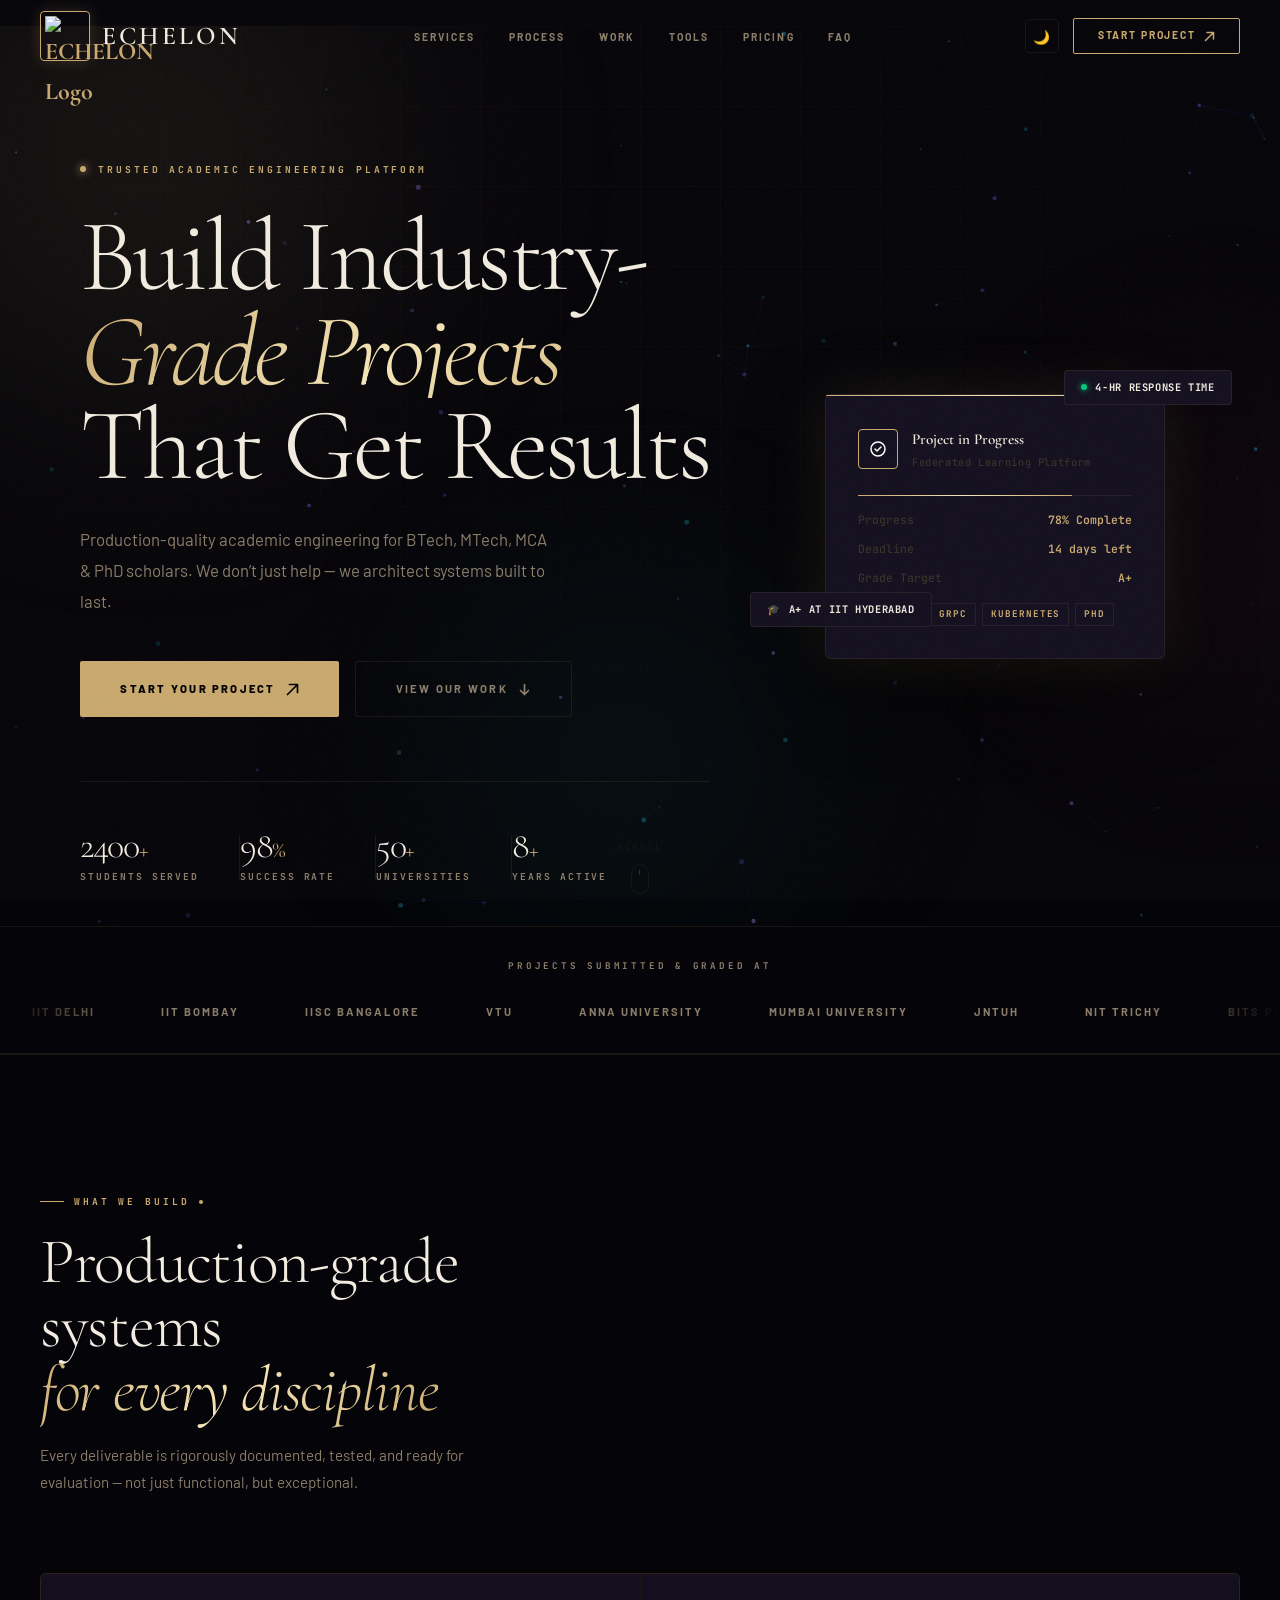
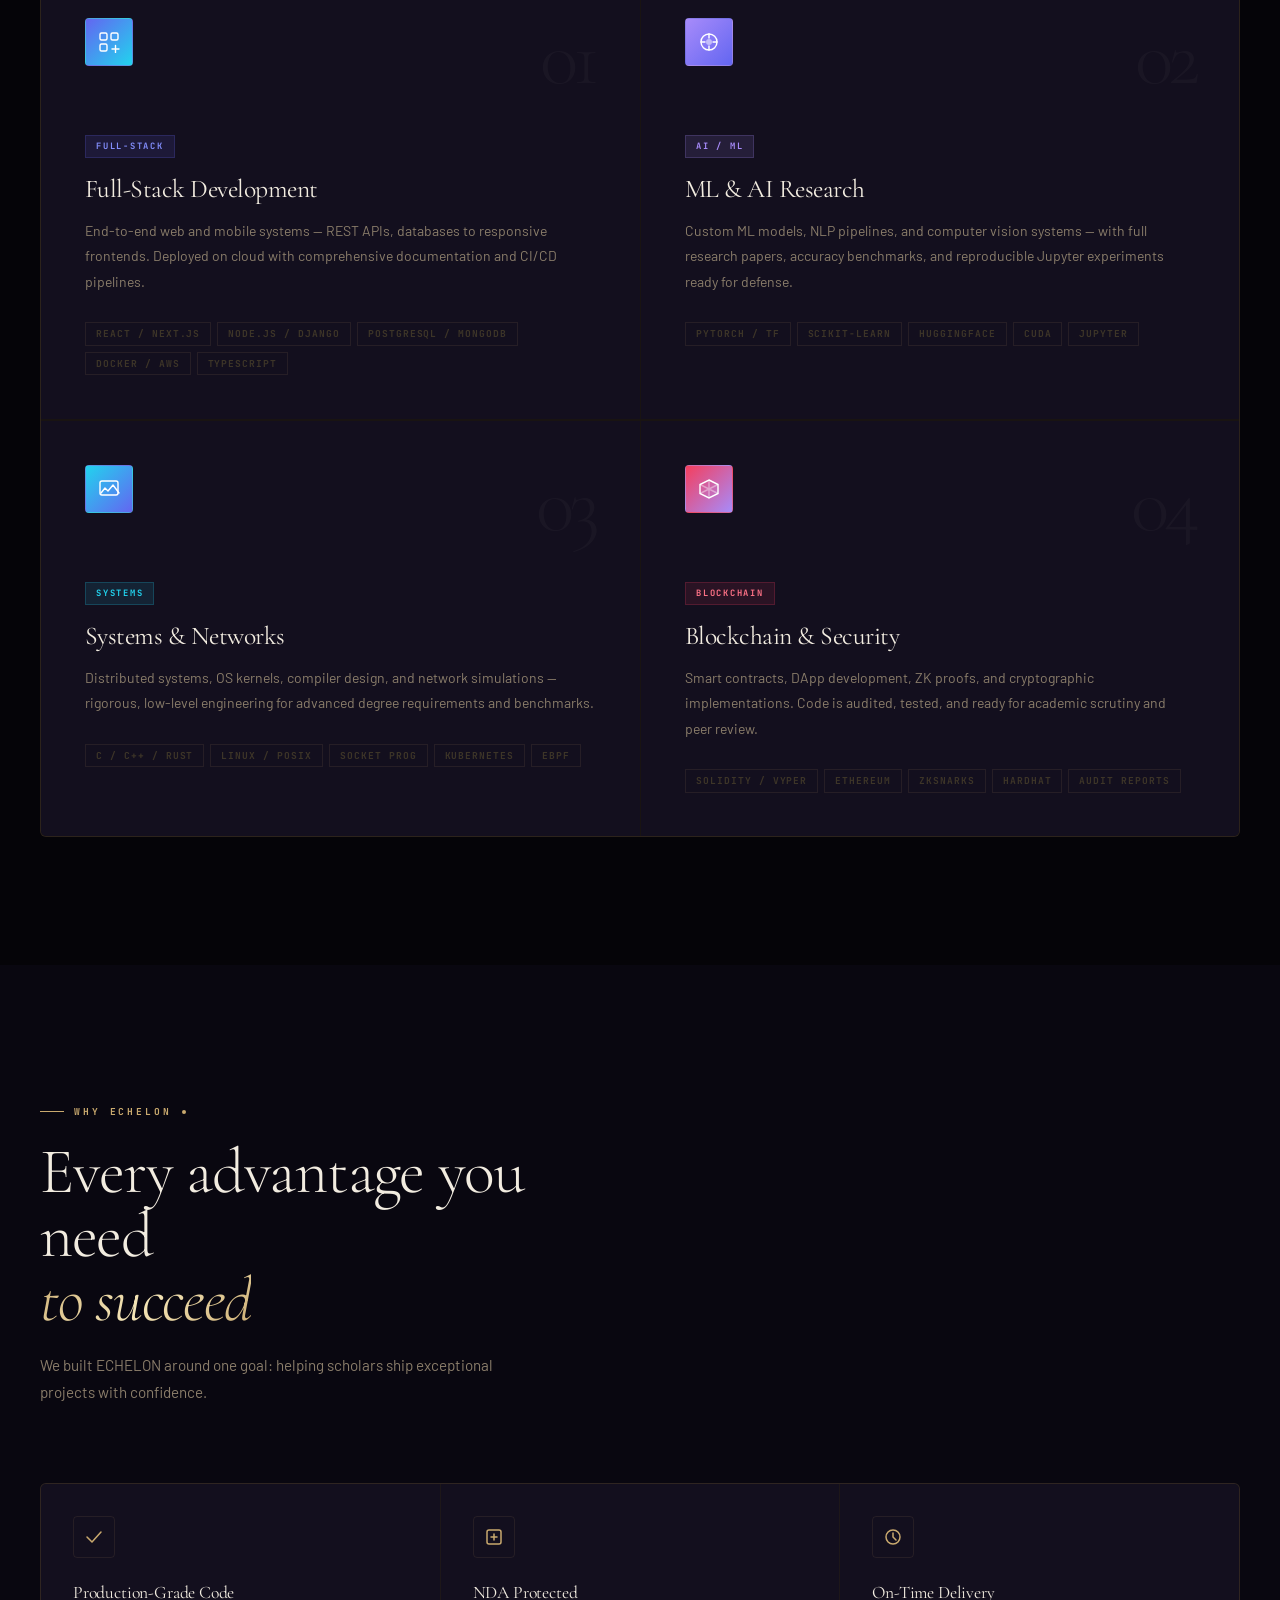
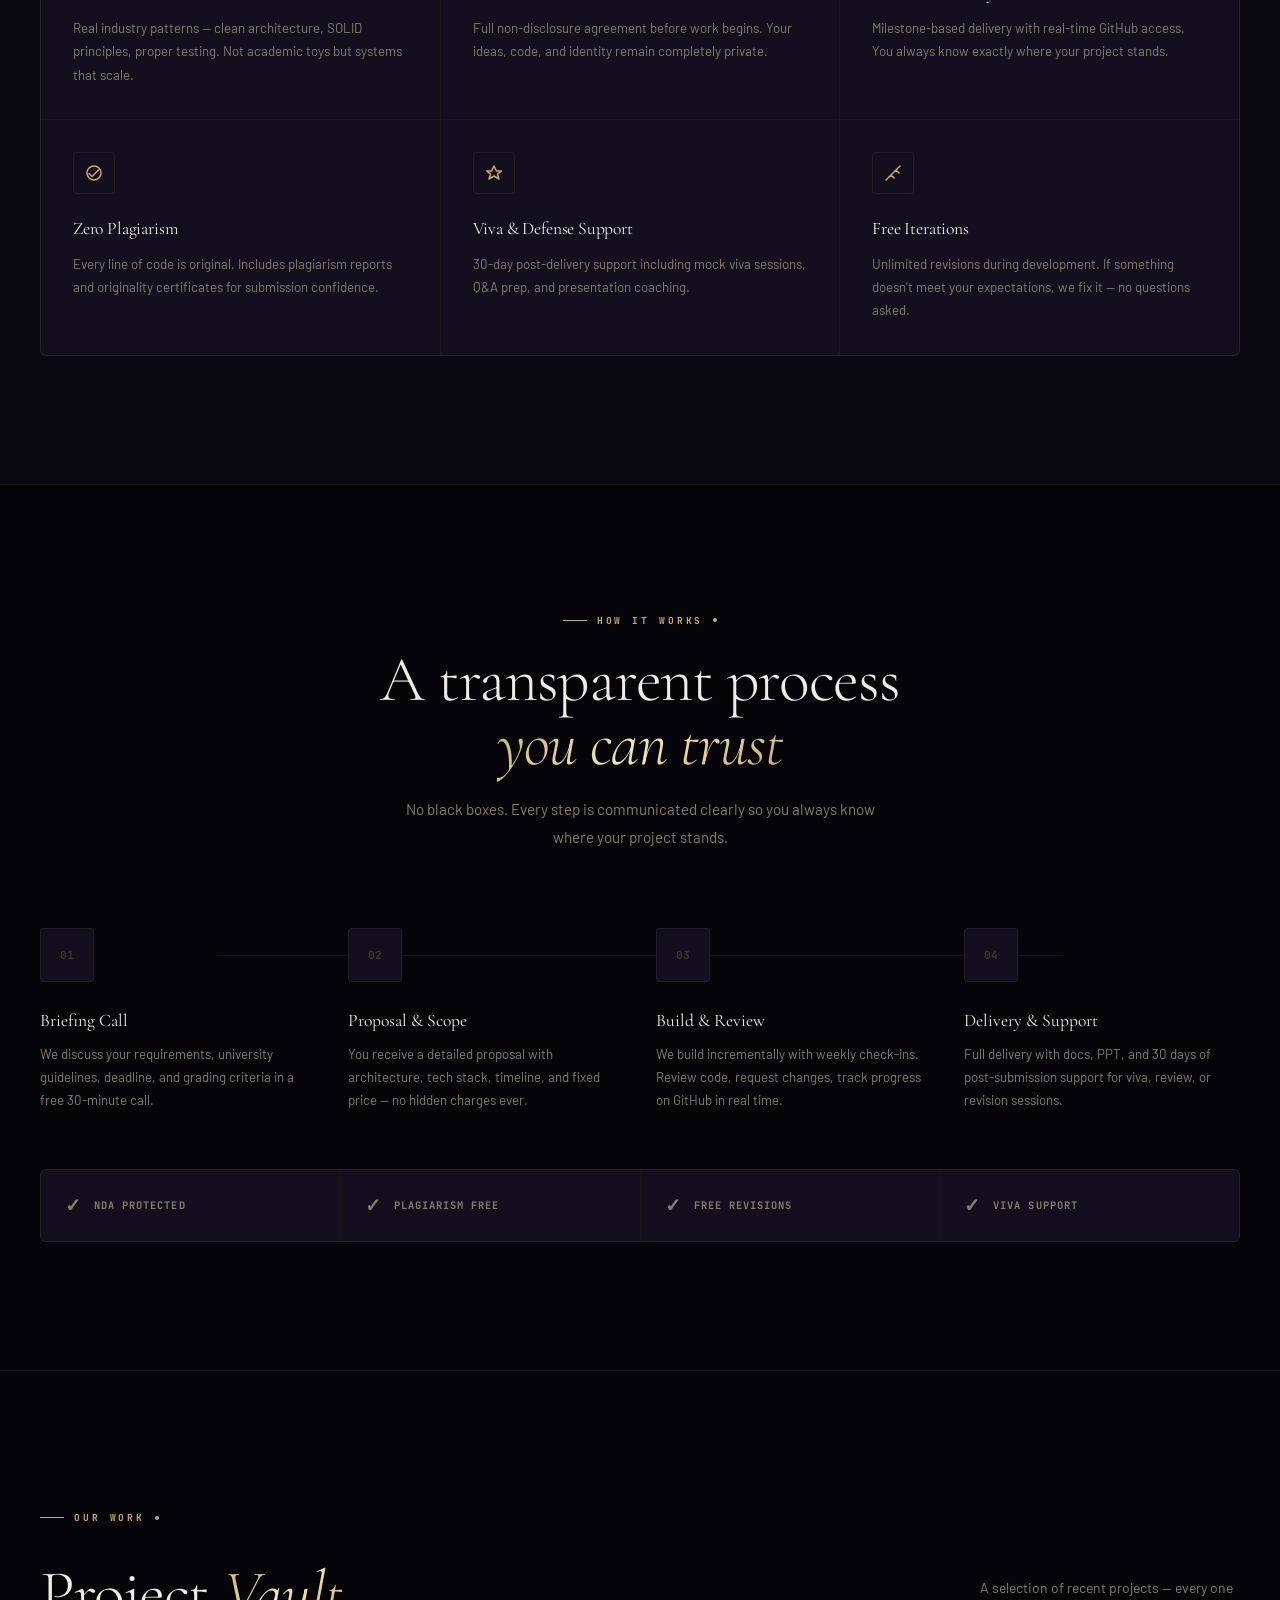
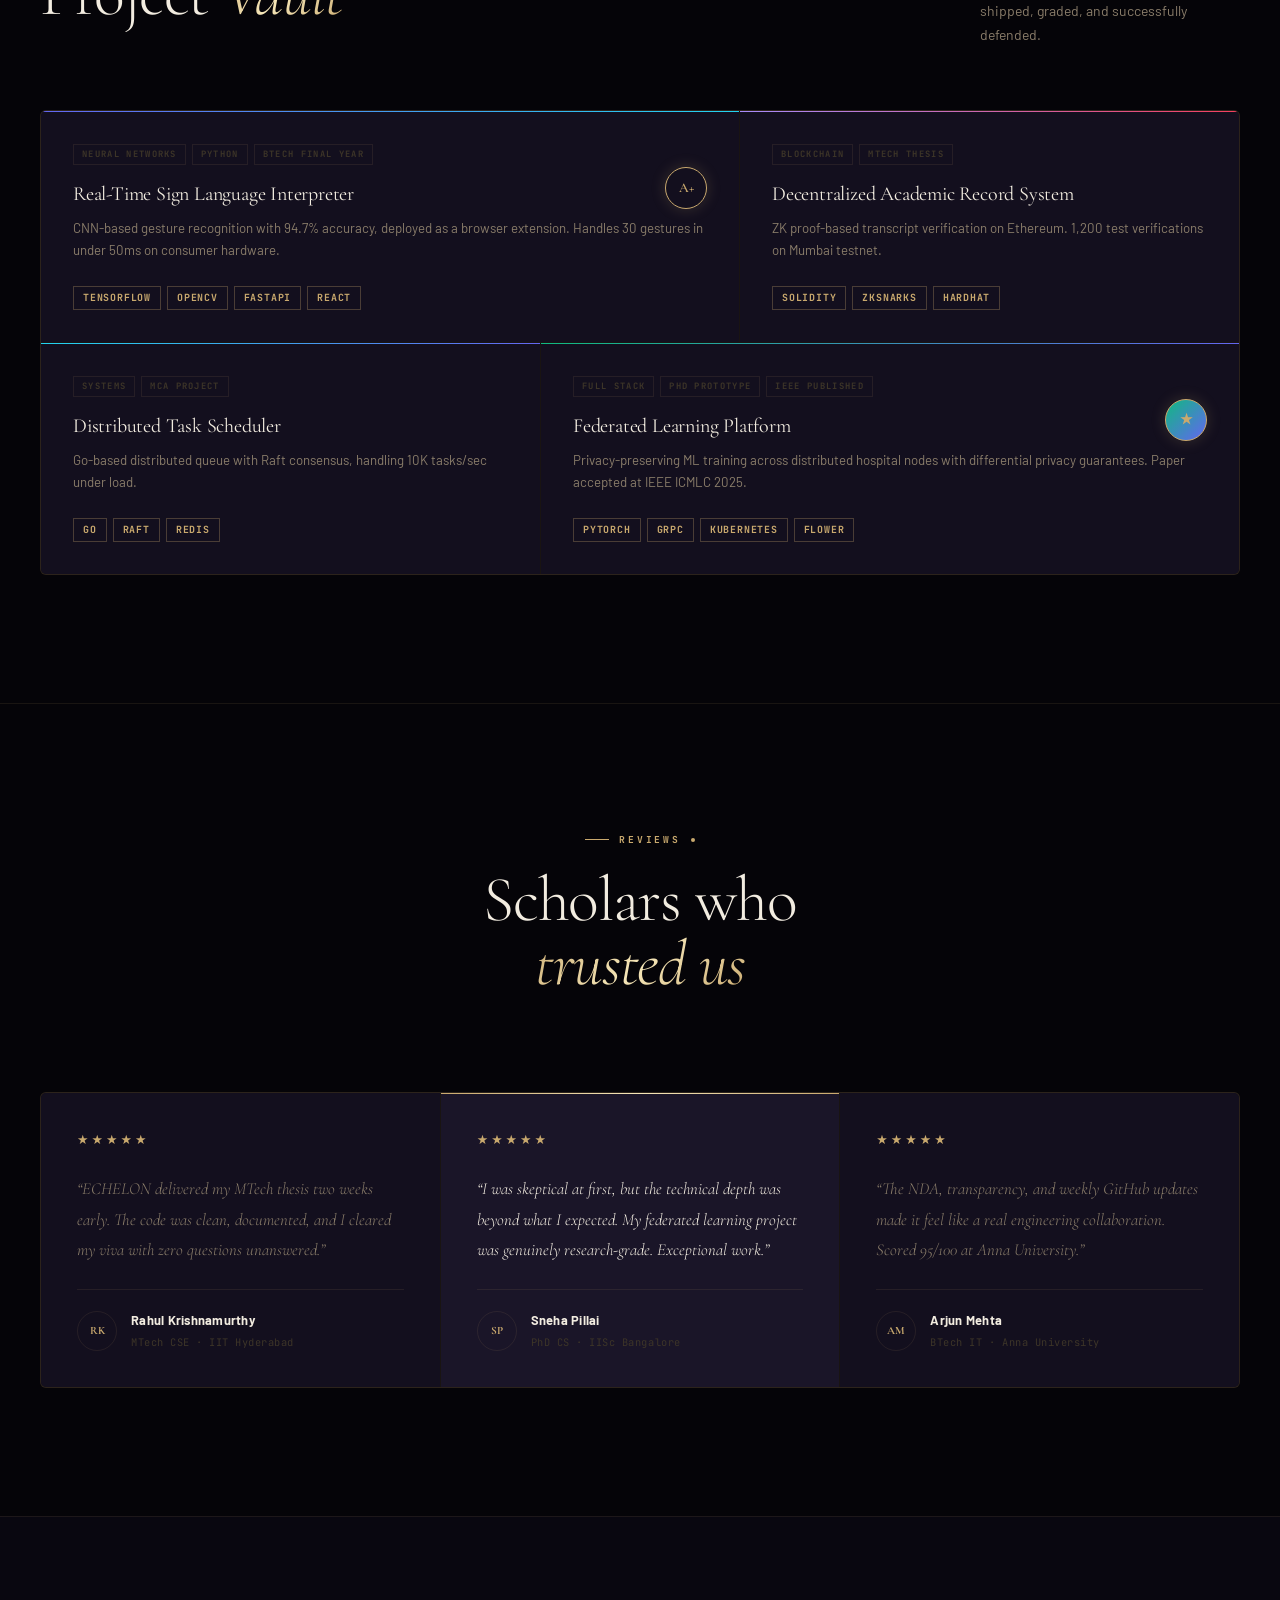
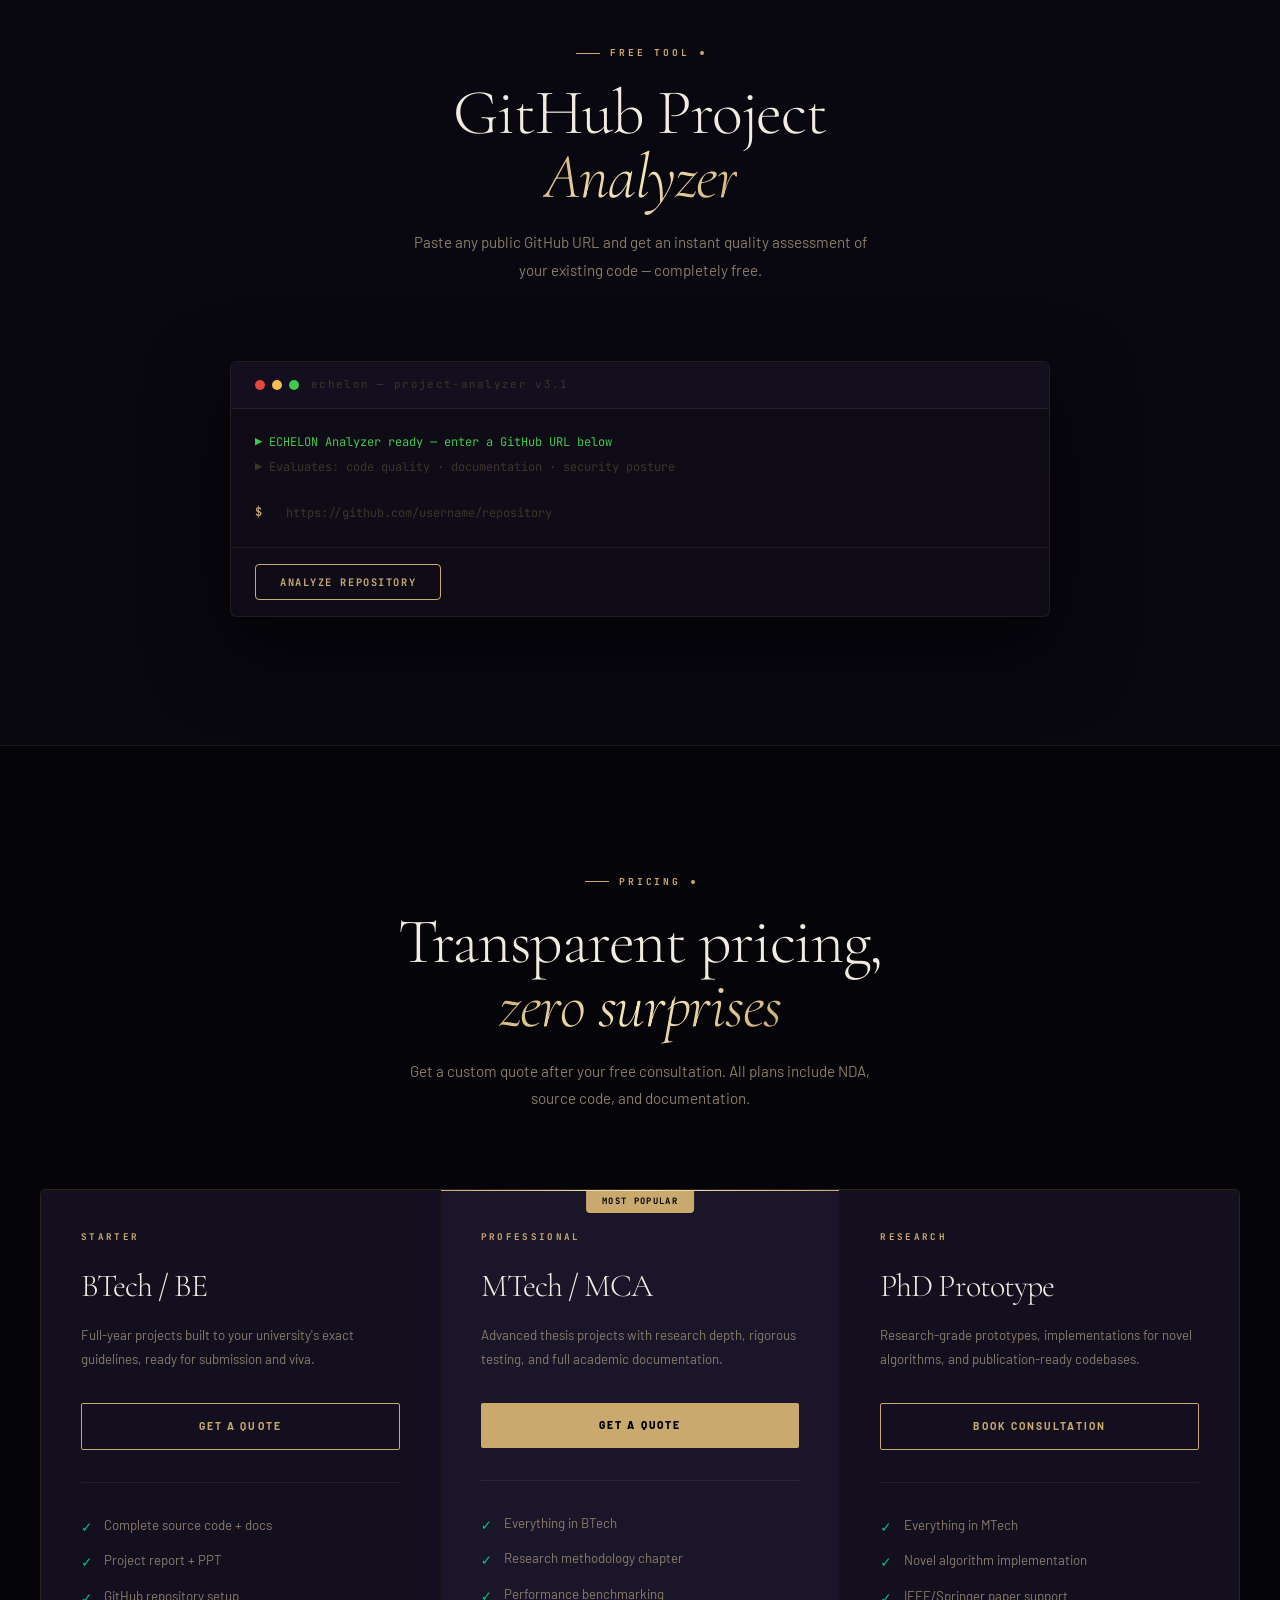
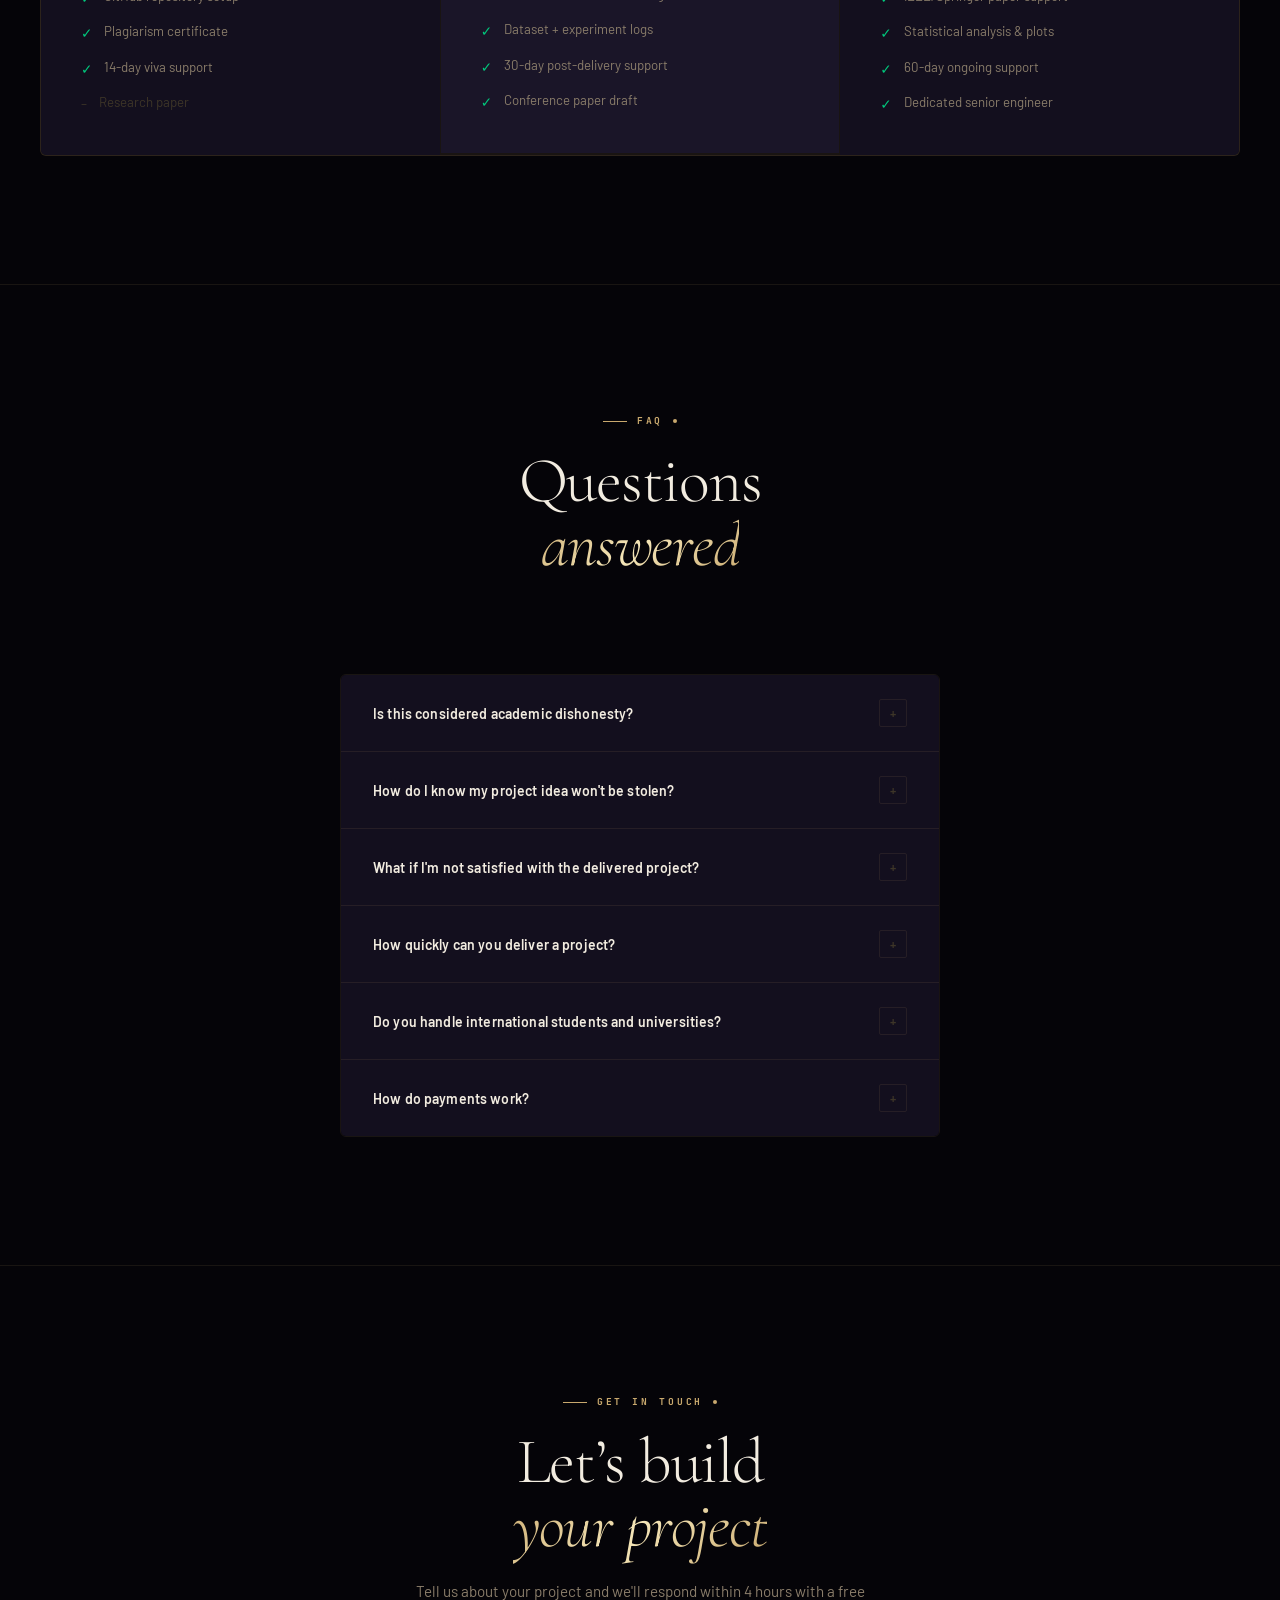
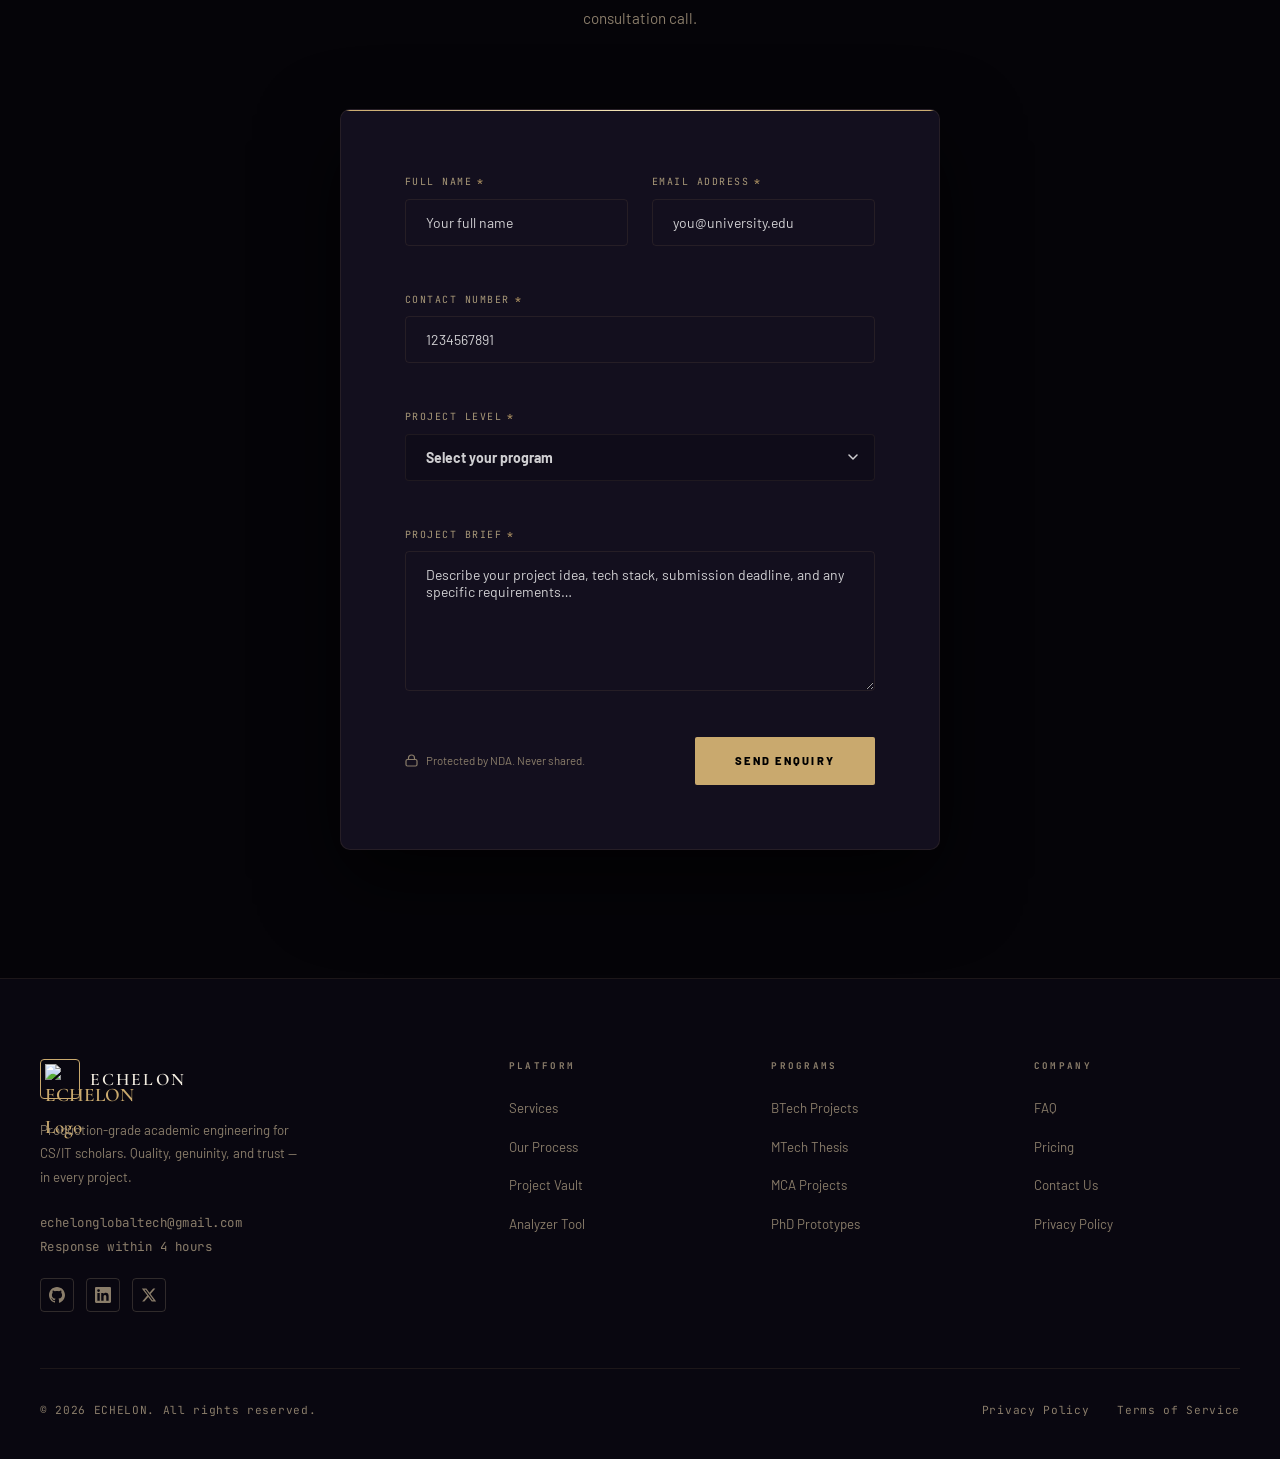
==== index.html @ 8f9b069a "Update index.html" ====
<!DOCTYPE html>
<html lang="en" class="dark">
<head>
  <meta charset="UTF-8">
  <meta name="viewport" content="width=device-width, initial-scale=1.0">
  <title>ECHELON · Engineering the Apex</title>

  <meta name="description" content="ECHELON delivers industry-grade academic projects for BTech, MTech, MCA and PhD scholars. Trusted by 2,400+ students across 50+ universities.">
  <meta name="keywords" content="BTech project, MTech thesis, MCA project, PhD research, academic project development, CS IT engineering">
  <meta name="robots" content="index, follow">
  <meta name="theme-color" content="#6366f1">
  <meta name="author" content="ECHELON">

  <meta property="og:type" content="website">
  <meta property="og:title" content="ECHELON · Engineering the Apex">
  <meta property="og:description" content="From concept to production-grade system. Trusted by CS/IT scholars worldwide.">

  <link rel="preconnect" href="https://fonts.googleapis.com">
  <link rel="preconnect" href="https://fonts.gstatic.com" crossorigin>
  <link href="https://fonts.googleapis.com/css2?family=Syne:wght@700;800&family=DM+Sans:wght@300;400;500;600&family=JetBrains+Mono:wght@400;500&display=swap" rel="stylesheet">

  <link rel="stylesheet" href="style.css">

    <link rel="icon" type="image/png" href="https://i.postimg.cc/VksW8mmg/web-app-manifest-512x512.png">

  <style>body{opacity:0;transition:opacity .5s ease}body.loaded{opacity:1}</style>
</head>

<body>
  <a href="#main" class="skip-link">Skip to main content</a>
  
  <!-- ═══ PRELOADER ═══ -->
  <div id="preloader" aria-hidden="true">
    <div class="pl-logo">E</div>
    <div class="pl-bar"><div class="pl-fill"></div></div>
    <p class="pl-text">Initializing Platform</p>
  </div>

  <!-- ═══ SCROLL PROGRESS ═══ -->
  <div id="scroll-prog" aria-hidden="true"></div>

  <!-- ═══ GRAIN ═══ -->
  <div class="grain" aria-hidden="true"></div>

  <!-- ═══ CURSOR ═══ -->
  <div class="cur-dot" aria-hidden="true"></div>
  <div class="cur-ring" aria-hidden="true"></div>

  <!-- ═══ BACK TO TOP ═══ -->
  <button id="btt" aria-label="Back to top">↑</button>

  <!-- ══════════════════════════════════════════
       NAVBAR
  ══════════════════════════════════════════ -->
  <header role="banner">
    <nav id="navbar" aria-label="Main navigation">
      <div class="nav-wrap">

        <!-- Logo -->
        <a href="#hero" class="nav-logo" aria-label="ECHELON home">
          <div class="logo-badge"><img src="https://i.postimg.cc/jqwfTpqX/unnamed.png" alt="ECHELON Logo" class="badge-img">
</div>
          <span class="logo-name">ECHELON</span>
        </a>

        <!-- Desktop links -->
        <ul class="nav-links" role="list">
          <li><a href="#services" class="nav-link">Services</a></li>
          <li><a href="#process"  class="nav-link">Process</a></li>
          <li><a href="#vault"    class="nav-link">Work</a></li>
          <li><a href="#terminal" class="nav-link">Tools</a></li>
          <li><a href="#pricing"  class="nav-link">Pricing</a></li>
          <li><a href="#faq"      class="nav-link">FAQ</a></li>
        </ul>

        <!-- Actions -->
        <div class="nav-actions">
          <button id="theme-toggle" class="theme-btn" aria-label="Toggle theme">
            <span id="theme-icon">☾</span>
          </button>
          <a href="#contact" class="nav-cta desktop">
            Start Project
            <svg width="11" height="11" viewBox="0 0 11 11" fill="none" aria-hidden="true">
              <path d="M1.5 9.5L9.5 1.5M9.5 1.5H3M9.5 1.5V8" stroke="currentColor" stroke-width="1.5" stroke-linecap="round"/>
            </svg>
          </a>
          <button class="ham" id="hamburger" aria-label="Open menu" aria-expanded="false" aria-controls="mobile-nav">
            <span></span>
            <span></span>
            <span></span>
          </button>
        </div>

      </div>
    </nav>

    <!-- Mobile Nav -->
    <div id="mobile-nav" aria-hidden="true" role="dialog" aria-modal="true" aria-label="Mobile navigation">
      <div class="mn-backdrop"></div>
      <div class="mn-panel">
        <div class="mn-head">
          <span aria-hidden="true">ECHELON</span>
          <button class="mn-close" aria-label="Close menu">
            <svg width="14" height="14" viewBox="0 0 14 14" fill="none">
              <path d="M1 1L13 13M13 1L1 13" stroke="currentColor" stroke-width="1.5" stroke-linecap="round"/>
            </svg>
          </button>
        </div>
        <nav class="mn-links" aria-label="Mobile navigation links">
          <a href="#services" class="mn-link">Services</a>
          <a href="#process"  class="mn-link">Process</a>
          <a href="#vault"    class="mn-link">Our Work</a>
          <a href="#terminal" class="mn-link">Free Tools</a>
          <a href="#pricing"  class="mn-link">Pricing</a>
          <a href="#faq"      class="mn-link">FAQ</a>
          <a href="#contact"  class="mn-link">Contact</a>
        </nav>
        <div class="mn-foot">
          <a href="#contact" class="btn btn-primary btn-full">Start Your Project</a>
        </div>
      </div>
    </div>
  </header>

  <!-- ══════════════════════════════════════════
       MAIN
  ══════════════════════════════════════════ -->
  <main id="main">

    <!-- ══ HERO ══ -->
    <section id="hero" class="hero-section" aria-label="Hero">
      <canvas id="hero-canvas" aria-hidden="true"></canvas>
      <div class="orb orb-1" aria-hidden="true"></div>
      <div class="orb orb-2" aria-hidden="true"></div>
      <div class="orb orb-3" aria-hidden="true"></div>
      <div class="hero-grid" aria-hidden="true"></div>

      <div class="hero-inner">
        <!-- Left -->
        <div class="hero-left">
          <div class="hero-eyebrow reveal">
            <div class="pulse-dot" aria-hidden="true"></div>
            <span>Trusted Academic Engineering Platform</span>
          </div>

          <h1 class="hero-title">
            <span class="line reveal" style="transition-delay:.1s">Build Industry-</span>
            <span class="line grad-line reveal" style="transition-delay:.2s">Grade Projects</span>
            <span class="line reveal" style="transition-delay:.3s">That Get Results</span>
          </h1>

          <p class="hero-desc reveal" style="transition-delay:.4s">
            Production-quality academic engineering for BTech, MTech, MCA &amp; PhD scholars.
            We don&rsquo;t just help &mdash; we architect systems built to last.
          </p>

          <div class="hero-btns reveal" style="transition-delay:.5s">
            <a href="#contact" class="btn btn-primary btn-lg magnetic">
              Start Your Project
              <svg width="13" height="13" viewBox="0 0 13 13" fill="none" aria-hidden="true">
                <path d="M1.5 11.5L11.5 1.5M11.5 1.5H3.5M11.5 1.5V9.5" stroke="currentColor" stroke-width="1.7" stroke-linecap="round"/>
              </svg>
            </a>
            <a href="#vault" class="btn btn-ghost btn-lg magnetic">
              View Our Work
              <svg width="13" height="13" viewBox="0 0 13 13" fill="none" aria-hidden="true">
                <path d="M6.5 1.5V11.5M6.5 11.5L2.5 7.5M6.5 11.5L10.5 7.5" stroke="currentColor" stroke-width="1.7" stroke-linecap="round"/>
              </svg>
            </a>
          </div>

          <div class="hero-stats reveal" style="transition-delay:.6s" role="list">
            <div class="stat-item" role="listitem">
              <div class="stat-num"><span class="counter" data-target="2400">0</span><span class="unit">+</span></div>
              <div class="stat-lbl">Students Served</div>
            </div>
            <div class="stat-sep" aria-hidden="true"></div>
            <div class="stat-item" role="listitem">
              <div class="stat-num"><span class="counter" data-target="98">0</span><span class="unit">%</span></div>
              <div class="stat-lbl">Success Rate</div>
            </div>
            <div class="stat-sep" aria-hidden="true"></div>
            <div class="stat-item" role="listitem">
              <div class="stat-num"><span class="counter" data-target="50">0</span><span class="unit">+</span></div>
              <div class="stat-lbl">Universities</div>
            </div>
            <div class="stat-sep" aria-hidden="true"></div>
            <div class="stat-item" role="listitem">
              <div class="stat-num"><span class="counter" data-target="8">0</span><span class="unit">+</span></div>
              <div class="stat-lbl">Years Active</div>
            </div>
          </div>
        </div>

        <!-- Right — floating visual -->
        <div class="hero-visual" aria-hidden="true">
          <div class="float-card reveal" style="transition-delay:.5s">
            <div class="fc-head">
              <div class="fc-icon">
                <svg width="20" height="20" viewBox="0 0 20 20" fill="none">
                  <circle cx="10" cy="10" r="7" stroke="#fff" stroke-width="1.5"/>
                  <path d="M7 10L9 12L13 8" stroke="#fff" stroke-width="1.5" stroke-linecap="round" stroke-linejoin="round"/>
                </svg>
              </div>
              <div>
                <div class="fc-title">Project in Progress</div>
                <div class="fc-sub">Federated Learning Platform</div>
              </div>
            </div>
            <div class="fc-bar"><div class="fc-bar-fill" style="width:78%"></div></div>
            <div class="fc-row"><span>Progress</span><strong>78% Complete</strong></div>
            <div class="fc-row"><span>Deadline</span><strong>14 days left</strong></div>
            <div class="fc-row"><span>Grade Target</span><strong>A+</strong></div>
            <div class="fc-tags">
              <span class="fc-tag">PyTorch</span>
              <span class="fc-tag">gRPC</span>
              <span class="fc-tag">Kubernetes</span>
              <span class="fc-tag">PhD</span>
            </div>
          </div>

          <div class="badge-float bf-1">
            <div class="bf-dot"></div>
            <span>4-hr Response Time</span>
          </div>
          <div class="badge-float bf-2">
            <span>🎓</span>
            <span>A+ at IIT Hyderabad</span>
          </div>
        </div>
      </div>

      <div class="scroll-hint" aria-hidden="true">
        <span>Scroll</span>
        <div class="scroll-mouse"><div class="scroll-wheel"></div></div>
      </div>
    </section>

    <!-- ══ UNIVERSITY MARQUEE ══ -->
    <section id="trust" aria-label="Trusted universities">
      <p class="trust-label">Projects submitted &amp; graded at</p>
      <div class="marquee-outer">
        <div class="marquee-track" aria-hidden="true">
          <div class="marquee-set">
            <span class="m-uni">IIT Delhi</span><span class="m-dot">·</span>
            <span class="m-uni">IIT Bombay</span><span class="m-dot">·</span>
            <span class="m-uni">IISc Bangalore</span><span class="m-dot">·</span>
            <span class="m-uni">VTU</span><span class="m-dot">·</span>
            <span class="m-uni">Anna University</span><span class="m-dot">·</span>
            <span class="m-uni">Mumbai University</span><span class="m-dot">·</span>
            <span class="m-uni">JNTUH</span><span class="m-dot">·</span>
            <span class="m-uni">NIT Trichy</span><span class="m-dot">·</span>
            <span class="m-uni">BITS Pilani</span><span class="m-dot">·</span>
            <span class="m-uni">Delhi University</span><span class="m-dot">·</span>
            <span class="m-uni">Pune University</span><span class="m-dot">·</span>
            <span class="m-uni">NTU Singapore</span><span class="m-dot">·</span>
            <span class="m-uni">IIIT Hyderabad</span><span class="m-dot">·</span>
            <span class="m-uni">Jadavpur University</span><span class="m-dot">·</span>
          </div>
          <div class="marquee-set" aria-hidden="true">
            <span class="m-uni">IIT Delhi</span><span class="m-dot">·</span>
            <span class="m-uni">IIT Bombay</span><span class="m-dot">·</span>
            <span class="m-uni">IISc Bangalore</span><span class="m-dot">·</span>
            <span class="m-uni">VTU</span><span class="m-dot">·</span>
            <span class="m-uni">Anna University</span><span class="m-dot">·</span>
            <span class="m-uni">Mumbai University</span><span class="m-dot">·</span>
            <span class="m-uni">JNTUH</span><span class="m-dot">·</span>
            <span class="m-uni">NIT Trichy</span><span class="m-dot">·</span>
            <span class="m-uni">BITS Pilani</span><span class="m-dot">·</span>
            <span class="m-uni">Delhi University</span><span class="m-dot">·</span>
            <span class="m-uni">Pune University</span><span class="m-dot">·</span>
            <span class="m-uni">NTU Singapore</span><span class="m-dot">·</span>
            <span class="m-uni">IIIT Hyderabad</span><span class="m-dot">·</span>
            <span class="m-uni">Jadavpur University</span><span class="m-dot">·</span>
          </div>
        </div>
      </div>
    </section>

    <!-- ══ SERVICES ══ -->
    <section id="services" class="section div-border">
      <div class="container">
        <div class="sec-header reveal">
          <span class="sec-tag">What We Build</span>
          <h2 class="sec-title">Production-grade systems<br><em>for every discipline</em></h2>
          <p class="sec-sub">Every deliverable is rigorously documented, tested, and ready for evaluation — not just functional, but exceptional.</p>
        </div>

        <div class="svc-grid stagger">

          <!-- Full-Stack -->
          <div class="svc-card" tabindex="0" role="article" aria-label="Full-Stack Development service">
            <div class="svc-top">
              <div class="svc-icon" style="background:linear-gradient(135deg,#6366f1,#22d3ee)">
                <svg width="22" height="22" viewBox="0 0 22 22" fill="none" aria-hidden="true">
                  <rect x="2" y="2" width="7" height="7" rx="1.5" stroke="white" stroke-width="1.4"/>
                  <rect x="13" y="2" width="7" height="7" rx="1.5" stroke="white" stroke-width="1.4"/>
                  <rect x="2" y="13" width="7" height="7" rx="1.5" stroke="white" stroke-width="1.4"/>
                  <path d="M14 18H21M17.5 14.5V21.5" stroke="white" stroke-width="1.4" stroke-linecap="round"/>
                </svg>
              </div>
              <span class="svc-num">01</span>
            </div>
            <span class="svc-label" style="background:rgba(99,102,241,.12);color:#818cf8;border:1px solid rgba(99,102,241,.2)">Full-Stack</span>
            <h3 class="svc-name">Full-Stack Development</h3>
            <p class="svc-desc">End-to-end web and mobile systems — REST APIs, databases to responsive frontends. Deployed on cloud with comprehensive documentation and CI/CD pipelines.</p>
            <ul class="svc-stack" aria-label="Technologies">
              <li>React / Next.js</li><li>Node.js / Django</li><li>PostgreSQL / MongoDB</li><li>Docker / AWS</li><li>TypeScript</li>
            </ul>
          </div>

          <!-- ML/AI -->
          <div class="svc-card svc-card--offset" tabindex="0" role="article" aria-label="ML and AI Research service">
            <div class="svc-top">
              <div class="svc-icon" style="background:linear-gradient(135deg,#a78bfa,#6366f1)">
                <svg width="22" height="22" viewBox="0 0 22 22" fill="none" aria-hidden="true">
                  <circle cx="11" cy="11" r="8" stroke="white" stroke-width="1.4"/>
                  <circle cx="11" cy="11" r="3" fill="white" opacity=".5"/>
                  <path d="M11 3V7M11 15V19M3 11H7M15 11H19" stroke="white" stroke-width="1.4" stroke-linecap="round"/>
                </svg>
              </div>
              <span class="svc-num">02</span>
            </div>
            <span class="svc-label" style="background:rgba(167,139,250,.12);color:#a78bfa;border:1px solid rgba(167,139,250,.2)">AI / ML</span>
            <h3 class="svc-name">ML &amp; AI Research</h3>
            <p class="svc-desc">Custom ML models, NLP pipelines, and computer vision systems — with full research papers, accuracy benchmarks, and reproducible Jupyter experiments ready for defense.</p>
            <ul class="svc-stack" aria-label="Technologies">
              <li>PyTorch / TF</li><li>Scikit-learn</li><li>HuggingFace</li><li>CUDA</li><li>Jupyter</li>
            </ul>
          </div>

          <!-- Systems -->
          <div class="svc-card" tabindex="0" role="article" aria-label="Systems and Networks service">
            <div class="svc-top">
              <div class="svc-icon" style="background:linear-gradient(135deg,#22d3ee,#6366f1)">
                <svg width="22" height="22" viewBox="0 0 22 22" fill="none" aria-hidden="true">
                  <rect x="2" y="3" width="18" height="14" rx="2" stroke="white" stroke-width="1.4"/>
                  <path d="M3 15L7 10L10 13L15 7L21 15" stroke="white" stroke-width="1.4" stroke-linecap="round" stroke-linejoin="round"/>
                </svg>
              </div>
              <span class="svc-num">03</span>
            </div>
            <span class="svc-label" style="background:rgba(34,211,238,.1);color:#22d3ee;border:1px solid rgba(34,211,238,.2)">Systems</span>
            <h3 class="svc-name">Systems &amp; Networks</h3>
            <p class="svc-desc">Distributed systems, OS kernels, compiler design, and network simulations — rigorous, low-level engineering for advanced degree requirements and benchmarks.</p>
            <ul class="svc-stack" aria-label="Technologies">
              <li>C / C++ / Rust</li><li>Linux / POSIX</li><li>Socket Prog</li><li>Kubernetes</li><li>eBPF</li>
            </ul>
          </div>

          <!-- Blockchain -->
          <div class="svc-card svc-card--offset" tabindex="0" role="article" aria-label="Blockchain and Security service">
            <div class="svc-top">
              <div class="svc-icon" style="background:linear-gradient(135deg,#f43f5e,#a78bfa)">
                <svg width="22" height="22" viewBox="0 0 22 22" fill="none" aria-hidden="true">
                  <path d="M11 2L20 6.5V15.5L11 20L2 15.5V6.5L11 2Z" stroke="white" stroke-width="1.4"/>
                  <path d="M11 2V20M2 6.5L20 15.5M20 6.5L2 15.5" stroke="white" stroke-width="1.4" opacity=".4"/>
                </svg>
              </div>
              <span class="svc-num">04</span>
            </div>
            <span class="svc-label" style="background:rgba(244,63,94,.1);color:#fb7185;border:1px solid rgba(244,63,94,.2)">Blockchain</span>
            <h3 class="svc-name">Blockchain &amp; Security</h3>
            <p class="svc-desc">Smart contracts, DApp development, ZK proofs, and cryptographic implementations. Code is audited, tested, and ready for academic scrutiny and peer review.</p>
            <ul class="svc-stack" aria-label="Technologies">
              <li>Solidity / Vyper</li><li>Ethereum</li><li>zkSNARKs</li><li>Hardhat</li><li>Audit Reports</li>
            </ul>
          </div>

        </div>
      </div>
    </section>
    <!-- ══ FEATURES ══ -->
    <section id="features" class="section">
      <div class="container">
        <div class="sec-header reveal">
          <span class="sec-tag">Why ECHELON</span>
          <h2 class="sec-title">Every advantage you need<br><em>to succeed</em></h2>
          <p class="sec-sub">We built ECHELON around one goal: helping scholars ship exceptional projects with confidence.</p>
        </div>

        <div class="feat-grid stagger">
          <div class="feat-card">
            <div class="feat-icon">
              <svg width="20" height="20" viewBox="0 0 20 20" fill="none"><path d="M3 10L8 15L17 5" stroke="currentColor" stroke-width="1.5" stroke-linecap="round" stroke-linejoin="round"/></svg>
            </div>
            <h3 class="feat-title">Production-Grade Code</h3>
            <p class="feat-desc">Real industry patterns — clean architecture, SOLID principles, proper testing. Not academic toys but systems that scale.</p>
          </div>
          <div class="feat-card">
            <div class="feat-icon">
              <svg width="20" height="20" viewBox="0 0 20 20" fill="none"><rect x="3" y="3" width="14" height="14" rx="2" stroke="currentColor" stroke-width="1.5"/><path d="M7 10H13M10 7V13" stroke="currentColor" stroke-width="1.5" stroke-linecap="round"/></svg>
            </div>
            <h3 class="feat-title">NDA Protected</h3>
            <p class="feat-desc">Full non-disclosure agreement before work begins. Your ideas, code, and identity remain completely private.</p>
          </div>
          <div class="feat-card">
            <div class="feat-icon">
              <svg width="20" height="20" viewBox="0 0 20 20" fill="none"><circle cx="10" cy="10" r="7" stroke="currentColor" stroke-width="1.5"/><path d="M10 6V10L13 13" stroke="currentColor" stroke-width="1.5" stroke-linecap="round"/></svg>
            </div>
            <h3 class="feat-title">On-Time Delivery</h3>
            <p class="feat-desc">Milestone-based delivery with real-time GitHub access. You always know exactly where your project stands.</p>
          </div>
          <div class="feat-card">
            <div class="feat-icon">
              <svg width="20" height="20" viewBox="0 0 20 20" fill="none"><path d="M5 10.5L8 13.5L15 6.5" stroke="currentColor" stroke-width="1.5" stroke-linecap="round" stroke-linejoin="round"/><circle cx="10" cy="10" r="7" stroke="currentColor" stroke-width="1.5"/></svg>
            </div>
            <h3 class="feat-title">Zero Plagiarism</h3>
            <p class="feat-desc">Every line of code is original. Includes plagiarism reports and originality certificates for submission confidence.</p>
          </div>
          <div class="feat-card">
            <div class="feat-icon">
              <svg width="20" height="20" viewBox="0 0 20 20" fill="none"><path d="M10 3L12.5 8H17.5L13.5 11L15 16L10 13L5 16L6.5 11L2.5 8H7.5L10 3Z" stroke="currentColor" stroke-width="1.5" stroke-linejoin="round"/></svg>
            </div>
            <h3 class="feat-title">Viva &amp; Defense Support</h3>
            <p class="feat-desc">30-day post-delivery support including mock viva sessions, Q&amp;A prep, and presentation coaching.</p>
          </div>
          <div class="feat-card">
            <div class="feat-icon">
              <svg width="20" height="20" viewBox="0 0 20 20" fill="none"><path d="M3 17L8 12M8 12L11 15M8 12L13 7M13 7L17 3M13 7L16 10" stroke="currentColor" stroke-width="1.5" stroke-linecap="round" stroke-linejoin="round"/></svg>
            </div>
            <h3 class="feat-title">Free Iterations</h3>
            <p class="feat-desc">Unlimited revisions during development. If something doesn't meet your expectations, we fix it — no questions asked.</p>
          </div>
        </div>
      </div>
    </section>

    <!-- ══ PROCESS ══ -->
    <section id="process" class="section div-border">
      <div class="container">
        <div class="sec-header centered reveal">
          <span class="sec-tag">How It Works</span>
          <h2 class="sec-title">A transparent process<br><em>you can trust</em></h2>
          <p class="sec-sub">No black boxes. Every step is communicated clearly so you always know where your project stands.</p>
        </div>

        <div class="proc-grid stagger">
          <div class="proc-connector" id="proc-connector" aria-hidden="true"></div>
          <div class="proc-step">
            <div class="proc-node"><span>01</span></div>
            <h3 class="proc-title">Briefing Call</h3>
            <p class="proc-desc">We discuss your requirements, university guidelines, deadline, and grading criteria in a free 30-minute call.</p>
          </div>
          <div class="proc-step">
            <div class="proc-node"><span>02</span></div>
            <h3 class="proc-title">Proposal &amp; Scope</h3>
            <p class="proc-desc">You receive a detailed proposal with architecture, tech stack, timeline, and fixed price — no hidden charges ever.</p>
          </div>
          <div class="proc-step">
            <div class="proc-node"><span>03</span></div>
            <h3 class="proc-title">Build &amp; Review</h3>
            <p class="proc-desc">We build incrementally with weekly check-ins. Review code, request changes, track progress on GitHub in real time.</p>
          </div>
          <div class="proc-step">
            <div class="proc-node"><span>04</span></div>
            <h3 class="proc-title">Delivery &amp; Support</h3>
            <p class="proc-desc">Full delivery with docs, PPT, and 30 days of post-submission support for viva, review, or revision sessions.</p>
          </div>
        </div>

        <div class="trust-row stagger">
          <div class="trust-pill"><span class="trust-pill-icon">✓</span><span>NDA Protected</span></div>
          <div class="trust-pill"><span class="trust-pill-icon">✓</span><span>Plagiarism Free</span></div>
          <div class="trust-pill"><span class="trust-pill-icon">✓</span><span>Free Revisions</span></div>
          <div class="trust-pill"><span class="trust-pill-icon">✓</span><span>Viva Support</span></div>
        </div>
      </div>
    </section>

    <!-- ══ VAULT ══ -->
    <section id="vault" class="section div-border">
      <div class="container">
        <div style="display:flex;flex-wrap:wrap;align-items:flex-end;justify-content:space-between;gap:1rem;margin-bottom:clamp(2.5rem,5vw,4rem)">
          <div class="sec-header reveal" style="margin-bottom:0">
            <span class="sec-tag">Our Work</span>
            <h2 class="sec-title mt-4">Project <em>Vault</em></h2>
          </div>
          <p class="reveal" style="font-size:.875rem;color:var(--text2);max-width:260px;line-height:1.65;transition-delay:.1s">
            A selection of recent projects — every one shipped, graded, and successfully defended.
          </p>
        </div>

        <div class="vault-grid stagger">

          <div class="vault-card vault-card--wide">
            <div class="vault-bar" style="background:linear-gradient(90deg,#6366f1,#22d3ee)"></div>
            <div class="vault-body">
              <div class="vault-chips">
                <span class="vault-chip">Neural Networks</span>
                <span class="vault-chip">Python</span>
                <span class="vault-chip">BTech Final Year</span>
              </div>
              <h3 class="vault-title">Real-Time Sign Language Interpreter</h3>
              <p class="vault-desc">CNN-based gesture recognition with 94.7% accuracy, deployed as a browser extension. Handles 30 gestures in under 50ms on consumer hardware.</p>
              <div class="vault-stack">
                <span>TensorFlow</span><span>OpenCV</span><span>FastAPI</span><span>React</span>
              </div>
            </div>
            <div class="grade-badge" title="Grade received: A+">A+</div>
          </div>

          <div class="vault-card">
            <div class="vault-bar" style="background:linear-gradient(90deg,#a78bfa,#f43f5e)"></div>
            <div class="vault-body">
              <div class="vault-chips">
                <span class="vault-chip">Blockchain</span>
                <span class="vault-chip">MTech Thesis</span>
              </div>
              <h3 class="vault-title">Decentralized Academic Record System</h3>
              <p class="vault-desc">ZK proof-based transcript verification on Ethereum. 1,200 test verifications on Mumbai testnet.</p>
              <div class="vault-stack">
                <span>Solidity</span><span>zkSNARKs</span><span>Hardhat</span>
              </div>
            </div>
          </div>

          <div class="vault-card">
            <div class="vault-bar" style="background:linear-gradient(90deg,#22d3ee,#6366f1)"></div>
            <div class="vault-body">
              <div class="vault-chips">
                <span class="vault-chip">Systems</span>
                <span class="vault-chip">MCA Project</span>
              </div>
              <h3 class="vault-title">Distributed Task Scheduler</h3>
              <p class="vault-desc">Go-based distributed queue with Raft consensus, handling 10K tasks/sec under load.</p>
              <div class="vault-stack">
                <span>Go</span><span>Raft</span><span>Redis</span>
              </div>
            </div>
          </div>

          <div class="vault-card vault-card--wide">
            <div class="vault-bar" style="background:linear-gradient(90deg,#10b981,#6366f1)"></div>
            <div class="vault-body">
              <div class="vault-chips">
                <span class="vault-chip">Full Stack</span>
                <span class="vault-chip">PhD Prototype</span>
                <span class="vault-chip">IEEE Published</span>
              </div>
              <h3 class="vault-title">Federated Learning Platform</h3>
              <p class="vault-desc">Privacy-preserving ML training across distributed hospital nodes with differential privacy guarantees. Paper accepted at IEEE ICMLC 2025.</p>
              <div class="vault-stack">
                <span>PyTorch</span><span>gRPC</span><span>Kubernetes</span><span>Flower</span>
              </div>
            </div>
            <div class="grade-badge" title="IEEE Published" style="background:linear-gradient(135deg,#10b981,#6366f1)">★</div>
          </div>

        </div>
      </div>
    </section>

    <!-- ══ TESTIMONIALS ══ -->
    <section id="testimonials" class="section div-border">
      <div class="container">
        <div class="sec-header centered reveal">
          <span class="sec-tag">Reviews</span>
          <h2 class="sec-title">Scholars who<br><em>trusted us</em></h2>
        </div>

        <div class="testi-grid stagger">
          <div class="testi-card">
            <div class="stars" aria-label="5 out of 5 stars">★★★★★</div>
            <blockquote class="testi-quote">
              &ldquo;ECHELON delivered my MTech thesis two weeks early. The code was clean, documented, and I cleared my viva with zero questions unanswered.&rdquo;
            </blockquote>
            <div class="testi-author">
              <div class="testi-av" aria-hidden="true">RK</div>
              <div>
                <div class="testi-name">Rahul Krishnamurthy</div>
                <div class="testi-meta">MTech CSE · IIT Hyderabad</div>
              </div>
            </div>
          </div>

          <div class="testi-card testi-featured">
            <div class="stars" aria-label="5 out of 5 stars">★★★★★</div>
            <blockquote class="testi-quote">
              &ldquo;I was skeptical at first, but the technical depth was beyond what I expected. My federated learning project was genuinely research-grade. Exceptional work.&rdquo;
            </blockquote>
            <div class="testi-author">
              <div class="testi-av" aria-hidden="true">SP</div>
              <div>
                <div class="testi-name">Sneha Pillai</div>
                <div class="testi-meta">PhD CS · IISc Bangalore</div>
              </div>
            </div>
          </div>

          <div class="testi-card">
            <div class="stars" aria-label="5 out of 5 stars">★★★★★</div>
            <blockquote class="testi-quote">
              &ldquo;The NDA, transparency, and weekly GitHub updates made it feel like a real engineering collaboration. Scored 95/100 at Anna University.&rdquo;
            </blockquote>
            <div class="testi-author">
              <div class="testi-av" aria-hidden="true">AM</div>
              <div>
                <div class="testi-name">Arjun Mehta</div>
                <div class="testi-meta">BTech IT · Anna University</div>
              </div>
            </div>
          </div>
        </div>
      </div>
    </section>

    <!-- ══ TERMINAL ══ -->
    <section id="terminal" class="section div-border">
      <div class="container-sm">
        <div class="sec-header centered reveal">
          <span class="sec-tag">Free Tool</span>
          <h2 class="sec-title">GitHub Project<br><em>Analyzer</em></h2>
          <p class="sec-sub">Paste any public GitHub URL and get an instant quality assessment of your existing code — completely free.</p>
        </div>

        <div class="term-box reveal">
          <div class="term-bar">
            <div class="term-dots" aria-hidden="true">
              <span class="td td-r"></span><span class="td td-y"></span><span class="td td-g"></span>
            </div>
            <span class="term-title">echelon — project-analyzer v3.1</span>
          </div>
          <div class="term-body">
            <div class="term-out" id="t-out" aria-live="polite">
              <p class="t-line t-success">▶ ECHELON Analyzer ready — enter a GitHub URL below</p>
              <p class="t-line t-dim">▶ Evaluates: code quality · documentation · security posture</p>
            </div>
            <div class="term-in-row">
              <label for="repo-url" class="term-prompt">$&nbsp;&nbsp;</label>
              <input type="url" id="repo-url" class="term-input"
                placeholder="https://github.com/username/repository"
                autocomplete="off" spellcheck="false" aria-label="GitHub repository URL">
            </div>
          </div>
          <div class="term-foot">
            <button id="run-btn" class="btn-run">
              <span id="run-txt">Analyze Repository</span>
              <span id="run-load" class="hidden"><span class="spin"></span> Analyzing…</span>
            </button>
          </div>
          <div id="t-prog" class="term-prog hidden">
            <div class="term-track"><div class="term-fill" id="t-fill"></div></div>
            <span class="term-plbl" id="t-plbl">Initializing…</span>
          </div>
          <div id="t-result" class="hidden">
            <div class="term-result-head">
              <div class="tr-icon">✓</div>
              <div>
                <span class="tr-title">Analysis Complete</span>
                <span class="tr-sub" id="tr-sub">Results ready</span>
              </div>
            </div>
            <div class="term-scores" style="padding:0 1.5rem 1.5rem">
              <div class="ts-card">
                <span class="ts-val" id="sc-q">—</span>
                <span>Code Quality</span>
              </div>
              <div class="ts-card">
                <span class="ts-val" id="sc-d">—</span>
                <span>Documentation</span>
              </div>
              <div class="ts-card">
                <span class="ts-val" id="sc-s">—</span>
                <span>Security</span>
              </div>
            </div>
          </div>
        </div>
      </div>
    </section>

    <!-- ══ PRICING ══ -->
    <section id="pricing" class="section div-border">
      <div class="container">
        <div class="sec-header centered reveal">
          <span class="sec-tag">Pricing</span>
          <h2 class="sec-title">Transparent pricing,<br><em>zero surprises</em></h2>
          <p class="sec-sub">Get a custom quote after your free consultation. All plans include NDA, source code, and documentation.</p>
        </div>

        <div class="pricing-grid stagger">

          <div class="price-card">
            <div class="price-tier">Starter</div>
            <div class="price-name">BTech / BE</div>
            <p class="price-desc">Full-year projects built to your university's exact guidelines, ready for submission and viva.</p>
            <div class="price-cta">
              <a href="#contact" class="btn btn-outline btn-full">Get a Quote</a>
            </div>
            <div class="price-features">
              <div class="price-feat"><span class="pf-check">✓</span><span>Complete source code + docs</span></div>
              <div class="price-feat"><span class="pf-check">✓</span><span>Project report + PPT</span></div>
              <div class="price-feat"><span class="pf-check">✓</span><span>GitHub repository setup</span></div>
              <div class="price-feat"><span class="pf-check">✓</span><span>Plagiarism certificate</span></div>
              <div class="price-feat"><span class="pf-check">✓</span><span>14-day viva support</span></div>
              <div class="price-feat"><span class="pf-dash">–</span><span style="color:var(--text3)">Research paper</span></div>
            </div>
          </div>

          <div class="price-card price-card--featured">
            <div class="price-tier">Professional</div>
            <div class="price-name">MTech / MCA</div>
            <p class="price-desc">Advanced thesis projects with research depth, rigorous testing, and full academic documentation.</p>
            <div class="price-cta">
              <a href="#contact" class="btn btn-primary btn-full">Get a Quote</a>
            </div>
            <div class="price-features">
              <div class="price-feat"><span class="pf-check">✓</span><span>Everything in BTech</span></div>
              <div class="price-feat"><span class="pf-check">✓</span><span>Research methodology chapter</span></div>
              <div class="price-feat"><span class="pf-check">✓</span><span>Performance benchmarking</span></div>
              <div class="price-feat"><span class="pf-check">✓</span><span>Dataset + experiment logs</span></div>
              <div class="price-feat"><span class="pf-check">✓</span><span>30-day post-delivery support</span></div>
              <div class="price-feat"><span class="pf-check">✓</span><span>Conference paper draft</span></div>
            </div>
          </div>

          <div class="price-card">
            <div class="price-tier">Research</div>
            <div class="price-name">PhD Prototype</div>
            <p class="price-desc">Research-grade prototypes, implementations for novel algorithms, and publication-ready codebases.</p>
            <div class="price-cta">
              <a href="#contact" class="btn btn-outline btn-full">Book Consultation</a>
            </div>
            <div class="price-features">
              <div class="price-feat"><span class="pf-check">✓</span><span>Everything in MTech</span></div>
              <div class="price-feat"><span class="pf-check">✓</span><span>Novel algorithm implementation</span></div>
              <div class="price-feat"><span class="pf-check">✓</span><span>IEEE/Springer paper support</span></div>
              <div class="price-feat"><span class="pf-check">✓</span><span>Statistical analysis &amp; plots</span></div>
              <div class="price-feat"><span class="pf-check">✓</span><span>60-day ongoing support</span></div>
              <div class="price-feat"><span class="pf-check">✓</span><span>Dedicated senior engineer</span></div>
            </div>
          </div>

        </div>
      </div>
    </section>

    <!-- ══ FAQ ══ -->
    <section id="faq" class="section div-border">
      <div class="container-xs">
        <div class="sec-header centered reveal">
          <span class="sec-tag">FAQ</span>
          <h2 class="sec-title">Questions<br><em>answered</em></h2>
        </div>

        <div class="faq-list" id="faq-list">

          <div class="faq-item">
            <div class="faq-q" role="button" tabindex="0" aria-expanded="false">
              <span>Is this considered academic dishonesty?</span>
              <div class="faq-arrow" aria-hidden="true">+</div>
            </div>
            <div class="faq-a">
              ECHELON functions as a professional development studio. Like hiring a team at a startup, you learn by being involved in the process — we require regular check-ins, explain every design decision, and help you understand the codebase so you can defend it confidently.
            </div>
          </div>

          <div class="faq-item">
            <div class="faq-q" role="button" tabindex="0" aria-expanded="false">
              <span>How do I know my project idea won't be stolen?</span>
              <div class="faq-arrow" aria-hidden="true">+</div>
            </div>
            <div class="faq-a">
              We sign a mutual NDA before any project discussion begins. Your idea, your code, and your identity are fully confidential. We have never and will never reuse client work for any other student.
            </div>
          </div>

          <div class="faq-item">
            <div class="faq-q" role="button" tabindex="0" aria-expanded="false">
              <span>What if I'm not satisfied with the delivered project?</span>
              <div class="faq-arrow" aria-hidden="true">+</div>
            </div>
            <div class="faq-a">
              We offer unlimited revisions during the development phase and a structured review milestone at 50% completion. If the final delivery doesn't match the agreed scope, we fix it at no additional charge.
            </div>
          </div>

          <div class="faq-item">
            <div class="faq-q" role="button" tabindex="0" aria-expanded="false">
              <span>How quickly can you deliver a project?</span>
              <div class="faq-arrow" aria-hidden="true">+</div>
            </div>
            <div class="faq-a">
              Timeline depends on complexity. A standard BTech project typically takes 4–8 weeks. MTech thesis projects run 8–16 weeks. Urgent delivery (2–3 weeks for simpler projects) is available at a premium. We always confirm feasibility before accepting.
            </div>
          </div>

          <div class="faq-item">
            <div class="faq-q" role="button" tabindex="0" aria-expanded="false">
              <span>Do you handle international students and universities?</span>
              <div class="faq-arrow" aria-hidden="true">+</div>
            </div>
            <div class="faq-a">
              Yes. We've worked with students from NTU Singapore, universities in the UK, UAE, and across Southeast Asia. We adapt to your university's specific requirements, citation style, and formatting guidelines.
            </div>
          </div>

          <div class="faq-item">
            <div class="faq-q" role="button" tabindex="0" aria-expanded="false">
              <span>How do payments work?</span>
              <div class="faq-arrow" aria-hidden="true">+</div>
            </div>
            <div class="faq-a">
              Payments are milestone-based: 40% upfront, 30% at mid-delivery review, and 30% on final delivery. We accept UPI, bank transfer, PayPal, and international wire transfer. No full payment is required before work begins.
            </div>
          </div>

        </div>
      </div>
    </section>

    <!-- ══ CONTACT ══ -->
 <section id="contact" class="section div-border">
  <div class="container-xs">
    <div class="sec-header centered reveal">
      <span class="sec-tag">Get in Touch</span>
      <h2 class="sec-title">Let&rsquo;s build<br><em>your project</em></h2>
      <p class="sec-sub">Tell us about your project and we'll respond within 4 hours with a free consultation call.</p>
    </div>

    <div class="contact-card reveal">
      <form id="contact-form" class="cform" novalidate aria-label="Project enquiry form">

        <div class="form-row">
          <div class="form-g" id="fg-name">
            <label for="f-name" class="form-lbl">Full Name <span class="req">*</span></label>
            <input type="text" id="f-name" name="name" class="form-ctrl" placeholder="Your full name" required autocomplete="name" aria-required="true" aria-describedby="err-name">
            <span class="form-err" id="err-name" role="alert" aria-live="polite"></span>
          </div>
          
          <div class="form-g" id="fg-email">
            <label for="f-email" class="form-lbl">Email Address <span class="req">*</span></label>
            <input type="email" id="f-email" name="email" class="form-ctrl" placeholder="you@university.edu" required autocomplete="email" aria-required="true" aria-describedby="err-email">
            <span class="form-err" id="err-email" role="alert" aria-live="polite"></span>
          </div>
        </div>

        <div class="form-g" id="fg-num">
          <label for="f-num" class="form-lbl">Contact Number <span class="req">*</span></label>
          <input type="tel" id="f-num" name="num" class="form-ctrl" placeholder="1234567891" required autocomplete="tel" aria-required="true" aria-describedby="err-num">
          <span class="form-err" id="err-num" role="alert" aria-live="polite"></span>
        </div>

        <div class="form-g" id="fg-type">
          <label for="f-type" class="form-lbl">Project Level <span class="req">*</span></label>
          <select id="f-type" name="project_type" class="form-ctrl form-select" required aria-required="true" aria-describedby="err-type">
            <option value="" disabled selected>Select your program</option>
            <option value="btech">BTech / BE Final Year</option>
            <option value="mtech">MTech / ME Thesis</option>
            <option value="mca">MCA Project</option>
            <option value="phd">PhD Research Prototype</option>
            <option value="other">Other</option>
          </select>
          <span class="form-err" id="err-type" role="alert" aria-live="polite"></span>
        </div>

        <div class="form-g" id="fg-msg">
          <label for="f-msg" class="form-lbl">Project Brief <span class="req">*</span></label>
          <textarea id="f-msg" name="message" class="form-ctrl form-textarea" rows="5" placeholder="Describe your project idea, tech stack, submission deadline, and any specific requirements…" required aria-required="true" aria-describedby="err-msg"></textarea>
          <span class="form-err" id="err-msg" role="alert" aria-live="polite"></span>
        </div>

        <div class="form-footer">
          <p class="privacy-note">
            <svg width="13" height="13" viewBox="0 0 13 13" fill="none" aria-hidden="true">
              <rect x="1" y="5.5" width="11" height="6.5" rx="1.5" stroke="currentColor" stroke-width="1.2"/>
              <path d="M3.5 5.5V4A3 3 0 0 1 9.5 4V5.5" stroke="currentColor" stroke-width="1.2" stroke-linecap="round"/>
            </svg>
            Protected by NDA. Never shared.
          </p>
          <button type="submit" id="submit-btn" class="btn btn-primary btn-lg">
            <span id="sub-txt">Send Enquiry</span>
            <span id="sub-load" class="hidden"><span class="spin"></span> Sending…</span>
          </button>
        </div>

        <div id="form-feedback" class="form-feedback hidden" aria-live="polite" role="status"></div>

      </form>
    </div>
  </div>
</section>

  <!-- ══════════════════════════════════════════
       FOOTER
  ══════════════════════════════════════════ -->
  <footer role="contentinfo">
    <div class="container">
      <div class="footer-grid">

        <div class="footer-brand">
          <a href="#hero" class="footer-logo">
           <div class="footer-logo-mark"><img src="https://i.postimg.cc/jqwfTpqX/unnamed.png" alt="ECHELON Logo" class="badge-img">
    </div>
            <span class="footer-brand-name">ECHELON</span>
          </a>
          <p class="footer-tagline">Production-grade academic engineering for CS/IT scholars. Quality, genuinity, and trust — in every project.</p>
          <div class="footer-contact">
            <a href="mailto:echelonglobaltech@gmail.com">echelonglobaltech@gmail.com</a>
            <span>Response within 4 hours</span>
          </div>
          <div class="footer-social" style="margin-top:1.25rem">
            <a href="#" class="social-btn" aria-label="GitHub" rel="noopener noreferrer">
              <svg width="16" height="16" viewBox="0 0 24 24" fill="currentColor">
                <path d="M12 0C5.37 0 0 5.37 0 12c0 5.3 3.438 9.8 8.205 11.385.6.113.82-.258.82-.577 0-.285-.01-1.04-.015-2.04-3.338.724-4.042-1.61-4.042-1.61C4.422 18.07 3.633 17.7 3.633 17.7c-1.087-.744.084-.729.084-.729 1.205.084 1.838 1.236 1.838 1.236 1.07 1.835 2.809 1.305 3.495.998.108-.776.417-1.305.76-1.605-2.665-.3-5.466-1.332-5.466-5.93 0-1.31.465-2.38 1.235-3.22-.135-.303-.54-1.523.105-3.176 0 0 1.005-.322 3.3 1.23.96-.267 1.98-.399 3-.405 1.02.006 2.04.138 3 .405 2.28-1.552 3.285-1.23 3.285-1.23.645 1.653.24 2.873.12 3.176.765.84 1.23 1.91 1.23 3.22 0 4.61-2.805 5.625-5.475 5.92.42.36.81 1.096.81 2.22 0 1.606-.015 2.896-.015 3.286 0 .315.21.69.825.57C20.565 21.795 24 17.295 24 12c0-6.63-5.37-12-12-12"/>
              </svg>
            </a>
            <a href="#" class="social-btn" aria-label="LinkedIn" rel="noopener noreferrer">
              <svg width="16" height="16" viewBox="0 0 24 24" fill="currentColor">
                <path d="M20.447 20.452h-3.554v-5.569c0-1.328-.027-3.037-1.852-3.037-1.853 0-2.136 1.445-2.136 2.939v5.667H9.351V9h3.414v1.561h.046c.477-.9 1.637-1.85 3.37-1.85 3.601 0 4.267 2.37 4.267 5.455v6.286zM5.337 7.433a2.062 2.062 0 0 1-2.063-2.065 2.064 2.064 0 1 1 2.063 2.065zm1.782 13.019H3.555V9h3.564v11.452zM22.225 0H1.771C.792 0 0 .774 0 1.729v20.542C0 23.227.792 24 1.771 24h20.451C23.2 24 24 23.227 24 22.271V1.729C24 .774 23.2 0 22.222 0h.003z"/>
              </svg>
            </a>
            <a href="#" class="social-btn" aria-label="Twitter / X" rel="noopener noreferrer">
              <svg width="16" height="16" viewBox="0 0 24 24" fill="currentColor">
                <path d="M18.244 2.25h3.308l-7.227 8.26 8.502 11.24H16.17l-5.214-6.817L4.99 21.75H1.68l7.73-8.835L1.254 2.25H8.08l4.713 6.231zm-1.161 17.52h1.833L7.084 4.126H5.117z"/>
              </svg>
            </a>
          </div>
        </div>

        <div class="footer-col">
          <h5 class="footer-head">Platform</h5>
          <ul>
            <li><a href="#services">Services</a></li>
            <li><a href="#process">Our Process</a></li>
            <li><a href="#vault">Project Vault</a></li>
            <li><a href="#terminal">Analyzer Tool</a></li>
          </ul>
        </div>

        <div class="footer-col">
          <h5 class="footer-head">Programs</h5>
          <ul>
            <li><a href="#contact">BTech Projects</a></li>
            <li><a href="#contact">MTech Thesis</a></li>
            <li><a href="#contact">MCA Projects</a></li>
            <li><a href="#contact">PhD Prototypes</a></li>
          </ul>
        </div>

        <div class="footer-col">
          <h5 class="footer-head">Company</h5>
          <ul>
            <li><a href="#faq">FAQ</a></li>
            <li><a href="#pricing">Pricing</a></li>
            <li><a href="#contact">Contact Us</a></li>
            <li><a href="#">Privacy Policy</a></li>
          </ul>
        </div>

      </div>

      <div class="footer-bottom">
        <span>&copy; 2026 ECHELON. All rights reserved.</span>
        <nav class="footer-legal" aria-label="Legal links">
          <a href="#">Privacy Policy</a>
          <a href="#">Terms of Service</a>
        </nav>
      </div>
    </div>
  </footer>

  <!-- ═══ SCRIPTS ═══ -->
  <script src="https://cdnjs.cloudflare.com/ajax/libs/gsap/3.12.5/gsap.min.js" crossorigin="anonymous"></script>
  <script src="https://cdnjs.cloudflare.com/ajax/libs/gsap/3.12.5/ScrollTrigger.min.js" crossorigin="anonymous"></script>
  <script src="https://cdn.jsdelivr.net/npm/lenis@1.1.13/dist/lenis.min.js"></script>
  <script src="scripts.js"></script>

</body>
</html>
---- style.css ----
/* ==========================================================
   ECHELON v3 — VOID GOLD
   Philosophy: Obsidian darkness · Liquid gold metallics
                Editorial gravity · Razor geometry
   Fonts: Cormorant Garamond (display) + Barlow (body) + JetBrains Mono
   ========================================================== */

@import url('https://fonts.googleapis.com/css2?family=Cormorant+Garamond:ital,wght@0,300;0,400;0,600;0,700;1,300;1,400;1,600&family=Barlow:wght@300;400;500;600;700;800;900&family=Barlow+Condensed:ital,wght@0,700;0,800;0,900;1,900&family=JetBrains+Mono:wght@400;500;600;700&display=swap');

/* ── TOKENS ── */
:root {
  /* Gold palette */
  --primary:   #c9a96e;
  --primary-l: #e8d0a0;
  --primary-d: #9a7a42;
  --gold-shine: #f5e6b8;

  /* Accent colors */
  --crimson:  #e83f6f;
  --teal:     #00c9b1;
  --violet:   #9b6dff;
  --emerald:  #00c97d;
  --amber:    #f0b429;

  /* Gradients */
  --grad:       linear-gradient(135deg, #c9a96e 0%, #f5e6b8 50%, #c9a96e 100%);
  --grad-v:     linear-gradient(135deg, #9b6dff 0%, #c9a96e 100%);
  --grad-hot:   linear-gradient(135deg, #e83f6f 0%, #c9a96e 100%);
  --grad-gold:  linear-gradient(135deg, #f5e6b8 0%, #c9a96e 50%, #9a7a42 100%);
  --grad-teal:  linear-gradient(135deg, #00c9b1 0%, #c9a96e 100%);

  /* Fonts */
  --font-d: 'Cormorant Garamond', 'Georgia', serif;
  --font-b: 'Barlow', system-ui, sans-serif;
  --font-m: 'JetBrains Mono', 'Courier New', monospace;

  /* Easings */
  --spring: cubic-bezier(.34, 1.56, .64, 1);
  --smooth: cubic-bezier(.16, 1, .3, 1);
  --ease:   cubic-bezier(.65, 0, .35, 1);
  --expo:   cubic-bezier(.19, 1, .22, 1);

  /* Radii — sharper, more architectural */
  --r1: 2px;
  --r2: 4px;
  --r3: 6px;
  --r4: 10px;
  --r5: 16px;
  --r6: 999px;
}

/* ── DARK THEME (default) ── */
.dark {
  --bg:       #050408;
  --bg2:      #090710;
  --surf:     #0f0c18;
  --card:     #130f1e;
  --card-h:   #1a1528;
  --glass:    rgba(19, 15, 30, 0.7);
  --glass-l:  rgba(255, 255, 255, 0.025);
  --border:   rgba(201, 169, 110, 0.1);
  --border-h: rgba(201, 169, 110, 0.25);
  --b-acc:    rgba(201, 169, 110, 0.3);
  --text1:    #f2ece0;
  --text2:    #8a7d6a;
  --text3:    #3d3528;
  --glow:     rgba(201, 169, 110, 0.15);
  --glow-c:   rgba(0, 201, 177, 0.1);
  --sh:       0 30px 80px rgba(0, 0, 0, 0.7);
  --sh-g:     0 0 60px rgba(201, 169, 110, 0.12);
  color-scheme: dark;
}

/* ── LIGHT THEME ── */
:root:not(.dark) {
  --bg:       #faf8f4;
  --bg2:      #f2ede3;
  --surf:     #e8e0d0;
  --card:     #ffffff;
  --card-h:   #fdf9f3;
  --glass:    rgba(255, 255, 255, 0.8);
  --glass-l:  rgba(255, 255, 255, 0.5);
  --border:   rgba(201, 169, 110, 0.15);
  --border-h: rgba(201, 169, 110, 0.35);
  --b-acc:    rgba(201, 169, 110, 0.4);
  --text1:    #0d0a07;
  --text2:    #5a4e3a;
  --text3:    #a89878;
  --glow:     rgba(201, 169, 110, 0.08);
  --glow-c:   rgba(0, 201, 177, 0.06);
  --sh:       0 20px 60px rgba(201, 169, 110, 0.08);
  --sh-g:     0 0 50px rgba(201, 169, 110, 0.08);
  color-scheme: light;
}

/* ── RESET ── */
*, *::before, *::after { margin: 0; padding: 0; box-sizing: border-box; }
html { scroll-behavior: auto; -webkit-text-size-adjust: 100%; }
body {
  font-family: var(--font-b);
  background: var(--bg);
  color: var(--text1);
  overflow-x: hidden;
  line-height: 1.65;
  -webkit-font-smoothing: antialiased;
  -moz-osx-font-smoothing: grayscale;
  transition: background .5s var(--ease), color .5s var(--ease);
  font-weight: 400;
  font-size: 16px;
}
body.no-scroll { overflow: hidden; }
img, svg { display: block; max-width: 100%; }
a { color: inherit; text-decoration: none; }
ul, ol { list-style: none; }
button { font-family: inherit; cursor: pointer; }
input, textarea, select { font-family: inherit; }

/* ── A11Y ── */
.sr-only { position: absolute; width: 1px; height: 1px; padding: 0; margin: -1px; overflow: hidden; clip: rect(0,0,0,0); white-space: nowrap; border: 0; }
.skip-link { position: absolute; top: -100%; left: 1rem; padding: .6rem 1.2rem; background: var(--primary); color: #000; font-weight: 700; font-size: .8rem; border-radius: 0 0 var(--r2) var(--r2); z-index: 9999; transition: top .2s; }
.skip-link:focus { top: 0; }
:focus-visible { outline: 1px solid var(--primary); outline-offset: 4px; border-radius: var(--r1); }

/* ── PRELOADER ── */
#preloader {
  position: fixed;
  inset: 0;
  z-index: 9999;
  background: var(--bg);
  display: flex;
  flex-direction: column;
  align-items: center;
  justify-content: center;
  gap: 2rem;
  transition: opacity .8s var(--expo), visibility .8s var(--expo);
}
#preloader.done { opacity: 0; visibility: hidden; pointer-events: none; }

.pl-logo {
  width: 80px;
  height: 80px;
  border-radius: var(--r2);
  border: 1px solid var(--primary);
  display: grid;
  place-items: center;
  font-family: var(--font-d);
  font-size: 2.5rem;
  font-weight: 700;
  color: var(--primary);
  animation: plPulse 2s ease-in-out infinite alternate;
  position: relative;
  box-shadow: 0 0 40px rgba(201,169,110,.25), inset 0 0 40px rgba(201,169,110,.04);
}
.pl-logo::before {
  content: '';
  position: absolute;
  inset: -6px;
  border: 1px solid rgba(201,169,110,.15);
  border-radius: calc(var(--r2) + 4px);
}
@keyframes plPulse {
  from { box-shadow: 0 0 20px rgba(201,169,110,.2), inset 0 0 20px rgba(201,169,110,.03); }
  to   { box-shadow: 0 0 60px rgba(201,169,110,.4), inset 0 0 40px rgba(201,169,110,.06); }
}

.pl-bar { width: 200px; height: 1px; background: var(--border); border-radius: 0; overflow: hidden; }
.pl-fill { height: 100%; background: var(--grad); border-radius: 0; width: 0; animation: plLoad 1.8s var(--expo) forwards; }
@keyframes plLoad { to { width: 100%; } }
.pl-text { font-size: .65rem; font-weight: 600; letter-spacing: .3em; text-transform: uppercase; color: var(--text3); font-family: var(--font-m); }

/* ── SCROLL PROGRESS ── */
#scroll-prog {
  position: fixed;
  top: 0;
  left: 0;
  right: 0;
  height: 1px;
  z-index: 200;
  background: var(--grad);
  transform-origin: left;
  transform: scaleX(0);
  transition: transform .1s linear;
}

/* ── GRAIN ── */
.grain {
  position: fixed;
  inset: 0;
  pointer-events: none;
  z-index: 9997;
  opacity: .04;
  background-image: url("data:image/svg+xml,%3Csvg viewBox='0 0 256 256' xmlns='http://www.w3.org/2000/svg'%3E%3Cfilter id='n'%3E%3CfeTurbulence type='fractalNoise' baseFrequency='.85' numOctaves='4' stitchTiles='stitch'/%3E%3C/filter%3E%3Crect width='100%25' height='100%25' filter='url(%23n)'/%3E%3C/svg%3E");
  background-size: 180px 180px;
}

/* ── CURSOR ── */
.cur-dot, .cur-ring {
  position: fixed;
  border-radius: 50%;
  pointer-events: none;
  z-index: 9996;
  will-change: left, top;
  transform: translate(-50%, -50%);
  left: -200px;
  top: -200px;
}
.cur-dot { width: 5px; height: 5px; background: var(--primary); transition: opacity .3s, width .2s, height .2s; }
.cur-ring {
  width: 36px;
  height: 36px;
  border: 1px solid rgba(201,169,110,.4);
  transition: opacity .3s, width .35s var(--spring), height .35s var(--spring), border-color .3s, background .3s;
}
.cur-ring.hovering { width: 56px; height: 56px; border-color: var(--primary); background: rgba(201,169,110,.06); }
.cur-ring.clicking { width: 26px; height: 26px; background: rgba(201,169,110,.12); }
@media (pointer: coarse) { .cur-dot, .cur-ring { display: none; } }

/* ── SCROLLBAR ── */
::-webkit-scrollbar { width: 4px; }
::-webkit-scrollbar-track { background: transparent; }
::-webkit-scrollbar-thumb { background: rgba(201,169,110,.25); border-radius: 0; }
::-webkit-scrollbar-thumb:hover { background: var(--primary); }

/* ── CANVAS BG ── */
#hero-canvas { position: absolute; inset: 0; z-index: 0; pointer-events: none; }

/* ── BACK TO TOP ── */
#btt {
  position: fixed;
  bottom: 2rem;
  right: 2rem;
  z-index: 100;
  width: 42px;
  height: 42px;
  border-radius: var(--r2);
  background: var(--card);
  backdrop-filter: blur(20px);
  border: 1px solid var(--border);
  color: var(--primary);
  font-size: 1rem;
  display: grid;
  place-items: center;
  opacity: 0;
  visibility: hidden;
  transition: all .3s var(--smooth);
}
#btt.show { opacity: 1; visibility: visible; }
#btt:hover {
  background: var(--primary);
  color: #000;
  border-color: var(--primary);
  transform: translateY(-3px);
  box-shadow: 0 10px 30px rgba(201,169,110,.3);
}

/* ══════════════════════════════════════════
   NAVBAR
══════════════════════════════════════════ */
#navbar {
  position: fixed;
  top: 0;
  left: 0;
  right: 0;
  z-index: 500;
  height: 72px;
  transition: background .4s var(--ease), border-color .4s var(--ease), box-shadow .4s var(--ease), height .4s var(--ease);
}
#navbar.scrolled {
  height: 60px;
  background: rgba(5, 4, 8, 0.92);
  backdrop-filter: blur(30px) saturate(180%);
  -webkit-backdrop-filter: blur(30px) saturate(180%);
  border-bottom: 1px solid var(--border);
  box-shadow: 0 1px 0 rgba(201,169,110,.06);
}
.dark #navbar.scrolled {
  background: rgba(5, 4, 8, 0.92);
}
:root:not(.dark) #navbar.scrolled {
  background: rgba(250, 248, 244, 0.92);
}

.nav-wrap {
  max-width: 1320px;
  margin: 0 auto;
  padding: 0 2.5rem;
  height: 100%;
  display: flex;
  align-items: center;
  justify-content: space-between;
  gap: 2rem;
}

.nav-logo { display: flex; align-items: center; gap: 12px; flex-shrink: 0; }
.logo-badge {
  width: 32px;
  height: 32px;
  border-radius: var(--r2);
  border: 1px solid var(--primary);
  display: grid;
  place-items: center;
  font-family: var(--font-d);
  font-size: 1rem;
  font-weight: 700;
  color: var(--primary);
  transition: transform .4s var(--spring), box-shadow .4s;
  box-shadow: 0 0 15px rgba(201,169,110,.2);
}
.nav-logo:hover .logo-badge {
  transform: scale(1.1) rotate(-8deg);
  box-shadow: 0 0 30px rgba(201,169,110,.4);
}
.badge-img {
  width: 100%;
  height: 100%;
  object-fit: contain; /* Ensures the logo doesn't stretch or distort */
  padding: 4px; /* Gives the logo a little breathing room away from the glowing border */
}
.logo-name {
  font-family: var(--font-d);
  font-size: 1.3rem;
  font-weight: 600;
  letter-spacing: .12em;
  text-transform: uppercase;
  color: var(--text1);
}

.nav-links { display: flex; align-items: center; gap: .1rem; }
.nav-link {
  padding: .4rem 1rem;
  border-radius: var(--r1);
  font-size: .65rem;
  font-weight: 700;
  letter-spacing: .2em;
  text-transform: uppercase;
  color: var(--text2);
  transition: color .2s;
  position: relative;
  font-family: var(--font-b);
}
.nav-link::after {
  content: '';
  position: absolute;
  bottom: -2px;
  left: 50%;
  right: 50%;
  height: 1px;
  background: var(--primary);
  transition: left .3s var(--smooth), right .3s var(--smooth);
}
.nav-link:hover, .nav-link.active { color: var(--primary); }
.nav-link:hover::after, .nav-link.active::after { left: 1rem; right: 1rem; }

.nav-actions { display: flex; align-items: center; gap: .875rem; }
.theme-btn {
  width: 34px;
  height: 34px;
  border-radius: var(--r2);
  background: transparent;
  border: 1px solid var(--border);
  color: var(--text2);
  font-size: .85rem;
  display: grid;
  place-items: center;
  transition: transform .3s var(--spring), border-color .2s, color .2s;
}
.theme-btn:hover { transform: scale(1.1); border-color: var(--primary); color: var(--primary); }

.nav-cta {
  display: inline-flex;
  align-items: center;
  gap: 8px;
  padding: .5rem 1.5rem;
  border-radius: var(--r1);
  background: transparent;
  color: var(--primary);
  border: 1px solid var(--primary);
  font-size: .65rem;
  font-weight: 700;
  letter-spacing: .18em;
  text-transform: uppercase;
  transition: background .25s, color .25s, box-shadow .3s, transform .3s var(--spring);
}
.nav-cta:hover {
  background: var(--primary);
  color: #000;
  transform: translateY(-2px);
  box-shadow: 0 8px 25px rgba(201,169,110,.3);
}

/* ==========================================================
   HAMBURGER FIXES
   ========================================================== */
.ham {
  display: none;
  flex-direction: column;
  justify-content: center;
  align-items: center;
  gap: 5px;
  width: 40px; /* Slightly larger for easier mobile tapping */
  height: 40px;
  border-radius: var(--r2);
  background: transparent;
  border: 1px solid var(--border);
  color: var(--primary); /* Set to gold so it's clearly visible */
  transition: border-color .2s;
  padding: 0; /* Prevents default button padding from messing up alignment */
}
.ham:hover { border-color: var(--primary); }

.ham span {
  display: block;
  width: 20px;
  height: 2px; /* Increased to 2px so it renders beautifully on all screens */
  background: currentColor;
  border-radius: 2px;
  transition: transform .35s var(--smooth), opacity .3s, width .3s;
}

/* Stagger the bottom line and align it to the right of the top lines */
.ham span:last-child { 
  width: 12px; 
  transform: translateX(4px); /* Math: (20px width - 12px width) / 2 = 4px */
}

/* Animation states for the "X" */
.ham.open span:nth-child(1) { transform: translateY(7px) rotate(45deg); }
.ham.open span:nth-child(2) { opacity: 0; }
.ham.open span:nth-child(3) { transform: translateY(-7px) rotate(-45deg); width: 20px; }
/* Mobile nav */
#mobile-nav { position: fixed; inset: 0; z-index: 400; visibility: hidden; }
#mobile-nav.open { visibility: visible; }
.mn-backdrop {
  position: absolute;
  inset: 0;
  background: rgba(5, 4, 8, .85);
  backdrop-filter: blur(12px);
  opacity: 0;
  transition: opacity .4s var(--ease);
}
#mobile-nav.open .mn-backdrop { opacity: 1; }
.mn-panel {
  position: absolute;
  top: 0;
  right: 0;
  bottom: 0;
  width: min(320px, 88vw);
  background: var(--bg2);
  border-left: 1px solid var(--border);
  display: flex;
  flex-direction: column;
  transform: translateX(100%);
  transition: transform .45s var(--smooth);
}
#mobile-nav.open .mn-panel { transform: none; }
.mn-head {
  display: flex;
  align-items: center;
  justify-content: space-between;
  padding: 0 1.5rem;
  height: 72px;
  border-bottom: 1px solid var(--border);
  font-family: var(--font-d);
  font-size: 1.2rem;
  font-weight: 600;
  letter-spacing: .12em;
  text-transform: uppercase;
  color: var(--primary);
}
.mn-close {
  width: 34px;
  height: 34px;
  border-radius: var(--r2);
  background: transparent;
  border: 1px solid var(--border);
  color: var(--text1);
  display: grid;
  place-items: center;
  transition: border-color .2s, color .2s;
}
.mn-close:hover { border-color: var(--primary); color: var(--primary); }
.mn-links { flex: 1; display: flex; flex-direction: column; justify-content: center; padding: 2rem; gap: .25rem; }
.mn-link {
  display: block;
  padding: .875rem 1rem;
  border-radius: var(--r1);
  font-size: .75rem;
  font-weight: 700;
  letter-spacing: .18em;
  text-transform: uppercase;
  color: var(--text2);
  border-bottom: 1px solid transparent;
  transition: color .2s, border-color .2s, transform .2s, padding .2s;
}
.mn-link:hover { color: var(--primary); border-color: var(--border); transform: translateX(8px); padding-left: 1.5rem; }
.mn-foot { padding: 1.5rem; border-top: 1px solid var(--border); }

/* ══════════════════════════════════════════
   SECTION SCAFFOLD
══════════════════════════════════════════ */
.section { padding: clamp(5rem, 10vw, 8rem) 0; }
.container     { max-width: 1320px; margin: 0 auto; padding: 0 2.5rem; }
.container-sm  { max-width: 900px;  margin: 0 auto; padding: 0 2.5rem; }
.container-xs  { max-width: 680px;  margin: 0 auto; padding: 0 2.5rem; }

.sec-header { max-width: 600px; margin-bottom: clamp(3rem, 6vw, 5rem); }
.sec-header.centered {
  max-width: 100%;
  text-align: center;
  margin-left: auto;
  margin-right: auto;
  align-items: center;
  display: flex;
  flex-direction: column;
}

.sec-tag {
  display: inline-flex;
  align-items: center;
  gap: 10px;
  font-size: .6rem;
  font-weight: 700;
  letter-spacing: .3em;
  text-transform: uppercase;
  color: var(--primary);
  margin-bottom: 1.25rem;
  font-family: var(--font-m);
}
.sec-tag::before {
  content: '';
  width: 24px;
  height: 1px;
  background: var(--primary);
  flex-shrink: 0;
}
.sec-tag::after {
  content: '';
  width: 4px;
  height: 4px;
  border-radius: 50%;
  background: var(--primary);
  flex-shrink: 0;
}

.sec-title {
  font-family: var(--font-d);
  font-size: clamp(2.5rem, 5vw, 4.5rem);
  font-weight: 300;
  letter-spacing: -.02em;
  line-height: 1.0;
  color: var(--text1);
  margin-bottom: 1.25rem;
}
.sec-title em {
  font-style: italic;
  background: var(--grad);
  -webkit-background-clip: text;
  -webkit-text-fill-color: transparent;
  background-clip: text;
}

.sec-sub {
  font-size: .95rem;
  color: var(--text2);
  line-height: 1.8;
  max-width: 480px;
  font-weight: 400;
}
.centered .sec-sub { text-align: center; }

.div-border { border-top: 1px solid var(--border); }

/* ══════════════════════════════════════════
   BUTTONS
══════════════════════════════════════════ */
.btn {
  display: inline-flex;
  align-items: center;
  gap: 10px;
  padding: .875rem 2rem;
  border-radius: var(--r1);
  font-size: .65rem;
  font-weight: 700;
  letter-spacing: .2em;
  text-transform: uppercase;
  border: none;
  cursor: pointer;
  transition: all .3s var(--smooth);
  position: relative;
  overflow: hidden;
  white-space: nowrap;
  font-family: var(--font-b);
}
.btn::after {
  content: '';
  position: absolute;
  bottom: 0;
  left: 0;
  right: 0;
  height: 1px;
  background: rgba(255,255,255,.2);
  transform: scaleX(0);
  transition: transform .4s var(--smooth);
}
.btn:hover::after { transform: scaleX(1); }

.btn-primary {
  background: var(--primary);
  color: #000;
  font-weight: 800;
}
.btn-primary:hover {
  background: var(--gold-shine);
  transform: translateY(-3px);
  box-shadow: 0 12px 40px rgba(201,169,110,.35);
}
.btn-primary:active { transform: translateY(0); }

.btn-ghost {
  background: transparent;
  color: var(--text2);
  border: 1px solid var(--border);
}
.btn-ghost:hover {
  color: var(--primary);
  border-color: var(--primary);
  transform: translateY(-3px);
}

.btn-outline {
  background: transparent;
  color: var(--primary);
  border: 1px solid var(--primary);
}
.btn-outline:hover {
  background: rgba(201,169,110,.08);
  transform: translateY(-2px);
  box-shadow: 0 0 20px rgba(201,169,110,.15);
}

.btn-sm  { padding: .5rem 1.25rem; font-size: .6rem; }
.btn-lg  { padding: 1.1rem 2.5rem; font-size: .7rem; }
.btn-full { width: 100%; justify-content: center; }

/* ══════════════════════════════════════════
   HERO
══════════════════════════════════════════ */
#hero {
  min-height: 100svh;
  position: relative;
  overflow: hidden;
  display: flex;
  flex-direction: column;
  justify-content: center;
  padding-top: 100px;
}

/* Orbs — warmer, more dramatic */
.orb { position: absolute; border-radius: 50%; filter: blur(100px); pointer-events: none; }
.orb-1 {
  width: min(800px, 100vw);
  height: min(800px, 100vw);
  background: radial-gradient(circle, rgba(201,169,110,.12) 0%, transparent 65%);
  top: -30%;
  left: -20%;
  animation: orbDrift 22s ease-in-out infinite;
}
.orb-2 {
  width: min(500px, 70vw);
  height: min(500px, 70vw);
  background: radial-gradient(circle, rgba(232,63,111,.08) 0%, transparent 65%);
  top: 30%;
  right: -15%;
  animation: orbDrift 16s ease-in-out infinite reverse;
  animation-delay: -6s;
}
.orb-3 {
  width: min(600px, 80vw);
  height: min(600px, 80vw);
  background: radial-gradient(circle, rgba(0,201,177,.07) 0%, transparent 65%);
  bottom: -15%;
  left: 25%;
  animation: orbDrift 24s ease-in-out infinite;
  animation-delay: -12s;
}
@keyframes orbDrift {
  0%, 100% { transform: translate(0, 0) scale(1); }
  33%       { transform: translate(50px, -60px) scale(1.05); }
  66%       { transform: translate(-35px, 40px) scale(.96); }
}

/* Grid — finer, more refined */
.hero-grid {
  position: absolute;
  inset: 0;
  z-index: 0;
  pointer-events: none;
  background-image:
    linear-gradient(rgba(201,169,110,.03) 1px, transparent 1px),
    linear-gradient(90deg, rgba(201,169,110,.03) 1px, transparent 1px);
  background-size: 80px 80px;
  mask-image: radial-gradient(ellipse 80% 90% at 50% 20%, black 0%, transparent 100%);
  -webkit-mask-image: radial-gradient(ellipse 80% 90% at 50% 20%, black 0%, transparent 100%);
}

.hero-inner {
  position: relative;
  z-index: 2;
  max-width: 1320px;
  margin: 0 auto;
  padding: 0 2.5rem;
  display: grid;
  grid-template-columns: 1fr .65fr;
  gap: 5rem;
  align-items: center;
}
@media (max-width: 960px) { .hero-inner { grid-template-columns: 1fr; gap: 3rem; } }

.hero-eyebrow {
  display: inline-flex;
  align-items: center;
  gap: 12px;
  font-size: .6rem;
  font-weight: 700;
  letter-spacing: .3em;
  text-transform: uppercase;
  color: var(--primary);
  margin-bottom: 2rem;
  font-family: var(--font-m);
}
.pulse-dot {
  width: 6px;
  height: 6px;
  border-radius: 50%;
  background: var(--primary);
  box-shadow: 0 0 8px var(--primary);
  animation: pulse 3s ease-in-out infinite;
}
@keyframes pulse {
  0%, 100% { opacity: 1; box-shadow: 0 0 8px var(--primary); }
  50%       { opacity: .4; box-shadow: 0 0 0 var(--primary); }
}

.hero-title {
  font-family: var(--font-d);
  font-size: clamp(3.5rem, 8vw, 7.5rem);
  font-weight: 300;
  letter-spacing: -.03em;
  line-height: .92;
  color: var(--text1);
  margin-bottom: 2rem;
}
.hero-title .line { display: block; }
.hero-title .grad-line {
  background: var(--grad);
  -webkit-background-clip: text;
  -webkit-text-fill-color: transparent;
  background-clip: text;
  font-style: italic;
}

.hero-desc {
  font-size: clamp(.9rem, 1.4vw, 1.05rem);
  color: var(--text2);
  line-height: 1.85;
  max-width: 480px;
  margin-bottom: 2.75rem;
  font-weight: 400;
}

.hero-btns { display: flex; flex-wrap: wrap; gap: 1rem; margin-bottom: 4rem; }

.hero-stats {
  display: flex;
  flex-wrap: wrap;
  align-items: center;
  padding-top: 2rem;
  border-top: 1px solid var(--border);
  gap: 0;
}
.stat-item { padding: .875rem 2.5rem .875rem 0; min-width: 90px; }
.stat-item:first-child { padding-left: 0; }
.stat-num {
  font-family: var(--font-d);
  font-size: 2.25rem;
  font-weight: 300;
  letter-spacing: -.04em;
  color: var(--text1);
  line-height: 1;
}
.stat-num span.unit { font-size: 1.5rem; color: var(--primary); }
.stat-lbl {
  font-size: .6rem;
  font-weight: 700;
  letter-spacing: .2em;
  text-transform: uppercase;
  color: var(--text3);
  margin-top: .35rem;
  font-family: var(--font-m);
}
.stat-sep { width: 1px; height: 44px; background: var(--border); flex-shrink: 0; margin: 0 0; }
@media (max-width: 480px) {
  .stat-sep { display: none; }
  .stat-item { flex: 1 1 45%; border-bottom: 1px solid var(--border); padding: 1rem 0; }
}

/* Hero visual — floating card */
.hero-visual { position: relative; display: flex; align-items: center; justify-content: center; }
@media (max-width: 960px) { .hero-visual { display: none; } }

.float-card {
  background: var(--card);
  border: 1px solid var(--border);
  border-radius: var(--r3);
  padding: 2rem;
  width: 100%;
  max-width: 340px;
  box-shadow: var(--sh-g), var(--sh);
  animation: cardFloat 7s ease-in-out infinite;
  position: relative;
}
.float-card::before {
  content: '';
  position: absolute;
  top: 0;
  left: 0;
  right: 0;
  height: 1px;
  background: var(--grad);
  border-radius: var(--r3) var(--r3) 0 0;
}
@keyframes cardFloat {
  0%, 100% { transform: translateY(0) rotate(.5deg); }
  50%       { transform: translateY(-18px) rotate(-.5deg); }
}

.fc-head { display: flex; align-items: center; gap: .875rem; margin-bottom: 1.5rem; }
.fc-icon {
  width: 40px;
  height: 40px;
  border-radius: var(--r2);
  border: 1px solid var(--primary);
  display: grid;
  place-items: center;
  flex-shrink: 0;
  color: var(--primary);
  font-size: 1.1rem;
}
.fc-title { font-family: var(--font-d); font-size: .95rem; font-weight: 600; color: var(--text1); }
.fc-sub { font-size: .65rem; color: var(--text3); font-family: var(--font-m); letter-spacing: .06em; margin-top: 2px; }
.fc-bar { height: 1px; background: var(--border); border-radius: 0; overflow: hidden; margin-bottom: .875rem; }
.fc-bar-fill { height: 100%; border-radius: 0; background: var(--grad); animation: barGrow 3s var(--smooth) 1.5s both; }
@keyframes barGrow { from { width: 0; } }
.fc-row { display: flex; justify-content: space-between; font-size: .72rem; color: var(--text3); margin-bottom: .625rem; font-family: var(--font-m); }
.fc-row strong { color: var(--primary); font-weight: 600; }
.fc-tags { display: flex; gap: 6px; flex-wrap: wrap; margin-top: 1rem; }
.fc-tag {
  font-size: .58rem;
  font-weight: 700;
  padding: 3px 8px;
  border-radius: 0;
  background: transparent;
  color: var(--primary);
  border: 1px solid var(--border);
  letter-spacing: .1em;
  text-transform: uppercase;
  font-family: var(--font-m);
  transition: border-color .2s, color .2s;
}
.fc-tag:hover { border-color: var(--primary); }

/* Floating badges */
.badge-float {
  position: absolute;
  background: var(--card);
  border: 1px solid var(--border);
  border-radius: var(--r2);
  padding: .5rem 1rem;
  font-size: .65rem;
  font-weight: 700;
  color: var(--text1);
  white-space: nowrap;
  display: flex;
  align-items: center;
  gap: 8px;
  animation: badgeFloat 5s ease-in-out infinite;
  letter-spacing: .06em;
  text-transform: uppercase;
  font-family: var(--font-m);
}
.badge-float.bf-1 { top: -1.5rem; right: -2rem; animation-delay: 0s; }
.badge-float.bf-2 { bottom: 2rem; left: -2.5rem; animation-delay: -2.5s; }
@keyframes badgeFloat {
  0%, 100% { transform: translateY(0); }
  50%       { transform: translateY(-10px); }
}
.bf-dot { width: 6px; height: 6px; border-radius: 50%; background: var(--emerald); box-shadow: 0 0 6px var(--emerald); }

/* Scroll hint */
.scroll-hint {
  position: absolute;
  bottom: 2rem;
  left: 50%;
  transform: translateX(-50%);
  display: flex;
  flex-direction: column;
  align-items: center;
  gap: 10px;
  opacity: .25;
  z-index: 2;
}
.scroll-hint span { font-size: .55rem; letter-spacing: .3em; text-transform: uppercase; color: var(--text3); font-family: var(--font-m); }
.scroll-mouse {
  width: 18px;
  height: 30px;
  border: 1px solid var(--text3);
  border-radius: var(--r6);
  display: flex;
  justify-content: center;
  padding-top: 5px;
}
.scroll-wheel { width: 1px; height: 5px; background: var(--primary); border-radius: 1px; animation: scrollW 2s ease-in-out infinite; }
@keyframes scrollW {
  0%   { opacity: 1; transform: translateY(0); }
  70%  { opacity: 0; transform: translateY(12px); }
  100% { opacity: 0; transform: translateY(0); }
}

/* ══════════════════════════════════════════
   TRUST MARQUEE
══════════════════════════════════════════ */
#trust {
  padding: 2rem 0;
  border-top: 1px solid var(--border);
  border-bottom: 1px solid var(--border);
  overflow: hidden;
}
.trust-label {
  text-align: center;
  font-size: .58rem;
  font-weight: 700;
  letter-spacing: .3em;
  text-transform: uppercase;
  color: var(--text3);
  margin-bottom: 1.75rem;
  font-family: var(--font-m);
}
.marquee-outer {
  overflow: hidden;
  mask-image: linear-gradient(to right, transparent, black 10%, black 90%, transparent);
  -webkit-mask-image: linear-gradient(to right, transparent, black 10%, black 90%, transparent);
}
.marquee-track { display: flex; width: max-content; animation: marquee 45s linear infinite; }
.marquee-track:hover { animation-play-state: paused; }
.marquee-set { display: flex; align-items: center; white-space: nowrap; }
.m-uni {
  font-size: .7rem;
  font-weight: 700;
  letter-spacing: .18em;
  text-transform: uppercase;
  color: var(--text3);
  padding: 0 2rem;
  transition: color .2s;
  font-family: var(--font-b);
}
.m-uni:hover { color: var(--primary); }
.m-dot { color: var(--text3); opacity: .3; font-size: .5rem; }
@keyframes marquee { to { transform: translateX(-50%); } }
@media (prefers-reduced-motion: reduce) { .marquee-track { animation: none; } }

/* ══════════════════════════════════════════
   SERVICES
══════════════════════════════════════════ */
.svc-grid {
  display: grid;
  grid-template-columns: repeat(2, 1fr);
  gap: 1px;
  border: 1px solid var(--border);
  border-radius: var(--r3);
  overflow: hidden;
  background: var(--border);
}
@media (max-width: 768px) { .svc-grid { grid-template-columns: 1fr; } }

.svc-card {
  background: var(--card);
  overflow: hidden;
  padding: 2.75rem;
  cursor: default;
  transition: background .3s var(--smooth);
  transform-style: preserve-3d;
  will-change: transform;
  position: relative;
  border-radius: 0;
  border: none;
}
.svc-card::before {
  content: '';
  position: absolute;
  top: 0;
  left: 0;
  right: 0;
  height: 1px;
  background: var(--grad);
  transform: scaleX(0);
  transition: transform .4s var(--smooth);
}
.svc-card:hover::before { transform: scaleX(1); }
.svc-card:hover { background: var(--card-h); }
.svc-card--offset { margin-top: 0; }

.svc-top { display: flex; align-items: flex-start; justify-content: space-between; margin-bottom: 2rem; }
.svc-icon {
  width: 48px;
  height: 48px;
  border-radius: var(--r2);
  border: 1px solid var(--border);
  display: grid;
  place-items: center;
  flex-shrink: 0;
  color: var(--primary);
  transition: border-color .4s, box-shadow .4s, transform .4s var(--spring);
  background: transparent;
  font-size: 1.2rem;
}
.svc-card:hover .svc-icon {
  transform: scale(1.1) rotate(-5deg);
  border-color: var(--primary);
  box-shadow: 0 0 20px rgba(201,169,110,.2);
}
.svc-num {
  font-family: var(--font-d);
  font-size: 5rem;
  font-weight: 300;
  letter-spacing: -.06em;
  color: var(--text1);
  opacity: .03;
  line-height: 1;
}
.svc-label {
  display: inline-block;
  font-size: .55rem;
  font-weight: 700;
  letter-spacing: .2em;
  text-transform: uppercase;
  padding: 3px 10px;
  border-radius: 0;
  margin-bottom: 1rem;
  background: transparent;
  border: 1px solid var(--border);
  color: var(--primary);
  font-family: var(--font-m);
}
.svc-name {
  font-family: var(--font-d);
  font-size: 1.6rem;
  font-weight: 400;
  letter-spacing: -.02em;
  color: var(--text1);
  margin-bottom: .875rem;
  line-height: 1.2;
}
.svc-desc { font-size: .875rem; color: var(--text2); line-height: 1.8; margin-bottom: 1.75rem; }
.svc-stack { display: flex; flex-wrap: wrap; gap: 6px; }
.svc-stack li {
  font-size: .6rem;
  font-weight: 700;
  letter-spacing: .1em;
  text-transform: uppercase;
  color: var(--text3);
  background: transparent;
  border: 1px solid var(--border);
  padding: 3px 10px;
  border-radius: 0;
  transition: color .2s, border-color .2s;
  font-family: var(--font-m);
}
.svc-card:hover .svc-stack li { color: var(--primary); border-color: var(--b-acc); }

/* ══════════════════════════════════════════
   FEATURES
══════════════════════════════════════════ */
#features { background: var(--bg2); }
.feat-grid {
  display: grid;
  grid-template-columns: repeat(3, 1fr);
  gap: 1px;
  border: 1px solid var(--border);
  border-radius: var(--r3);
  overflow: hidden;
  background: var(--border);
}
@media (max-width: 900px) { .feat-grid { grid-template-columns: repeat(2, 1fr); } }
@media (max-width: 580px) { .feat-grid { grid-template-columns: 1fr; } }

.feat-card {
  padding: 2rem;
  border-radius: 0;
  background: var(--card);
  border: none;
  transition: background .3s;
  position: relative;
}
.feat-card::after {
  content: '';
  position: absolute;
  bottom: 0;
  left: 2rem;
  right: 2rem;
  height: 1px;
  background: var(--grad);
  transform: scaleX(0);
  transition: transform .4s var(--smooth);
}
.feat-card:hover { background: var(--card-h); }
.feat-card:hover::after { transform: scaleX(1); }

.feat-icon {
  width: 42px;
  height: 42px;
  border-radius: var(--r2);
  border: 1px solid var(--border);
  display: grid;
  place-items: center;
  margin-bottom: 1.25rem;
  color: var(--primary);
  background: transparent;
  transition: border-color .3s;
  font-size: 1rem;
}
.feat-card:hover .feat-icon { border-color: var(--primary); box-shadow: 0 0 15px rgba(201,169,110,.15); }
.feat-title {
  font-family: var(--font-d);
  font-size: 1.1rem;
  font-weight: 400;
  color: var(--text1);
  margin-bottom: .625rem;
  letter-spacing: -.01em;
}
.feat-desc { font-size: .83rem; color: var(--text2); line-height: 1.75; }

/* ══════════════════════════════════════════
   PROCESS
══════════════════════════════════════════ */
.proc-grid {
  display: grid;
  grid-template-columns: repeat(4, 1fr);
  gap: 2rem;
  position: relative;
}
@media (max-width: 900px) { .proc-grid { grid-template-columns: repeat(2, 1fr); } }
@media (max-width: 480px) { .proc-grid { grid-template-columns: 1fr; } }

.proc-connector {
  position: absolute;
  top: 27px;
  left: calc(12.5% + 27px);
  right: calc(12.5% + 27px);
  height: 1px;
  background: var(--border);
  z-index: 0;
  overflow: hidden;
}
.proc-connector::after {
  content: '';
  position: absolute;
  inset: 0;
  background: var(--grad);
  transform: translateX(-100%);
  transition: transform 1.5s var(--ease);
}
.proc-connector.animated::after { transform: translateX(0); }
@media (max-width: 900px) { .proc-connector { display: none; } }

.proc-step { position: relative; z-index: 1; }
.proc-node {
  width: 54px;
  height: 54px;
  border-radius: var(--r2);
  background: var(--card);
  border: 1px solid var(--border);
  display: grid;
  place-items: center;
  margin-bottom: 1.5rem;
  transition: border-color .35s, background .35s, transform .35s var(--spring), box-shadow .35s;
  position: relative;
}
.proc-step:hover .proc-node {
  border-color: var(--primary);
  background: rgba(201,169,110,.06);
  transform: scale(1.05);
  box-shadow: 0 0 25px rgba(201,169,110,.2);
}
.proc-node span {
  font-family: var(--font-m);
  font-size: .7rem;
  font-weight: 700;
  color: var(--text3);
  transition: color .35s;
}
.proc-step:hover .proc-node span { color: var(--primary); }
.proc-title {
  font-family: var(--font-d);
  font-size: 1.1rem;
  font-weight: 400;
  color: var(--text1);
  margin-bottom: .5rem;
}
.proc-desc { font-size: .83rem; color: var(--text2); line-height: 1.75; }

.trust-row {
  margin-top: 3.5rem;
  display: grid;
  grid-template-columns: repeat(4, 1fr);
  gap: 1px;
  border: 1px solid var(--border);
  border-radius: var(--r3);
  overflow: hidden;
  background: var(--border);
}
@media (max-width: 768px) { .trust-row { grid-template-columns: repeat(2, 1fr); } }

.trust-pill {
  display: flex;
  align-items: center;
  gap: 12px;
  padding: 1.25rem 1.5rem;
  border-radius: 0;
  background: var(--card);
  border: none;
  font-size: .65rem;
  font-weight: 700;
  letter-spacing: .1em;
  text-transform: uppercase;
  color: var(--text2);
  transition: background .3s, color .3s;
  font-family: var(--font-m);
}
.trust-pill:hover { background: var(--card-h); color: var(--primary); }
.trust-pill-icon { font-size: 1.2rem; }

/* ══════════════════════════════════════════
   VAULT (PORTFOLIO)
══════════════════════════════════════════ */
.vault-grid {
  display: grid;
  grid-template-columns: repeat(12, 1fr);
  gap: 1px;
  border: 1px solid var(--border);
  border-radius: var(--r3);
  overflow: hidden;
  background: var(--border);
}
@media (max-width: 900px) { .vault-grid { grid-template-columns: 1fr; } }

.vault-card {
  grid-column: span 5;
  border-radius: 0;
  overflow: hidden;
  background: var(--card);
  border: none;
  transition: background .3s var(--smooth);
  position: relative;
  transform-style: preserve-3d;
  will-change: transform;
}
.vault-card--wide { grid-column: span 7; }
@media (max-width: 900px) {
  .vault-card,
  .vault-card--wide { grid-column: span 1; }
}
.vault-card:hover { background: var(--card-h); }

.vault-bar { height: 1px; width: 100%; }
.vault-body { padding: 2rem; }
.vault-chips { display: flex; flex-wrap: wrap; gap: 6px; margin-bottom: 1rem; }
.vault-chip {
  font-size: .55rem;
  font-weight: 700;
  letter-spacing: .15em;
  text-transform: uppercase;
  color: var(--text3);
  border: 1px solid var(--border);
  padding: 2px 8px;
  border-radius: 0;
  font-family: var(--font-m);
}
.vault-title {
  font-family: var(--font-d);
  font-size: 1.25rem;
  font-weight: 400;
  letter-spacing: -.01em;
  color: var(--text1);
  line-height: 1.3;
  margin-bottom: .625rem;
}
.vault-desc { font-size: .83rem; color: var(--text2); line-height: 1.7; margin-bottom: 1.5rem; }
.vault-stack { display: flex; flex-wrap: wrap; gap: 6px; }
.vault-stack span {
  font-size: .62rem;
  font-weight: 700;
  letter-spacing: .08em;
  text-transform: uppercase;
  color: var(--primary);
  background: transparent;
  padding: 3px 9px;
  border-radius: 0;
  border: 1px solid var(--b-acc);
  font-family: var(--font-m);
  transition: background .2s;
}
.vault-card:hover .vault-stack span { background: rgba(201,169,110,.06); }

.grade-badge {
  position: absolute;
  top: 3.5rem;
  right: 2rem;
  width: 42px;
  height: 42px;
  border-radius: 50%;
  border: 1px solid var(--primary);
  display: grid;
  place-items: center;
  font-family: var(--font-d);
  font-size: .85rem;
  font-weight: 600;
  color: var(--primary);
  box-shadow: 0 0 15px rgba(201,169,110,.2);
}

/* ══════════════════════════════════════════
   TESTIMONIALS
══════════════════════════════════════════ */
.testi-grid {
  display: grid;
  grid-template-columns: repeat(3, 1fr);
  gap: 1px;
  border: 1px solid var(--border);
  border-radius: var(--r3);
  overflow: hidden;
  background: var(--border);
}
@media (max-width: 1024px) { .testi-grid { grid-template-columns: repeat(2, 1fr); } }
@media (max-width: 640px)  { .testi-grid { grid-template-columns: 1fr; } }

.testi-card {
  padding: 2.25rem;
  border-radius: 0;
  background: var(--card);
  border: none;
  display: flex;
  flex-direction: column;
  gap: 1.5rem;
  transition: background .3s var(--smooth);
  position: relative;
}
.testi-card:hover { background: var(--card-h); }
.testi-featured {
  background: var(--card-h);
  position: relative;
}
.testi-featured::before {
  content: '';
  position: absolute;
  top: 0;
  left: 0;
  right: 0;
  height: 1px;
  background: var(--grad);
}
.stars { font-size: .8rem; color: var(--primary); letter-spacing: 3px; }
.testi-quote {
  font-family: var(--font-d);
  font-size: 1.05rem;
  color: var(--text2);
  line-height: 1.8;
  font-style: italic;
  font-weight: 300;
  flex: 1;
}
.testi-featured .testi-quote { color: var(--text1); }
.testi-author {
  display: flex;
  align-items: center;
  gap: 14px;
  padding-top: 1.25rem;
  border-top: 1px solid var(--border);
}
.testi-av {
  width: 40px;
  height: 40px;
  border-radius: 50%;
  border: 1px solid var(--border);
  display: grid;
  place-items: center;
  font-size: .7rem;
  font-weight: 700;
  color: var(--primary);
  flex-shrink: 0;
  font-family: var(--font-d);
  background: transparent;
}
.testi-name { font-size: .8rem; font-weight: 700; color: var(--text1); letter-spacing: .02em; }
.testi-meta { font-size: .65rem; color: var(--text3); margin-top: 3px; font-family: var(--font-m); letter-spacing: .05em; }

/* ══════════════════════════════════════════
   TERMINAL
══════════════════════════════════════════ */
#terminal { background: var(--bg2); }
.term-box {
  border: 1px solid var(--border);
  border-radius: var(--r3);
  background: var(--surf);
  overflow: hidden;
  box-shadow: var(--sh);
}
.term-bar {
  display: flex;
  align-items: center;
  gap: 12px;
  padding: .875rem 1.5rem;
  border-bottom: 1px solid var(--border);
  background: var(--card);
}
.term-dots { display: flex; gap: 7px; }
.td { width: 10px; height: 10px; border-radius: 50%; }
.td-r { background: #e8453c; }
.td-y { background: #f4bf4f; }
.td-g { background: #42c84e; }
.term-title { font-family: var(--font-m); font-size: .68rem; color: var(--text3); letter-spacing: .12em; }
.term-body { padding: 1.5rem; }
.term-out { font-family: var(--font-m); font-size: .75rem; margin-bottom: 1.25rem; max-height: 200px; overflow-y: auto; }
.t-line { margin-bottom: 6px; line-height: 1.6; }
.t-success { color: #42c84e; }
.t-warn { color: var(--amber); }
.t-dim { color: var(--text3); }
.t-info { color: var(--primary); }
.term-in-row { display: flex; align-items: center; gap: 10px; }
.term-prompt { font-family: var(--font-m); font-size: .75rem; color: var(--primary); font-weight: 600; white-space: nowrap; }
.term-input {
  flex: 1;
  background: transparent;
  border: none;
  outline: none;
  font-family: var(--font-m);
  font-size: .75rem;
  color: var(--text1);
  caret-color: var(--primary);
}
.term-input::placeholder { color: var(--text3); }
.term-foot { padding: 1rem 1.5rem; border-top: 1px solid var(--border); }
.btn-run {
  display: inline-flex;
  align-items: center;
  gap: 8px;
  padding: .625rem 1.5rem;
  border-radius: var(--r2);
  background: transparent;
  color: var(--primary);
  border: 1px solid var(--primary);
  font-size: .65rem;
  font-weight: 700;
  letter-spacing: .15em;
  text-transform: uppercase;
  cursor: pointer;
  transition: background .2s, color .2s, box-shadow .2s, transform .2s;
  font-family: var(--font-m);
}
.btn-run:hover { background: var(--primary); color: #000; box-shadow: 0 4px 20px rgba(201,169,110,.3); transform: translateY(-1px); }
.btn-run:disabled { opacity: .4; cursor: not-allowed; transform: none; }
.spin {
  display: inline-block;
  width: 10px;
  height: 10px;
  border: 1.5px solid rgba(201,169,110,.3);
  border-top-color: var(--primary);
  border-radius: 50%;
  animation: spin .7s linear infinite;
}
@keyframes spin { to { transform: rotate(360deg); } }
.term-prog { padding: 1rem 1.5rem; border-top: 1px solid var(--border); }
.term-track { width: 100%; height: 1px; background: var(--border); border-radius: 0; overflow: hidden; margin-bottom: 8px; }
.term-fill { height: 100%; background: var(--grad); border-radius: 0; width: 0; transition: width .3s; }
.term-plbl { font-family: var(--font-m); font-size: .65rem; color: var(--text3); letter-spacing: .1em; }
.term-scores { display: grid; grid-template-columns: repeat(3, 1fr); gap: 1px; border: 1px solid var(--border); border-radius: var(--r2); overflow: hidden; background: var(--border); }
.ts-card {
  padding: 1rem;
  background: var(--card);
  border: none;
  display: flex;
  flex-direction: column;
  align-items: center;
  gap: 4px;
  text-align: center;
  font-size: .62rem;
  color: var(--text3);
  font-family: var(--font-m);
  letter-spacing: .06em;
}
.ts-val { font-family: var(--font-d); font-size: 1.5rem; font-weight: 300; color: var(--primary); letter-spacing: -.04em; }
.term-result-head {
  display: flex;
  align-items: flex-start;
  gap: 14px;
  margin-bottom: 1.25rem;
  padding: 1.5rem;
  border-top: 1px solid var(--border);
}
.tr-icon {
  width: 32px;
  height: 32px;
  background: transparent;
  border: 1px solid rgba(66,200,78,.3);
  border-radius: var(--r2);
  display: grid;
  place-items: center;
  font-size: .9rem;
  color: #42c84e;
  flex-shrink: 0;
}
.tr-title { font-size: .875rem; font-weight: 700; color: var(--text1); display: block; font-family: var(--font-b); }
.tr-sub { font-size: .75rem; color: var(--text2); margin-top: 2px; }

/* ══════════════════════════════════════════
   PRICING
══════════════════════════════════════════ */
.pricing-grid {
  display: grid;
  grid-template-columns: repeat(3, 1fr);
  gap: 1px;
  border: 1px solid var(--border);
  border-radius: var(--r3);
  overflow: hidden;
  background: var(--border);
  align-items: start;
}
@media (max-width: 900px) { .pricing-grid { grid-template-columns: 1fr; } }

.price-card {
  border-radius: 0;
  padding: 2.5rem;
  background: var(--card);
  border: none;
  transition: background .3s;
}
.price-card:hover { background: var(--card-h); }
.price-card--featured {
  background: var(--card-h);
  position: relative;
}
.price-card--featured::before {
  content: 'Most Popular';
  position: absolute;
  top: 0;
  left: 50%;
  transform: translateX(-50%);
  padding: 4px 16px;
  border-radius: 0 0 var(--r2) var(--r2);
  background: var(--primary);
  color: #000;
  font-size: .55rem;
  font-weight: 700;
  letter-spacing: .15em;
  text-transform: uppercase;
  font-family: var(--font-m);
}
.price-card--featured::after {
  content: '';
  position: absolute;
  top: 0;
  left: 0;
  right: 0;
  height: 1px;
  background: var(--grad);
}
.price-tier {
  font-size: .58rem;
  font-weight: 700;
  letter-spacing: .25em;
  text-transform: uppercase;
  color: var(--primary);
  margin-bottom: .875rem;
  font-family: var(--font-m);
}
.price-name {
  font-family: var(--font-d);
  font-size: 2rem;
  font-weight: 300;
  color: var(--text1);
  margin-bottom: .75rem;
  letter-spacing: -.03em;
}
.price-desc { font-size: .83rem; color: var(--text2); line-height: 1.75; margin-bottom: 2rem; }
.price-cta { margin-bottom: 2rem; }
.price-features {
  display: flex;
  flex-direction: column;
  gap: .75rem;
  padding-top: 2rem;
  border-top: 1px solid var(--border);
}
.price-feat { display: flex; align-items: flex-start; gap: 12px; font-size: .83rem; color: var(--text2); }
.pf-check { color: var(--emerald); flex-shrink: 0; margin-top: 1px; font-size: .85rem; }
.pf-dash { color: var(--text3); flex-shrink: 0; margin-top: 1px; }

/* ══════════════════════════════════════════
   FAQ
══════════════════════════════════════════ */
.faq-list { display: flex; flex-direction: column; gap: 0; border: 1px solid var(--border); border-radius: var(--r3); overflow: hidden; }
.faq-item {
  border: none;
  border-bottom: 1px solid var(--border);
  background: var(--card);
  overflow: hidden;
  transition: background .3s;
}
.faq-item:last-child { border-bottom: none; }
.faq-item.open, .faq-item:hover { background: var(--card-h); }
.faq-q {
  display: flex;
  align-items: center;
  justify-content: space-between;
  padding: 1.5rem 2rem;
  cursor: pointer;
  gap: 1rem;
  font-size: .875rem;
  font-weight: 600;
  color: var(--text1);
  transition: color .2s;
  user-select: none;
  font-family: var(--font-b);
  letter-spacing: .01em;
}
.faq-item.open .faq-q { color: var(--primary); }
.faq-arrow {
  width: 28px;
  height: 28px;
  border-radius: var(--r1);
  background: transparent;
  border: 1px solid var(--border);
  display: grid;
  place-items: center;
  flex-shrink: 0;
  color: var(--text3);
  font-size: .8rem;
  transition: transform .4s var(--smooth), border-color .3s, color .3s;
}
.faq-item.open .faq-arrow {
  transform: rotate(45deg);
  border-color: var(--primary);
  color: var(--primary);
}
.faq-a {
  max-height: 0;
  overflow: hidden;
  transition: max-height .5s var(--smooth), padding .4s var(--smooth);
  font-size: .875rem;
  color: var(--text2);
  line-height: 1.85;
  padding: 0 2rem;
}
.faq-item.open .faq-a { max-height: 300px; padding: .25rem 2rem 1.75rem; }

/* ══════════════════════════════════════════
   CONTACT
══════════════════════════════════════════ */
.contact-card {
  background: var(--card);
  border: 1px solid var(--border);
  border-radius: var(--r4);
  padding: clamp(2rem, 5vw, 4rem);
  box-shadow: var(--sh);
  position: relative;
  overflow: hidden;
}
.contact-card::before {
  content: '';
  position: absolute;
  top: 0;
  left: 0;
  right: 0;
  height: 1px;
  background: var(--grad);
}
.cform { display: flex; flex-direction: column; gap: 1.5rem; }
.form-row { display: grid; grid-template-columns: repeat(2, 1fr); gap: 1.5rem; }
@media (max-width: 640px) { .form-row { grid-template-columns: 1fr; } }
.form-g { display: flex; flex-direction: column; gap: .5rem; position: relative; }
.form-lbl {
  font-size: .62rem;
  font-weight: 700;
  letter-spacing: .2em;
  text-transform: uppercase;
  color: var(--text3);
  display: flex;
  gap: 5px;
  font-family: var(--font-m);
}
.req { color: var(--primary); }
.form-ctrl {
  padding: .875rem 1.25rem;
  background: var(--surf);
  border: 1px solid var(--border);
  border-radius: var(--r2);
  color: var(--text1);
  font-size: .875rem;
  outline: none;
  width: 100%;
  transition: border-color .25s, box-shadow .25s, background .25s;
  -webkit-appearance: none;
  font-family: var(--font-b);
}
.form-ctrl:focus {
  border-color: var(--primary);
  box-shadow: 0 0 0 3px rgba(201,169,110,.1);
  background: var(--card);
}
.form-ctrl.err { border-color: var(--crimson); box-shadow: 0 0 0 3px rgba(232,63,111,.1); }
.form-ctrl::placeholder { color: var(--text3); }
.form-select {
  cursor: pointer;
  background-image: url("data:image/svg+xml,%3Csvg width='10' height='6' fill='none' xmlns='http://www.w3.org/2000/svg'%3E%3Cpath d='M1 1l4 4 4-4' stroke='%23c9a96e' stroke-width='1.5' stroke-linecap='round' stroke-linejoin='round'/%3E%3C/svg%3E");
  background-repeat: no-repeat;
  background-position: right 16px center;
  padding-right: 2.5rem;
}
.form-textarea { resize: vertical; min-height: 140px; }
.form-err { font-size: .65rem; color: var(--crimson); min-height: .875rem; font-family: var(--font-m); }
.form-footer {
  display: flex;
  flex-direction: column;
  gap: 1rem;
  align-items: flex-start;
}
@media (min-width: 640px) { .form-footer { flex-direction: row; align-items: center; justify-content: space-between; } }
.privacy-note { display: flex; align-items: center; gap: 8px; font-size: .72rem; color: var(--text3); line-height: 1.5; }
.form-feedback {
  padding: 1rem 1.5rem;
  border-radius: var(--r2);
  font-size: .83rem;
  font-weight: 500;
  font-family: var(--font-m);
  letter-spacing: .04em;
}
.form-feedback.ok  { background: rgba(0,201,125,.08);  border: 1px solid rgba(0,201,125,.2);  color: var(--emerald); }
.form-feedback.fail { background: rgba(232,63,111,.08); border: 1px solid rgba(232,63,111,.2); color: var(--crimson); }

/* ══════════════════════════════════════════
   FOOTER
══════════════════════════════════════════ */
footer {
  background: var(--bg2);
  border-top: 1px solid var(--border);
  padding: 5rem 0 2.5rem;
}
.footer-grid {
  display: grid;
  grid-template-columns: 2fr 1fr 1fr 1fr;
  gap: 3.5rem;
  padding-bottom: 3.5rem;
  border-bottom: 1px solid var(--border);
}
@media (max-width: 1024px) { .footer-grid { grid-template-columns: 1fr 1fr; gap: 2.5rem; } }
@media (max-width: 640px)  { .footer-grid { grid-template-columns: 1fr; gap: 2rem; } }

.footer-logo { display: inline-flex; align-items: center; gap: 10px; margin-bottom: 1.25rem; }
.footer-logo-mark {
  width: 28px;
  height: 28px;
  border-radius: var(--r2);
  border: 1px solid var(--primary);
  display: grid;
  place-items: center;
  font-family: var(--font-d);
  font-size: .85rem;
  font-weight: 600;
  color: var(--primary);
}
.footer-brand-name {
  font-family: var(--font-d);
  font-size: 1.1rem;
  font-weight: 600;
  letter-spacing: .12em;
  text-transform: uppercase;
  color: var(--text1);
}
.footer-tagline { font-size: .83rem; color: var(--text3); line-height: 1.75; max-width: 260px; margin-bottom: 1.5rem; }
.footer-contact { display: flex; flex-direction: column; gap: 4px; }
.footer-contact a, .footer-contact span { font-size: .78rem; color: var(--text3); transition: color .2s; font-family: var(--font-m); letter-spacing: .04em; }
.footer-contact a:hover { color: var(--primary); }
.footer-head {
  font-size: .58rem;
  font-weight: 700;
  letter-spacing: .25em;
  text-transform: uppercase;
  color: var(--text2);
  margin-bottom: 1.25rem;
  font-family: var(--font-m);
}
.footer-col ul { display: flex; flex-direction: column; gap: .75rem; }
.footer-col a { font-size: .83rem; color: var(--text3); transition: color .2s; }
.footer-col a:hover { color: var(--primary); }
.footer-bottom {
  padding-top: 2rem;
  display: flex;
  flex-wrap: wrap;
  align-items: center;
  justify-content: space-between;
  gap: 1rem;
  font-size: .7rem;
  color: var(--text3);
  font-family: var(--font-m);
  letter-spacing: .06em;
}
.footer-legal { display: flex; gap: 1.75rem; }
.footer-legal a { color: var(--text3); transition: color .2s; }
.footer-legal a:hover { color: var(--primary); }
.footer-social { display: flex; gap: .75rem; }
.social-btn {
  width: 34px;
  height: 34px;
  border-radius: var(--r2);
  background: transparent;
  border: 1px solid var(--border);
  display: grid;
  place-items: center;
  color: var(--text3);
  font-size: .85rem;
  transition: border-color .2s, color .2s, transform .3s var(--spring);
}
.social-btn:hover {
  border-color: var(--primary);
  color: var(--primary);
  transform: translateY(-2px);
  box-shadow: 0 4px 12px rgba(201,169,110,.15);
}

/* ══════════════════════════════════════════
   ANIMATION SYSTEM
══════════════════════════════════════════ */
.reveal {
  opacity: 0;
  transform: translateY(40px);
  transition: opacity 1s var(--expo), transform 1s var(--expo);
}
.reveal.visible { opacity: 1; transform: none; }

.reveal-left {
  opacity: 0;
  transform: translateX(-40px);
  transition: opacity 1s var(--expo), transform 1s var(--expo);
}
.reveal-left.visible { opacity: 1; transform: none; }

.reveal-scale {
  opacity: 0;
  transform: scale(.94);
  transition: opacity 1s var(--expo), transform 1s var(--expo);
}
.reveal-scale.visible { opacity: 1; transform: none; }

.stagger > * {
  opacity: 0;
  transform: translateY(30px);
  transition: opacity .8s var(--expo), transform .8s var(--expo);
}
.stagger.visible > * { opacity: 1; transform: none; }
.stagger.visible > *:nth-child(2) { transition-delay: .1s; }
.stagger.visible > *:nth-child(3) { transition-delay: .2s; }
.stagger.visible > *:nth-child(4) { transition-delay: .3s; }
.stagger.visible > *:nth-child(5) { transition-delay: .4s; }
.stagger.visible > *:nth-child(6) { transition-delay: .5s; }

/* ══════════════════════════════════════════
   UTILITIES
══════════════════════════════════════════ */
.hidden { display: none !important; }
.mt-2 { margin-top: .5rem; }
.mt-4 { margin-top: 1rem; }
.grad-text {
  background: var(--grad);
  -webkit-background-clip: text;
  -webkit-text-fill-color: transparent;
  background-clip: text;
}

/* ══════════════════════════════════════════
   RESPONSIVE
══════════════════════════════════════════ */
@media (max-width: 768px) {
  .nav-links { display: none; }
  .nav-cta.desktop { display: none; }
  .ham { display: flex; }
  .container, .container-sm, .container-xs { padding: 0 1.25rem; }
  .nav-wrap { padding: 0 1.25rem; }
  .hero-btns { flex-direction: column; align-items: flex-start; }
  .hero-btns .btn { width: 100%; justify-content: center; }
}
@media (max-width: 960px) {
  .hero-inner { padding: 0 1.25rem; }
}
@media (max-width: 480px) {
  .trust-row { grid-template-columns: 1fr 1fr; }
  .pricing-grid { gap: 1px; }
}

/* ══════════════════════════════════════════
   REDUCED MOTION
══════════════════════════════════════════ */
@media (prefers-reduced-motion: reduce) {
  *, *::before, *::after {
    animation-duration: .001ms !important;
    transition-duration: .001ms !important;
  }
  .orb { animation: none; }
  .float-card { animation: none; }
  .marquee-track { animation: none; }
}

/* ══════════════════════════════════════════
   PRINT
══════════════════════════════════════════ */
@media print {
  #preloader, #navbar, #mobile-nav, .grain, .cur-dot, .cur-ring, .scroll-hint,
  .marquee-outer, #hero-canvas, #btt { display: none !important; }
  body { color: #000; background: #fff; }
}
/* ==========================================================
   SHINY GOLD TEXT - CONTACT SECTION ONLY
   ========================================================== */

:root {
  /* High-contrast metallic gradient to simulate a reflective shine */
  --grad-super-shiny: linear-gradient(
    -45deg,
    #AA771C 0%,
    #D4AF37 20%,
    #FFFCE0 40%, /* Bright highlight */
    #FCF6BA 60%,
    #D4AF37 80%,
    #AA771C 100%
  );
}

/* 1. Target headings, paragraphs, labels, and text inputs.
   We added :not(select) so the dropdown doesn't get invisible text. */
.contact-card h1,
.contact-card h2,
.contact-card h3,
.contact-card p,
.form-lbl,
.form-ctrl:not(button):not([type="submit"]):not([type="button"]):not(.btn):not(select),
.privacy-note {
    background: var(--grad-super-shiny) !important;
    background-size: 200% auto !important;
    -webkit-background-clip: text !important;
    -webkit-text-fill-color: transparent !important;
    background-clip: text !important;
    color: transparent !important;
    animation: goldShine 5s linear infinite !important;
}

/* This animation moves the gradient across the text, creating the "shine" */
@keyframes goldShine {
    to { background-position: 200% center; }
}

/* ==========================================================
   SPECIFIC CONTACT FORM FIXES
   ========================================================== */

/* Make all standard text input placeholders pure white */
.contact-card .form-ctrl::placeholder {
    -webkit-text-fill-color: #ffffff !important;
    color: #ffffff !important;
    opacity: 0.8 !important;
    background: none !important;
}

/* Base style for Select Panel: Match other input boxes */
.contact-card select.form-ctrl {
    background: var(--surf) !important; /* Dark background to match normal inputs */
    border: 1px solid var(--border) !important;
    color: #D4AF37 !important; /* Solid gold text for selected items */
    -webkit-text-fill-color: #D4AF37 !important;
    font-weight: 700 !important;
    
    /* Gold dropdown arrow to match the selected text */
    background-image: url("data:image/svg+xml,%3Csvg width='10' height='6' fill='none' xmlns='http://www.w3.org/2000/svg'%3E%3Cpath d='M1 1l4 4 4-4' stroke='%23D4AF37' stroke-width='1.5' stroke-linecap='round' stroke-linejoin='round'/%3E%3C/svg%3E") !important;
    background-repeat: no-repeat !important;
    background-position: right 16px center !important;
    background-size: 10px 6px !important;
    
    /* Turn off the background shine animation so it stays dark */
    animation: none !important; 
}

/* Hover & Focus state for the select to match text inputs */
.contact-card select.form-ctrl:focus {
    background: var(--card) !important;
    border-color: var(--primary) !important;
    box-shadow: 0 0 0 3px rgba(201,169,110,.1) !important;
}

/* Style for when the placeholder ("Select your program" etc) is active */
.contact-card select.form-ctrl:invalid {
    color: #ffffff !important; /* White text for placeholder */
    -webkit-text-fill-color: #ffffff !important;
    opacity: 0.8 !important;   /* Matches text input placeholder opacity */
    
    /* White dropdown arrow for placeholder state */
    background-image: url("data:image/svg+xml,%3Csvg width='10' height='6' fill='none' xmlns='http://www.w3.org/2000/svg'%3E%3Cpath d='M1 1l4 4 4-4' stroke='%23ffffff' stroke-width='1.5' stroke-linecap='round' stroke-linejoin='round'/%3E%3C/svg%3E") !important;
}

/* The opened dropdown options: Prussian Blue background, Gold text */
.contact-card select.form-ctrl option {
    background: #003153 !important; /* Prussian Blue */
    color: #D4AF37 !important;      /* Gold Text */
    -webkit-text-fill-color: #D4AF37 !important;
    font-weight: 600 !important;
}
/* ==========================================================
   LOGO SIZE ADJUSTMENTS
   ========================================================== */

/* 1. Navbar Logo Icon Size */
.logo-badge {
    width: 50px !important;  /* Increased from 32px */
    height: 50px !important; /* Increased from 32px */
    font-size: 1.5rem !important; /* If you are using text inside the box */
}

/* 2. Navbar Logo Text Size (Optional: keeping it balanced) */
.logo-name {
    font-size: 1.6rem !important; /* Increased from 1.3rem */
}

/* 3. Footer Logo Icon Size (Optional) */
.footer-logo-mark {
    width: 40px !important;  /* Increased from 28px */
    height: 40px !important; /* Increased from 28px */
    font-size: 1.2rem !important;
}
/* ==========================================================
   HAMBURGER & MOBILE MENU FIXES
   ========================================================== */

/* 1. Make the 3rd hamburger line the same length as the others */
.ham span:last-child {
    width: 20px !important; /* Force it to match the other lines */
    transform: none !important; /* Remove the staggered offset */
}

/* Ensure the "X" animation still looks correct with the longer 3rd line */
.ham.open span:nth-child(3) {
    transform: translateY(-7px) rotate(-45deg) !important;
    width: 20px !important;
}

/* 2. Hide the brand name inside the mobile menu panel */
/* This targets the text inside the mobile menu header, but keeps the close (X) button visible */
.mn-head {
    color: transparent !important; /* Hide the text */
    justify-content: flex-end !important; /* Push the close button to the right */
}

/* Ensure the close button itself doesn't become transparent */
.mn-close {
    color: var(--text1) !important; 
}
.mn-close:hover {
    color: var(--primary) !important;
}
/* ==========================================================
   MUTED ECHELON TEXT OVERRIDE & HOVER GLOW
   Philosophy: Solid Muted Gold with Ethereal Hover
   ========================================================== */

/* 1. Remove the Super Shiny animation and gradient from these elements */
.contact-card h1,
.contact-card h2,
.contact-card h3,
.contact-card p,
.form-lbl,
.form-ctrl:not(button):not([type="submit"]):not([type="button"]):not(.btn):not(select),
.privacy-note,
.footer-tagline,
.footer-contact span {
    background: none !important;
    -webkit-background-clip: initial !important;
    -webkit-text-fill-color: initial !important;
    background-clip: initial !important;
    animation: none !important;
    
    /* 2. Apply the solid muted gold color */
    color: #8a7d6a !important; 
    font-weight: 400;
    
    /* NEW: Add transition for a smooth glow fade-in */
    transition: color 0.3s ease, text-shadow 0.3s ease, border-color 0.3s ease, box-shadow 0.3s ease !important;
}

/* 3. Refine labels to be slightly more legible but still muted */
.form-lbl {
    color: #a89878 !important;
    letter-spacing: 0.15em;
}

/* 4. Ensure input text (typing) remains visible and solid */
.form-ctrl:focus {
    color: #c9a96e !important;
}

/* ==========================================================
   GLOW EFFECTS ON HOVER
   ========================================================== */

/* 5. Text Glow: Brightens the text color and adds a layered soft shadow */
.contact-card h1:hover,
.contact-card h2:hover,
.contact-card h3:hover,
.contact-card p:hover,
.form-lbl:hover,
.privacy-note:hover,
.footer-tagline:hover,
.footer-contact span:hover {
    color: #c9a96e !important; /* Shifts to the brighter primary gold */
    text-shadow: 0 0 10px rgba(201, 169, 110, 0.4), 
                 0 0 20px rgba(201, 169, 110, 0.15) !important;
}

/* 6. Form Input Glow: Illuminates the border and adds an outer/inner box glow */
.form-ctrl:not(button):not([type="submit"]):not([type="button"]):not(.btn):not(select):hover {
    border-color: #c9a96e !important;
    box-shadow: 0 0 15px rgba(201, 169, 110, 0.15), 
                inset 0 0 10px rgba(201, 169, 110, 0.05) !important;
}
/* ==========================================================
   EXTENDED MUTED ECHELON TEXT & HOVER GLOW
   Targets: Stats, Trust Marquee, and Footer Elements
   ========================================================== */

/* 1. Remove shiny animation & apply solid muted gold */
.stat-lbl,
.trust-label,
.m-uni,
.footer-col a,
.footer-contact a,
.footer-contact span,
.footer-bottom,
.footer-legal a {
    background: none !important;
    -webkit-background-clip: initial !important;
    -webkit-text-fill-color: initial !important;
    background-clip: initial !important;
    animation: none !important;
    
    color: #8a7d6a !important; 
    
    /* Smooth transition for the hover glow */
    transition: color 0.3s ease, text-shadow 0.3s ease !important;
}

/* 2. Glow effect on Hover for interactive text links */
.m-uni:hover,
.footer-col a:hover,
.footer-contact a:hover,
.footer-legal a:hover {
    color: #c9a96e !important; /* Shifts to the brighter gold */
    text-shadow: 0 0 10px rgba(201, 169, 110, 0.4), 
                 0 0 20px rgba(201, 169, 110, 0.15) !important;
}

/* 3. Button Glows (Back to Top & Social Icons) */
#btt, .social-btn {
    color: #8a7d6a !important;
    border-color: rgba(138, 125, 106, 0.3) !important; /* Muted border to match */
    transition: all 0.3s ease !important;
}

#btt:hover, .social-btn:hover {
    color: #c9a96e !important;
    border-color: #c9a96e !important;
    background: rgba(201, 169, 110, 0.05) !important;
    box-shadow: 0 0 15px rgba(201, 169, 110, 0.2), 
                inset 0 0 10px rgba(201, 169, 110, 0.05) !important;
    text-shadow: 0 0 10px rgba(201, 169, 110, 0.4) !important;
}
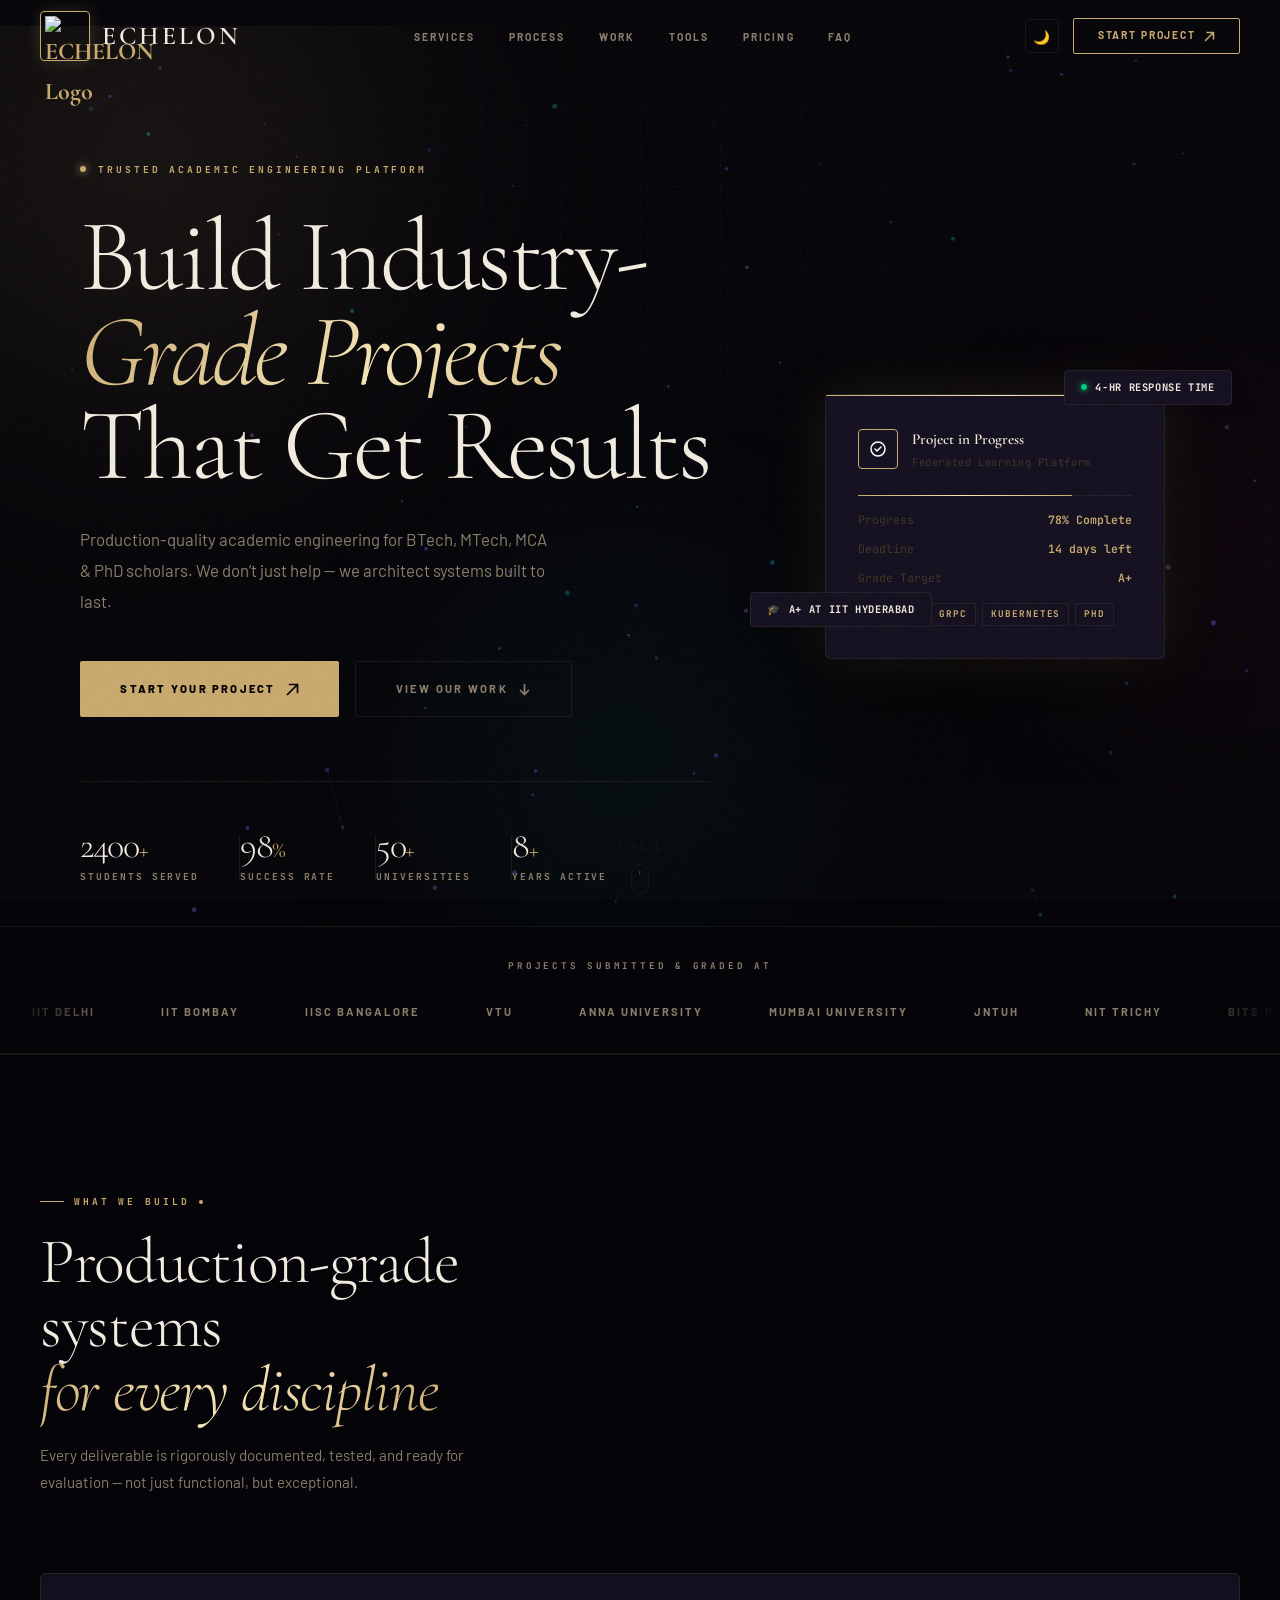
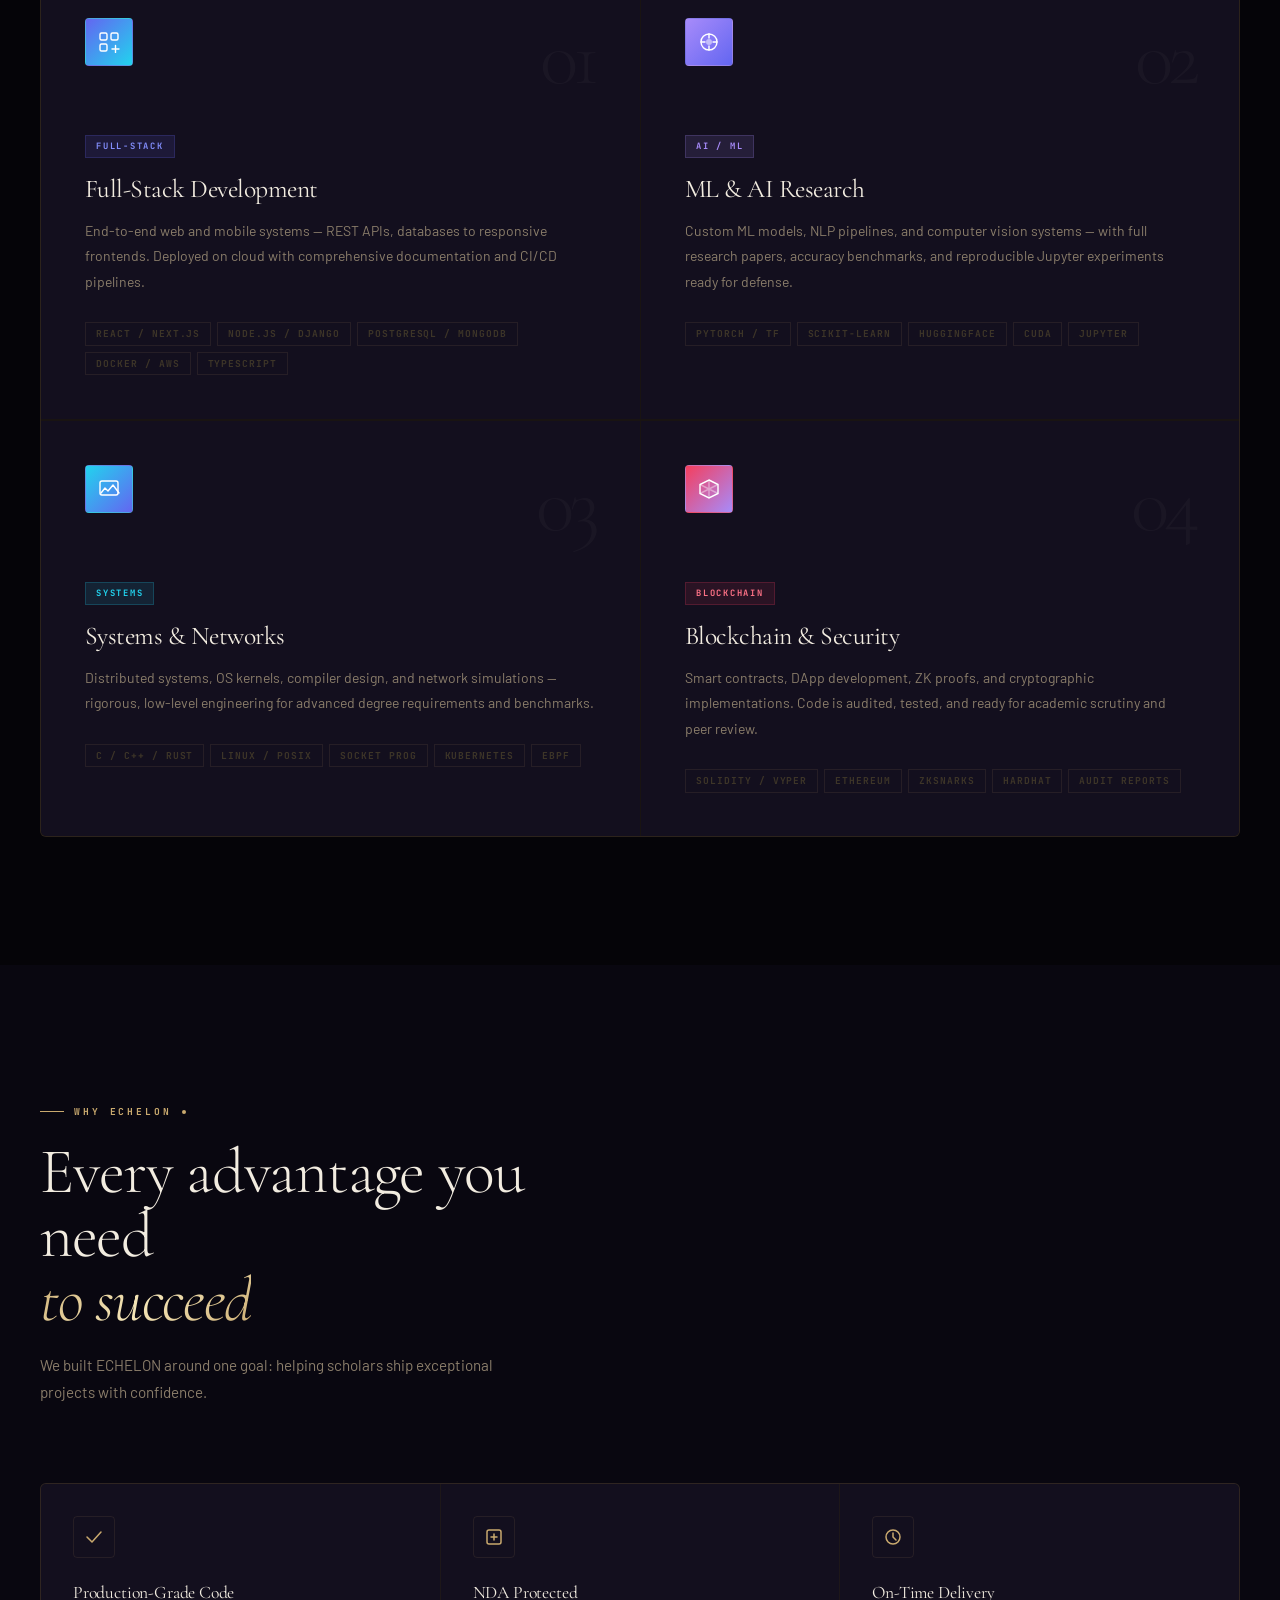
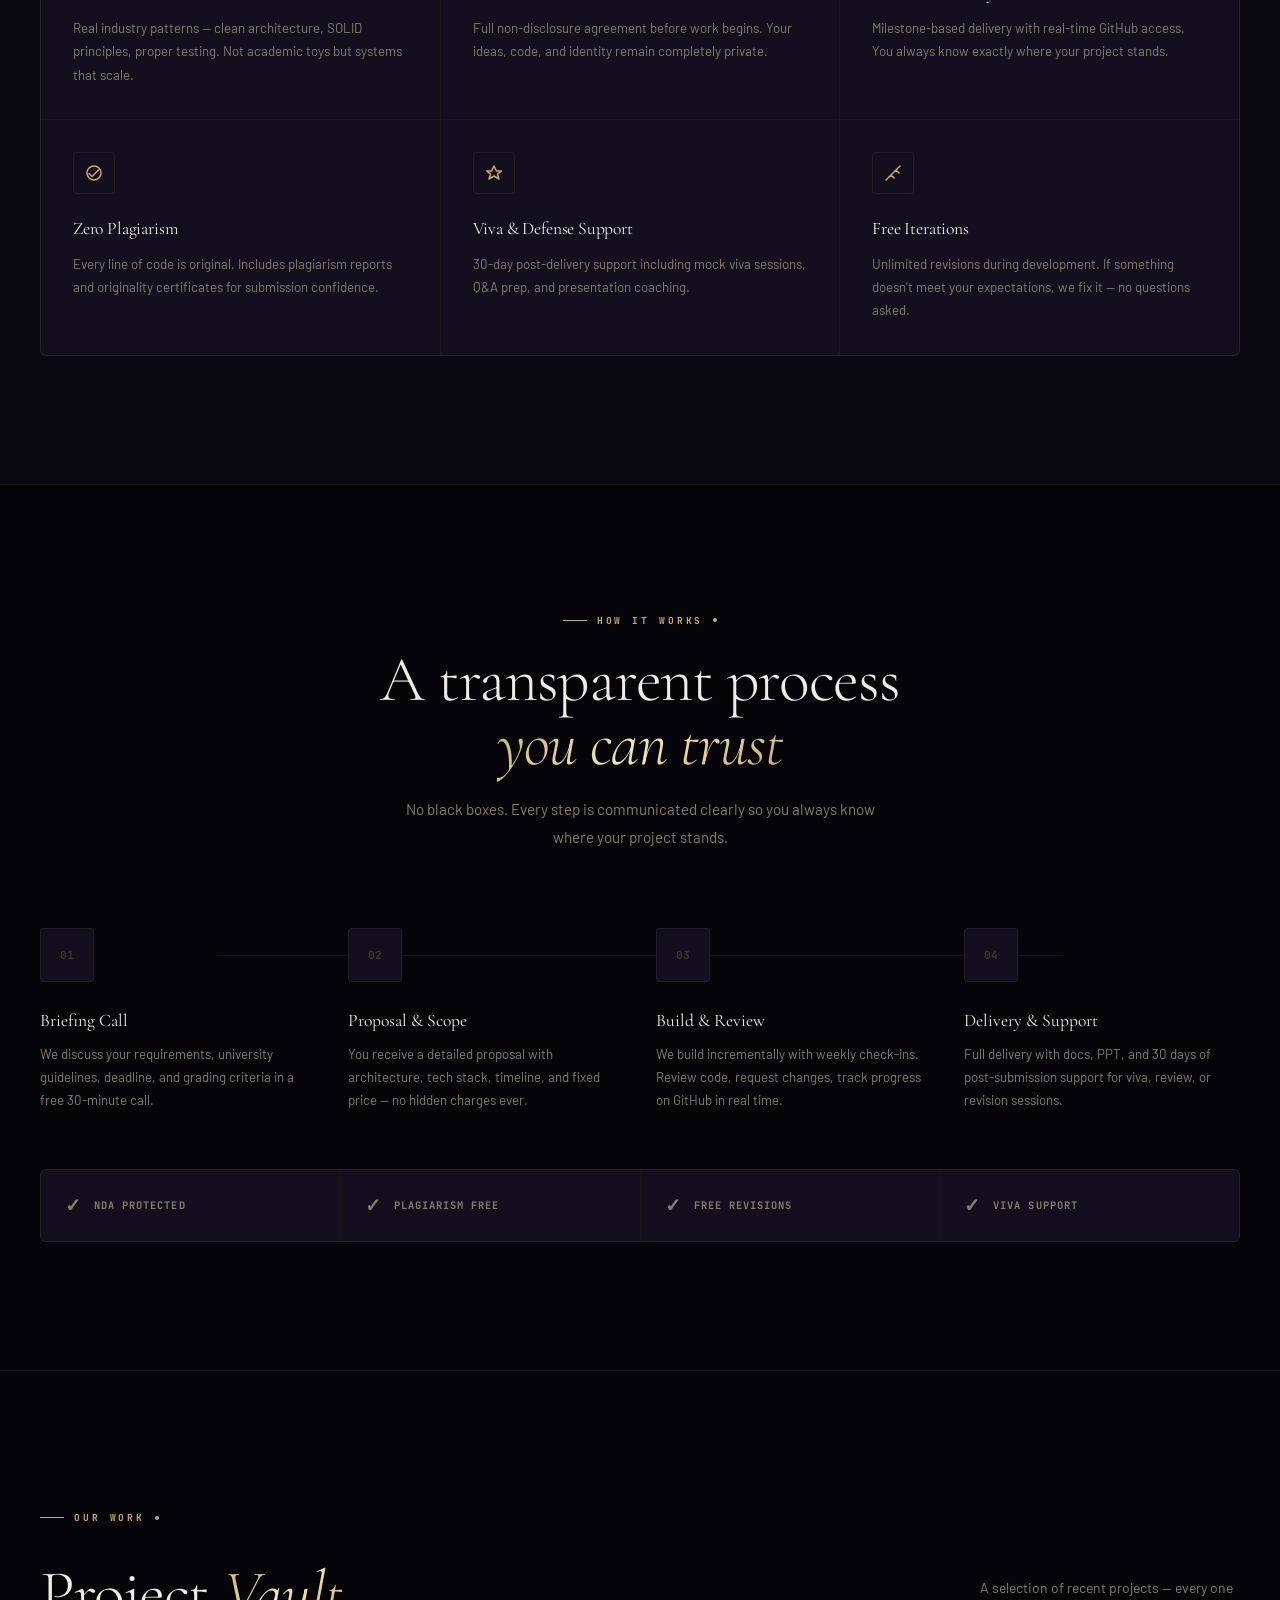
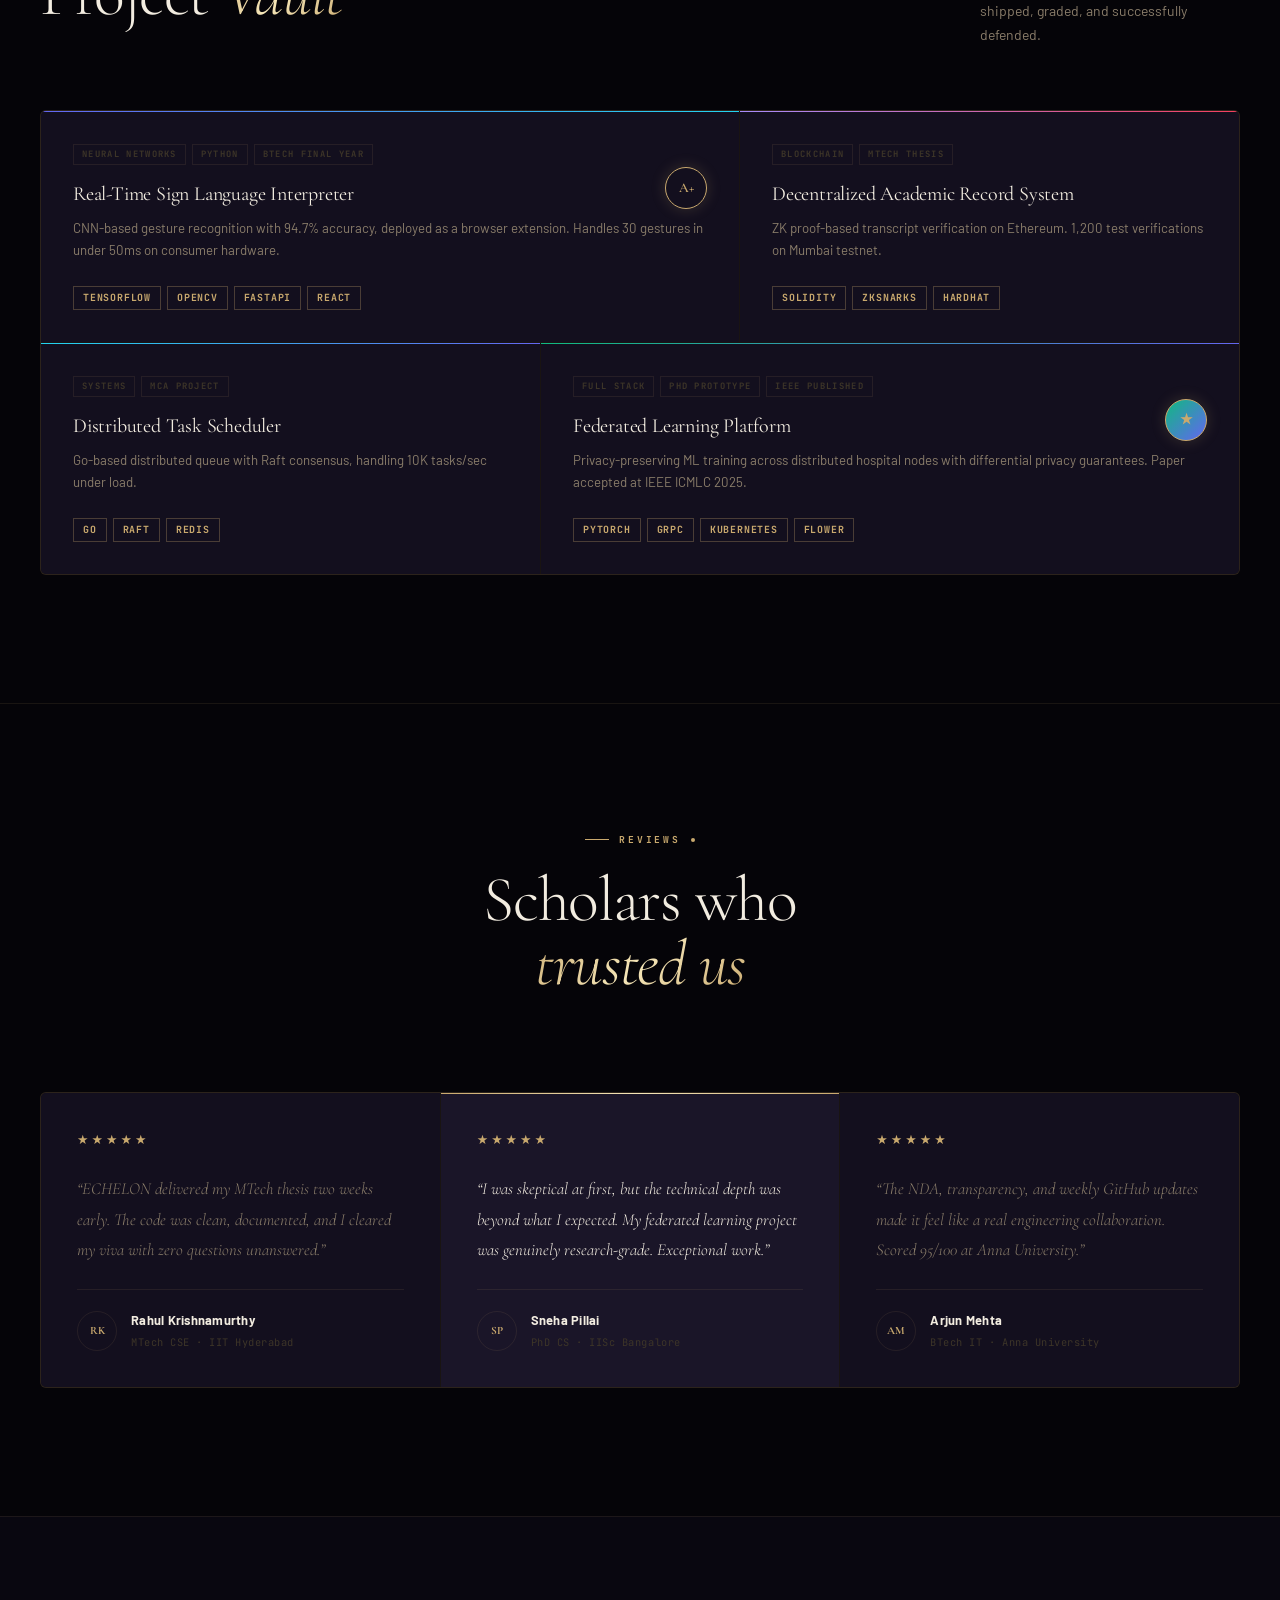
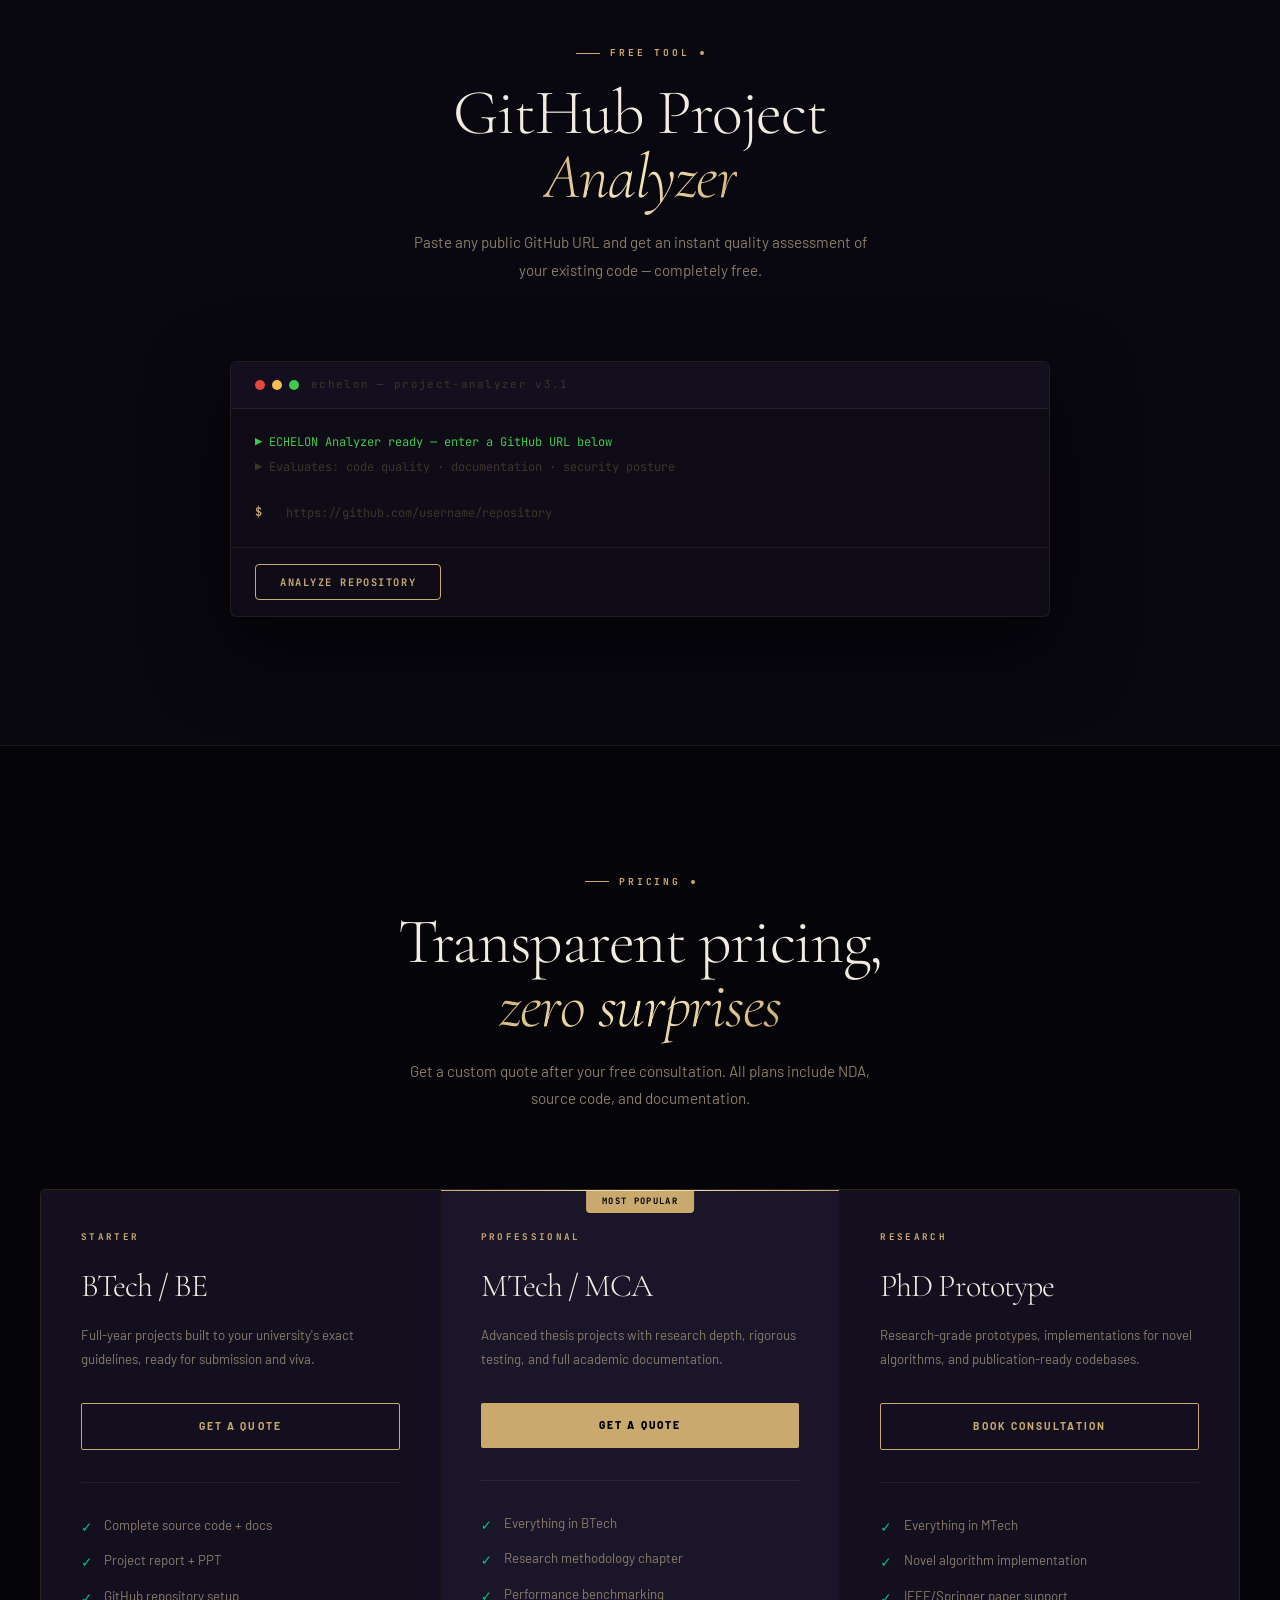
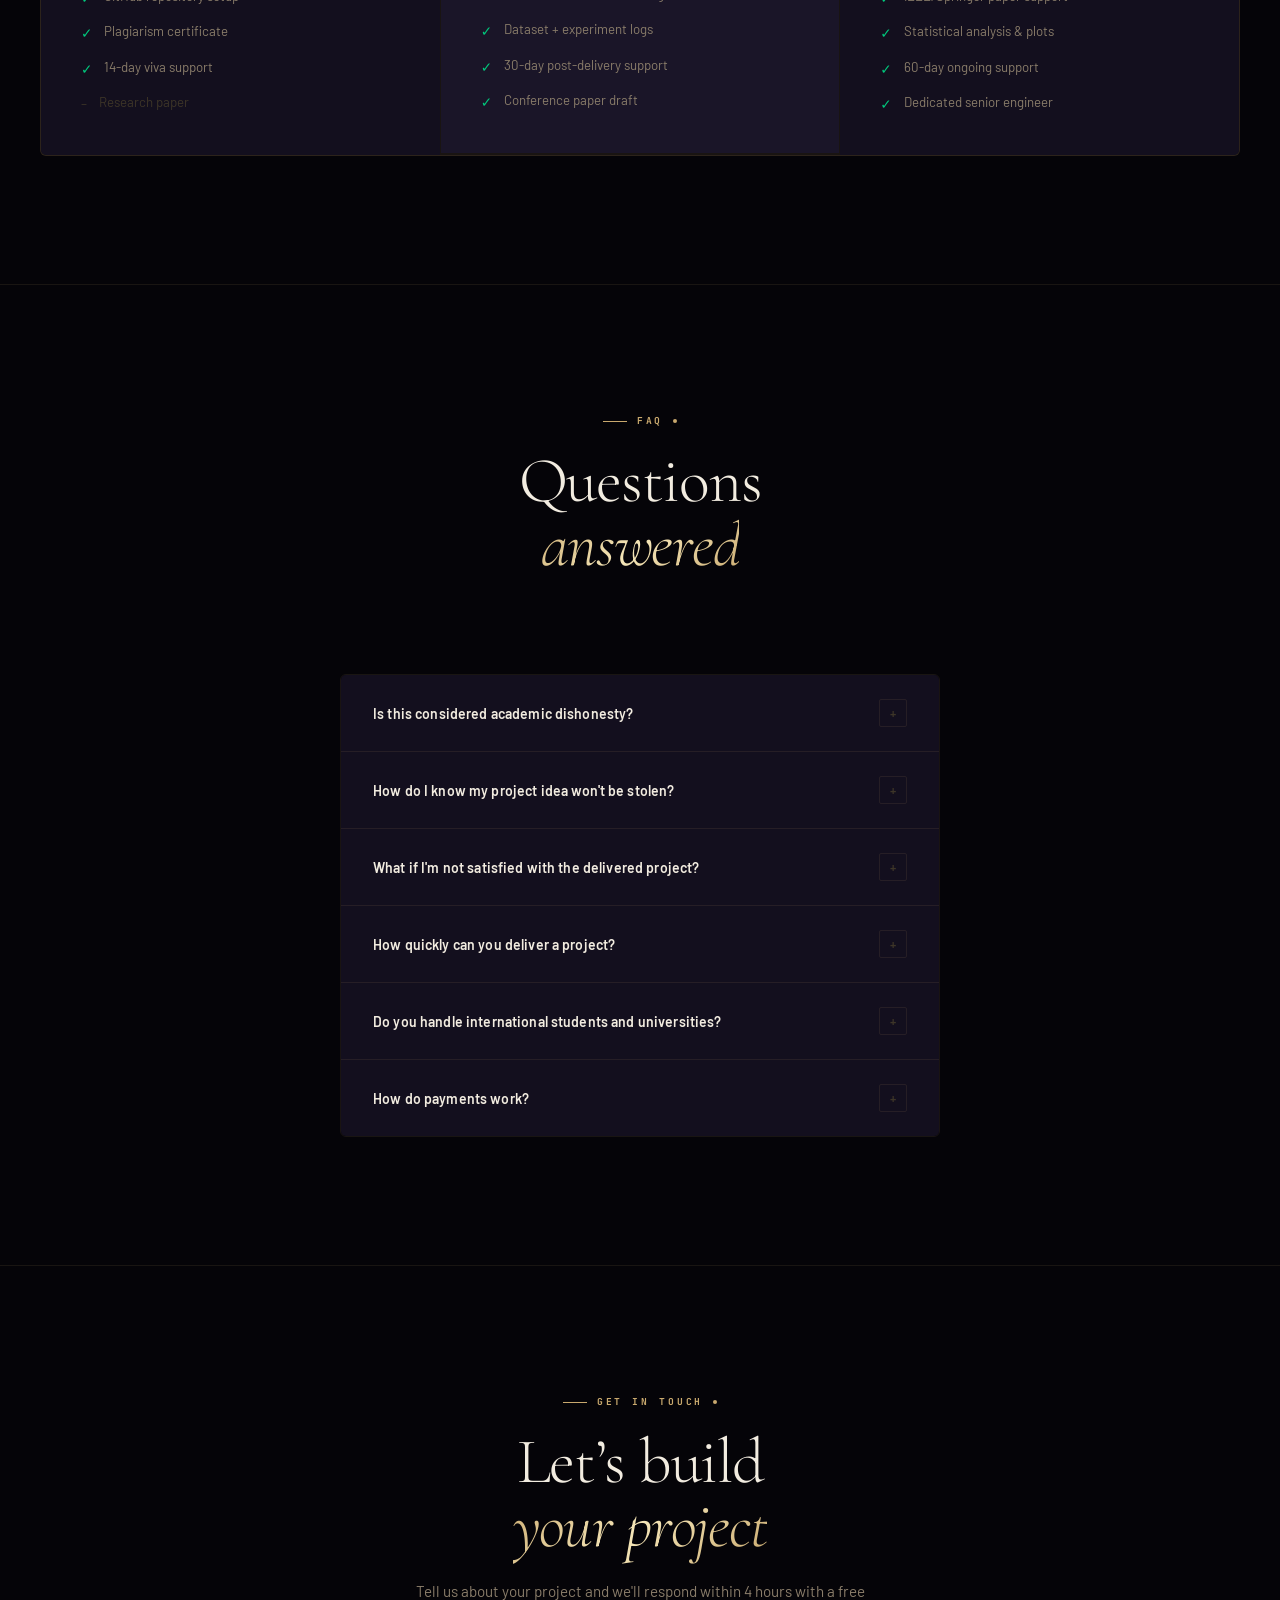
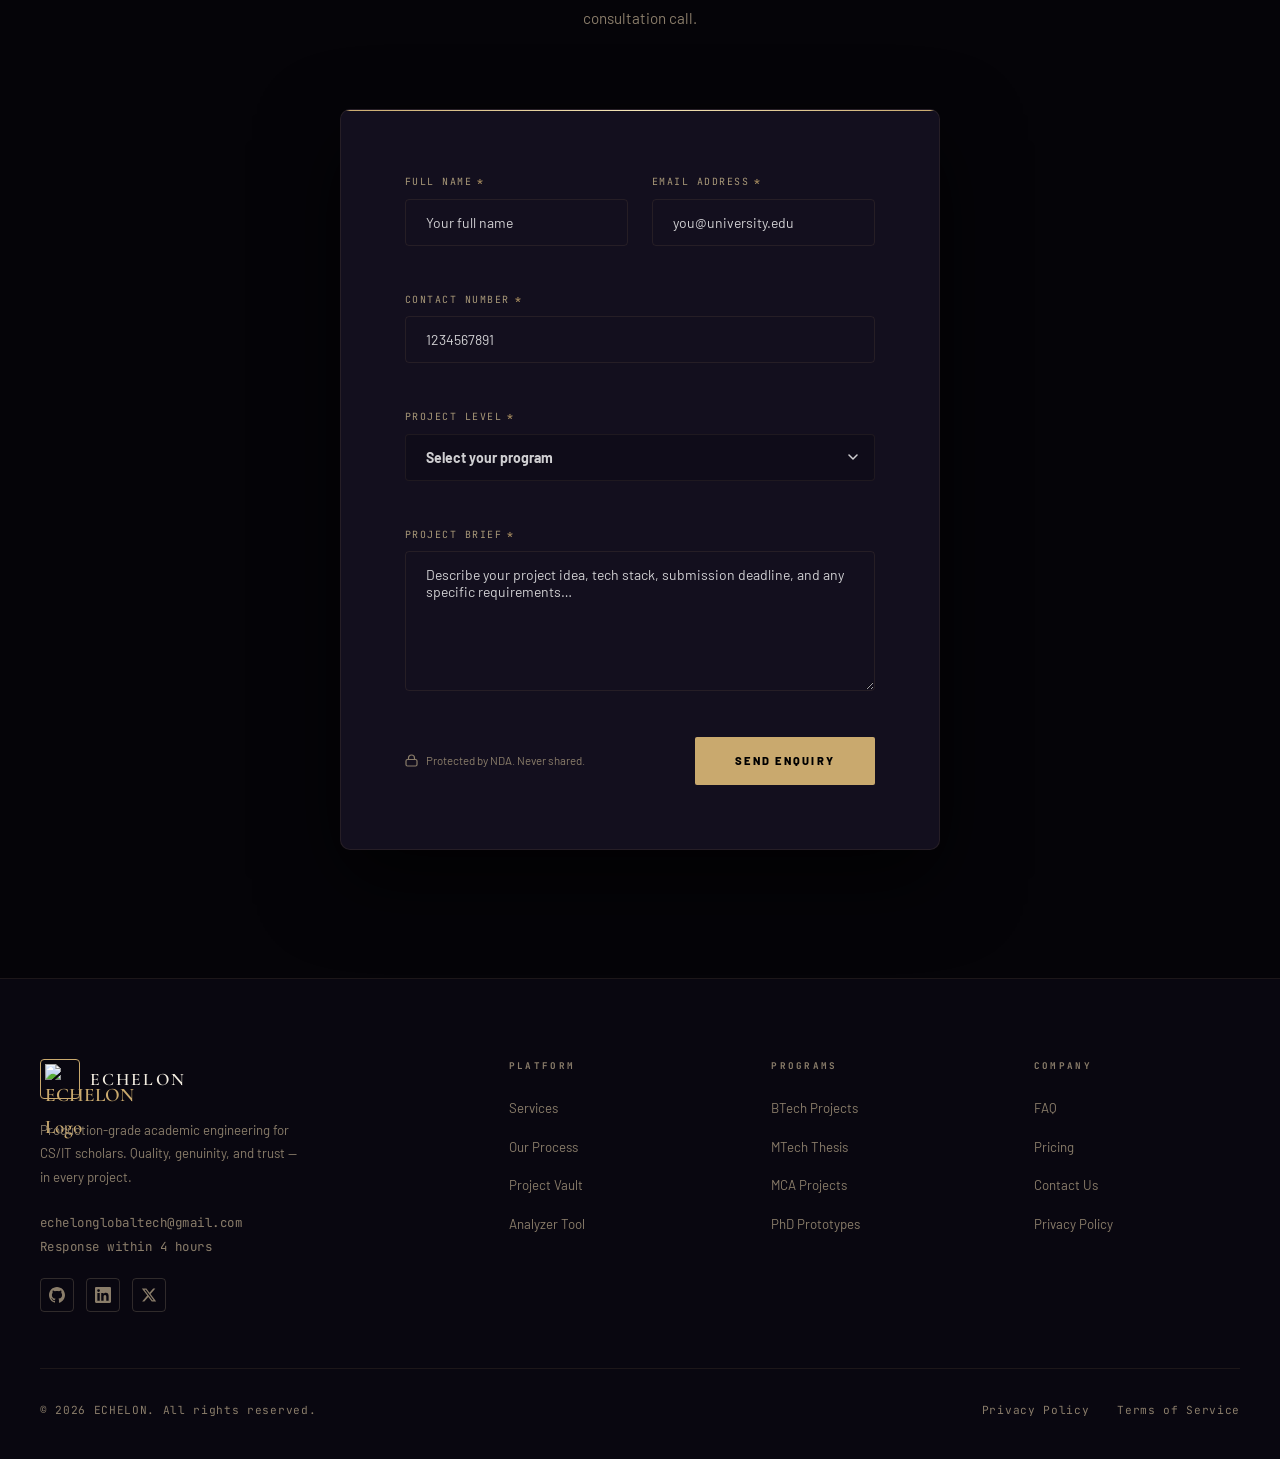
==== commit 9ce0fe95: "Update index.html" ====
--- a/index.html
+++ b/index.html
@@ -21,7 +21,7 @@
 
   <link rel="stylesheet" href="style.css">
 
-    <link rel="icon" type="image/png" href="https://i.postimg.cc/VksW8mmg/web-app-manifest-512x512.png">
+    <link rel="icon" type="image/png" href="https://i.postimg.cc/VksW8mmg/web-app-manifest-512x512.png?v=2">
 
   <style>body{opacity:0;transition:opacity .5s ease}body.loaded{opacity:1}</style>
 </head>
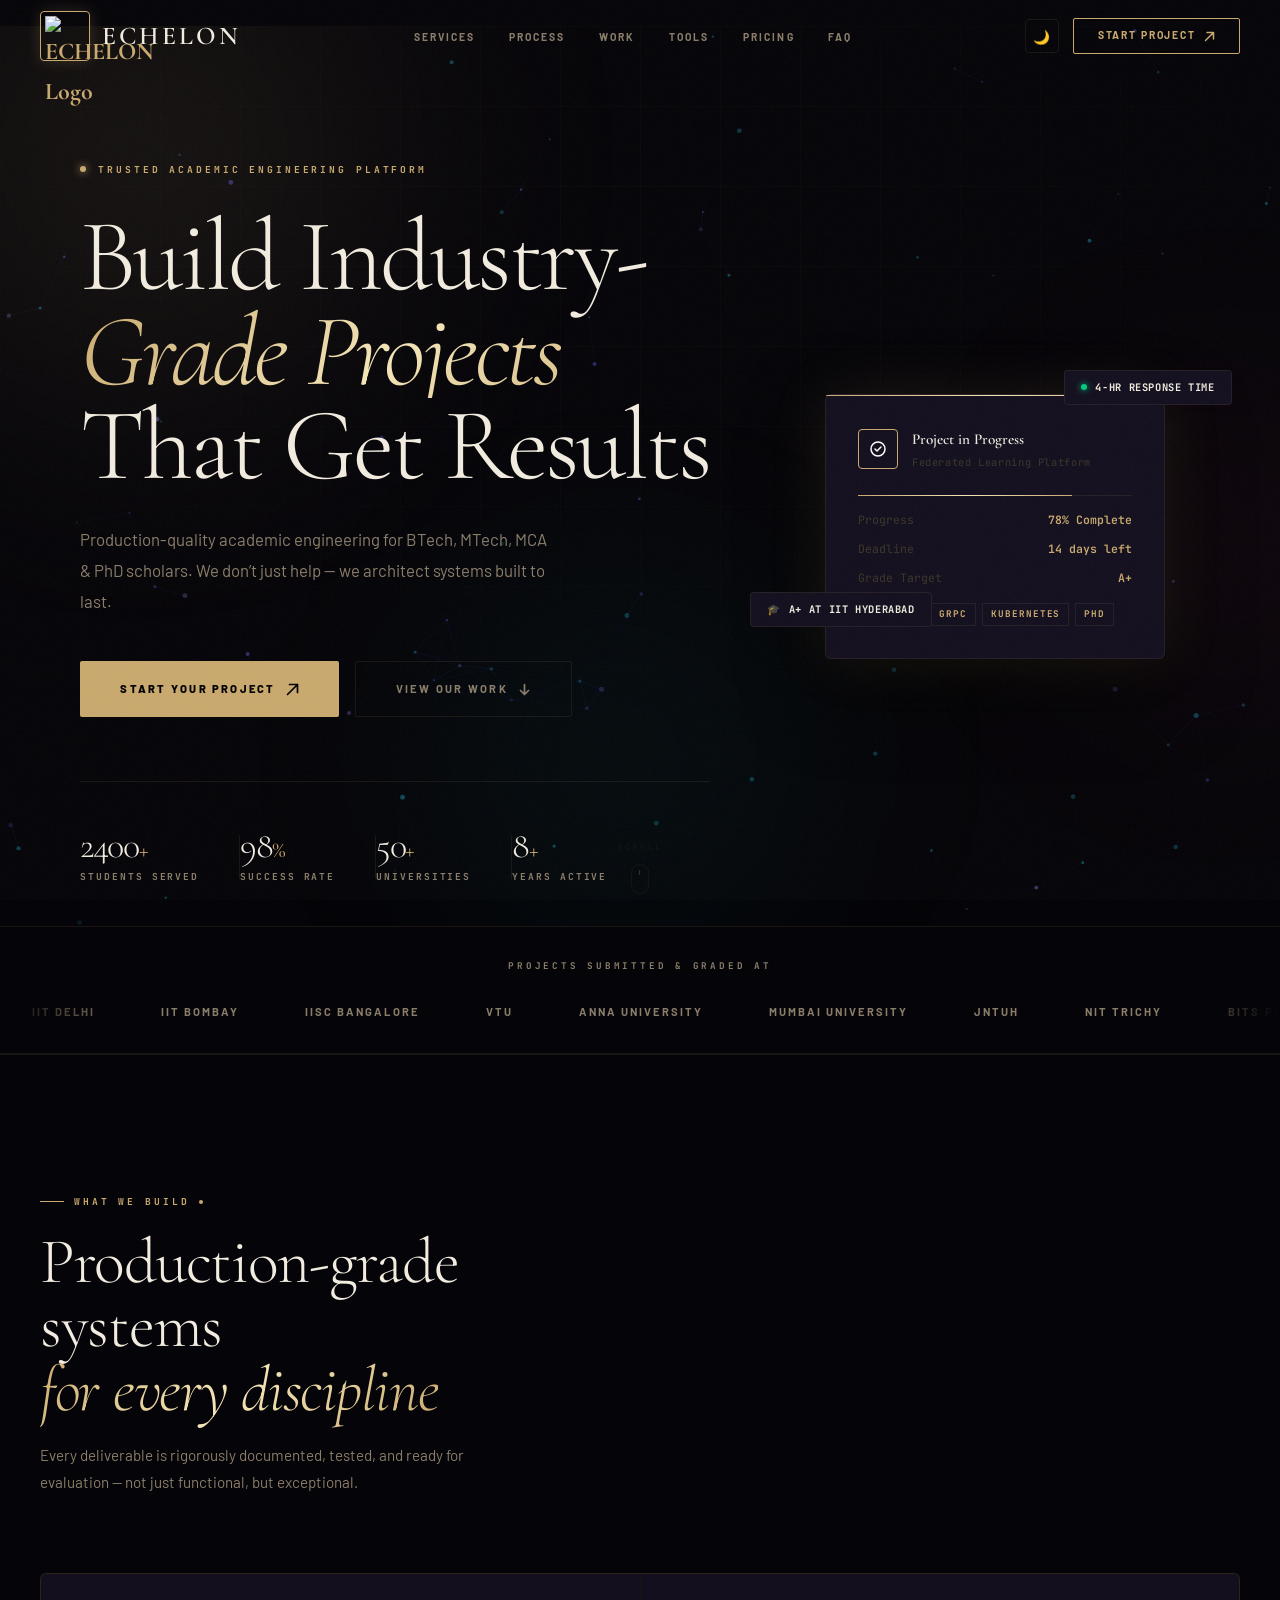
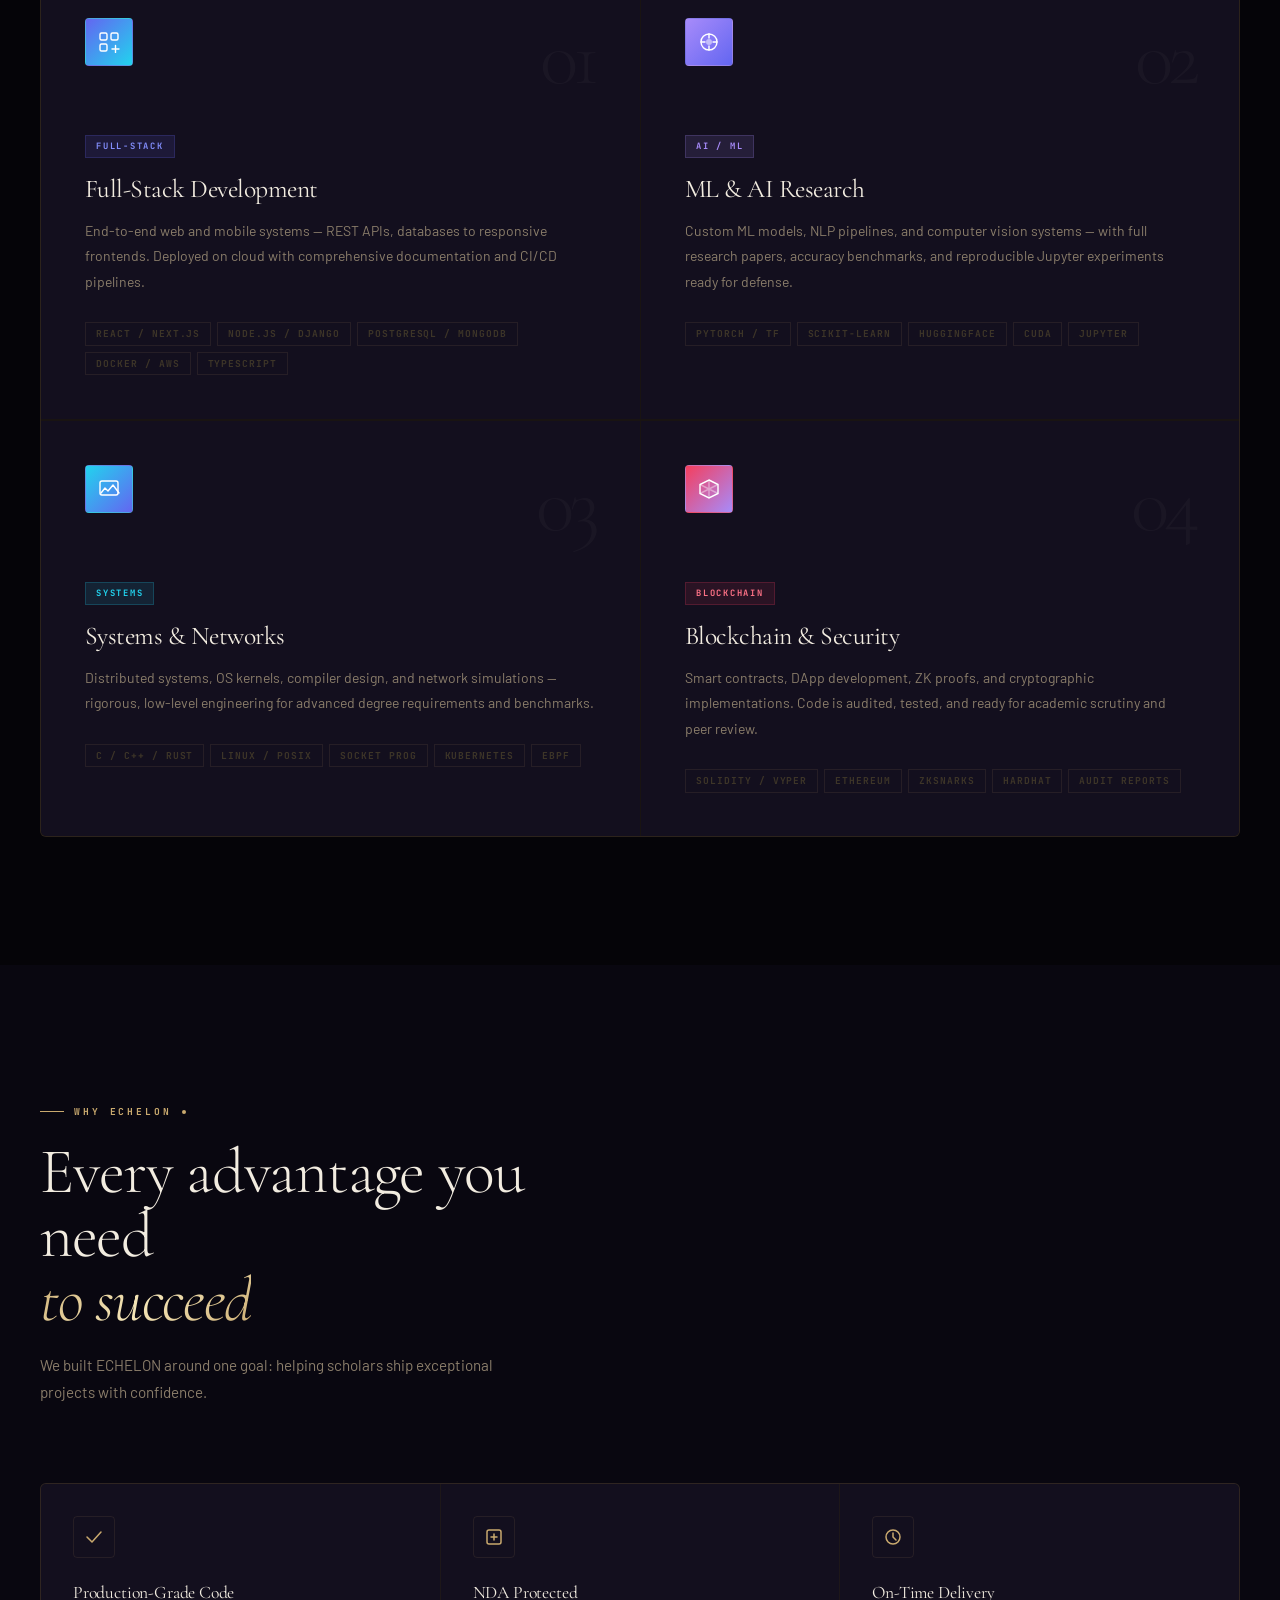
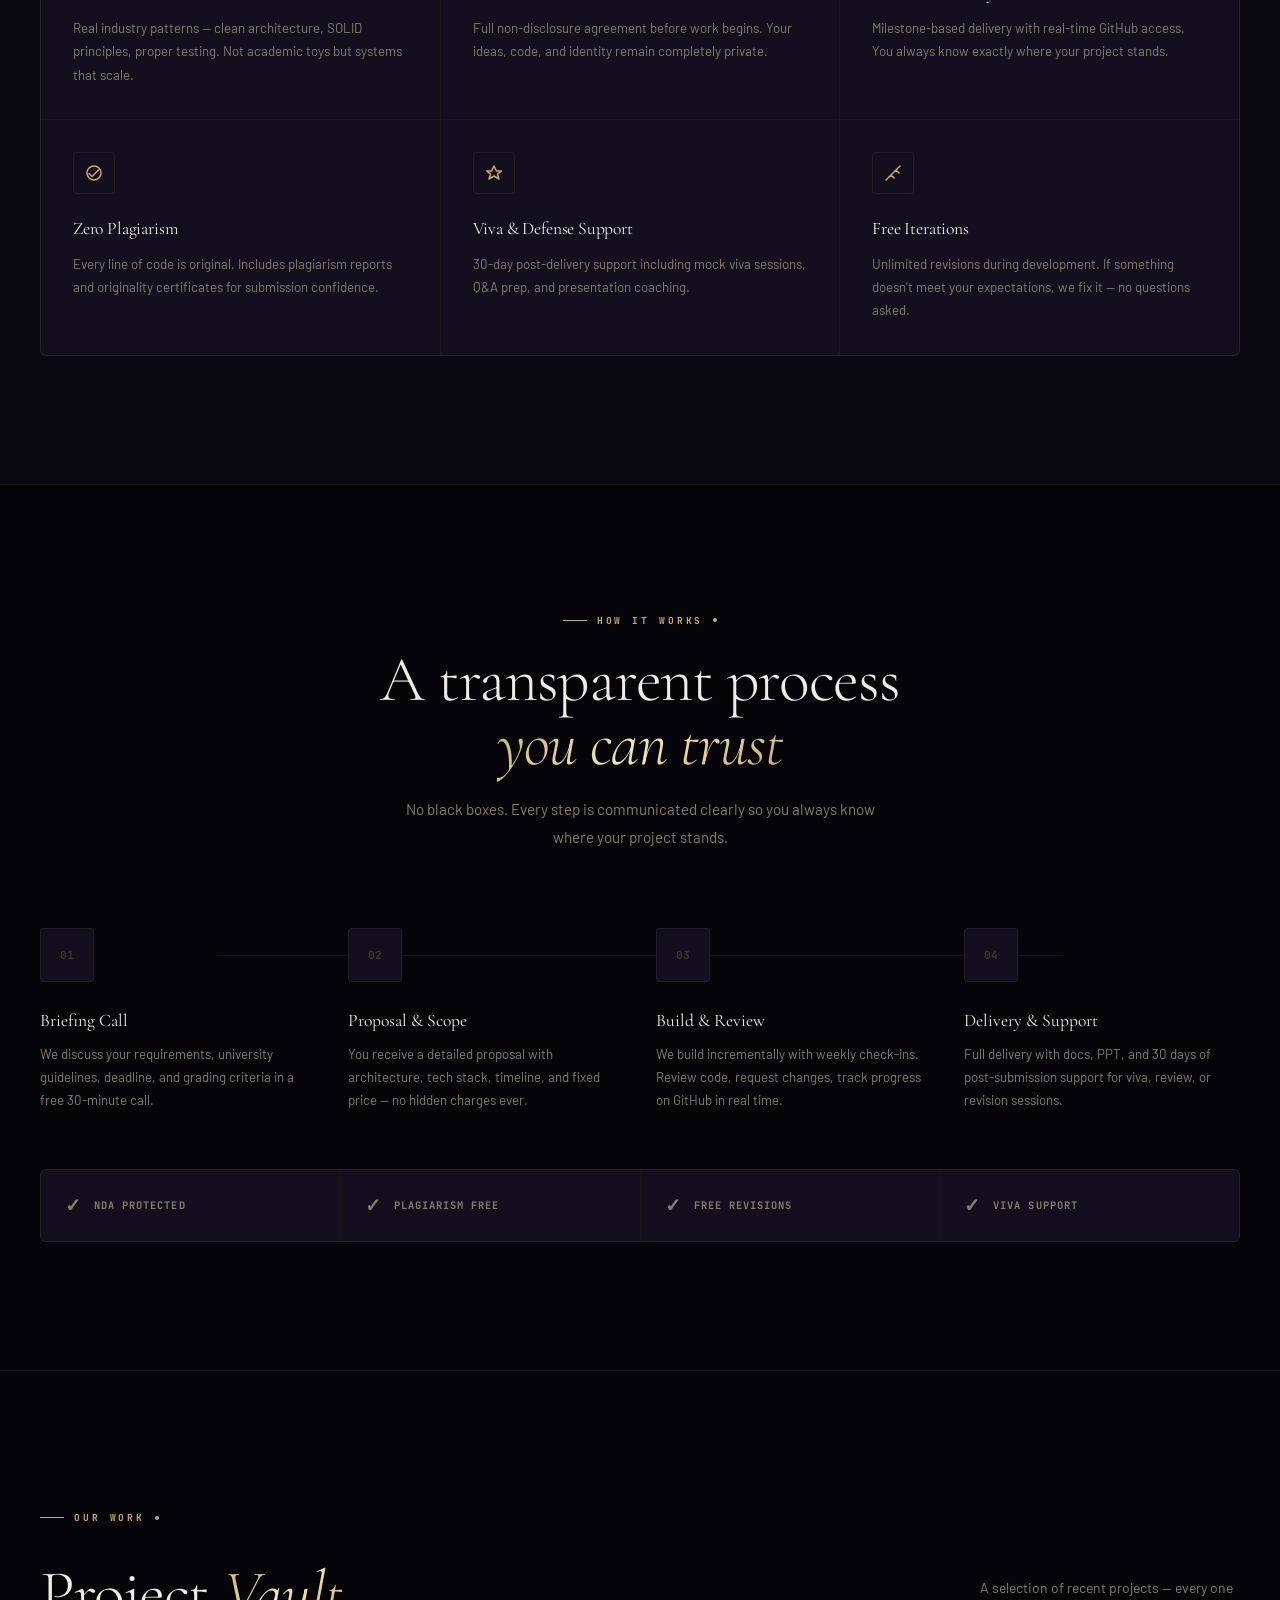
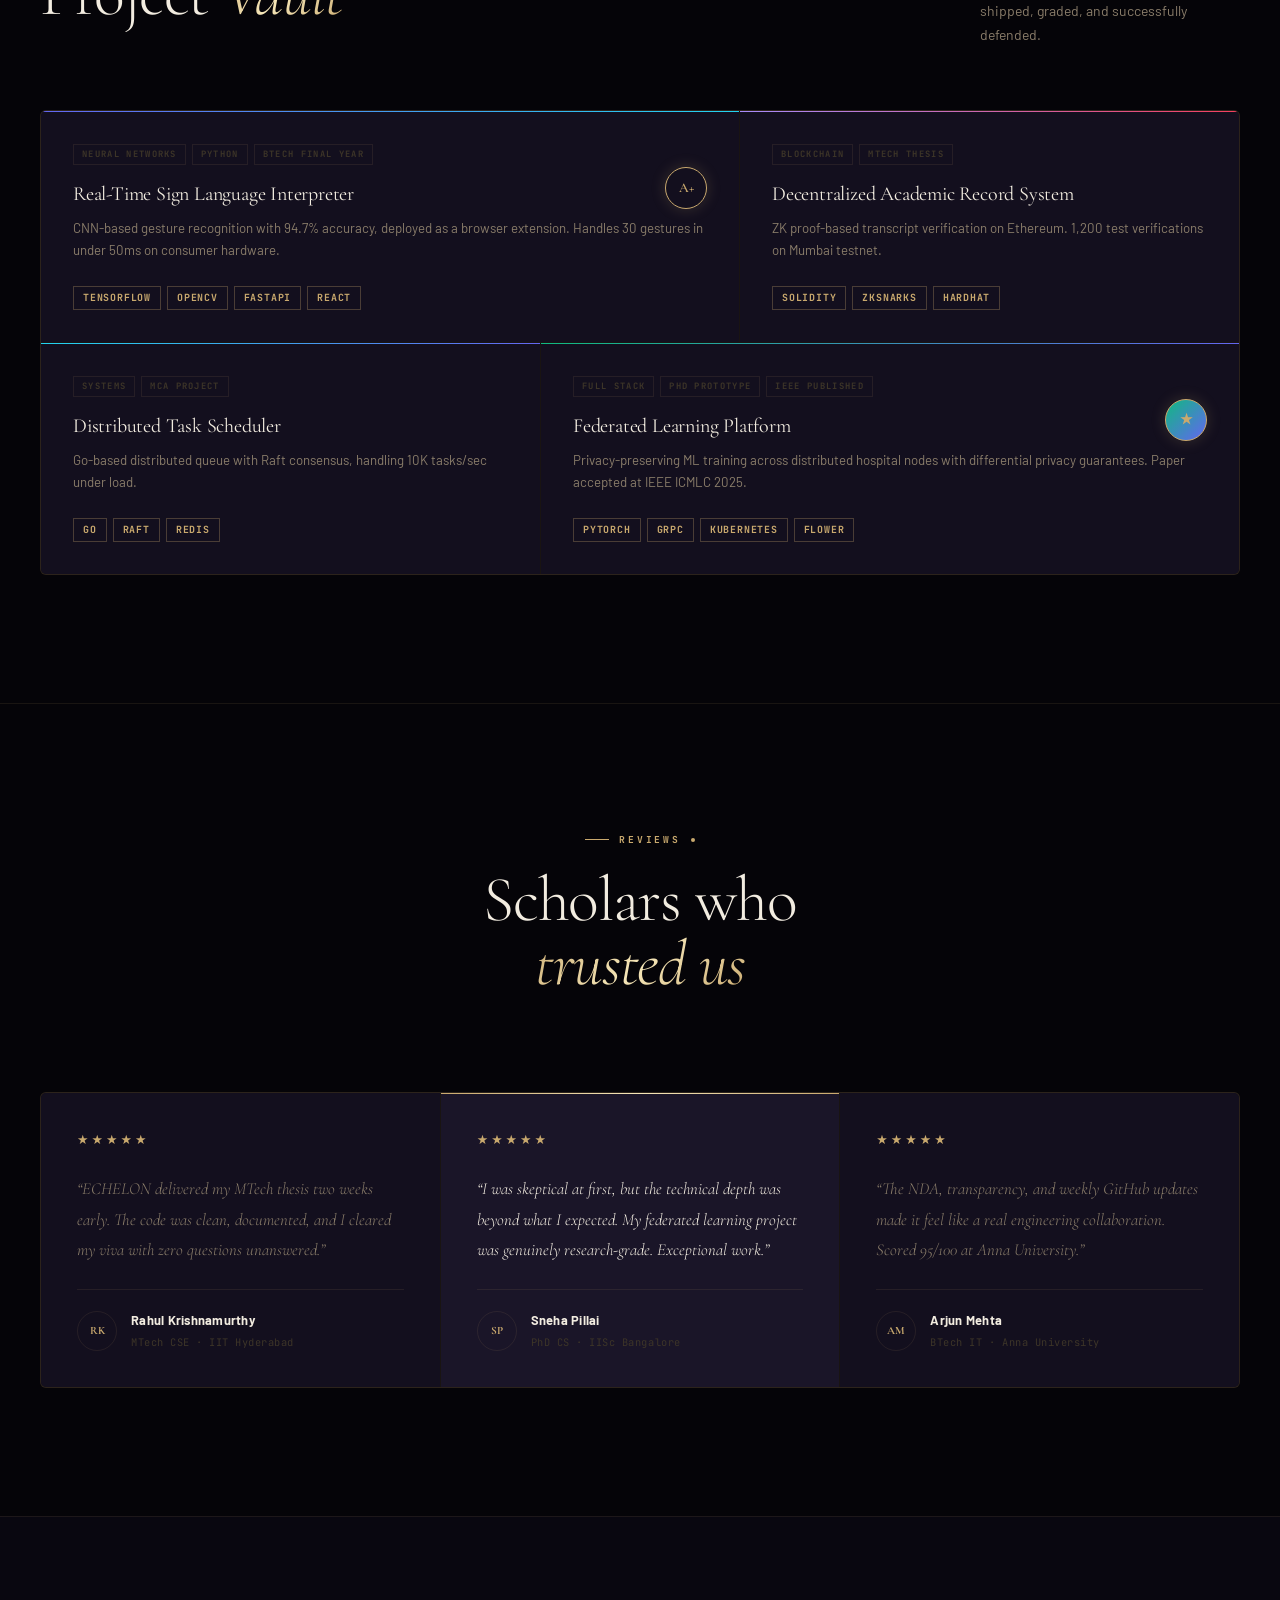
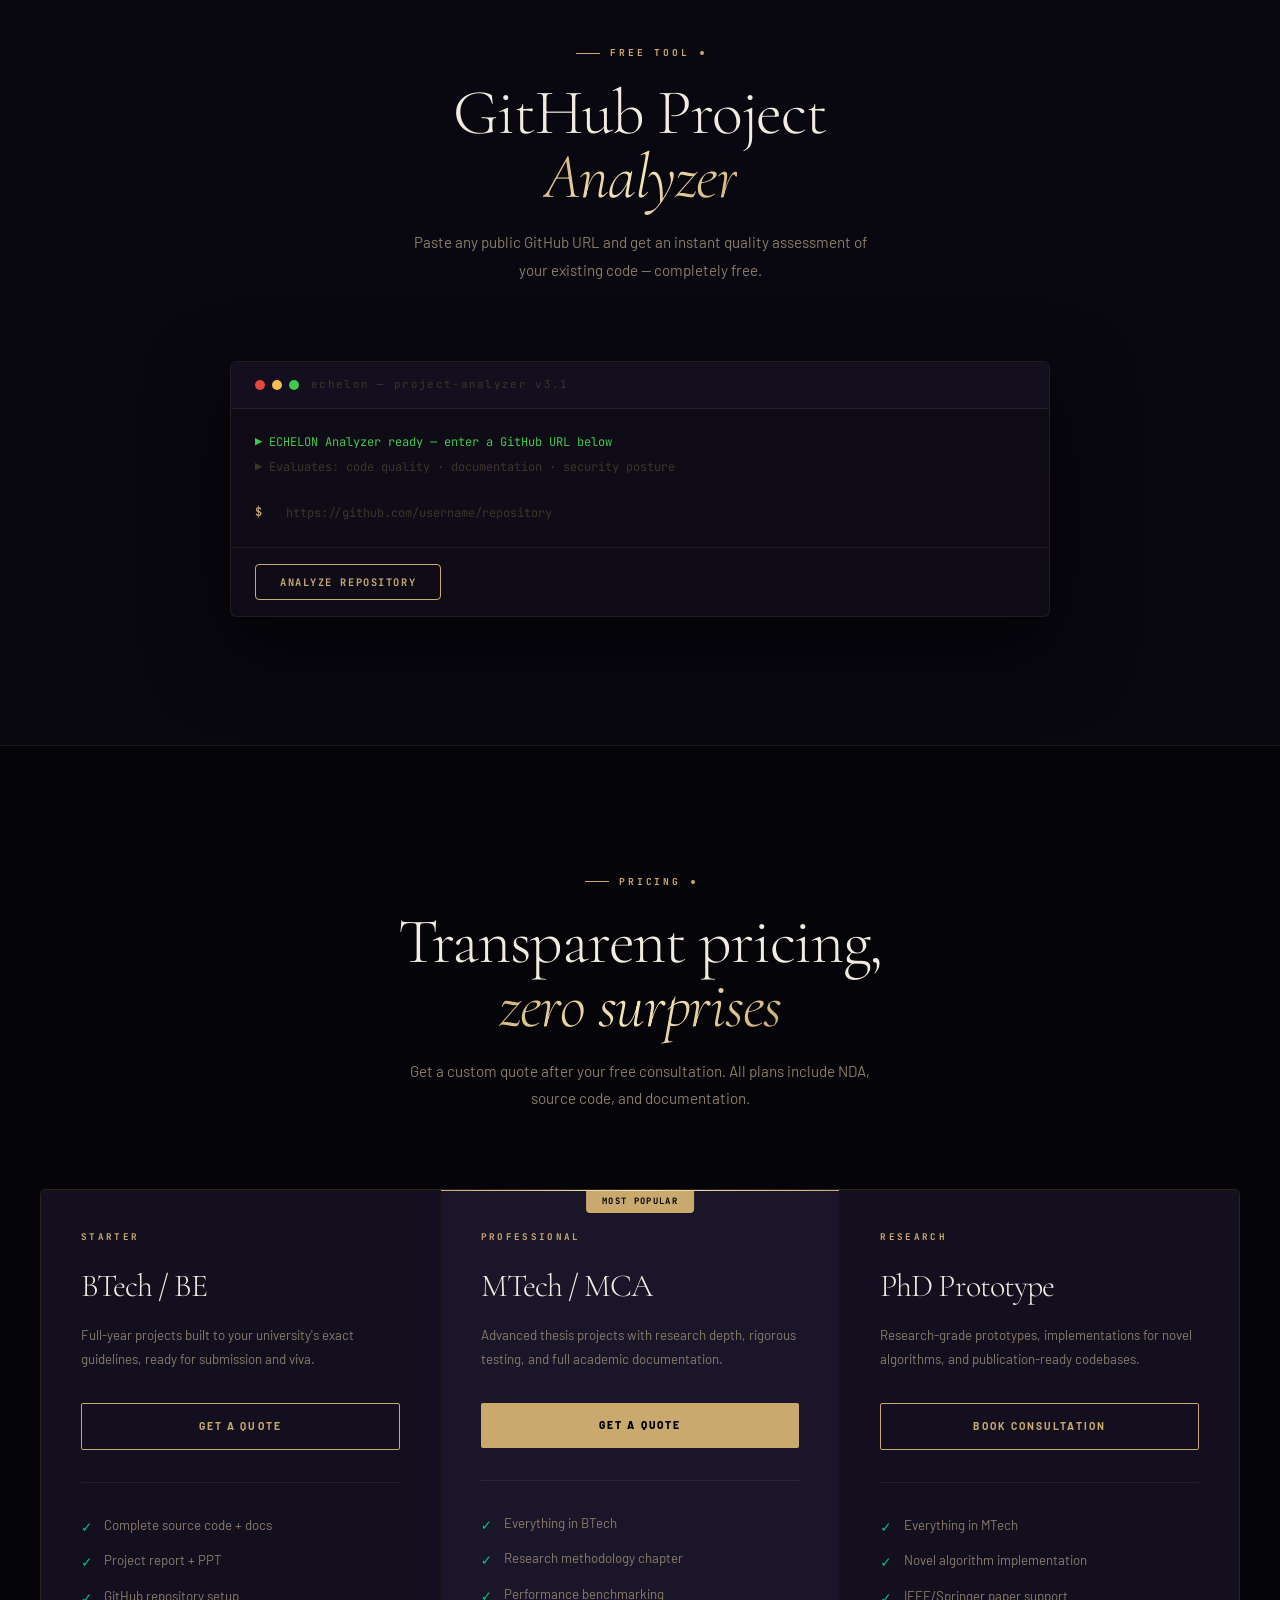
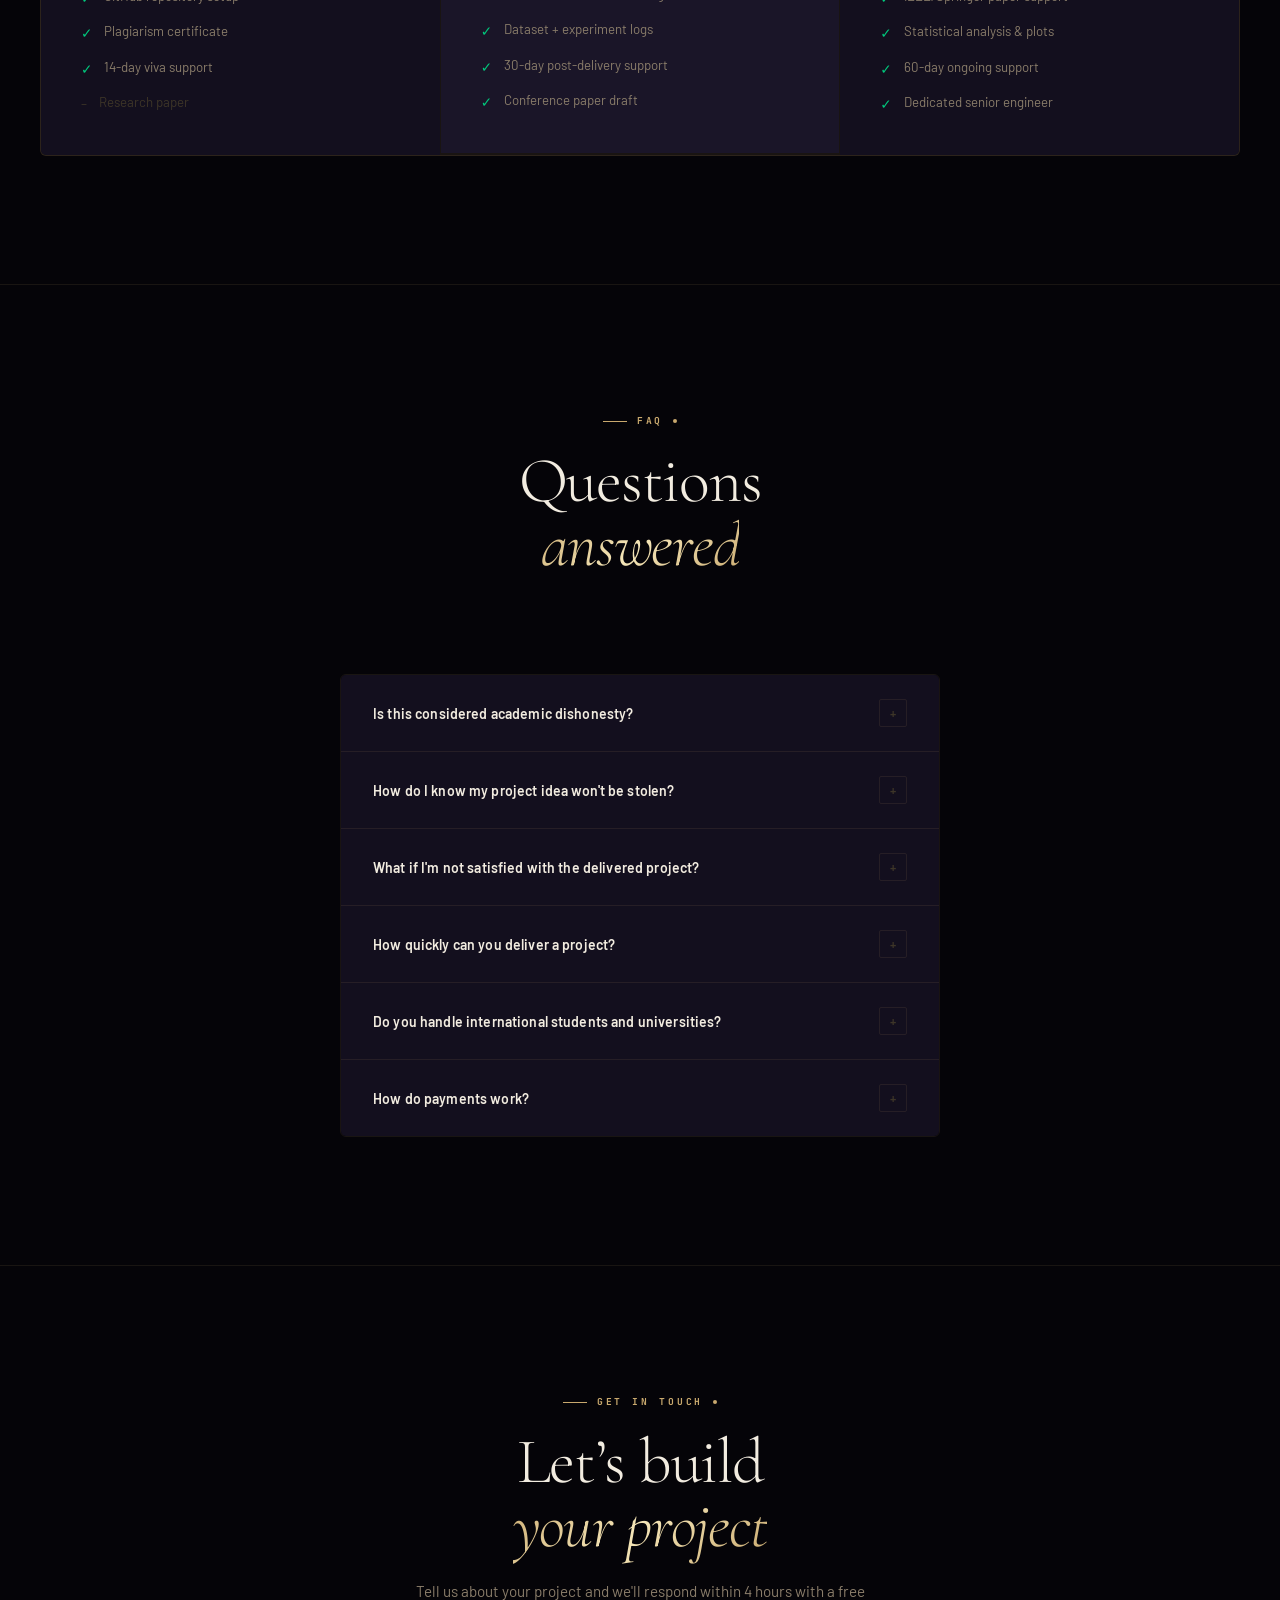
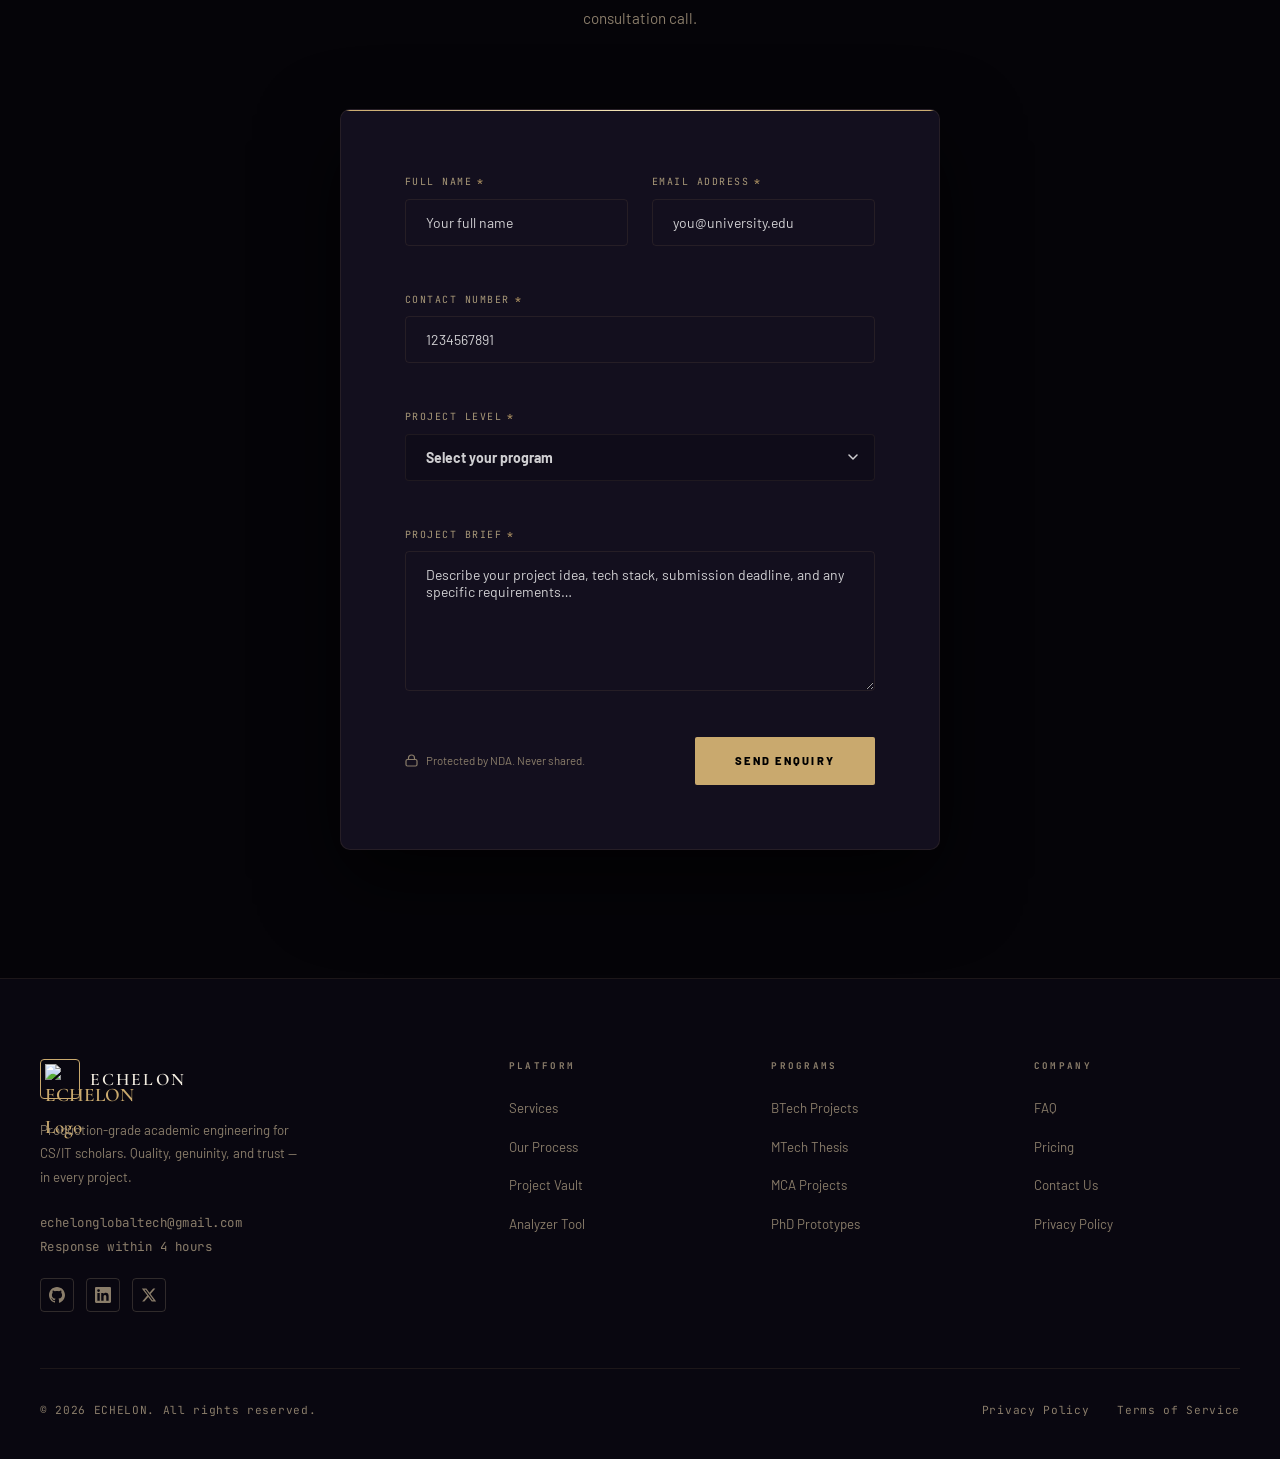
==== commit c83fac02: "Update index.html" ====
--- a/index.html
+++ b/index.html
@@ -21,8 +21,9 @@
 
   <link rel="stylesheet" href="style.css">
 
-    <link rel="icon" type="image/png" href="https://i.postimg.cc/VksW8mmg/web-app-manifest-512x512.png?v=2">
-
+    <link rel="icon" type="image/png" sizes="512X512" href="https://i.postimg.cc/VksW8mmg/web-app-manifest-512x512.png?v=2">
+
+    <link rel="apple-touch-icon" href="https://i.postimg.cc/VksW8mmg/web-app-manifest-512x512.png?v=2">
   <style>body{opacity:0;transition:opacity .5s ease}body.loaded{opacity:1}</style>
 </head>
 
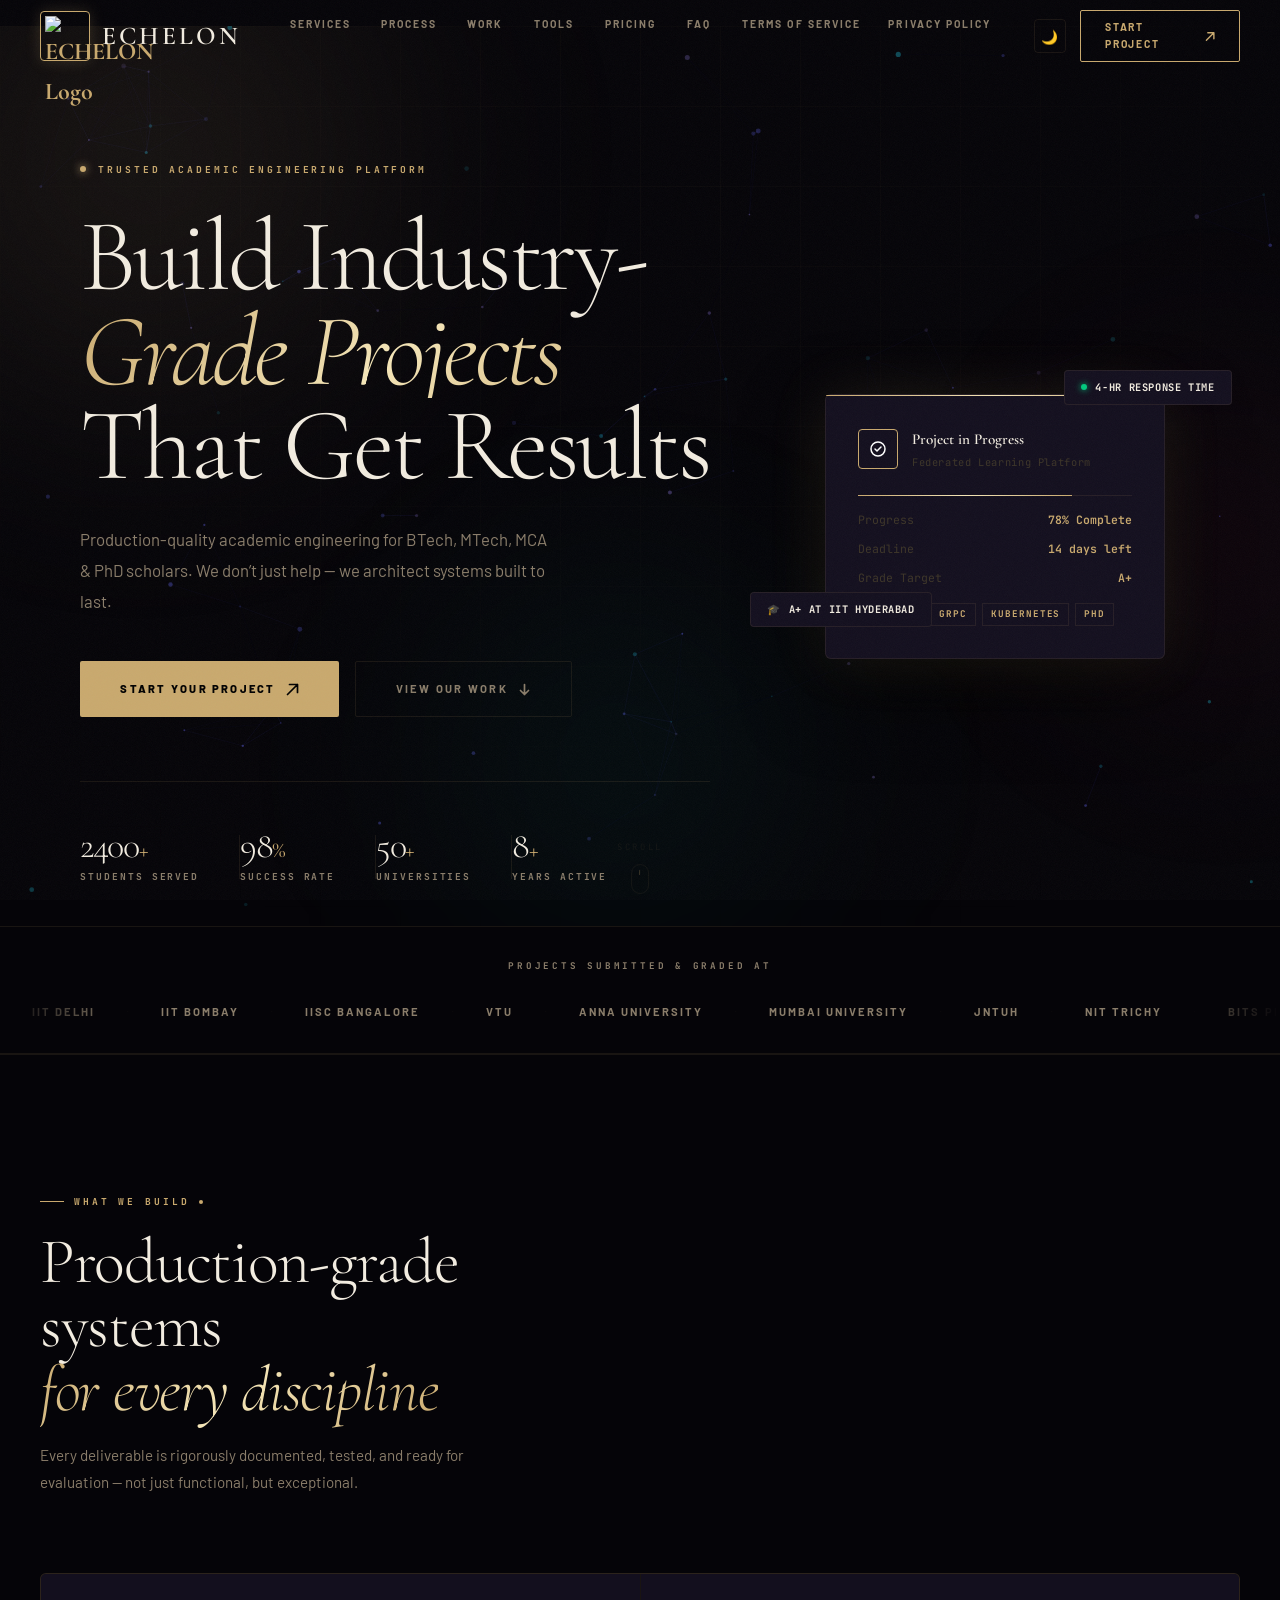
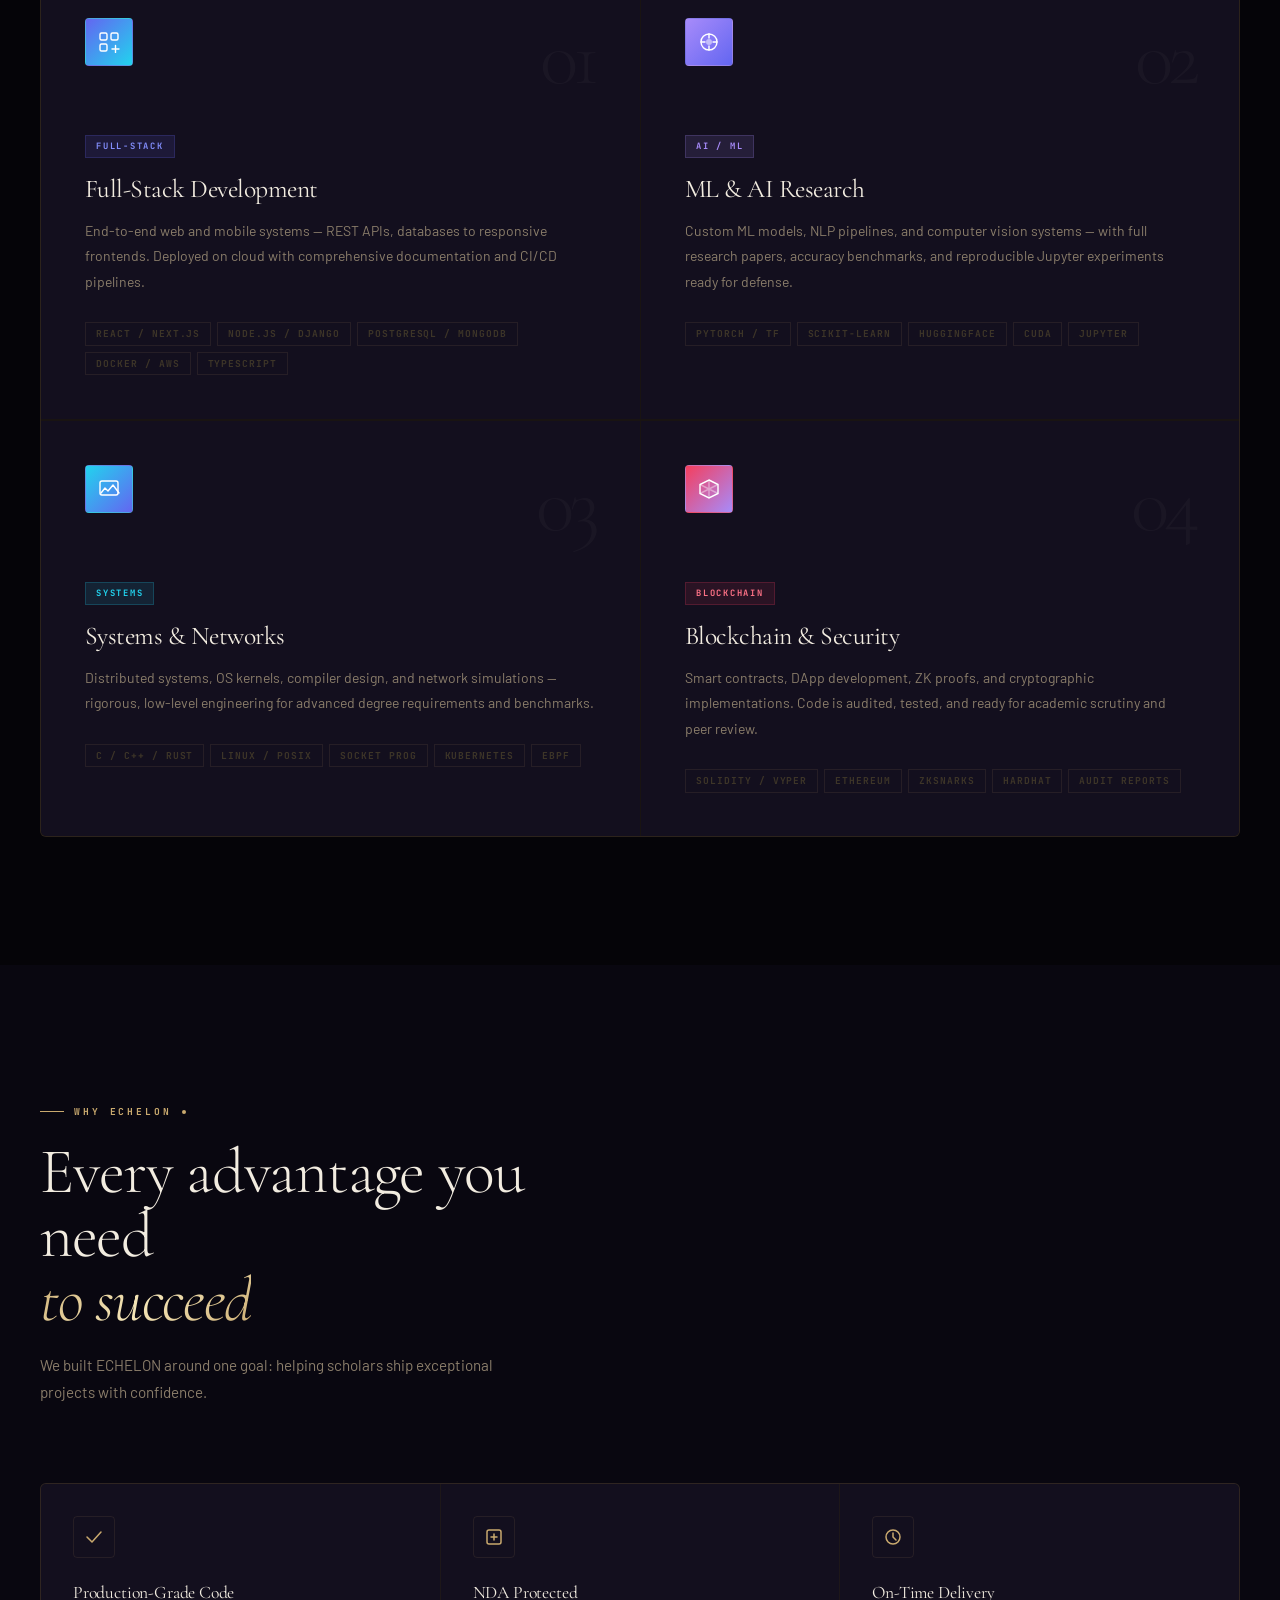
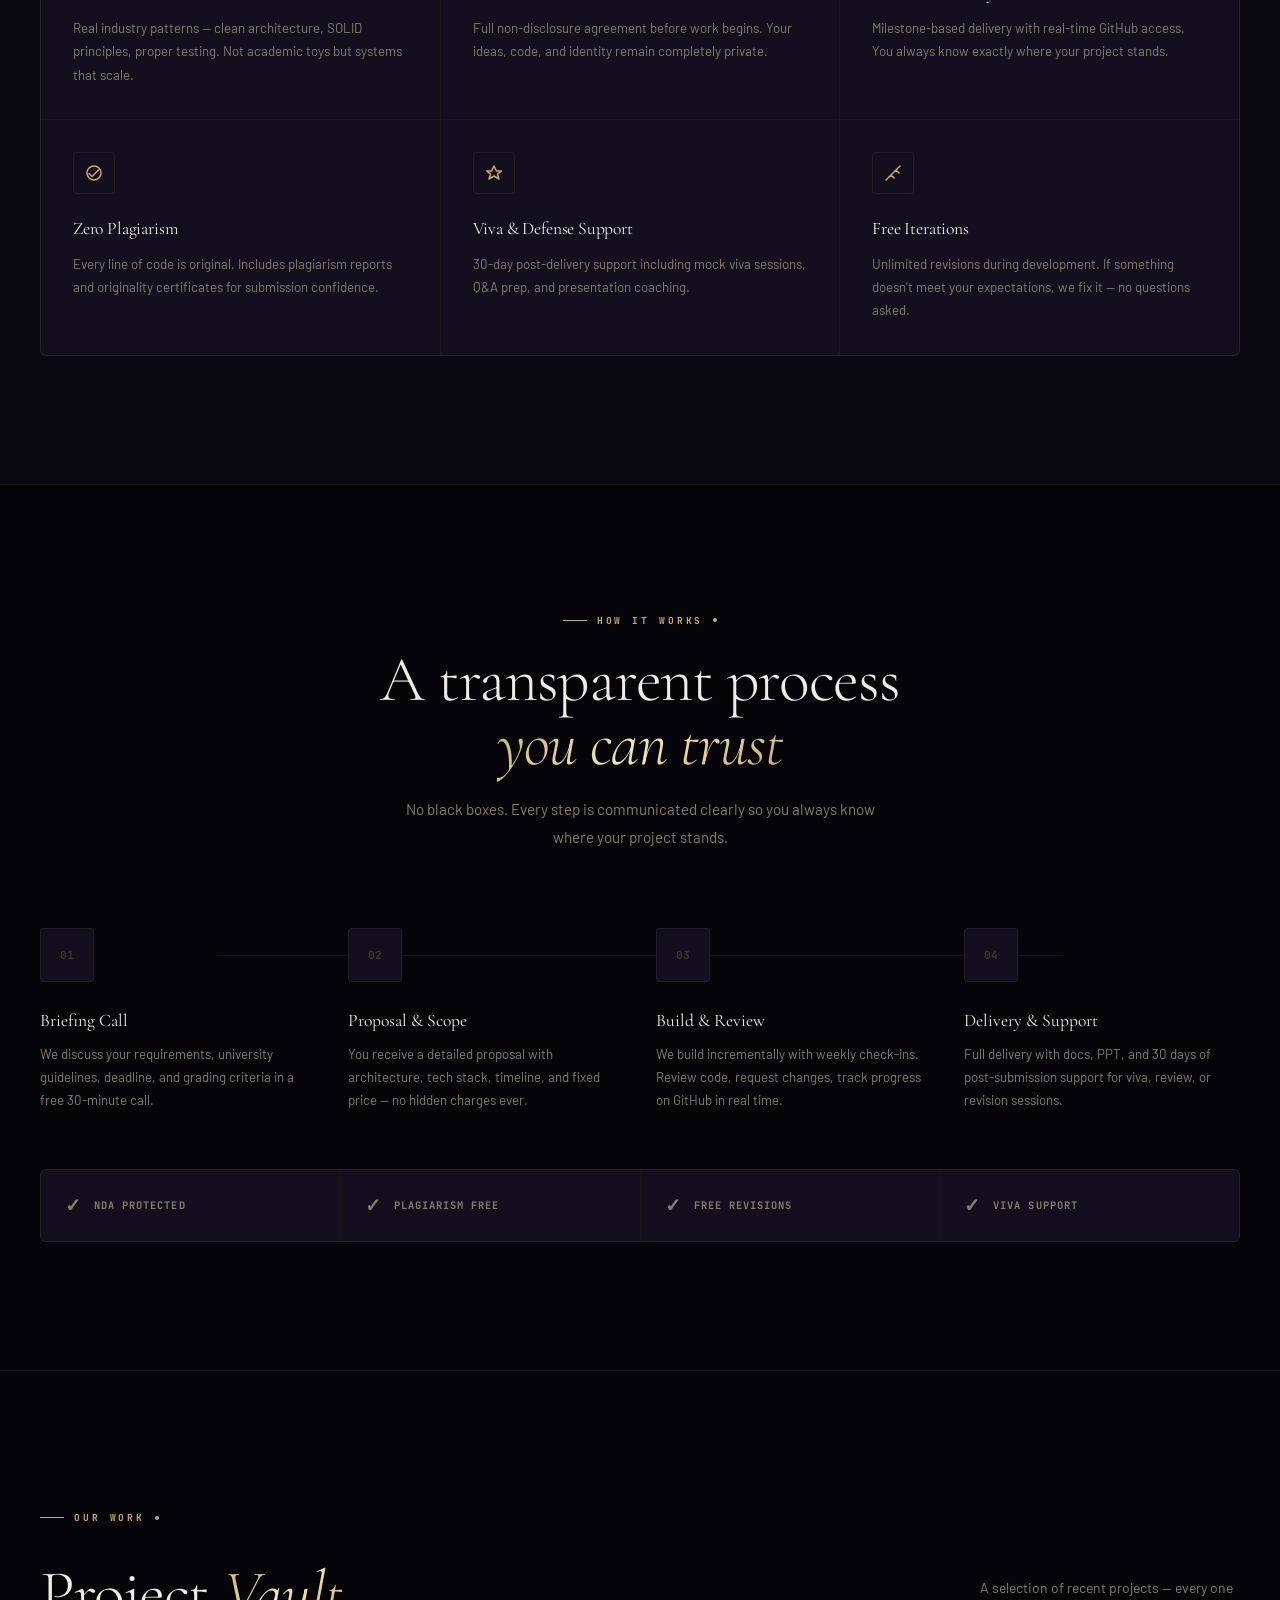
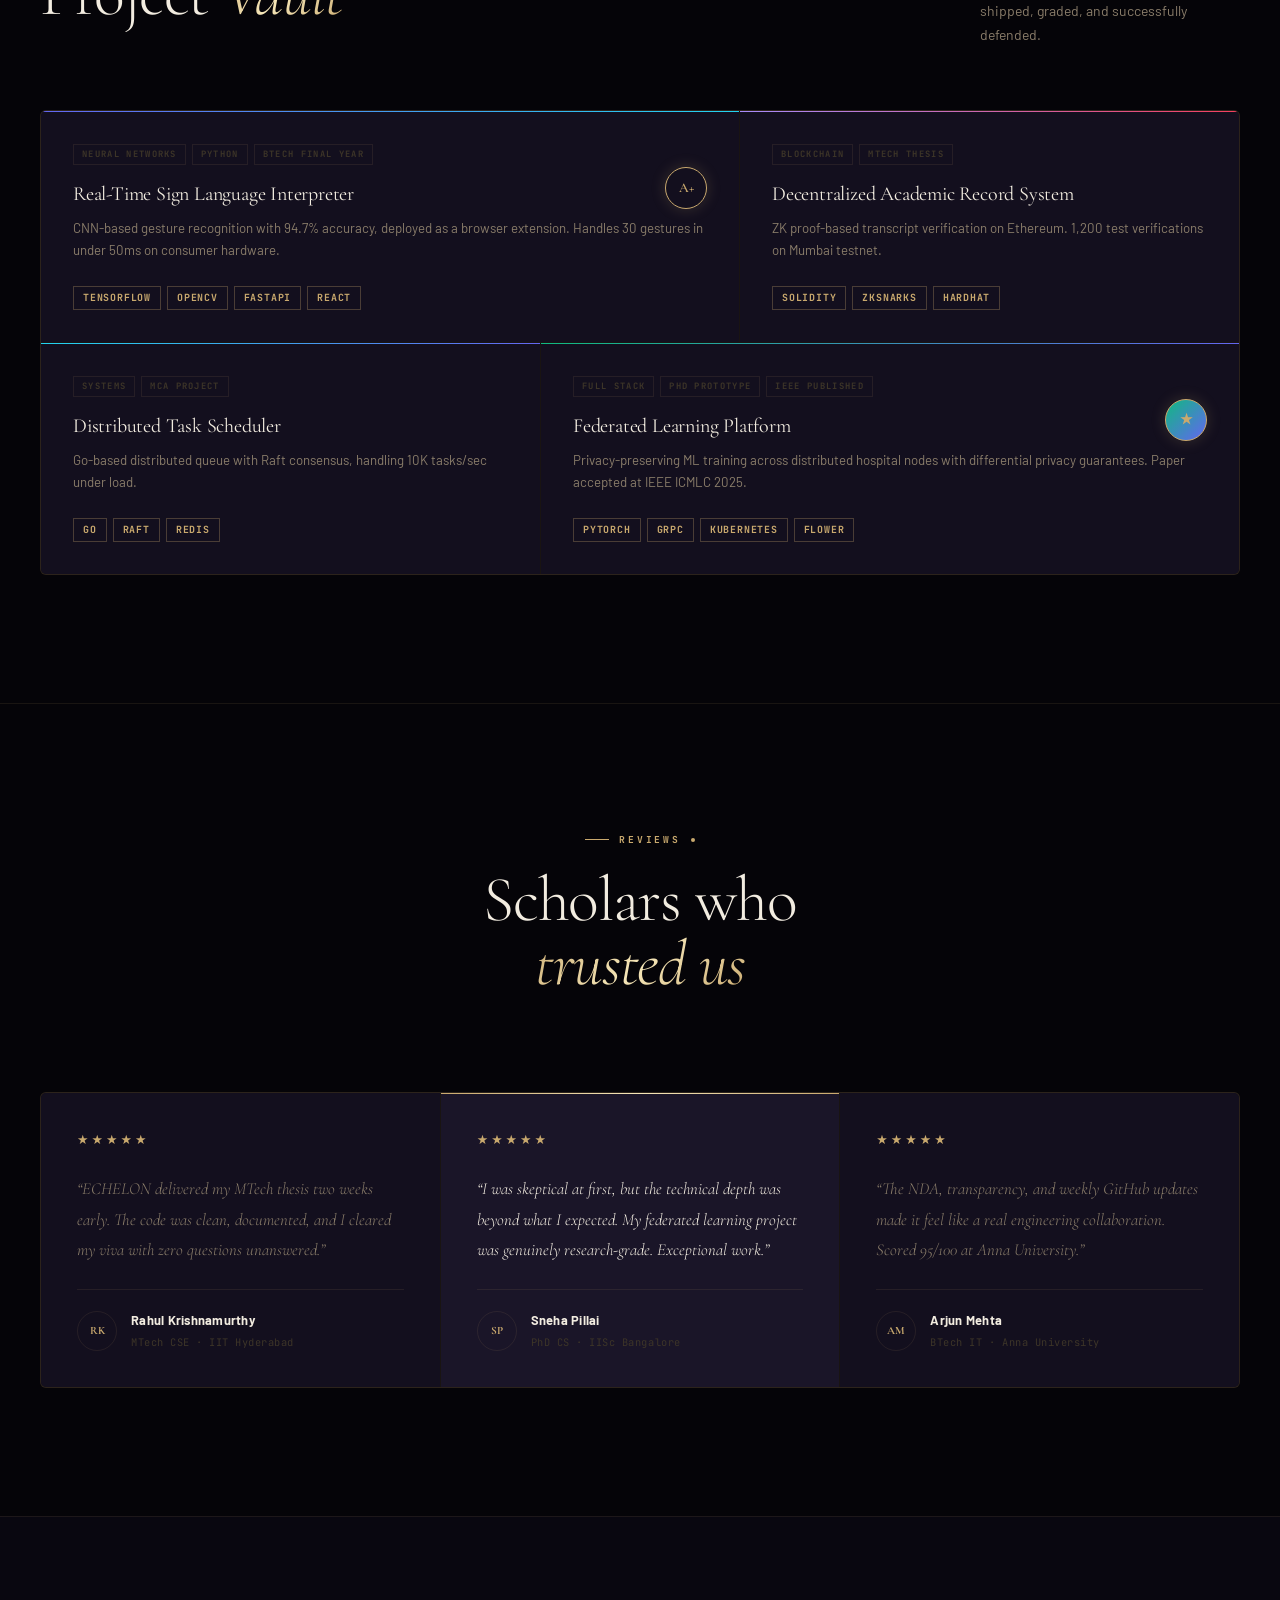
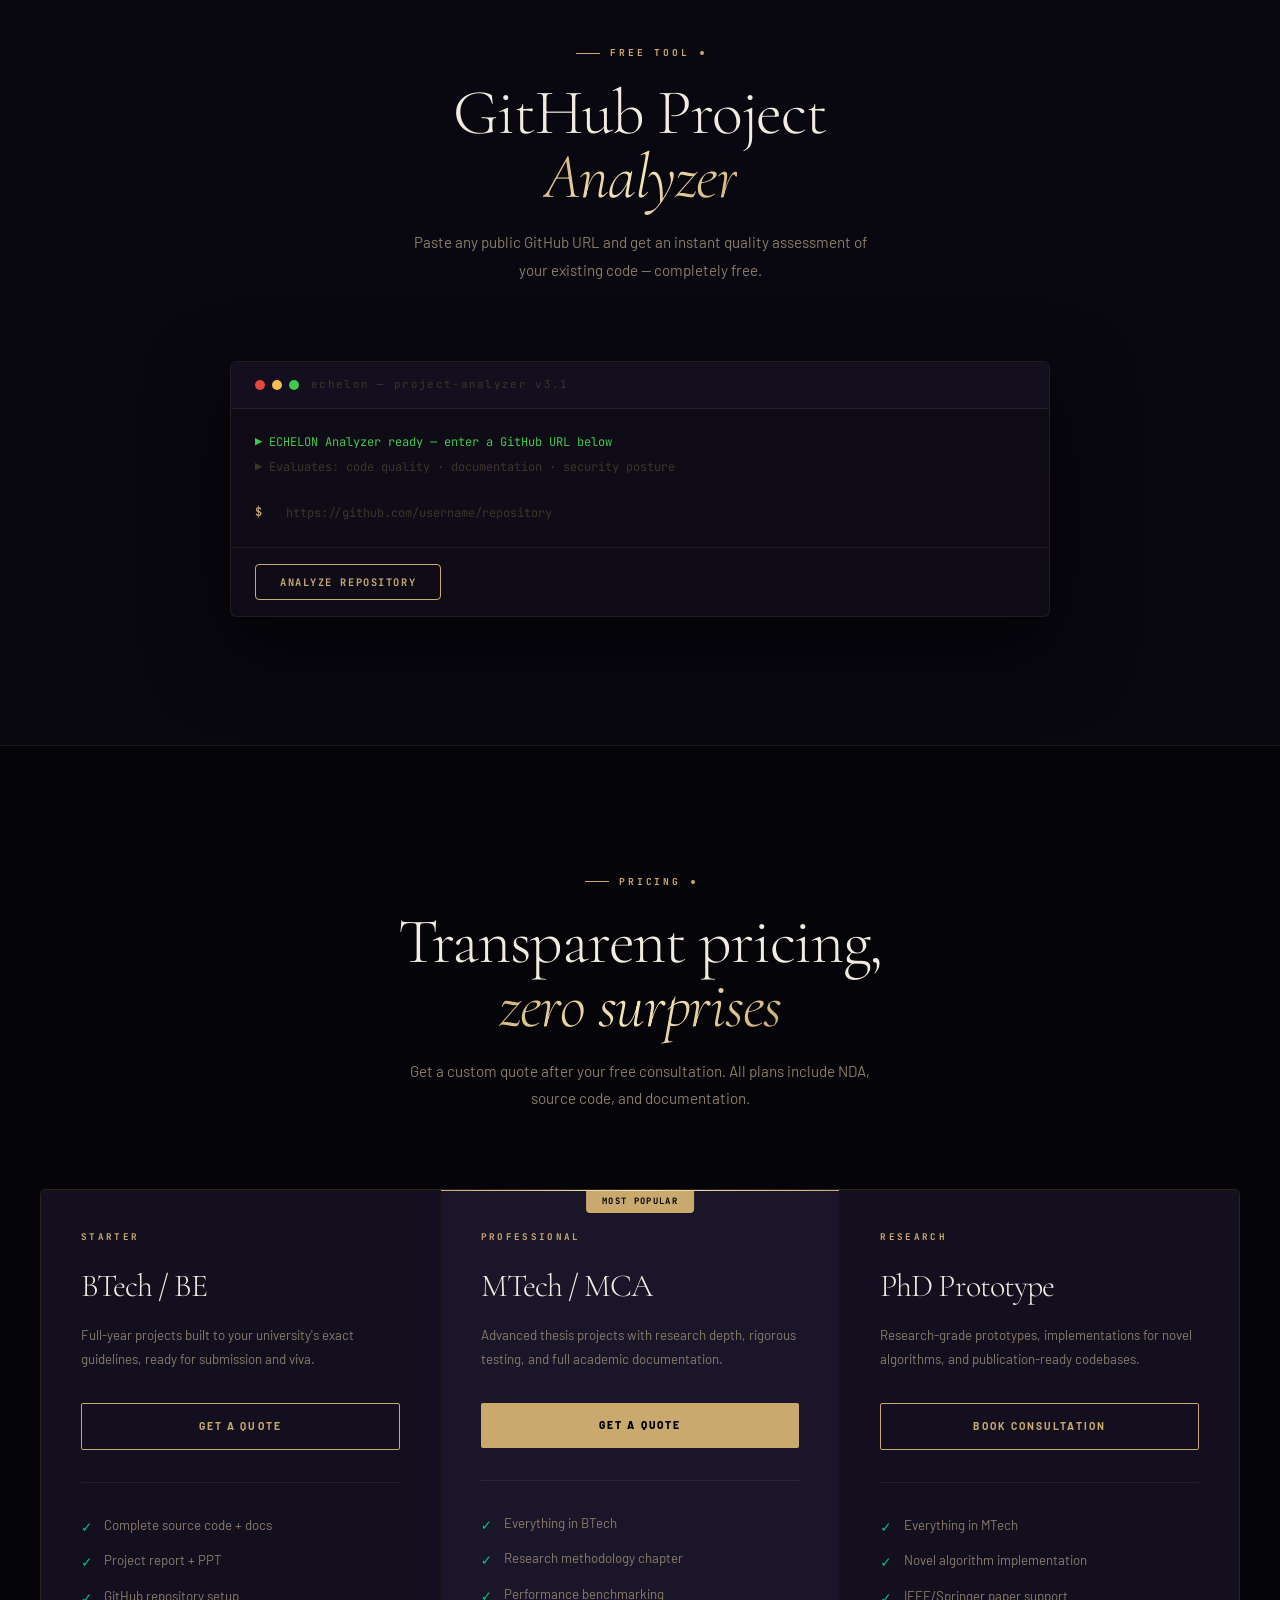
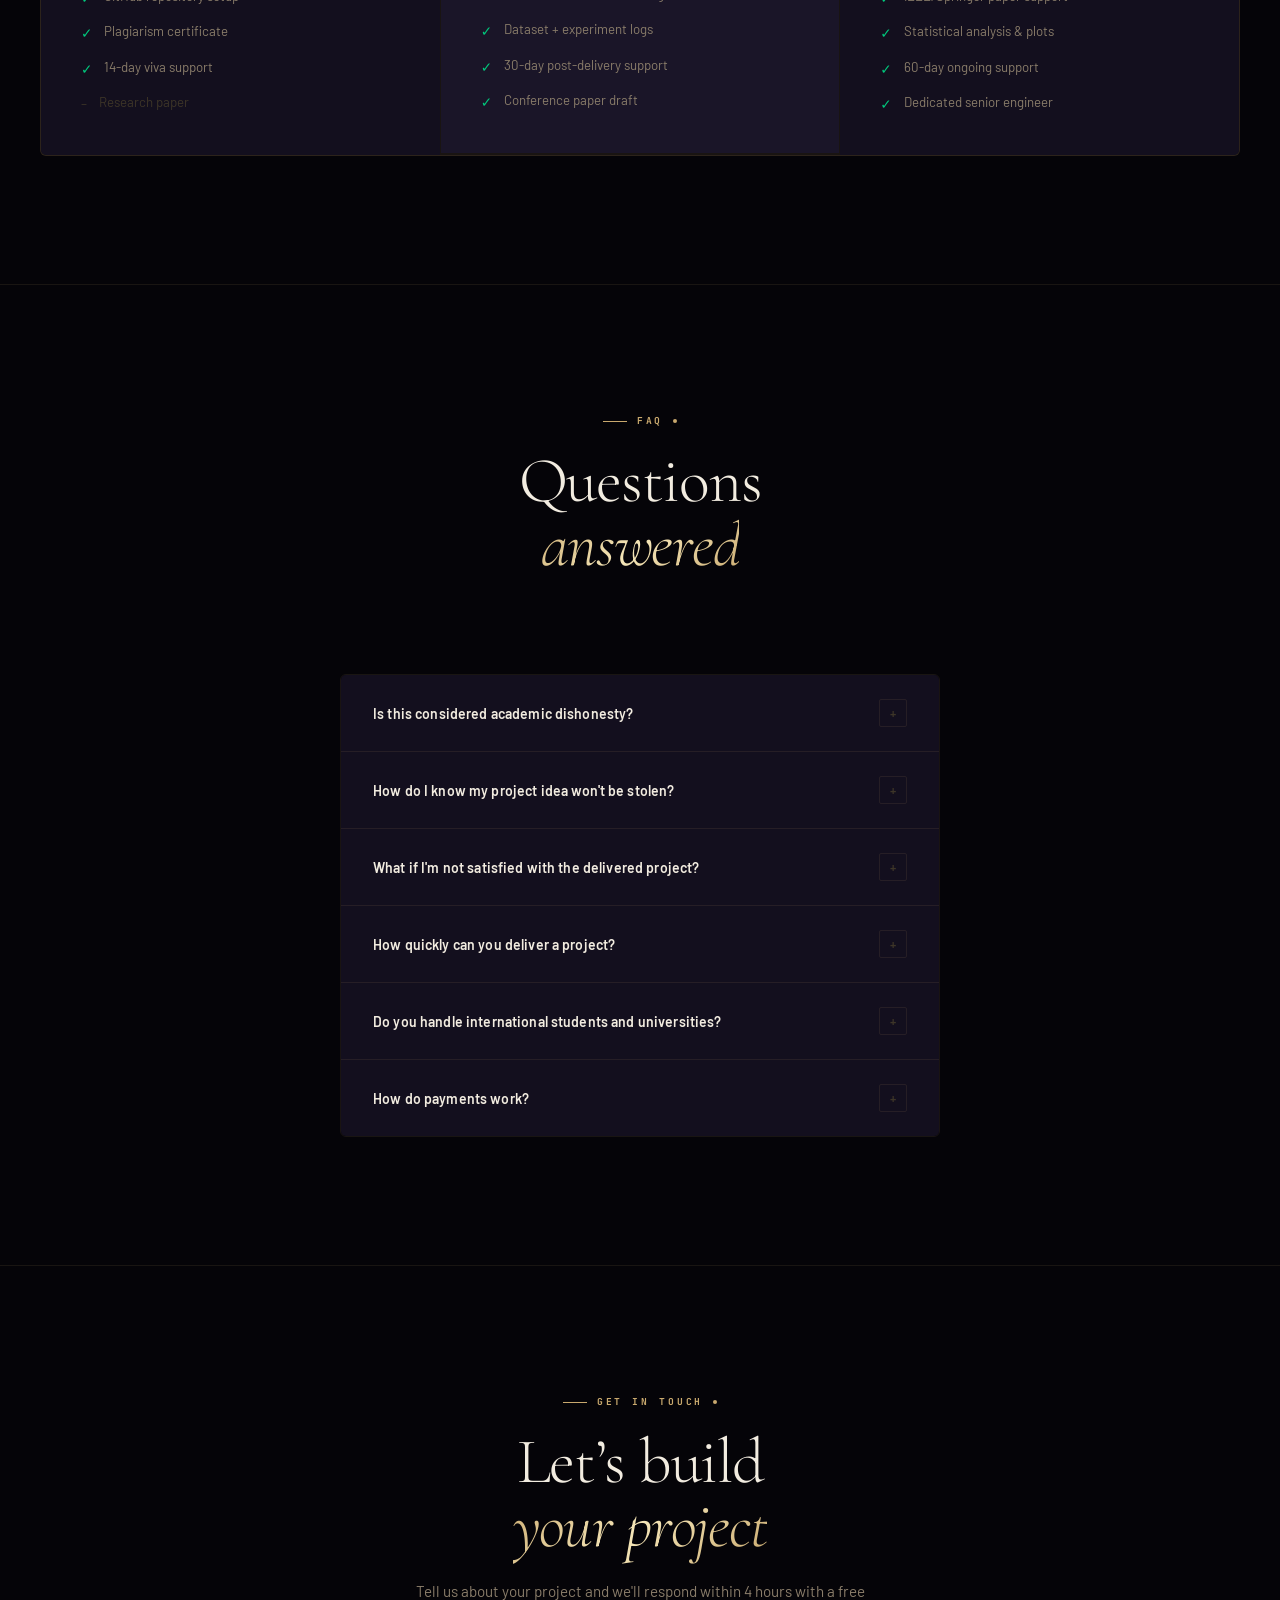
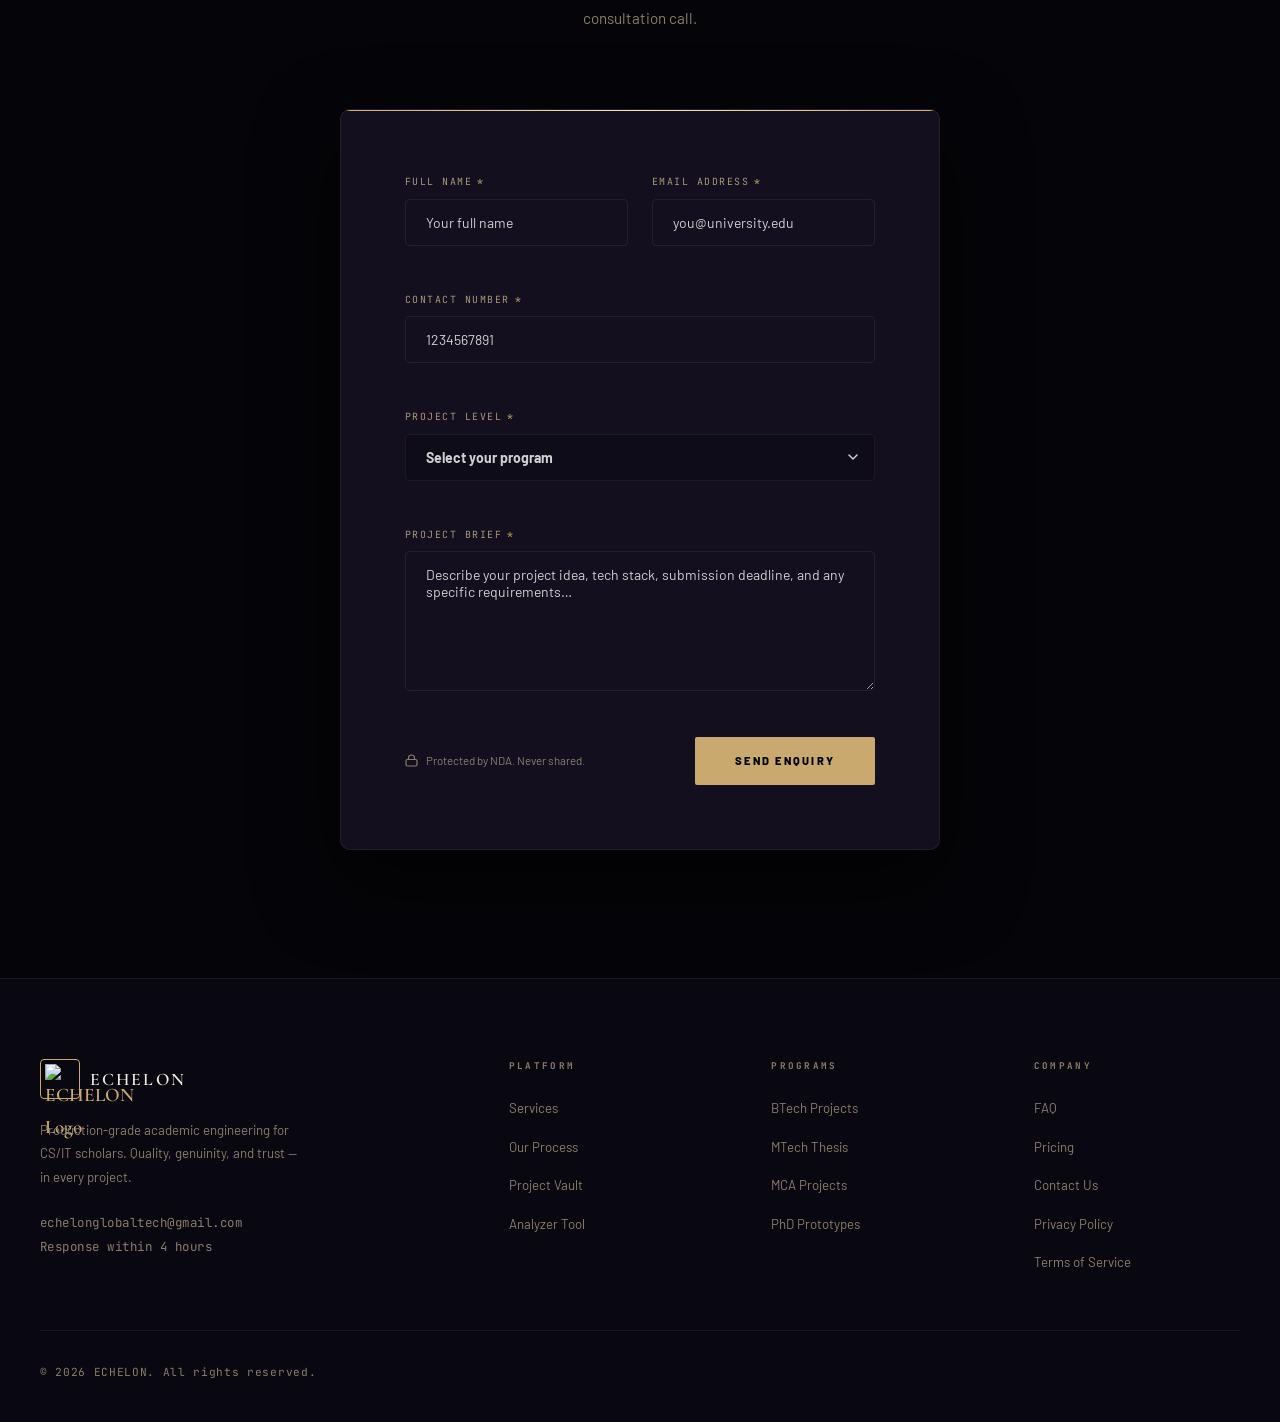
==== commit 307b01f1: "Update index.html" ====
--- a/index.html
+++ b/index.html
@@ -10,7 +10,7 @@
   <meta name="robots" content="index, follow">
   <meta name="theme-color" content="#6366f1">
   <meta name="author" content="ECHELON">
-
+  <link rel="manifest" href="/manifest.json">
   <meta property="og:type" content="website">
   <meta property="og:title" content="ECHELON · Engineering the Apex">
   <meta property="og:description" content="From concept to production-grade system. Trusted by CS/IT scholars worldwide.">
@@ -20,9 +20,8 @@
   <link href="https://fonts.googleapis.com/css2?family=Syne:wght@700;800&family=DM+Sans:wght@300;400;500;600&family=JetBrains+Mono:wght@400;500&display=swap" rel="stylesheet">
 
   <link rel="stylesheet" href="style.css">
-
+    <link rel="shortcut icon" href="https://i.postimg.cc/VksW8mmg/web-app-manifest-512x512.png?v=3">
     <link rel="icon" type="image/png" sizes="512X512" href="https://i.postimg.cc/VksW8mmg/web-app-manifest-512x512.png?v=2">
-
     <link rel="apple-touch-icon" href="https://i.postimg.cc/VksW8mmg/web-app-manifest-512x512.png?v=2">
   <style>body{opacity:0;transition:opacity .5s ease}body.loaded{opacity:1}</style>
 </head>
@@ -72,6 +71,8 @@
           <li><a href="#terminal" class="nav-link">Tools</a></li>
           <li><a href="#pricing"  class="nav-link">Pricing</a></li>
           <li><a href="#faq"      class="nav-link">FAQ</a></li>
+          <li><a href="terms.html"  class="nav-link">Terms of Service</a></li>
+          <li><a href="privacy.html"  class="nav-link">Privacy Policy</a></li>
         </ul>
 
         <!-- Actions -->
@@ -901,23 +902,6 @@
             <a href="mailto:echelonglobaltech@gmail.com">echelonglobaltech@gmail.com</a>
             <span>Response within 4 hours</span>
           </div>
-          <div class="footer-social" style="margin-top:1.25rem">
-            <a href="#" class="social-btn" aria-label="GitHub" rel="noopener noreferrer">
-              <svg width="16" height="16" viewBox="0 0 24 24" fill="currentColor">
-                <path d="M12 0C5.37 0 0 5.37 0 12c0 5.3 3.438 9.8 8.205 11.385.6.113.82-.258.82-.577 0-.285-.01-1.04-.015-2.04-3.338.724-4.042-1.61-4.042-1.61C4.422 18.07 3.633 17.7 3.633 17.7c-1.087-.744.084-.729.084-.729 1.205.084 1.838 1.236 1.838 1.236 1.07 1.835 2.809 1.305 3.495.998.108-.776.417-1.305.76-1.605-2.665-.3-5.466-1.332-5.466-5.93 0-1.31.465-2.38 1.235-3.22-.135-.303-.54-1.523.105-3.176 0 0 1.005-.322 3.3 1.23.96-.267 1.98-.399 3-.405 1.02.006 2.04.138 3 .405 2.28-1.552 3.285-1.23 3.285-1.23.645 1.653.24 2.873.12 3.176.765.84 1.23 1.91 1.23 3.22 0 4.61-2.805 5.625-5.475 5.92.42.36.81 1.096.81 2.22 0 1.606-.015 2.896-.015 3.286 0 .315.21.69.825.57C20.565 21.795 24 17.295 24 12c0-6.63-5.37-12-12-12"/>
-              </svg>
-            </a>
-            <a href="#" class="social-btn" aria-label="LinkedIn" rel="noopener noreferrer">
-              <svg width="16" height="16" viewBox="0 0 24 24" fill="currentColor">
-                <path d="M20.447 20.452h-3.554v-5.569c0-1.328-.027-3.037-1.852-3.037-1.853 0-2.136 1.445-2.136 2.939v5.667H9.351V9h3.414v1.561h.046c.477-.9 1.637-1.85 3.37-1.85 3.601 0 4.267 2.37 4.267 5.455v6.286zM5.337 7.433a2.062 2.062 0 0 1-2.063-2.065 2.064 2.064 0 1 1 2.063 2.065zm1.782 13.019H3.555V9h3.564v11.452zM22.225 0H1.771C.792 0 0 .774 0 1.729v20.542C0 23.227.792 24 1.771 24h20.451C23.2 24 24 23.227 24 22.271V1.729C24 .774 23.2 0 22.222 0h.003z"/>
-              </svg>
-            </a>
-            <a href="#" class="social-btn" aria-label="Twitter / X" rel="noopener noreferrer">
-              <svg width="16" height="16" viewBox="0 0 24 24" fill="currentColor">
-                <path d="M18.244 2.25h3.308l-7.227 8.26 8.502 11.24H16.17l-5.214-6.817L4.99 21.75H1.68l7.73-8.835L1.254 2.25H8.08l4.713 6.231zm-1.161 17.52h1.833L7.084 4.126H5.117z"/>
-              </svg>
-            </a>
-          </div>
         </div>
 
         <div class="footer-col">
@@ -946,19 +930,17 @@
             <li><a href="#faq">FAQ</a></li>
             <li><a href="#pricing">Pricing</a></li>
             <li><a href="#contact">Contact Us</a></li>
-            <li><a href="#">Privacy Policy</a></li>
+            <li><a href="privacy.html">Privacy Policy</a></li>
+            <li><a href="terms.html">Terms of Service</a></li>
           </ul>
         </div>
 
       </div>
 
-      <div class="footer-bottom">
-        <span>&copy; 2026 ECHELON. All rights reserved.</span>
-        <nav class="footer-legal" aria-label="Legal links">
-          <a href="#">Privacy Policy</a>
-          <a href="#">Terms of Service</a>
-        </nav>
-      </div>
+      
+    <div class="footer-bottom">
+    <span>&copy; 2026 ECHELON. All rights reserved.</span>
+    </div>
     </div>
   </footer>
 
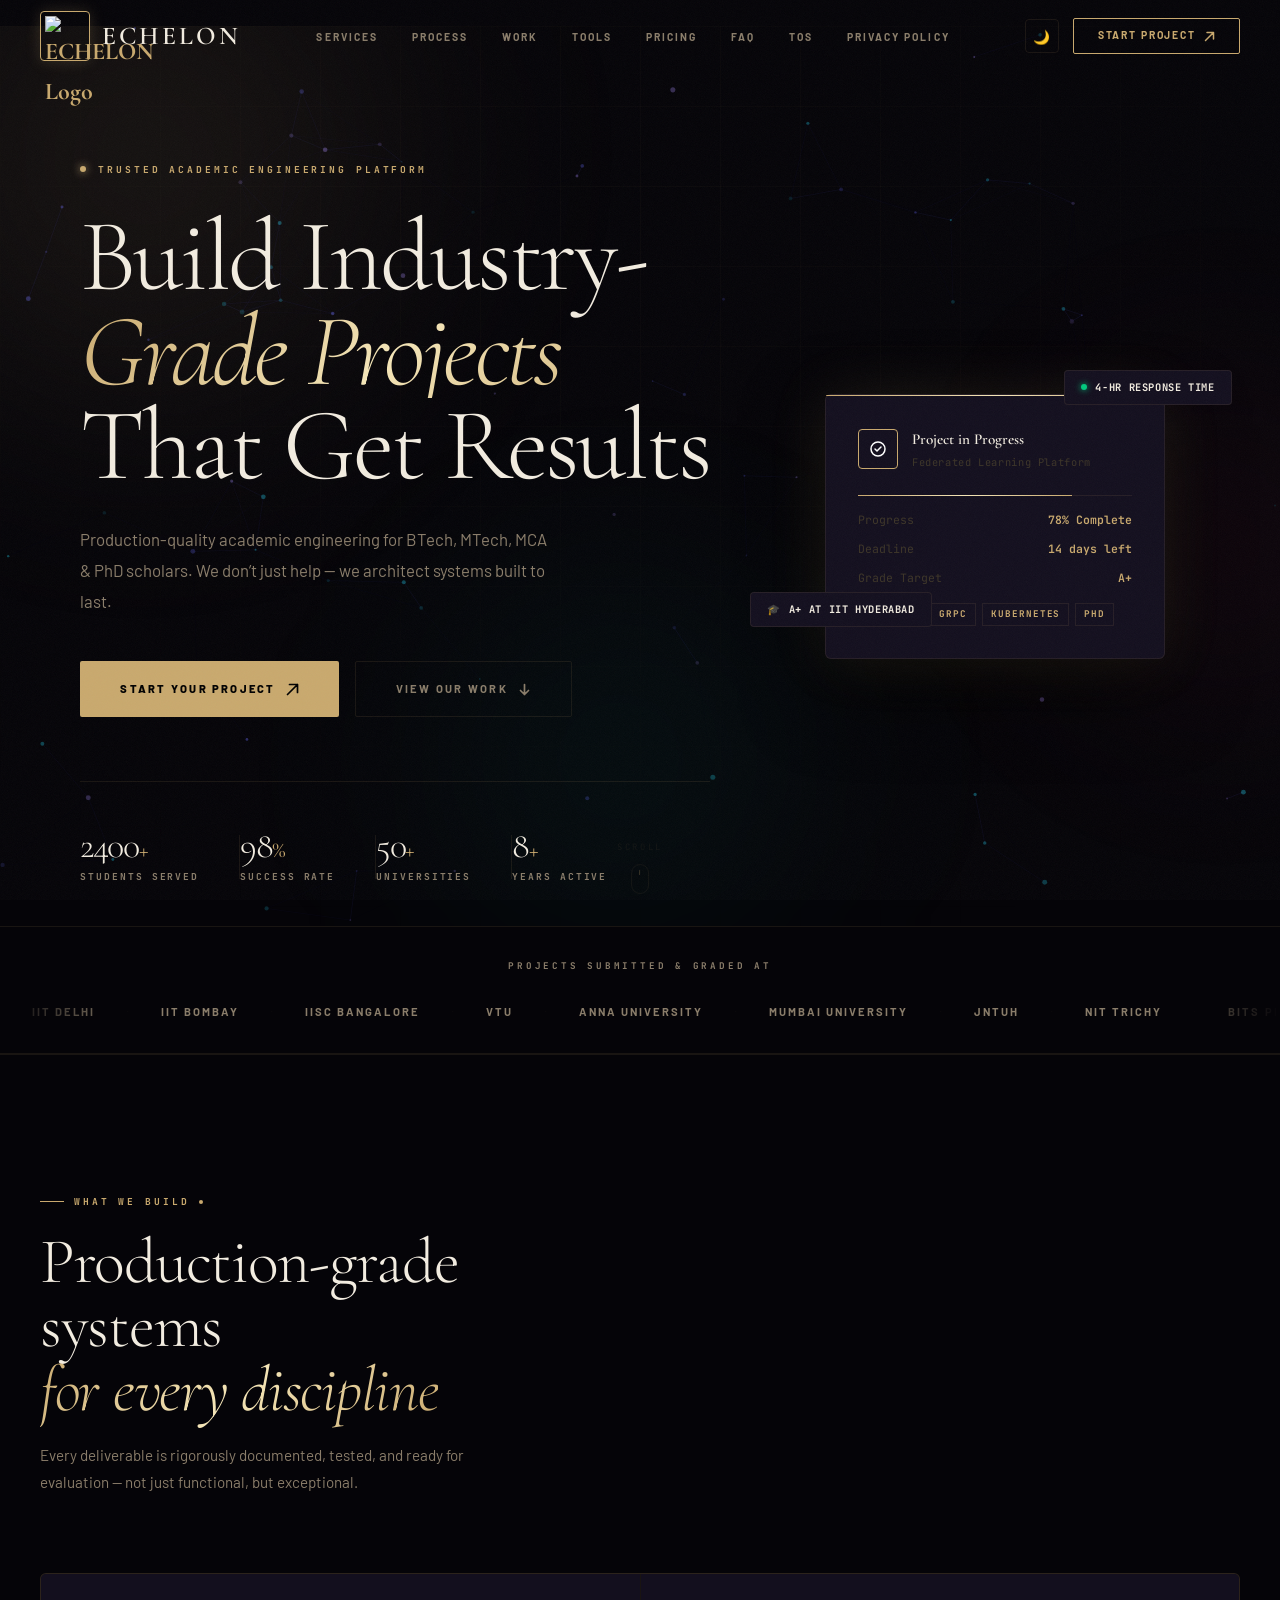
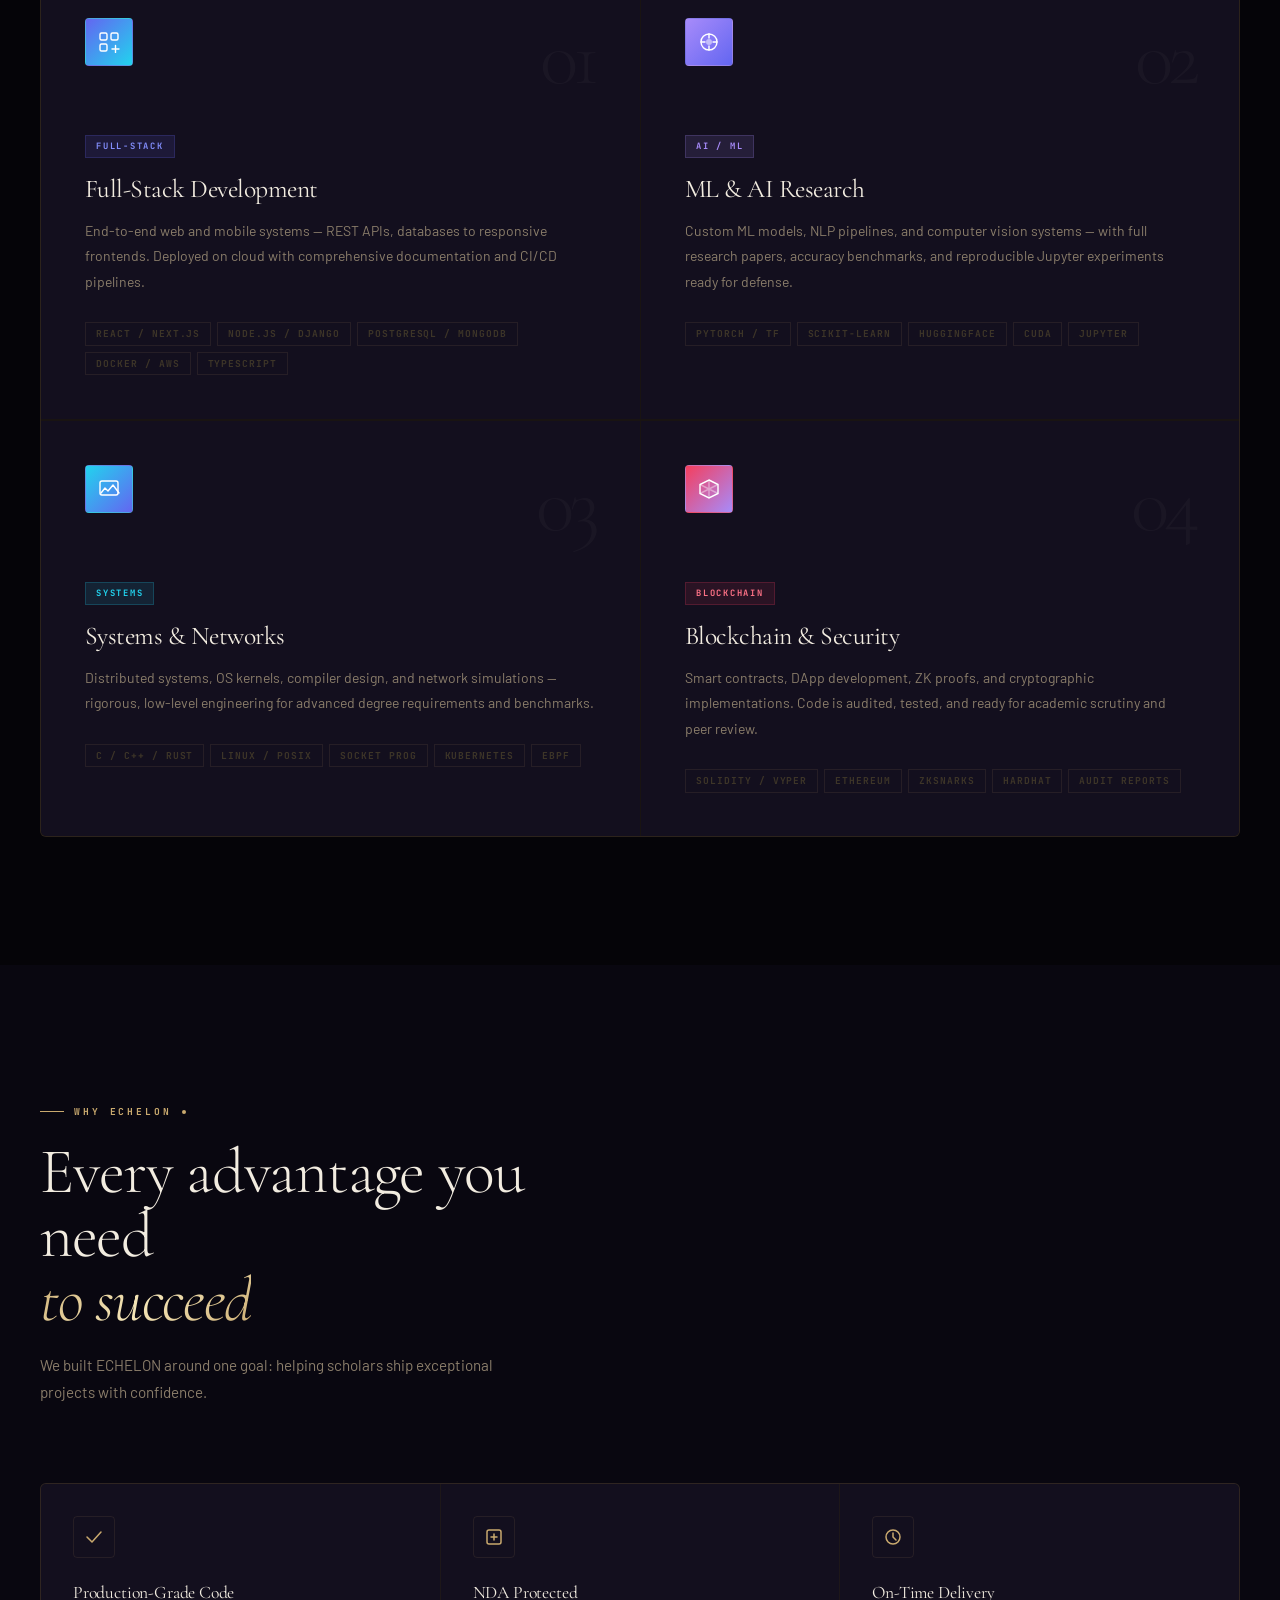
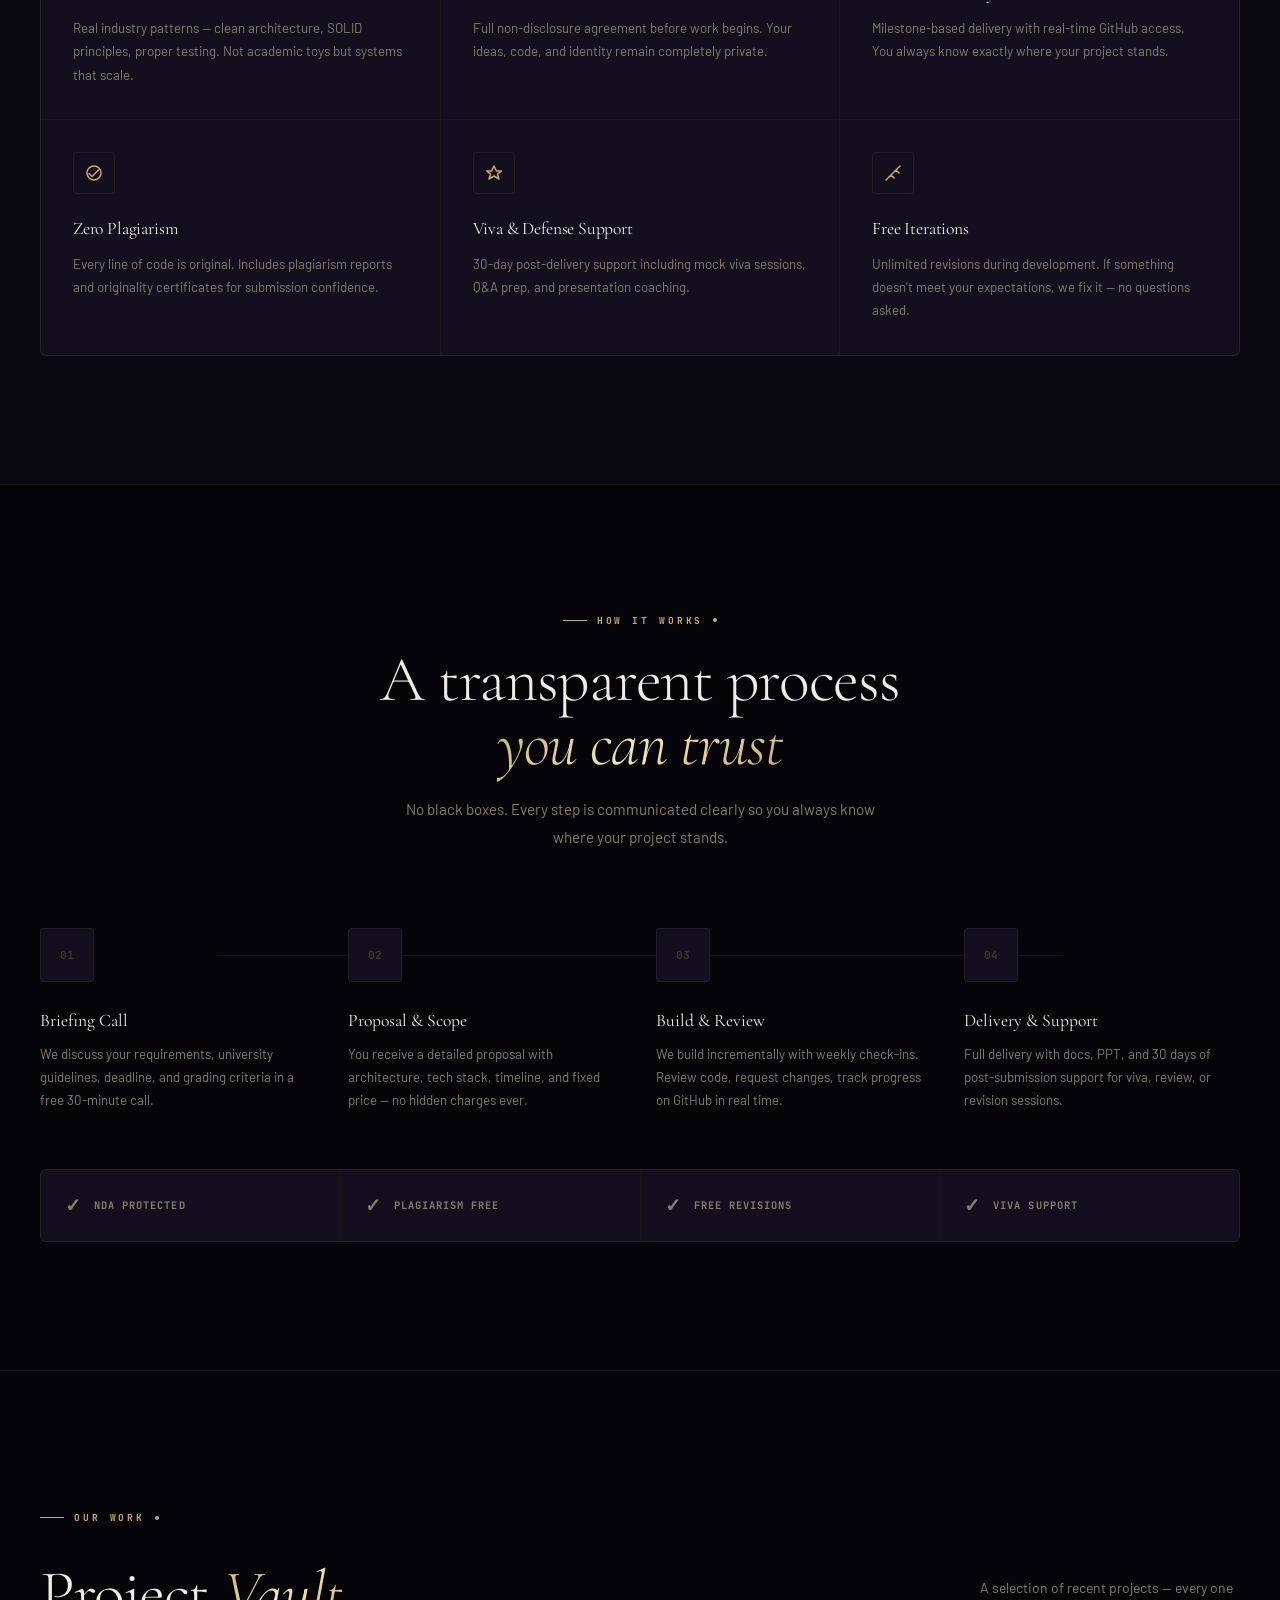
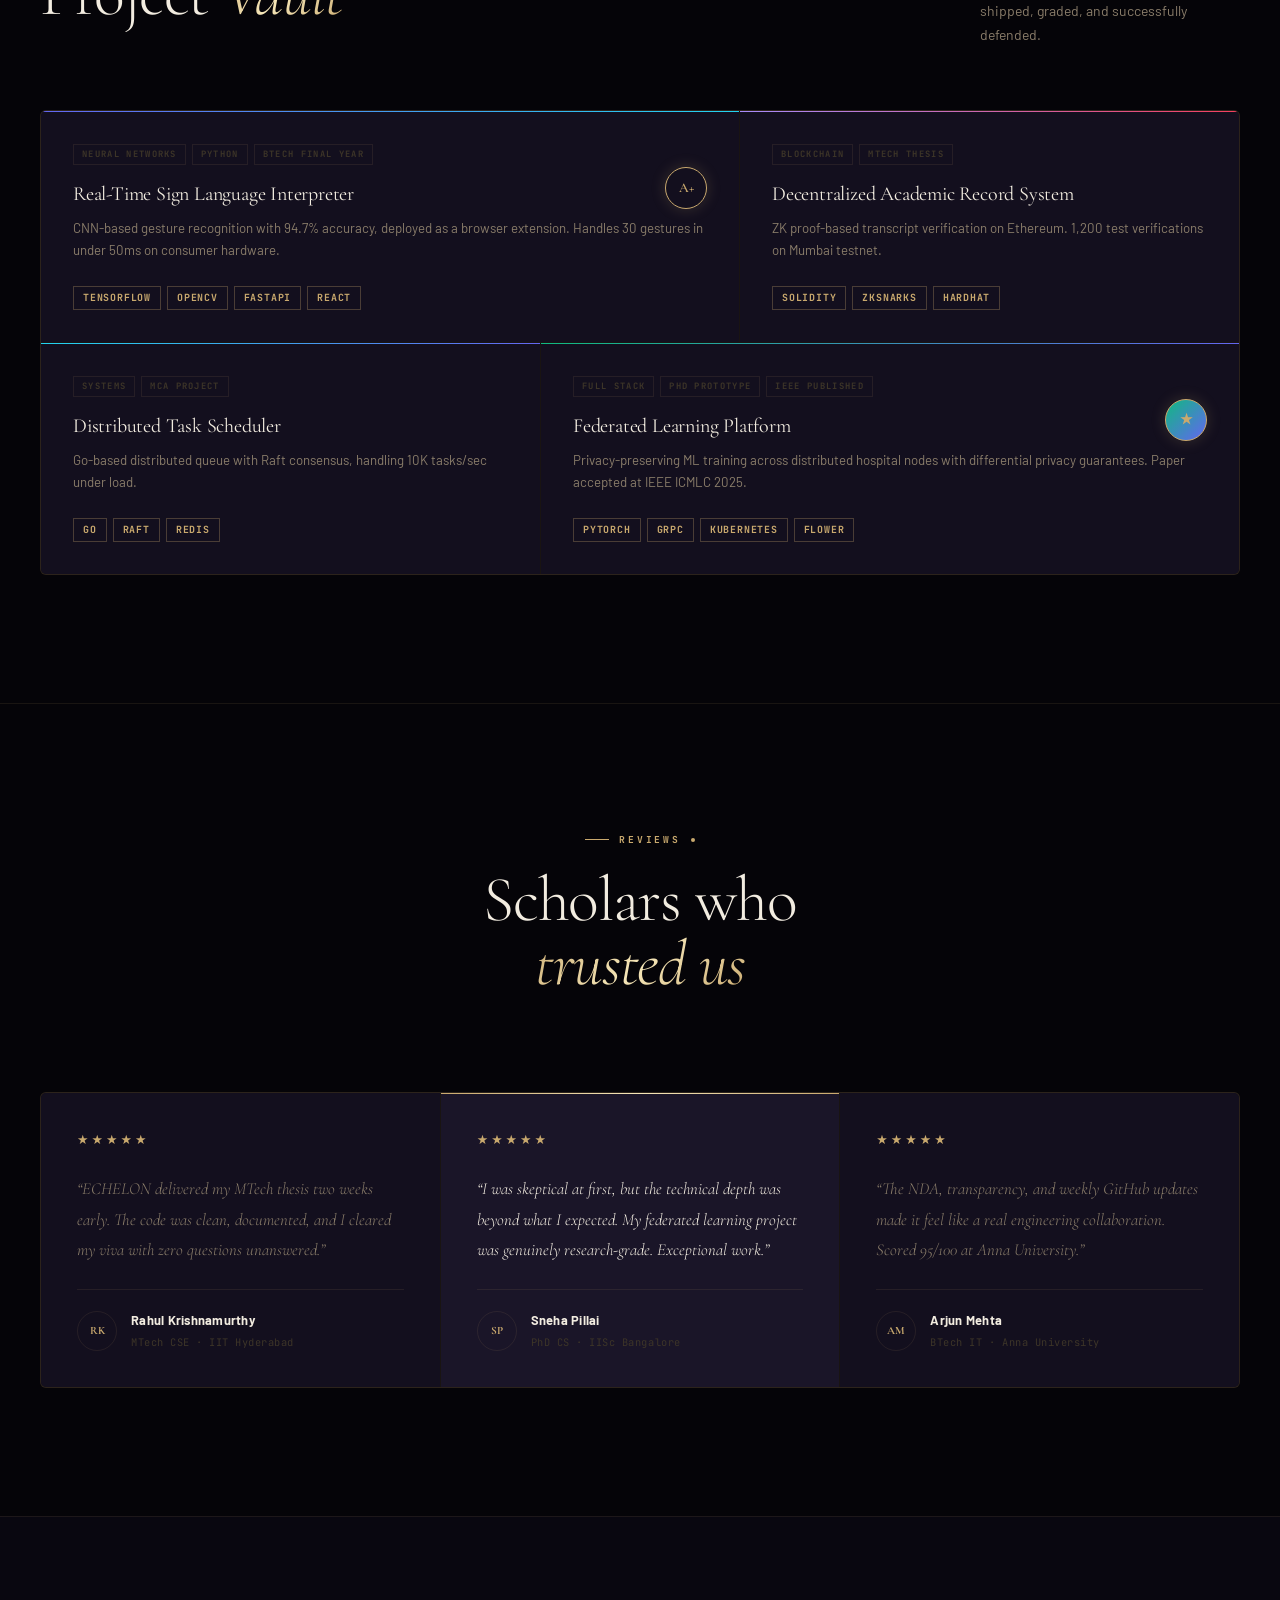
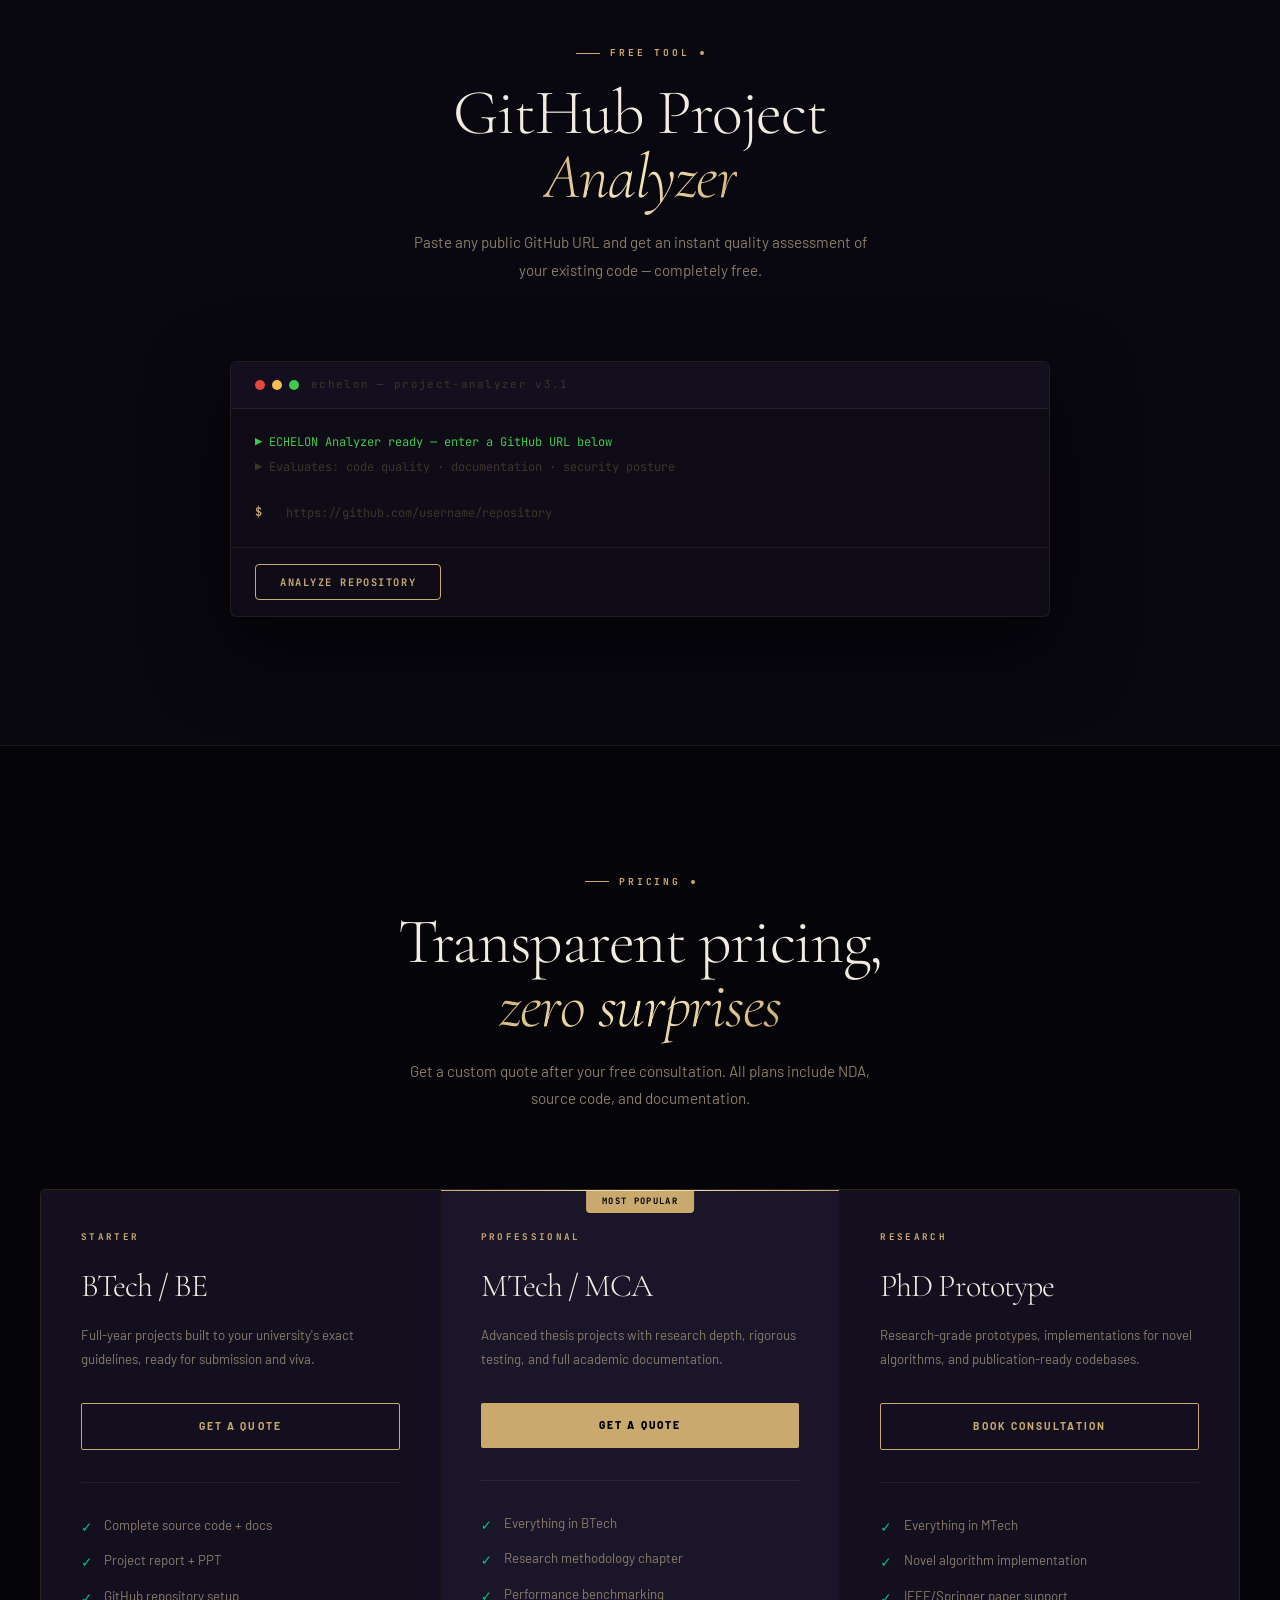
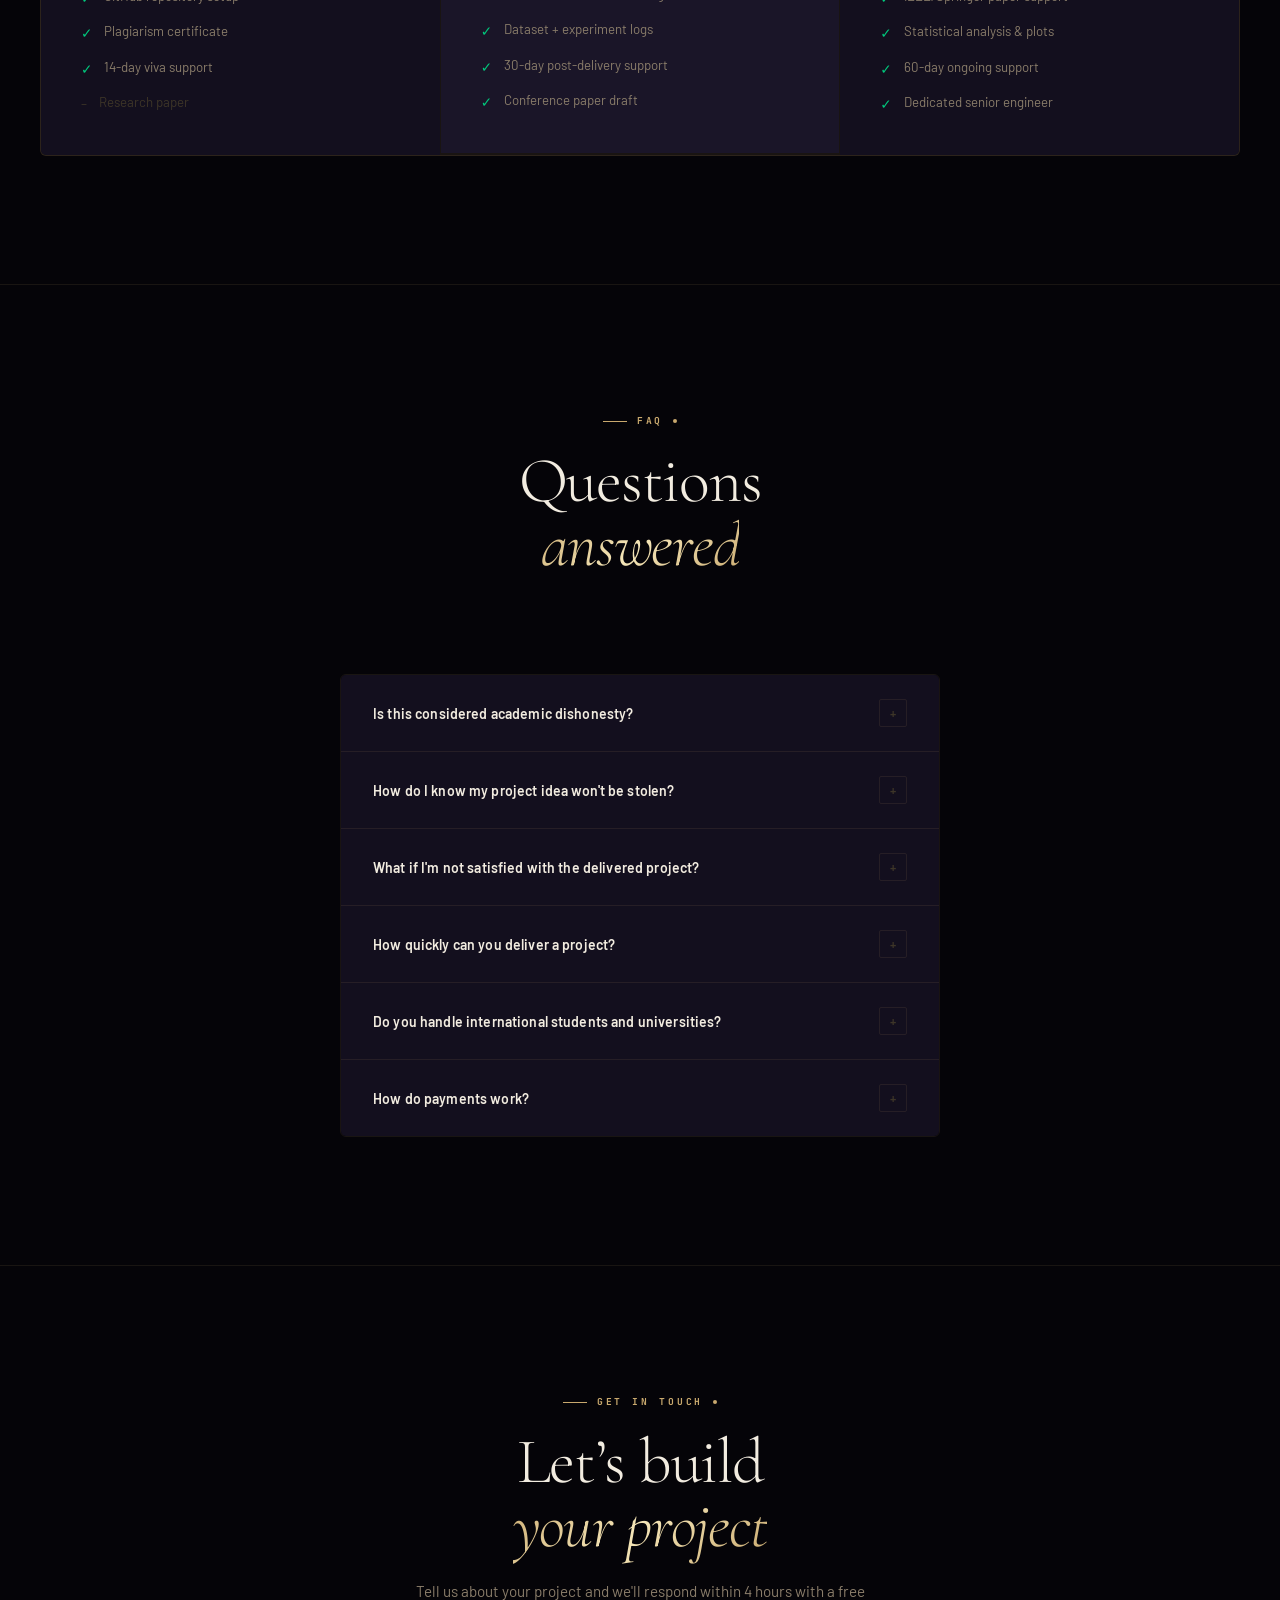
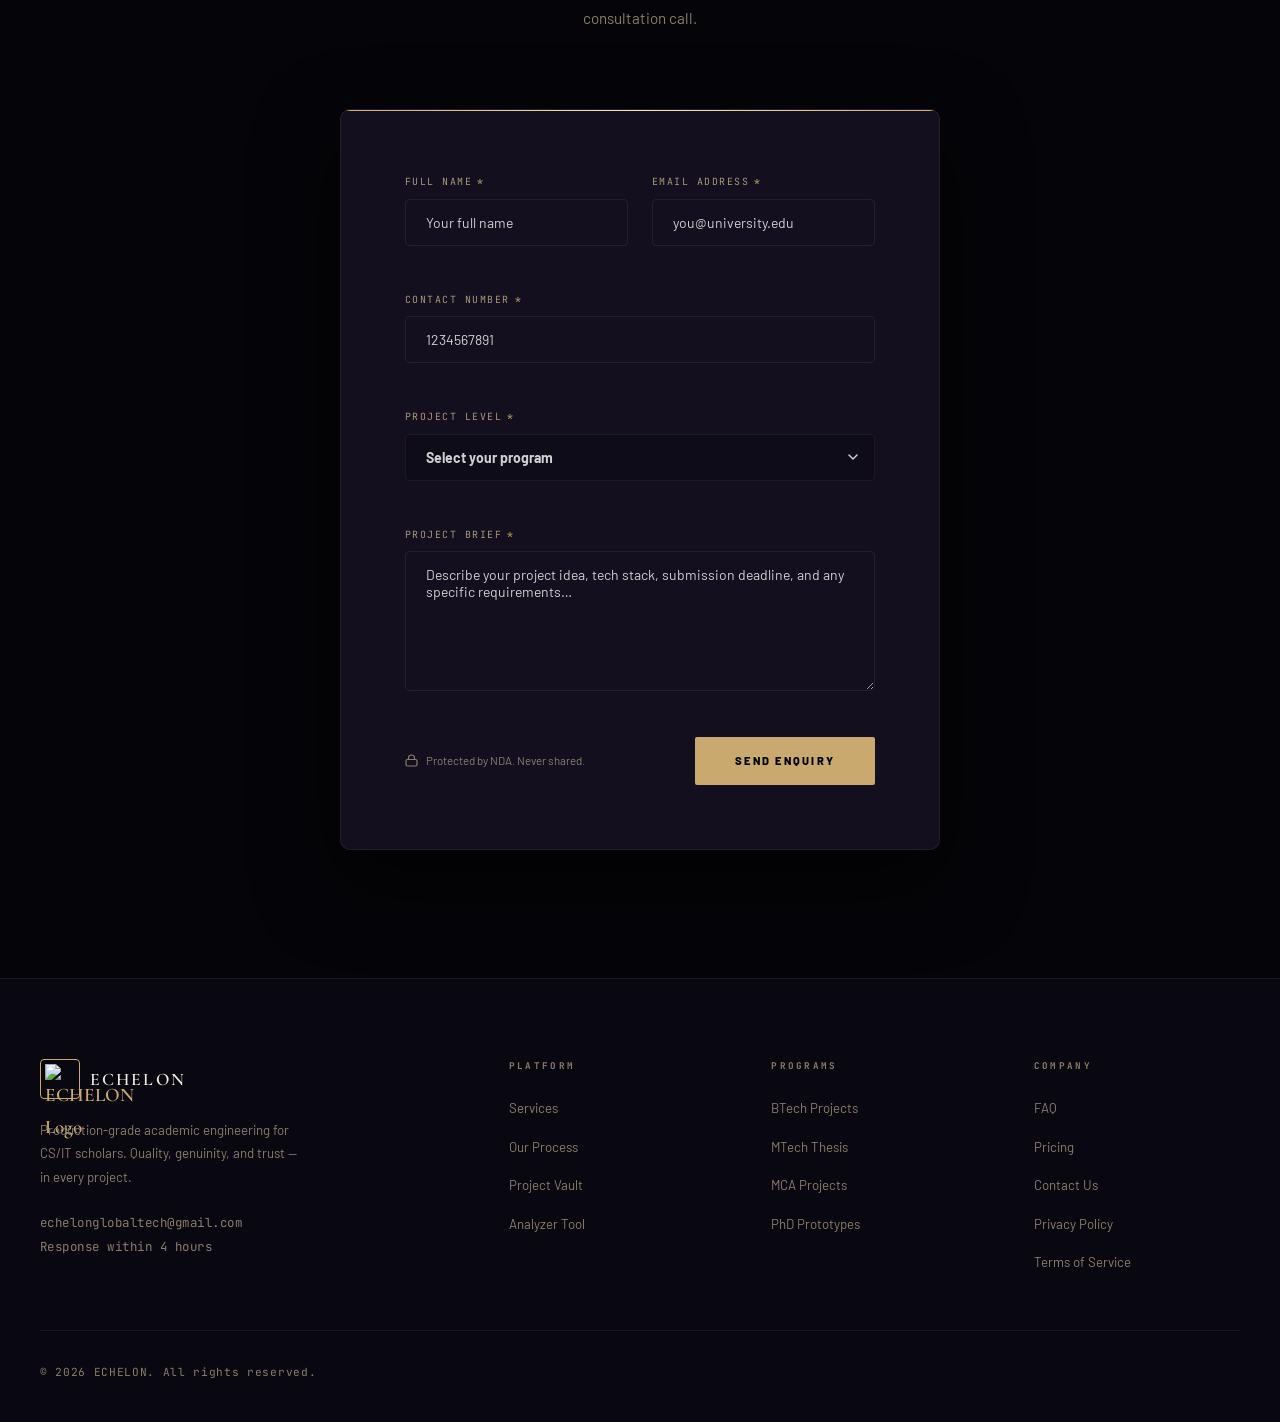
==== commit b80786ab: "Update index.html" ====
--- a/index.html
+++ b/index.html
@@ -71,7 +71,7 @@
           <li><a href="#terminal" class="nav-link">Tools</a></li>
           <li><a href="#pricing"  class="nav-link">Pricing</a></li>
           <li><a href="#faq"      class="nav-link">FAQ</a></li>
-          <li><a href="terms.html"  class="nav-link">Terms of Service</a></li>
+          <li><a href="terms.html"  class="nav-link">TOS</a></li>
           <li><a href="privacy.html"  class="nav-link">Privacy Policy</a></li>
         </ul>
 
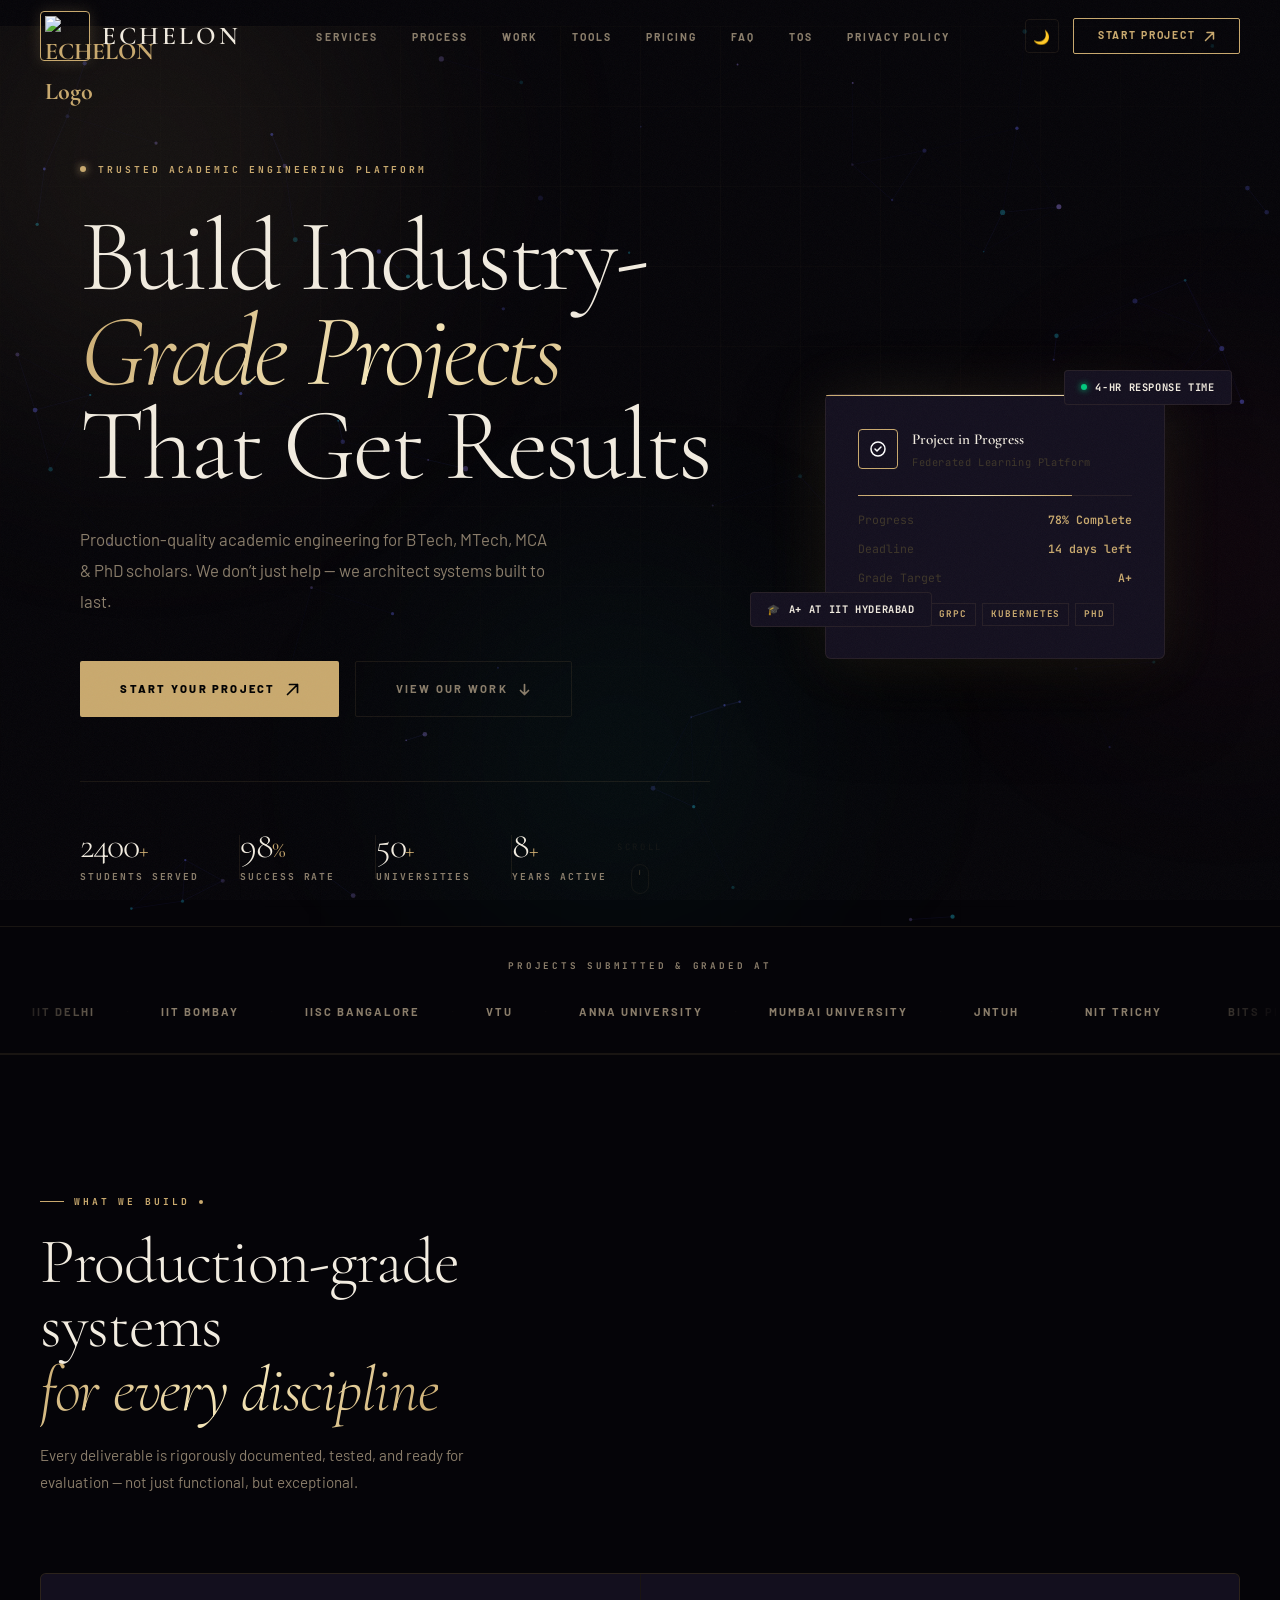
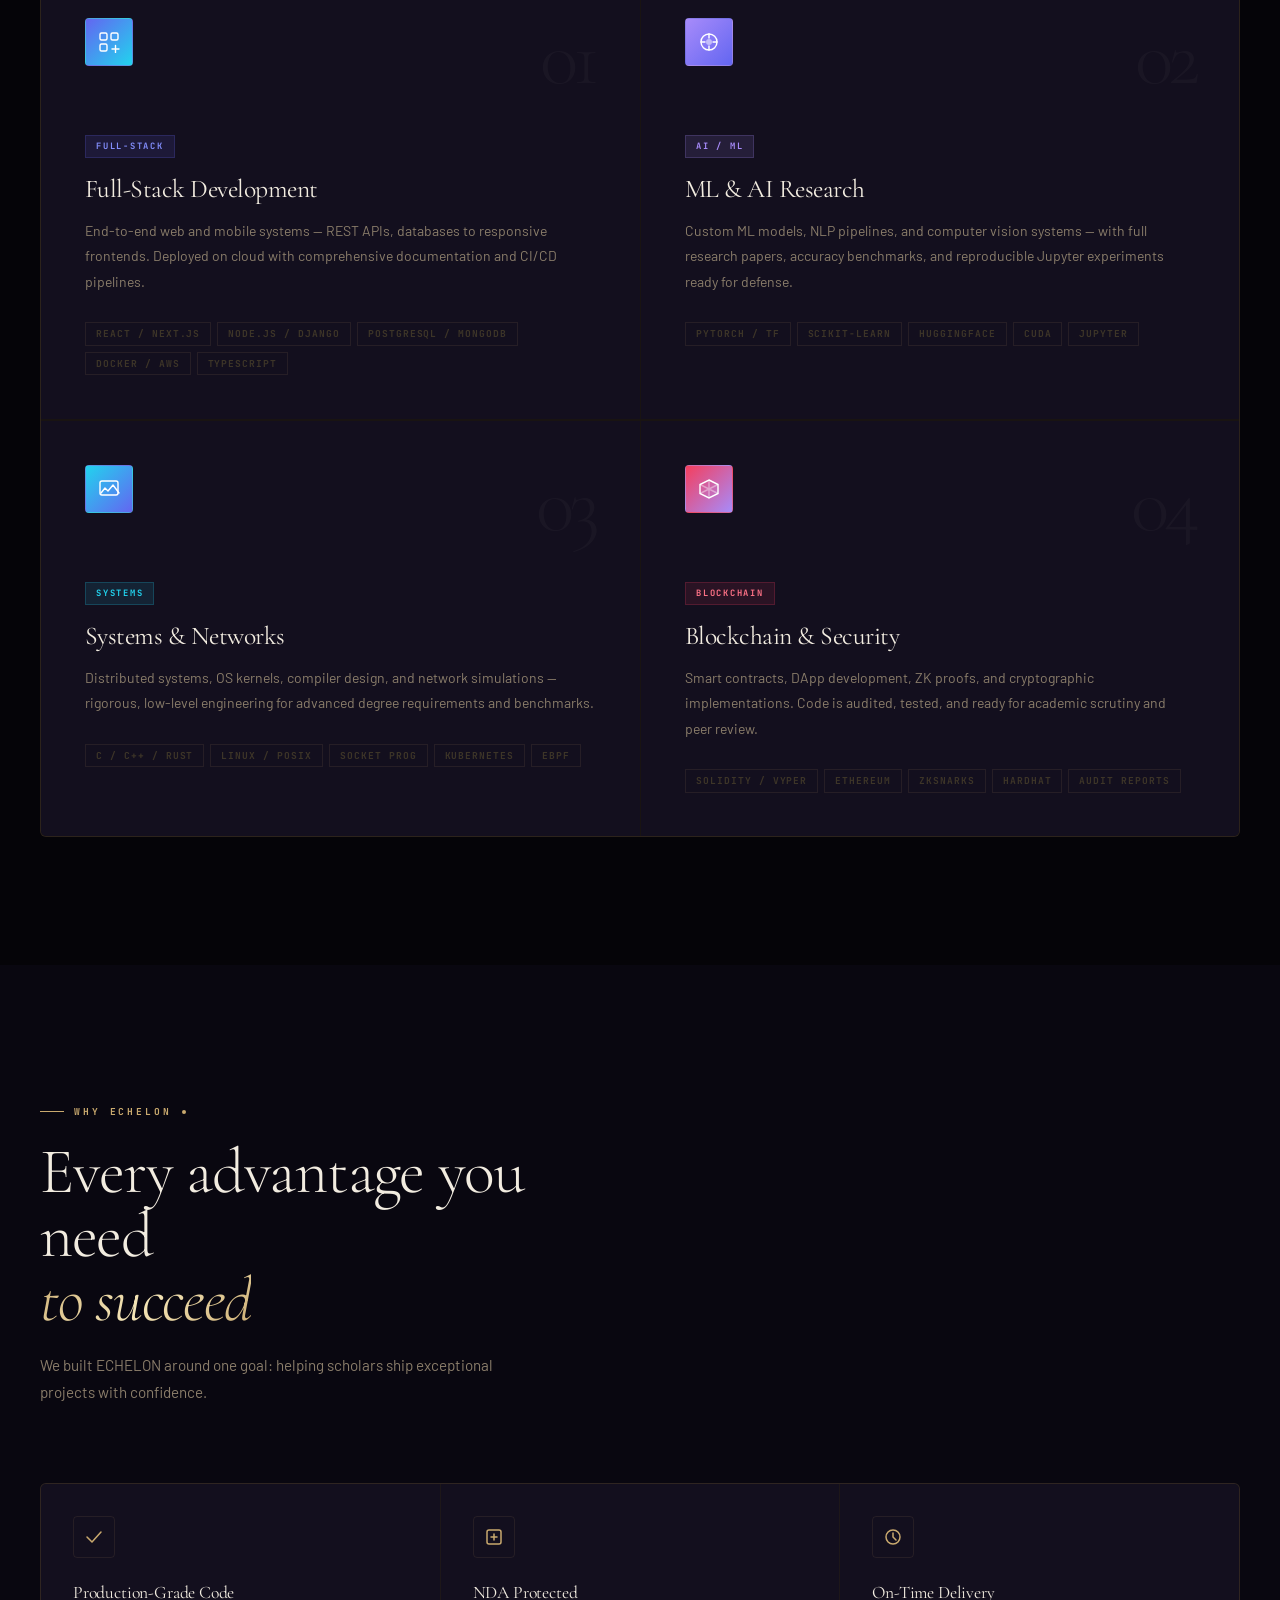
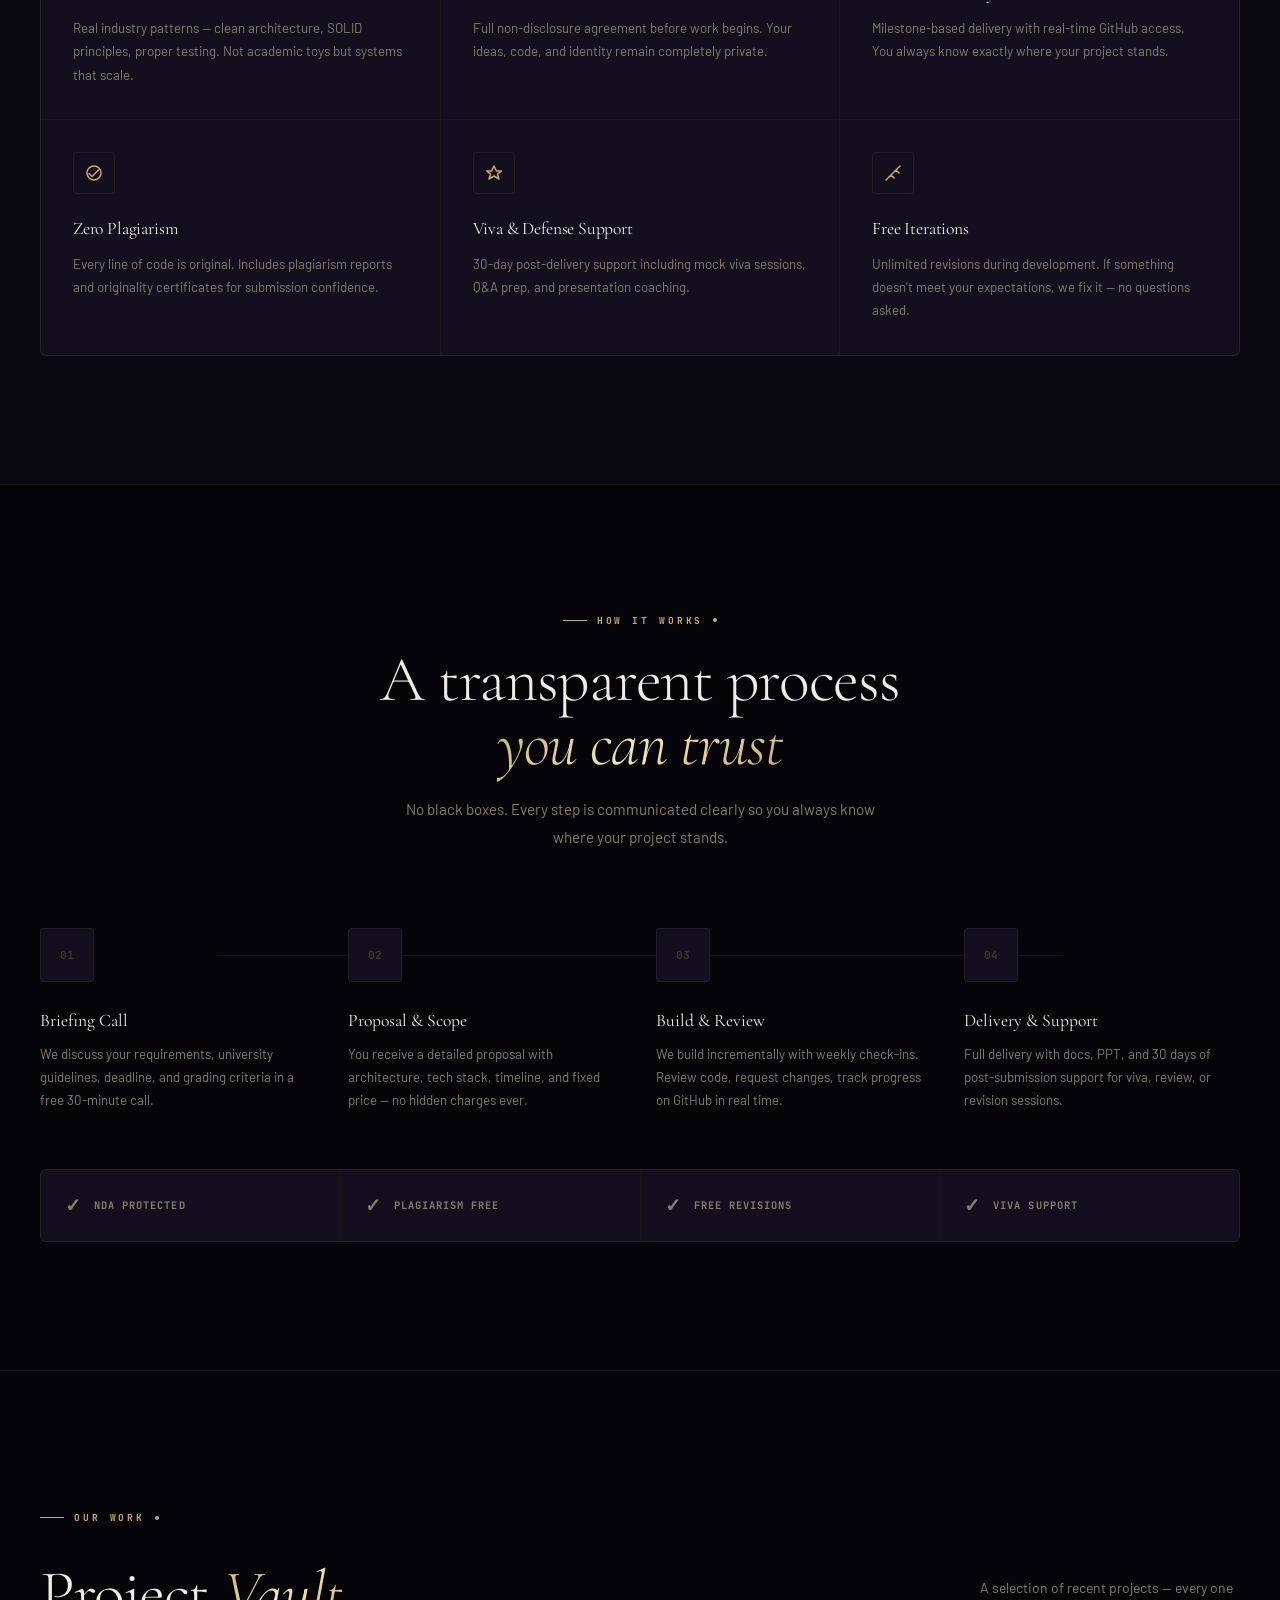
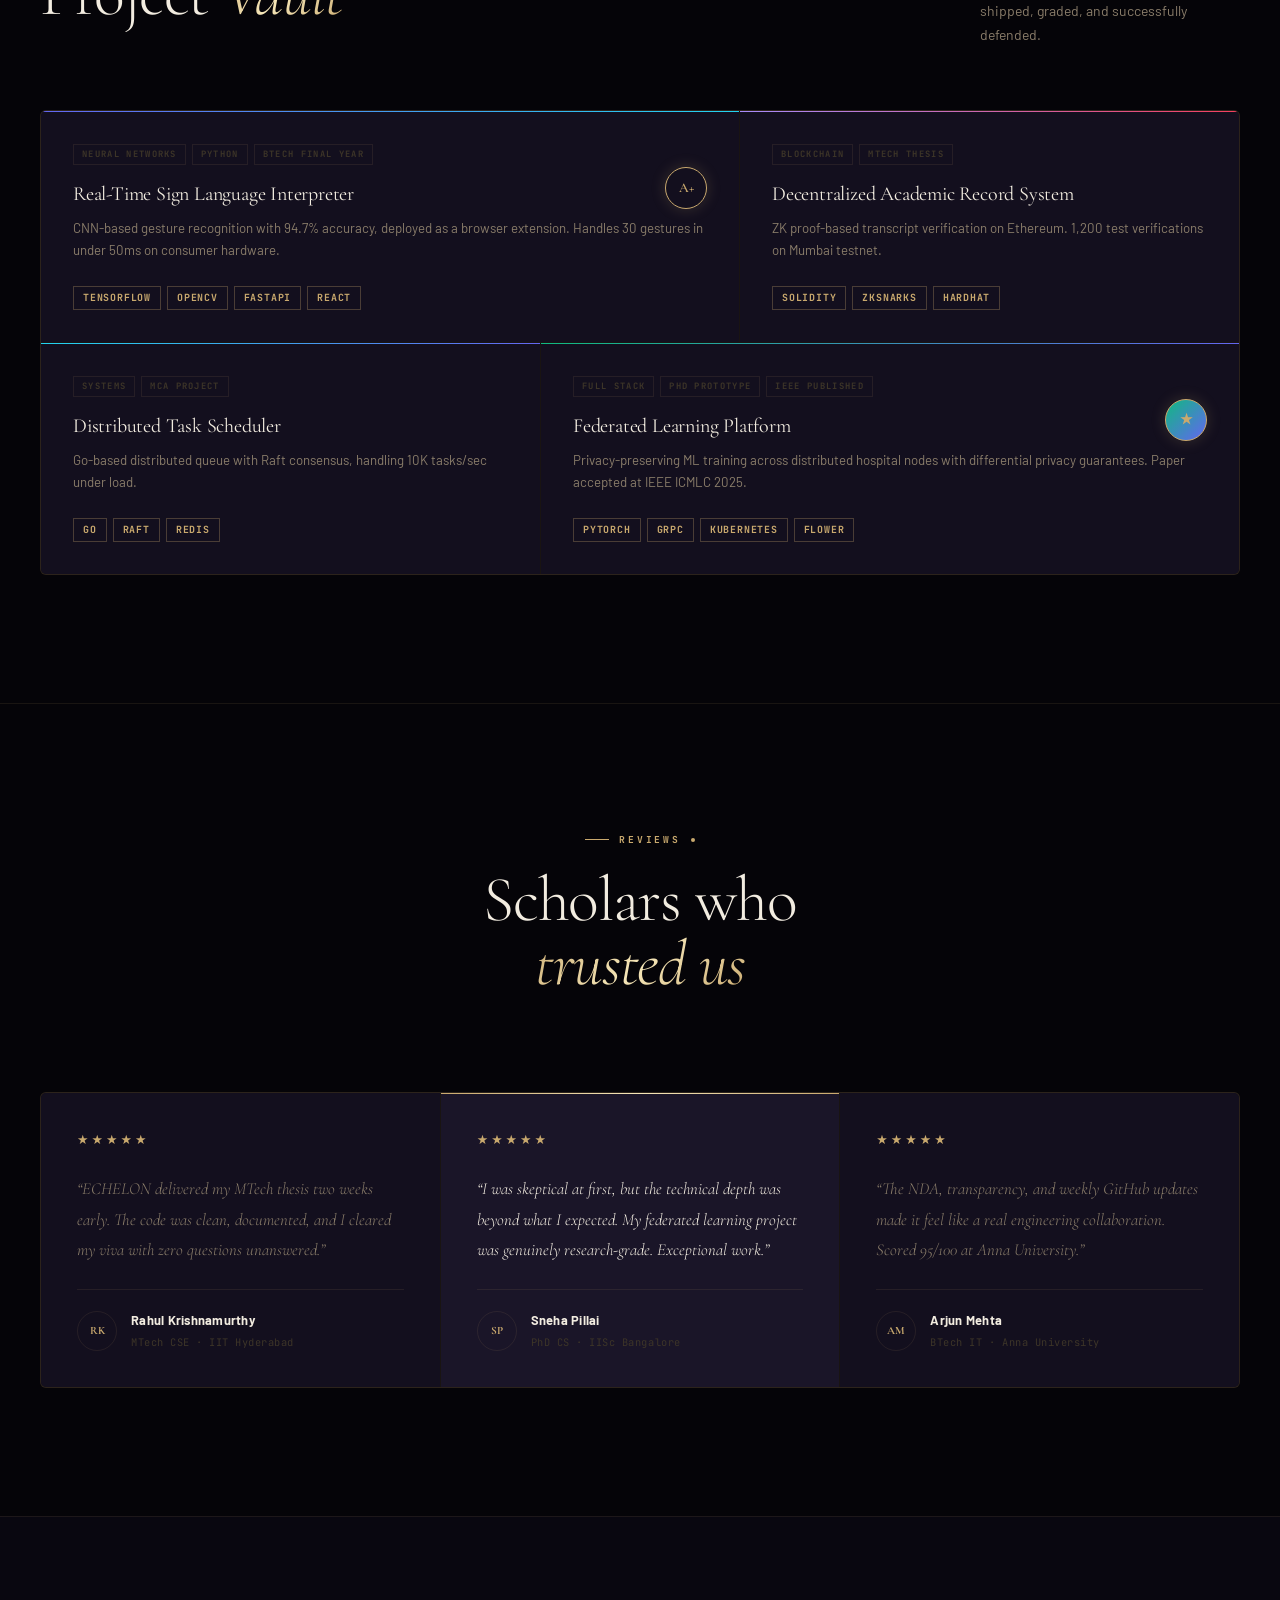
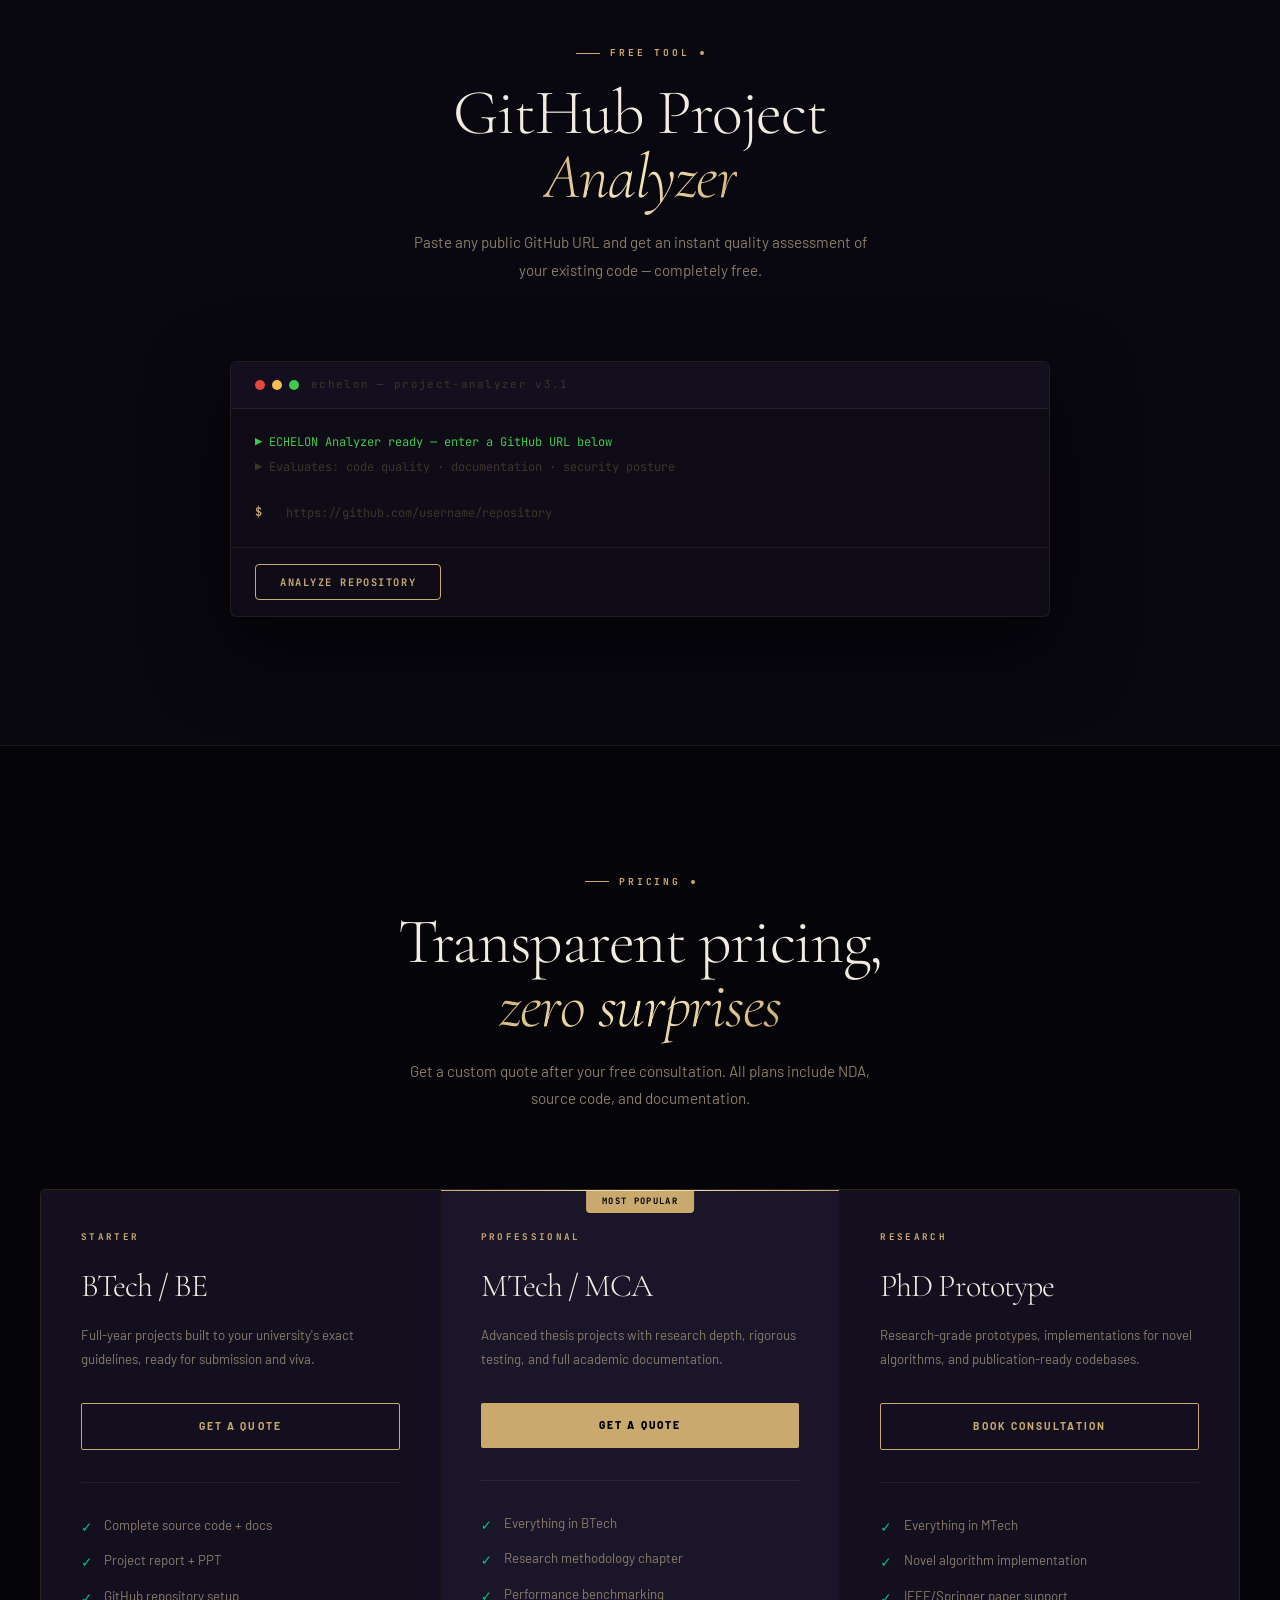
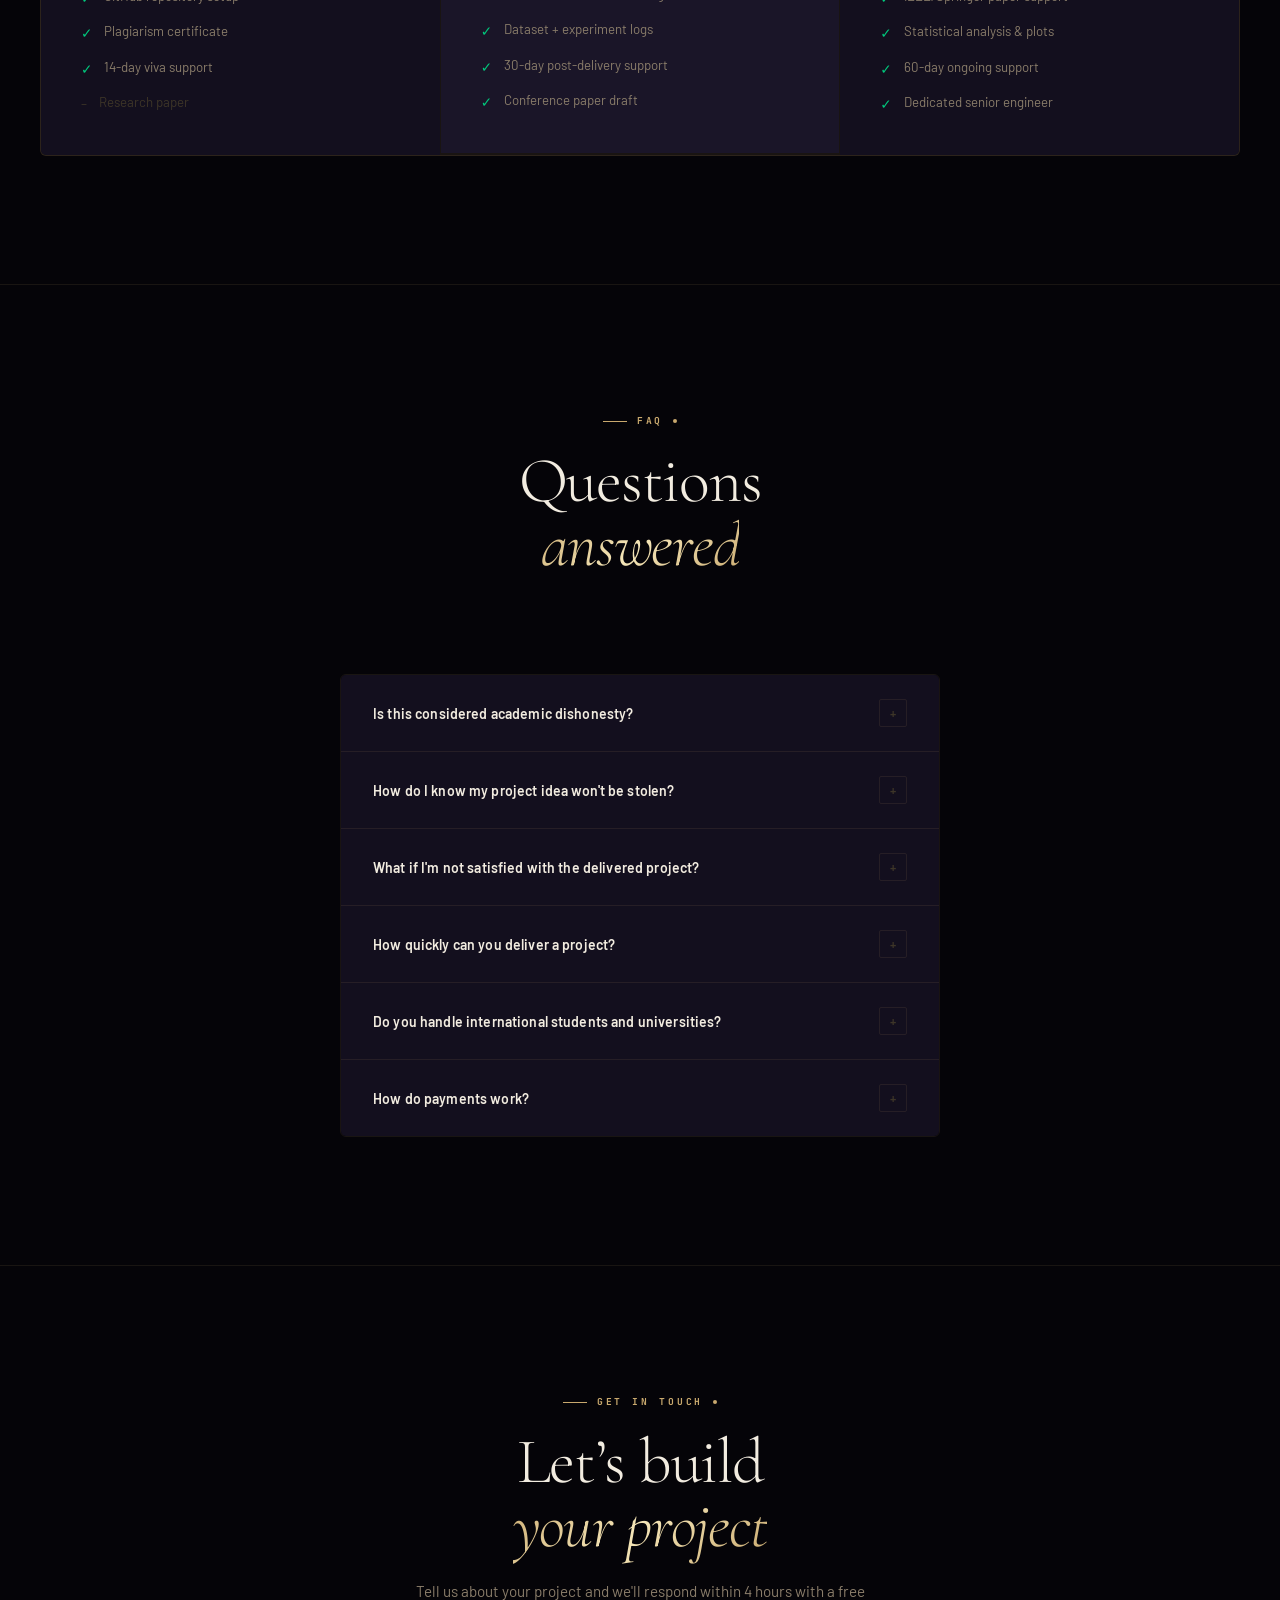
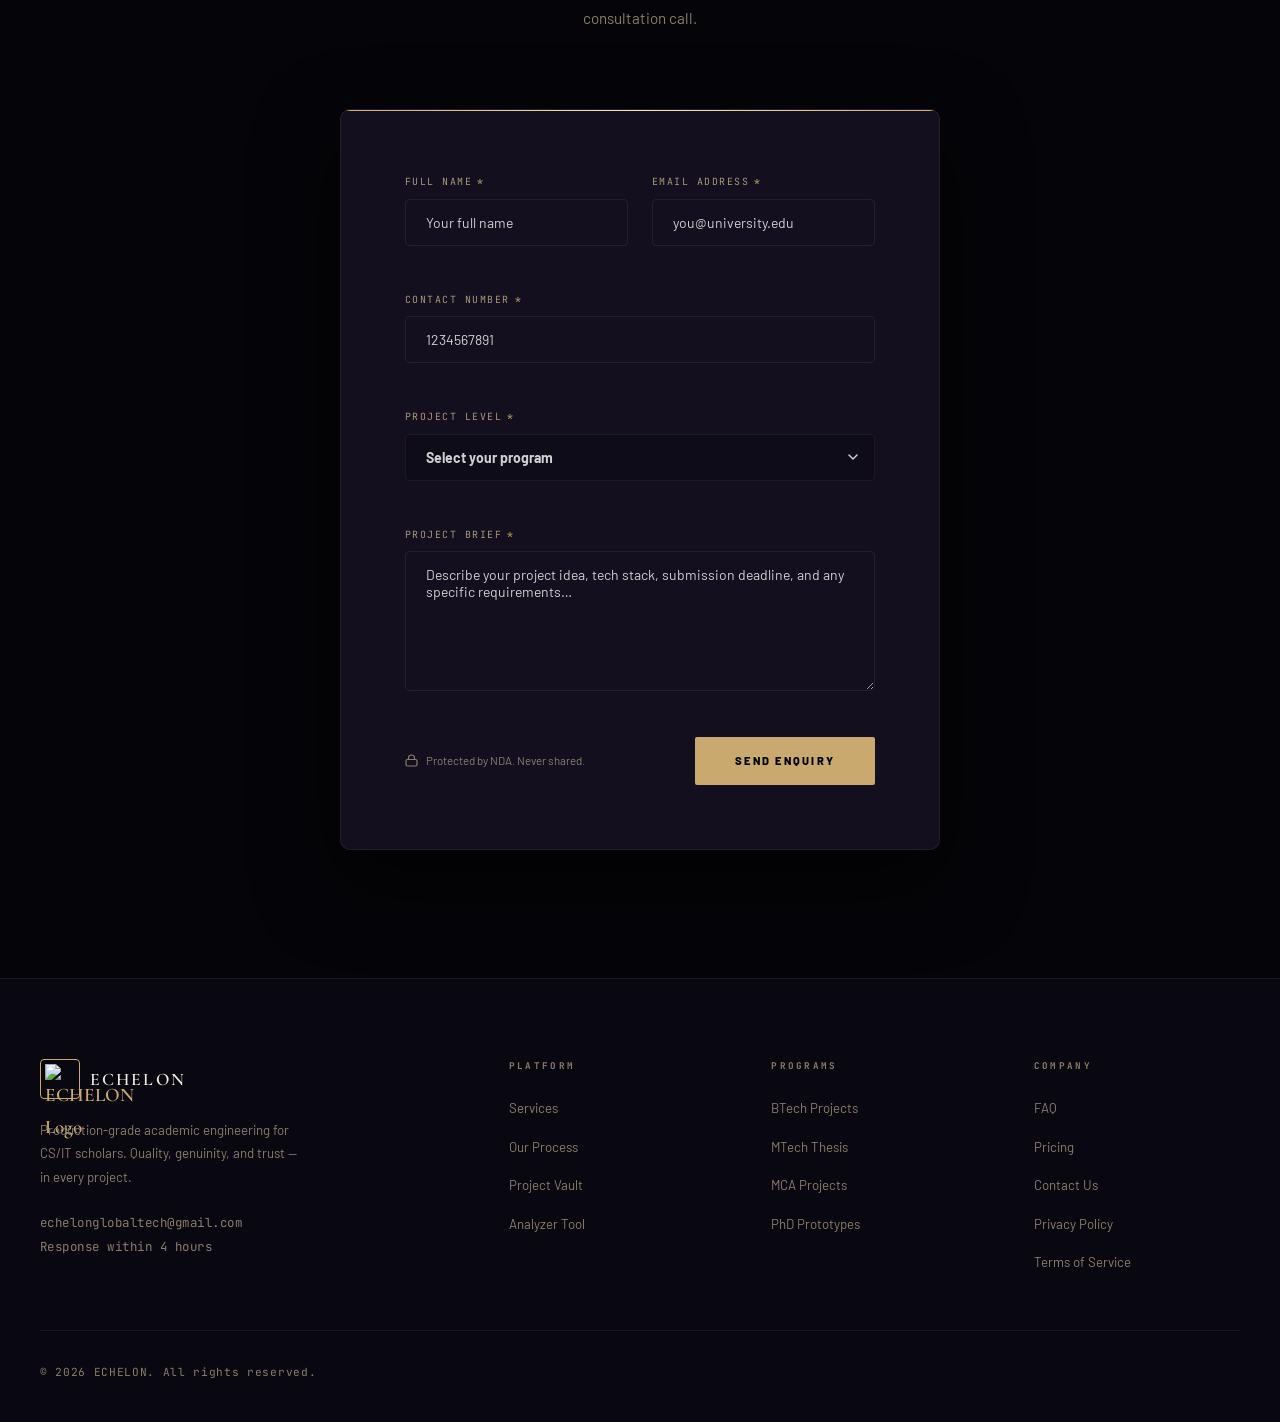
==== commit 63cd6fbd: "Update index.html" ====
--- a/index.html
+++ b/index.html
@@ -116,6 +116,8 @@
           <a href="#pricing"  class="mn-link">Pricing</a>
           <a href="#faq"      class="mn-link">FAQ</a>
           <a href="#contact"  class="mn-link">Contact</a>
+          <a href="terms.html"  class="nav-link">TOS</a>
+          <a href="privacy.html"  class="nav-link">Privacy Policy</a>
         </nav>
         <div class="mn-foot">
           <a href="#contact" class="btn btn-primary btn-full">Start Your Project</a>
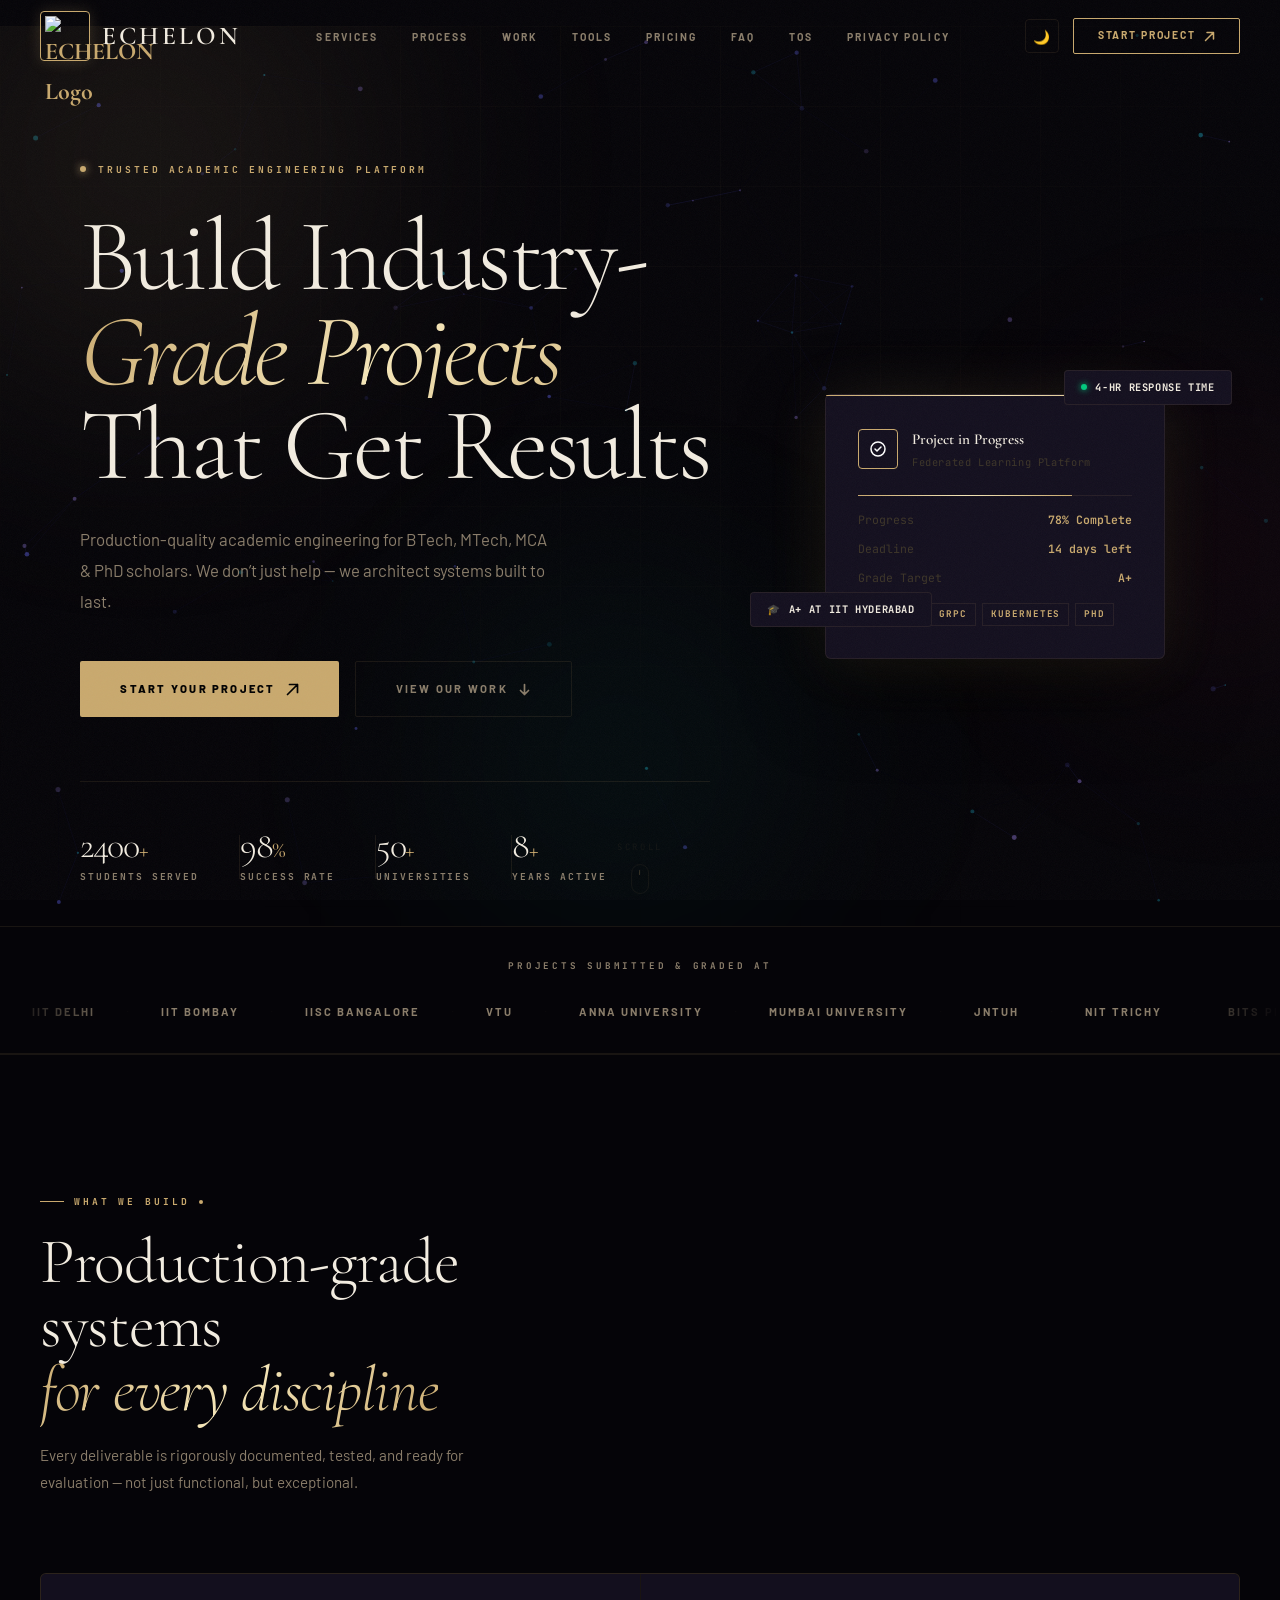
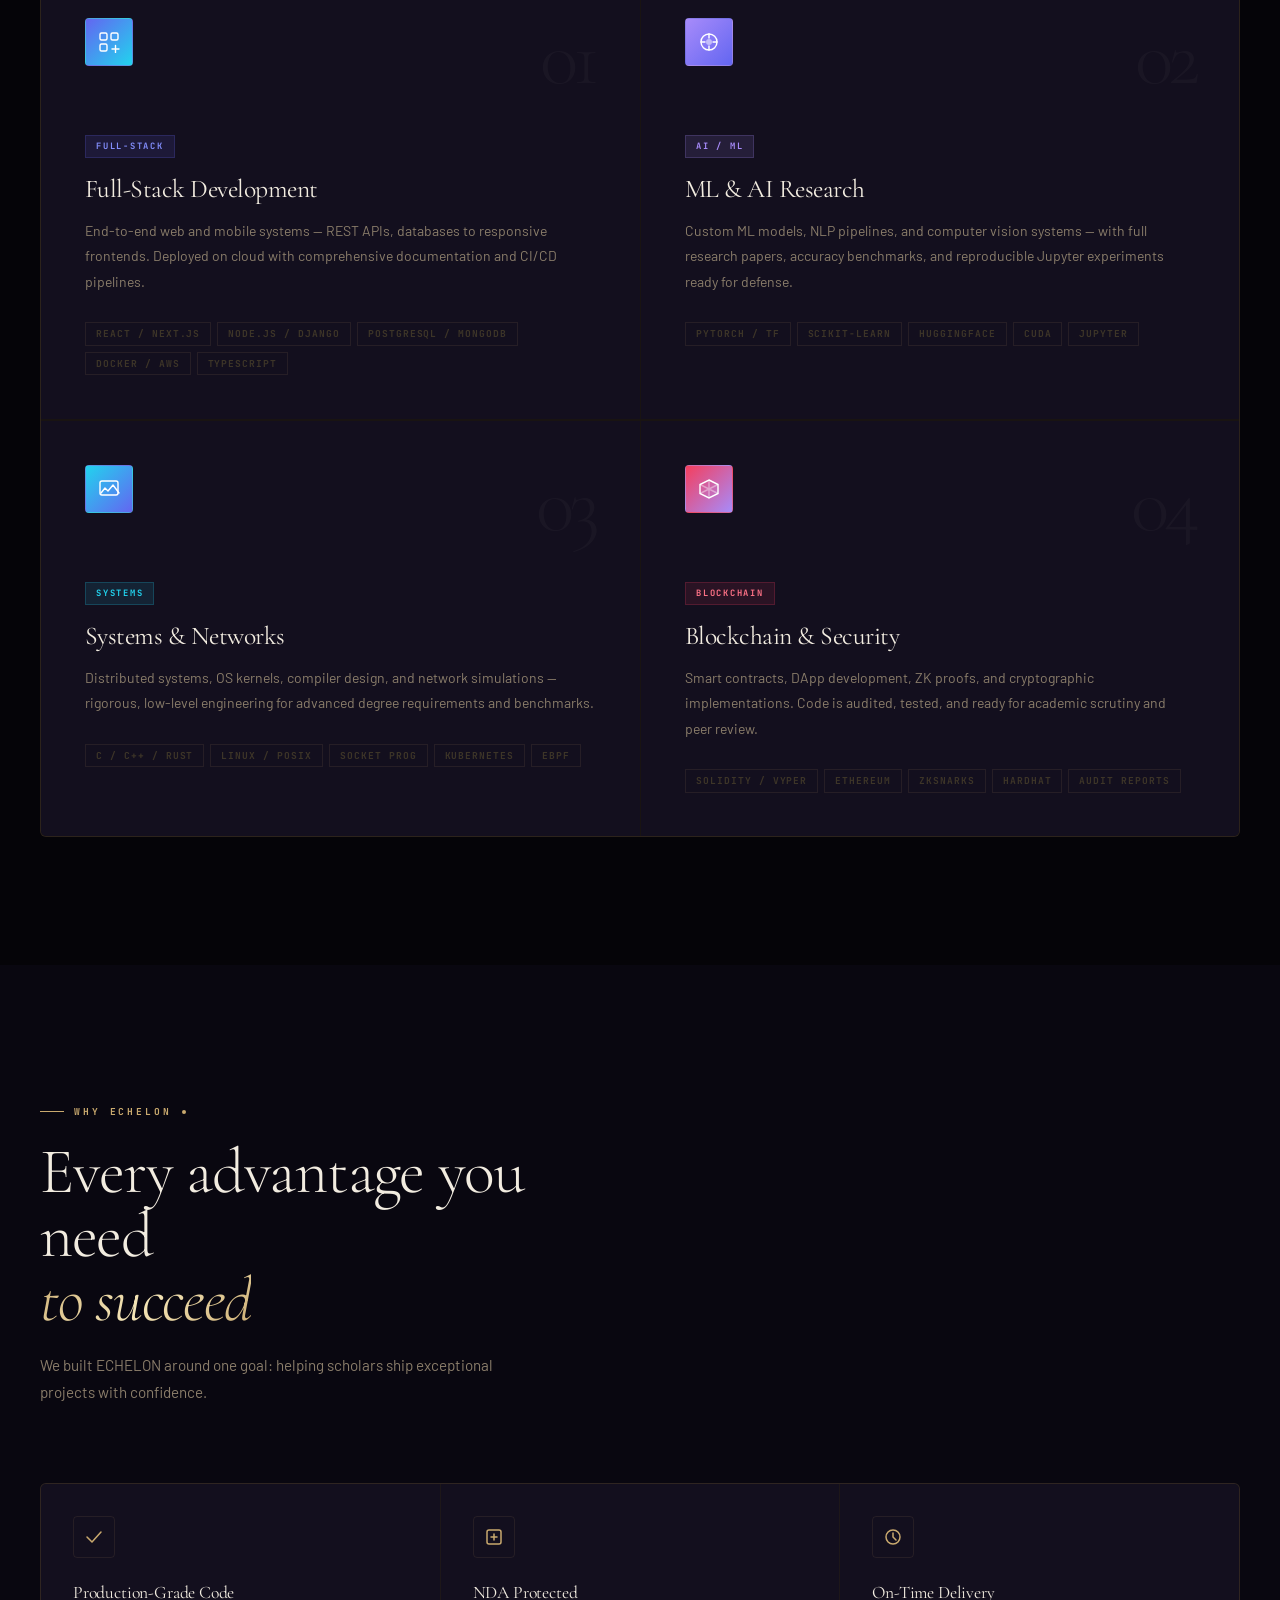
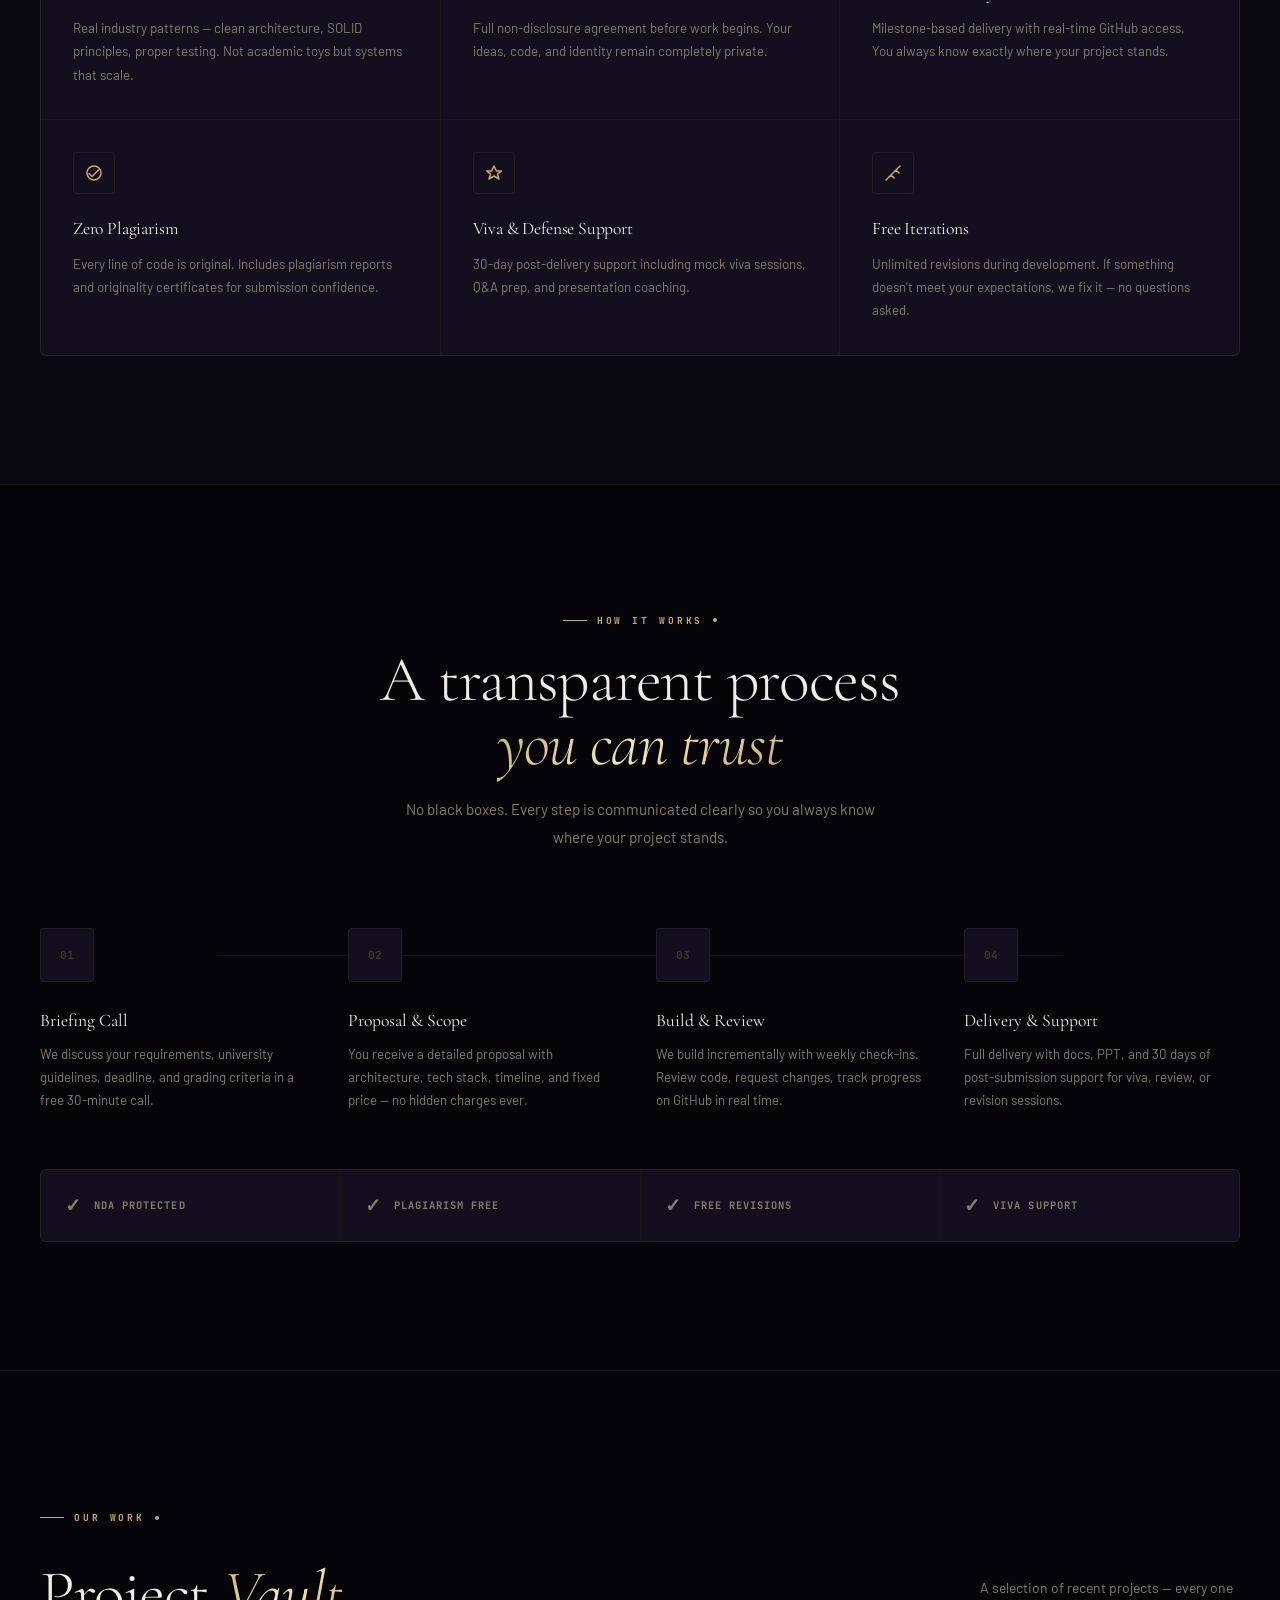
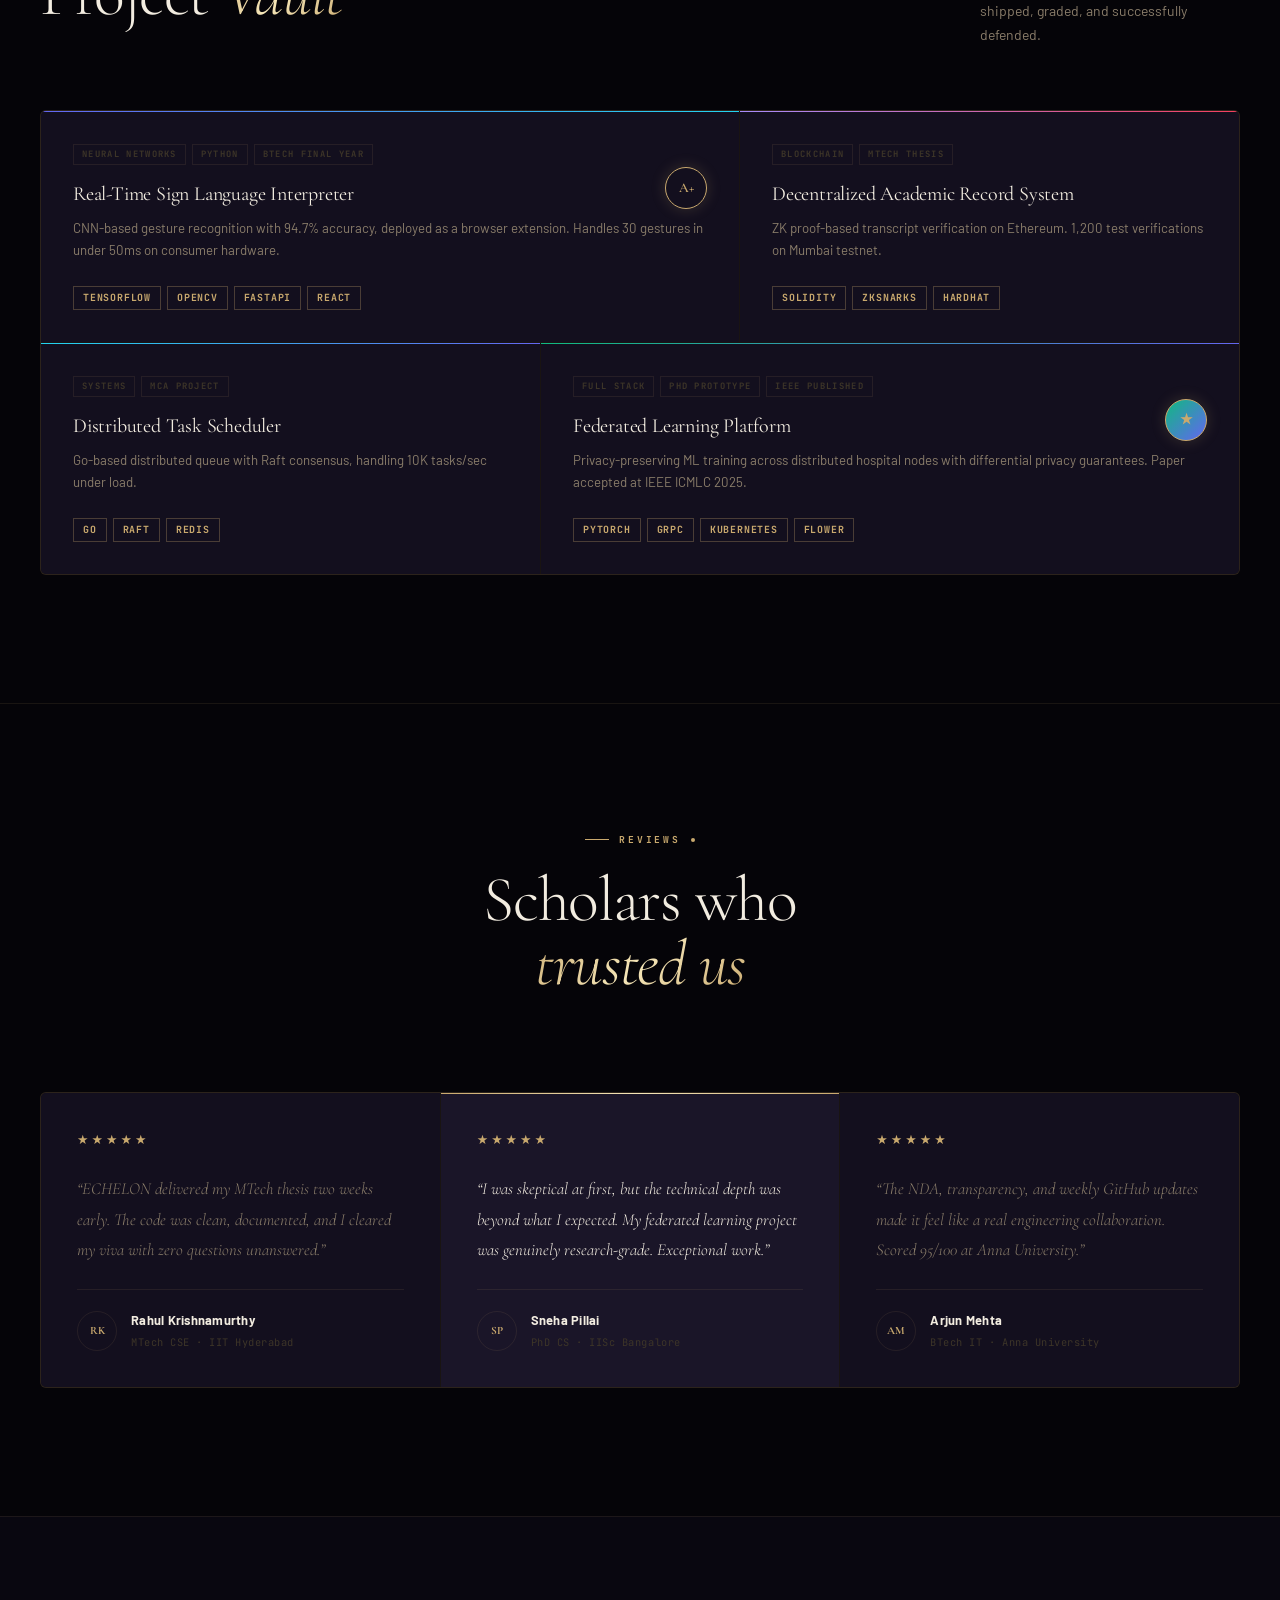
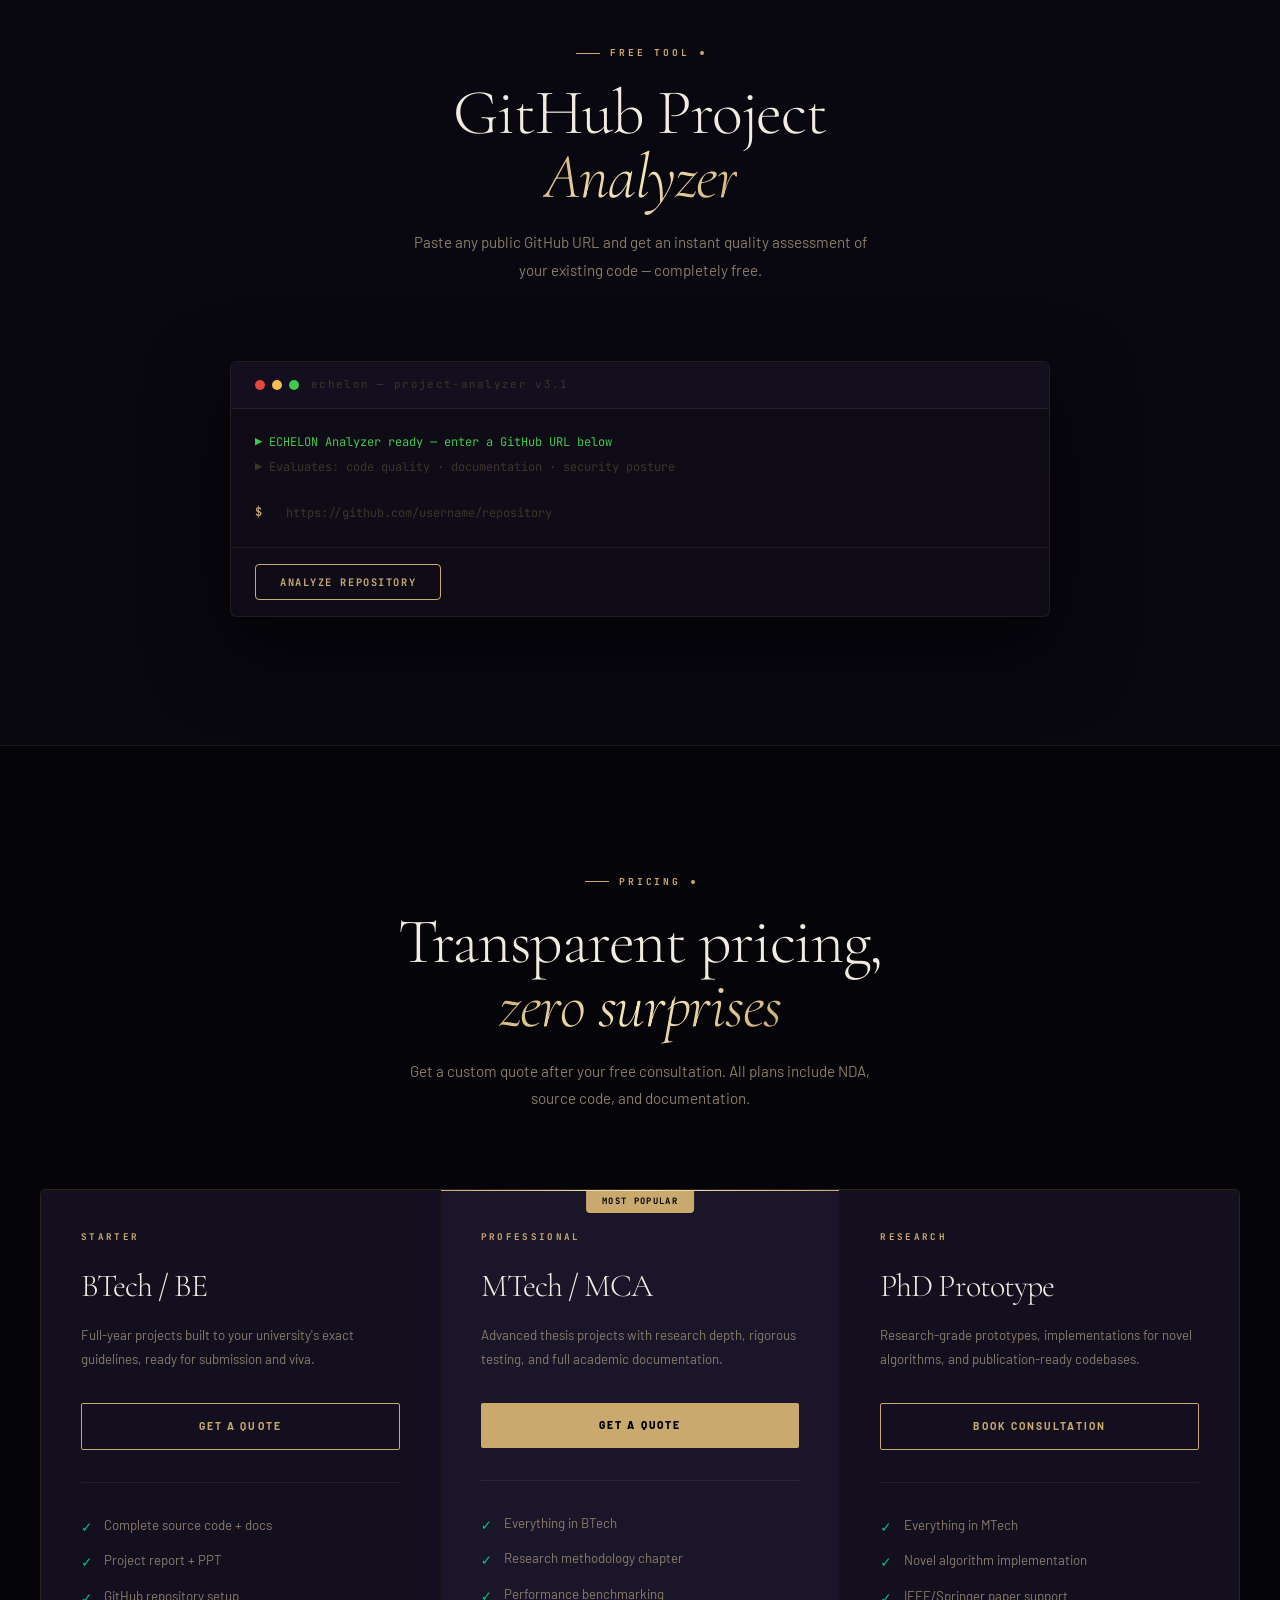
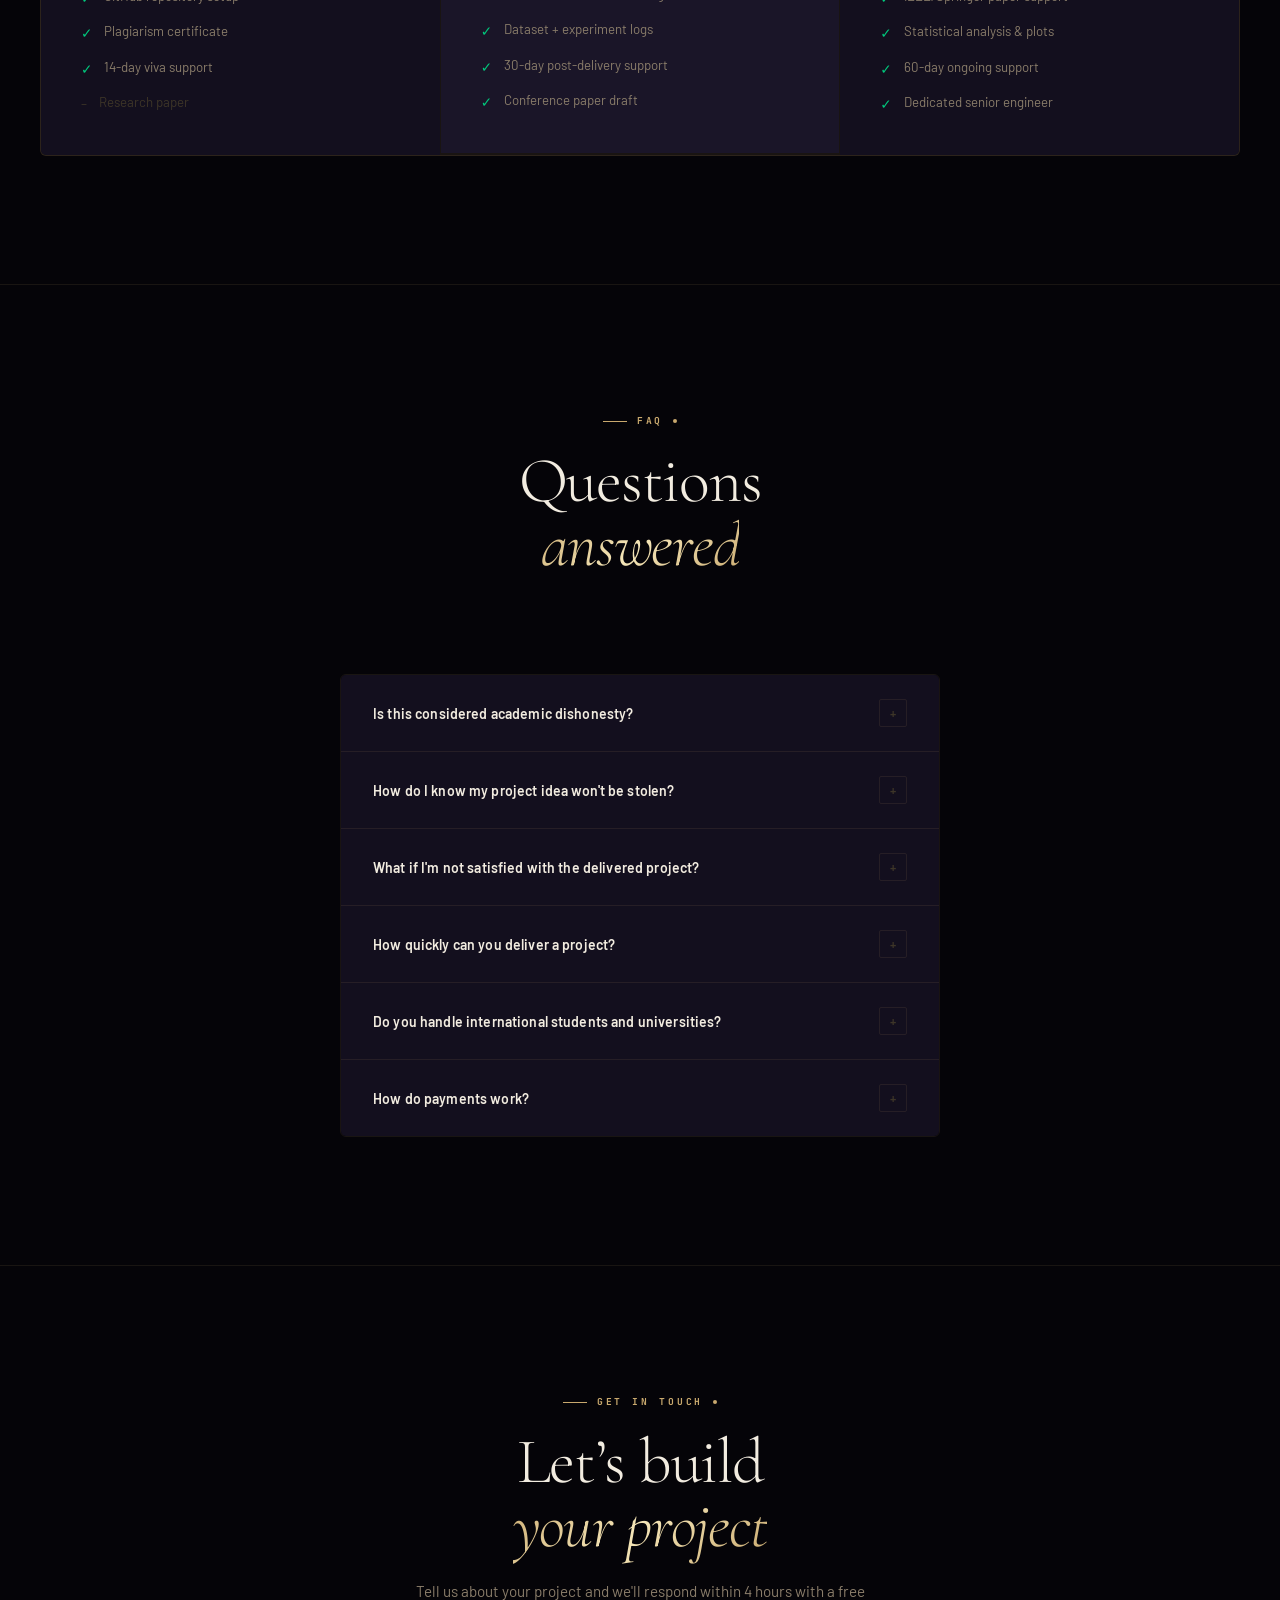
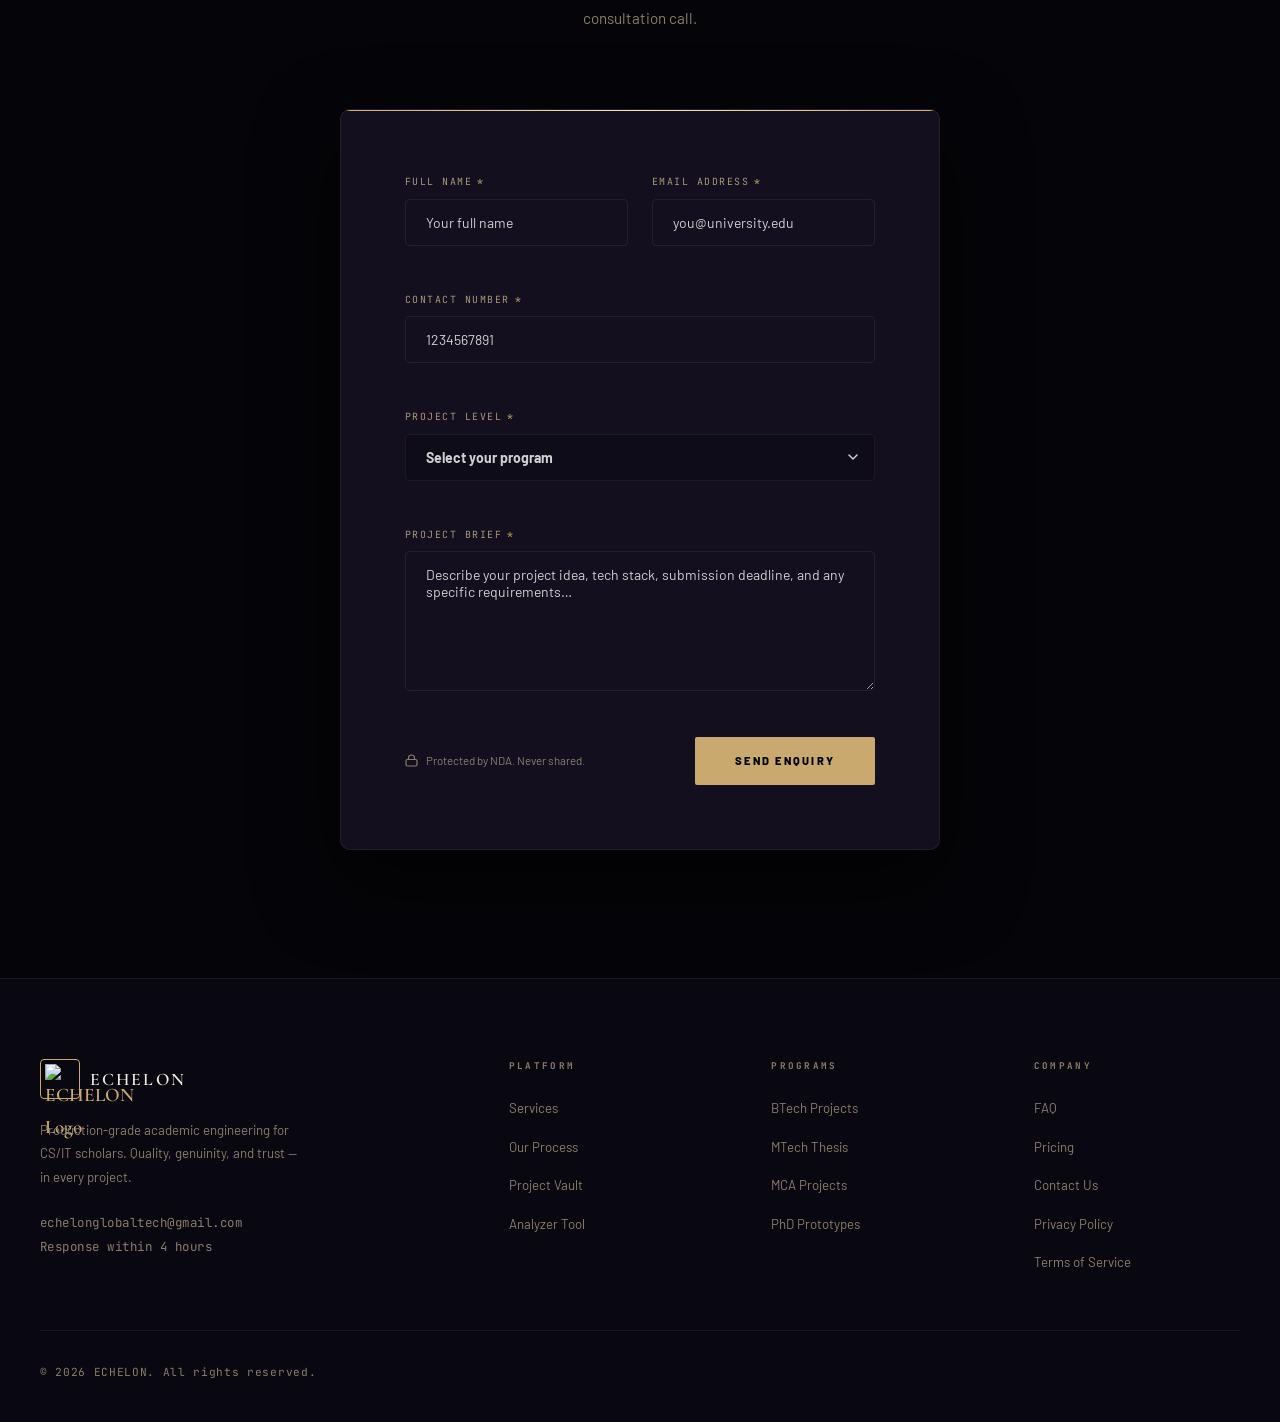
==== commit 5acd845f: "Update index.html" ====
--- a/index.html
+++ b/index.html
@@ -20,9 +20,9 @@
   <link href="https://fonts.googleapis.com/css2?family=Syne:wght@700;800&family=DM+Sans:wght@300;400;500;600&family=JetBrains+Mono:wght@400;500&display=swap" rel="stylesheet">
 
   <link rel="stylesheet" href="style.css">
-    <link rel="shortcut icon" href="https://i.postimg.cc/VksW8mmg/web-app-manifest-512x512.png?v=3">
-    <link rel="icon" type="image/png" sizes="512X512" href="https://i.postimg.cc/VksW8mmg/web-app-manifest-512x512.png?v=2">
-    <link rel="apple-touch-icon" href="https://i.postimg.cc/VksW8mmg/web-app-manifest-512x512.png?v=2">
+    <link rel="shortcut icon" href="/logo.png">
+    <link rel="icon" type="image/png" sizes="512x512" href="/logo.png">
+    <link rel="apple-touch-icon" href="/logo.png">
   <style>body{opacity:0;transition:opacity .5s ease}body.loaded{opacity:1}</style>
 </head>
 
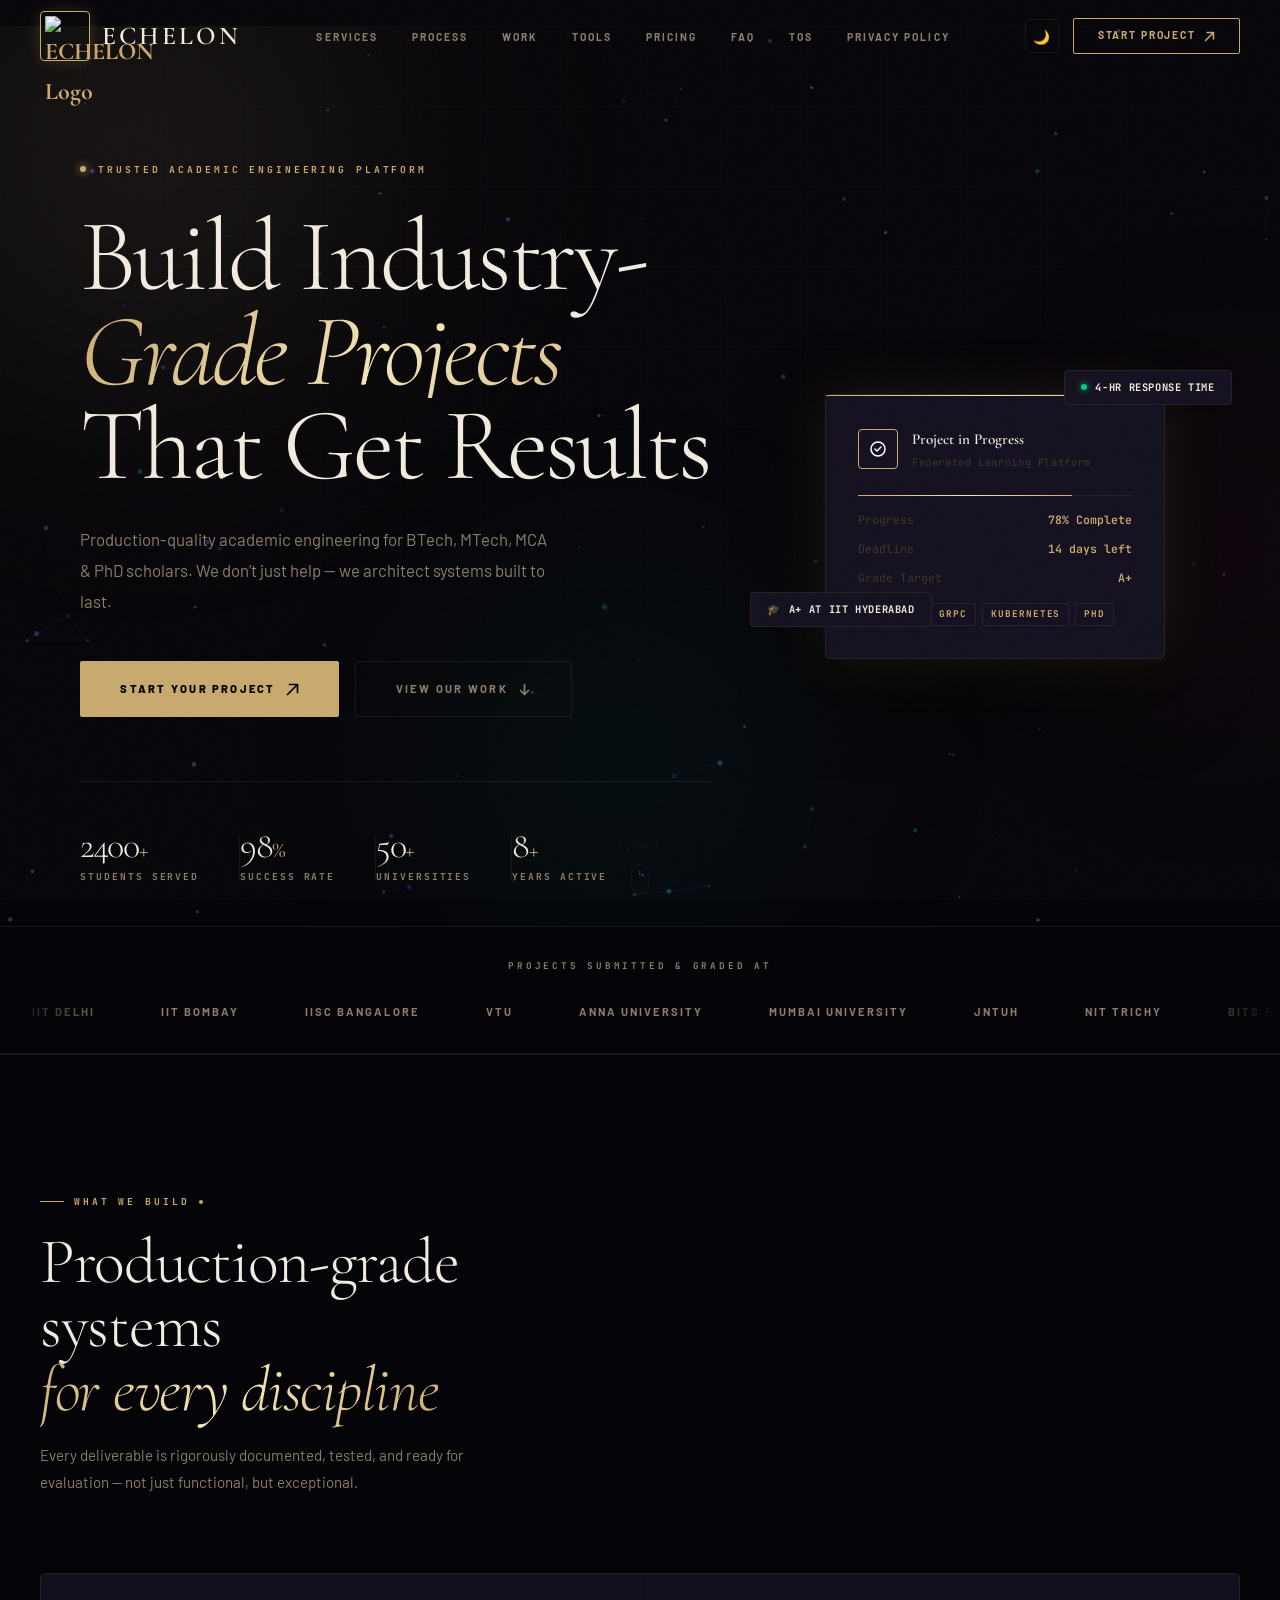
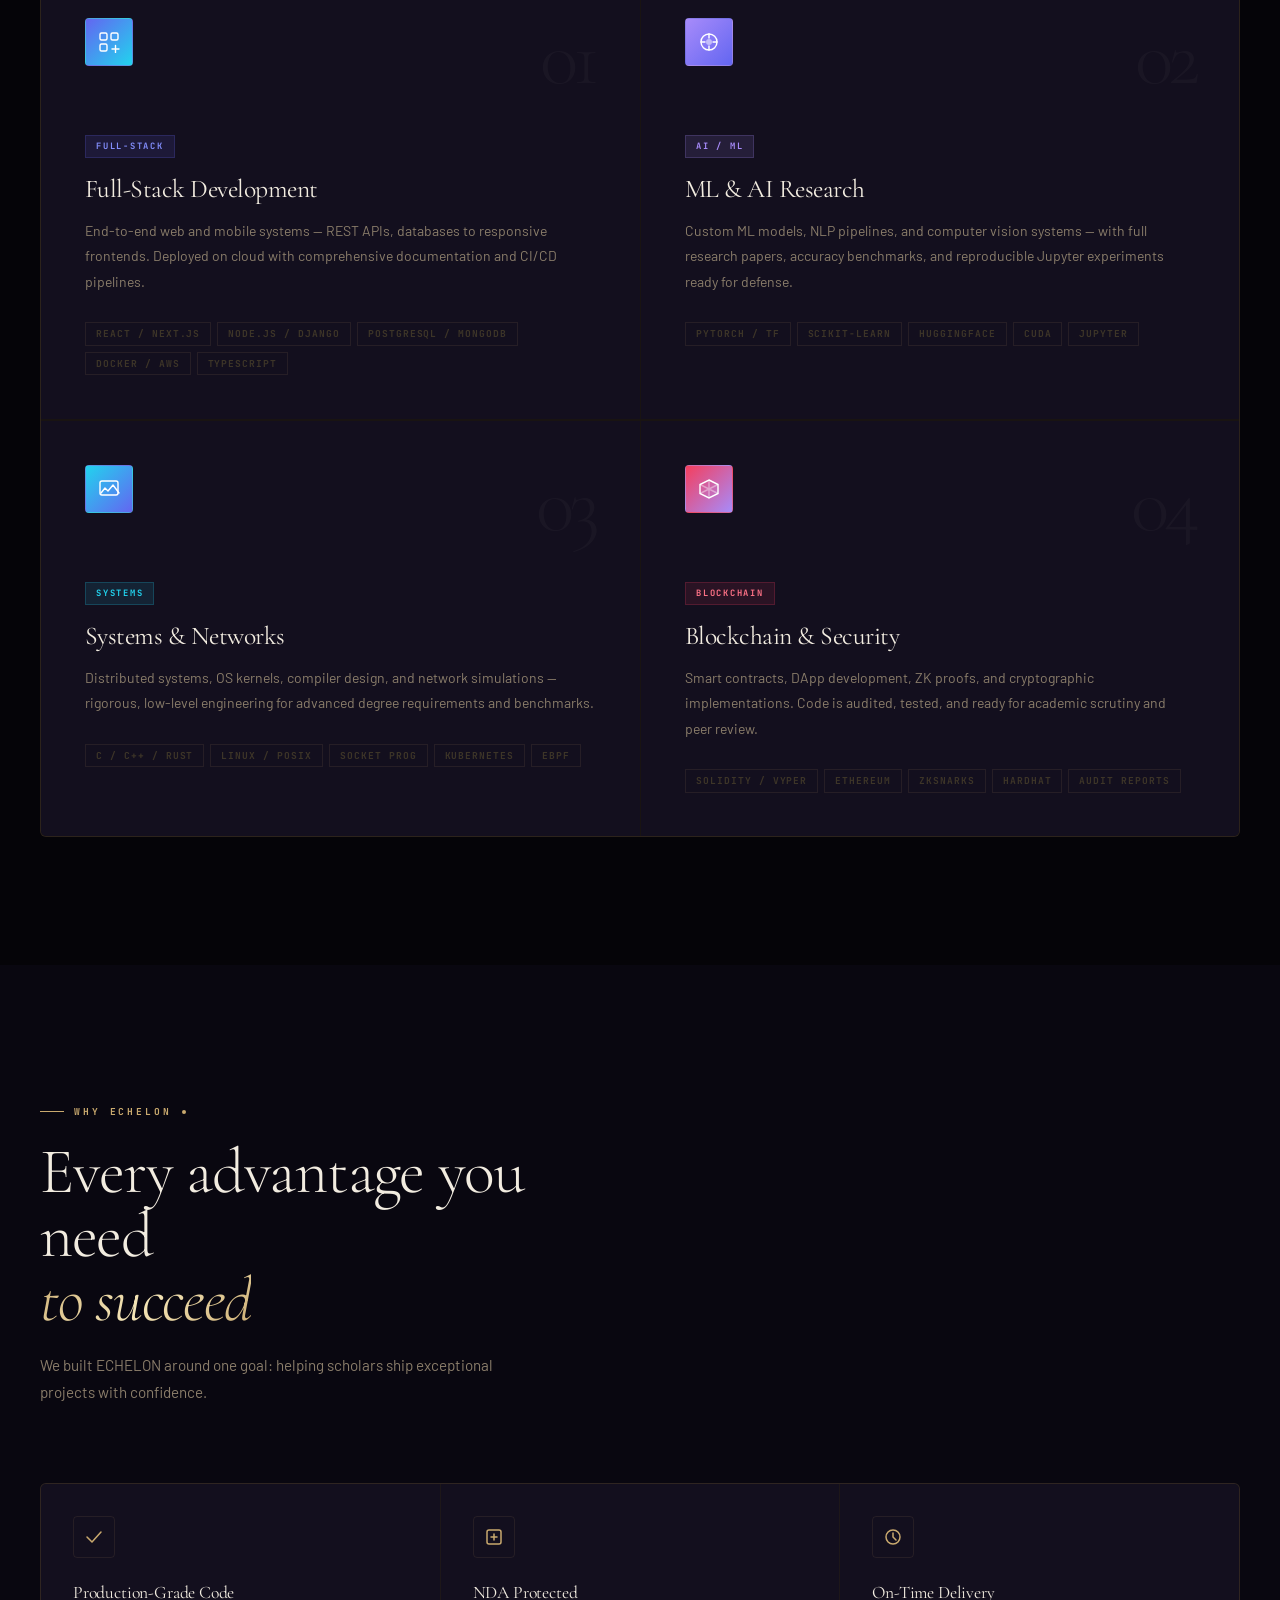
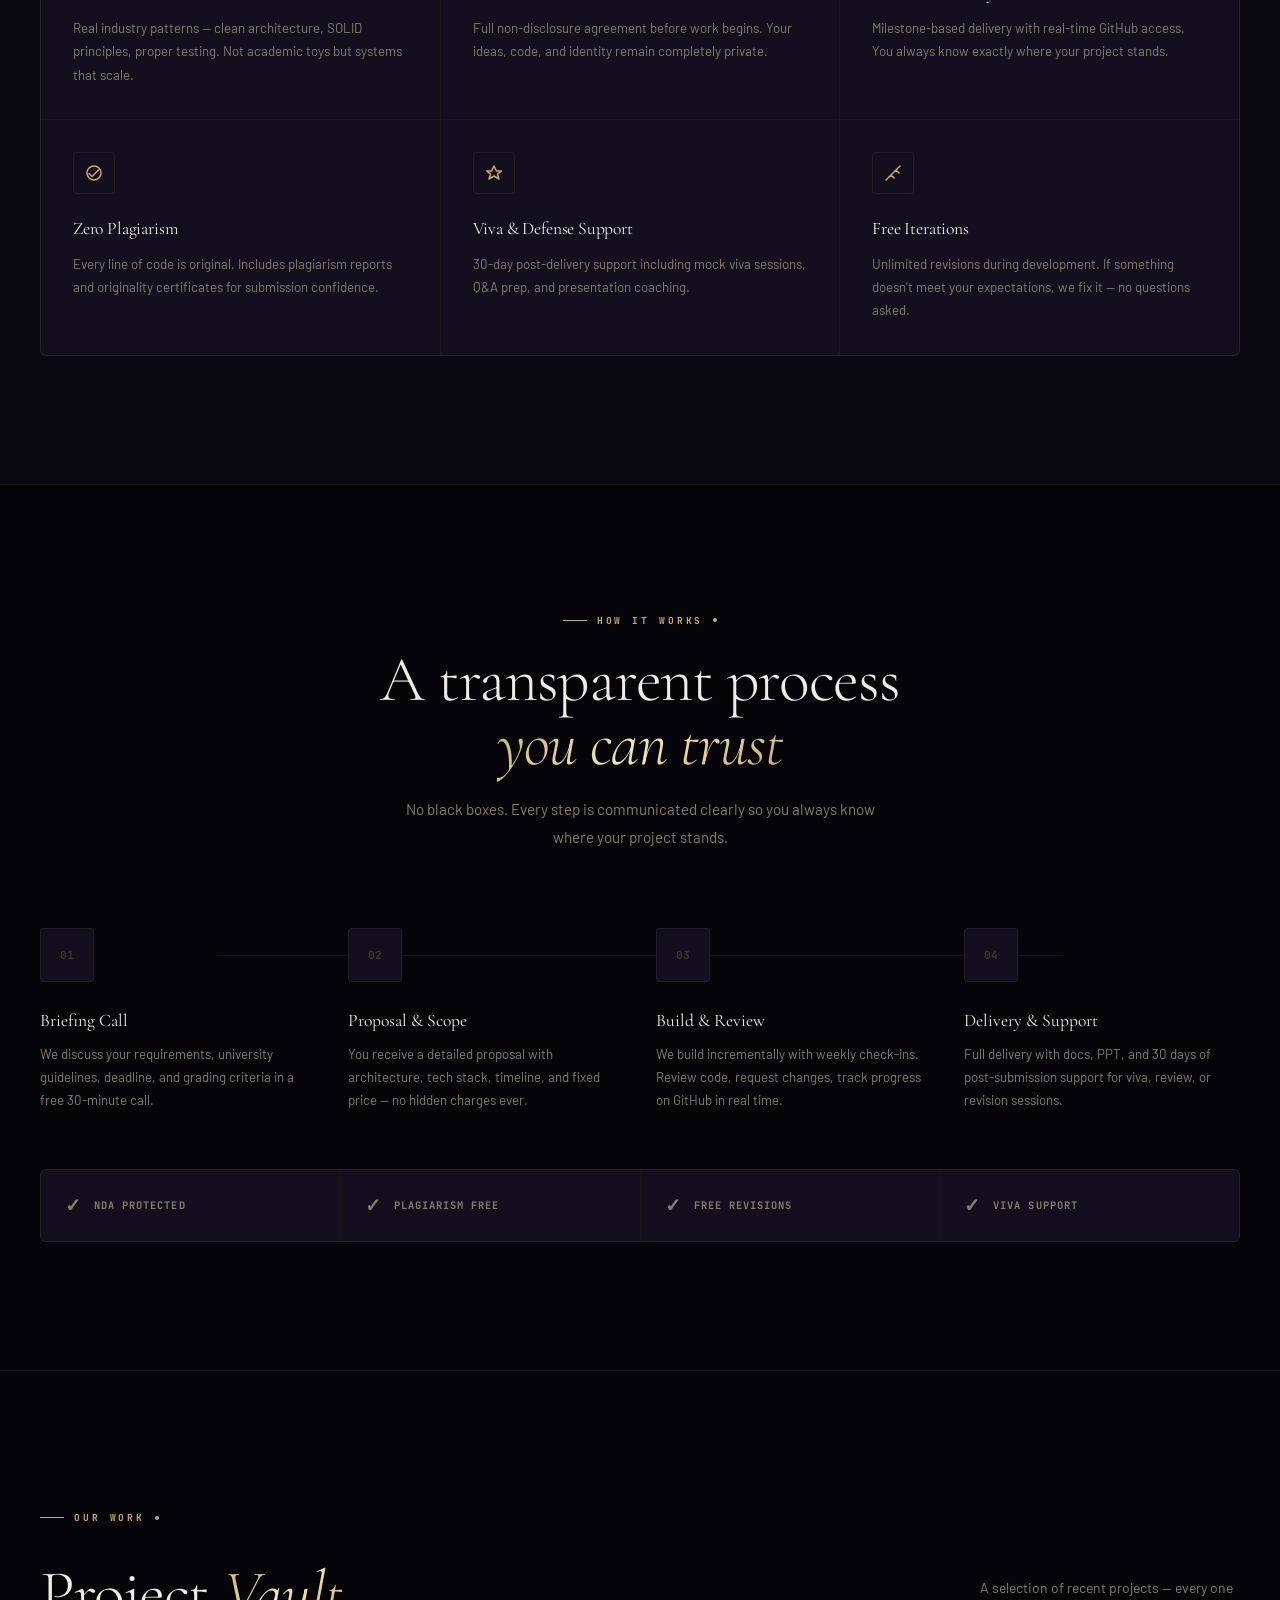
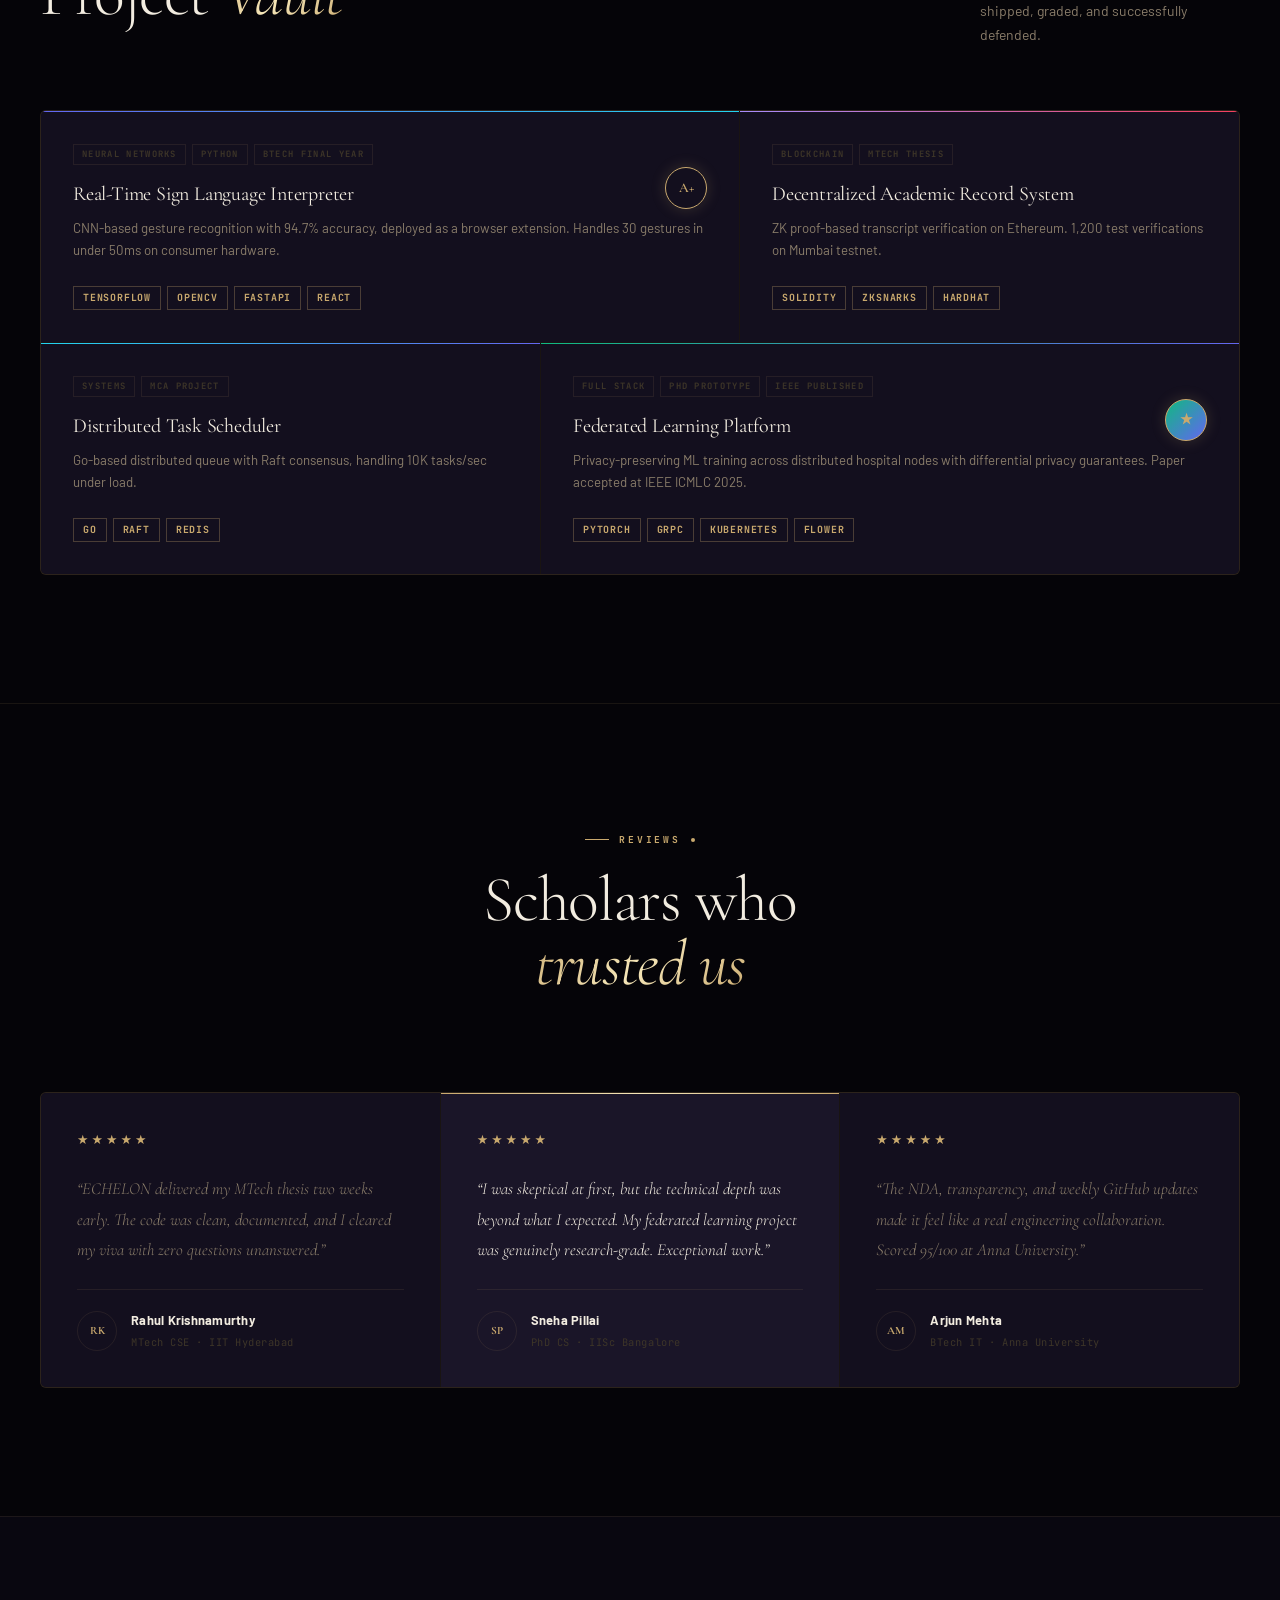
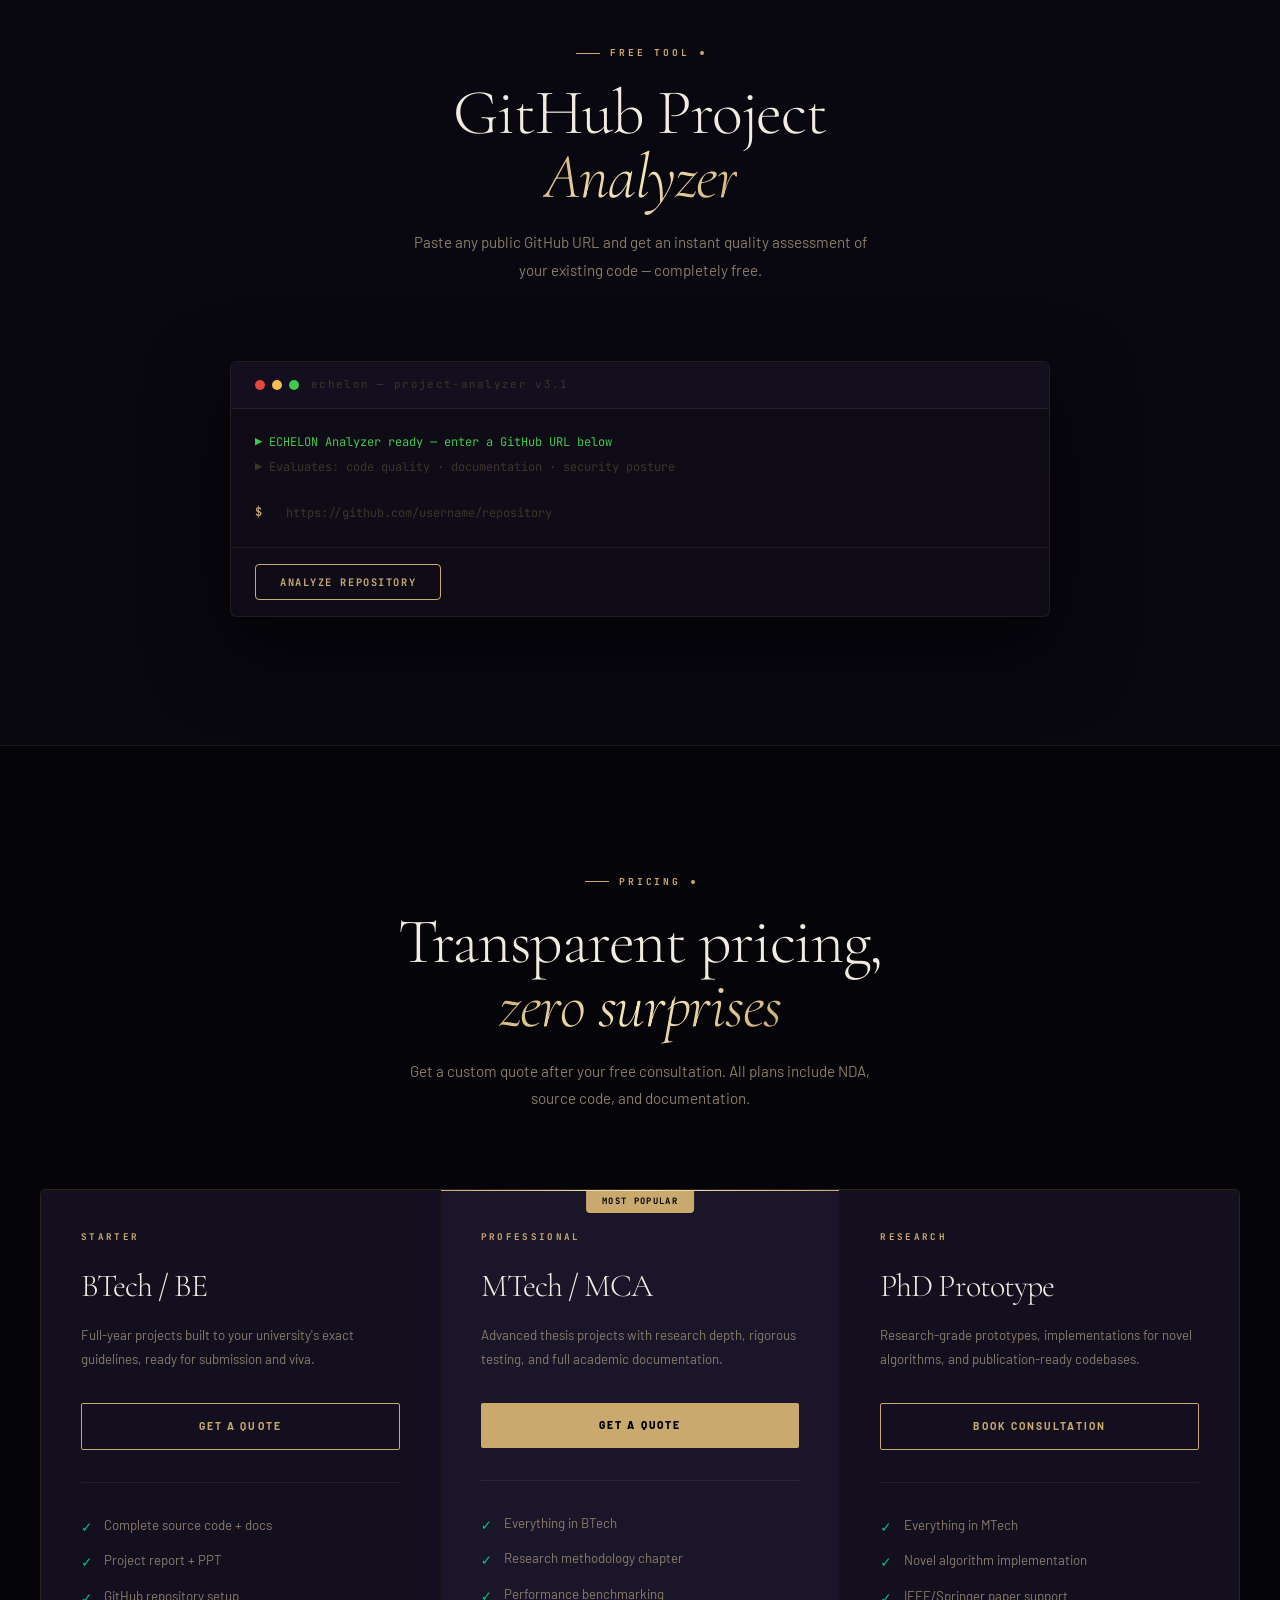
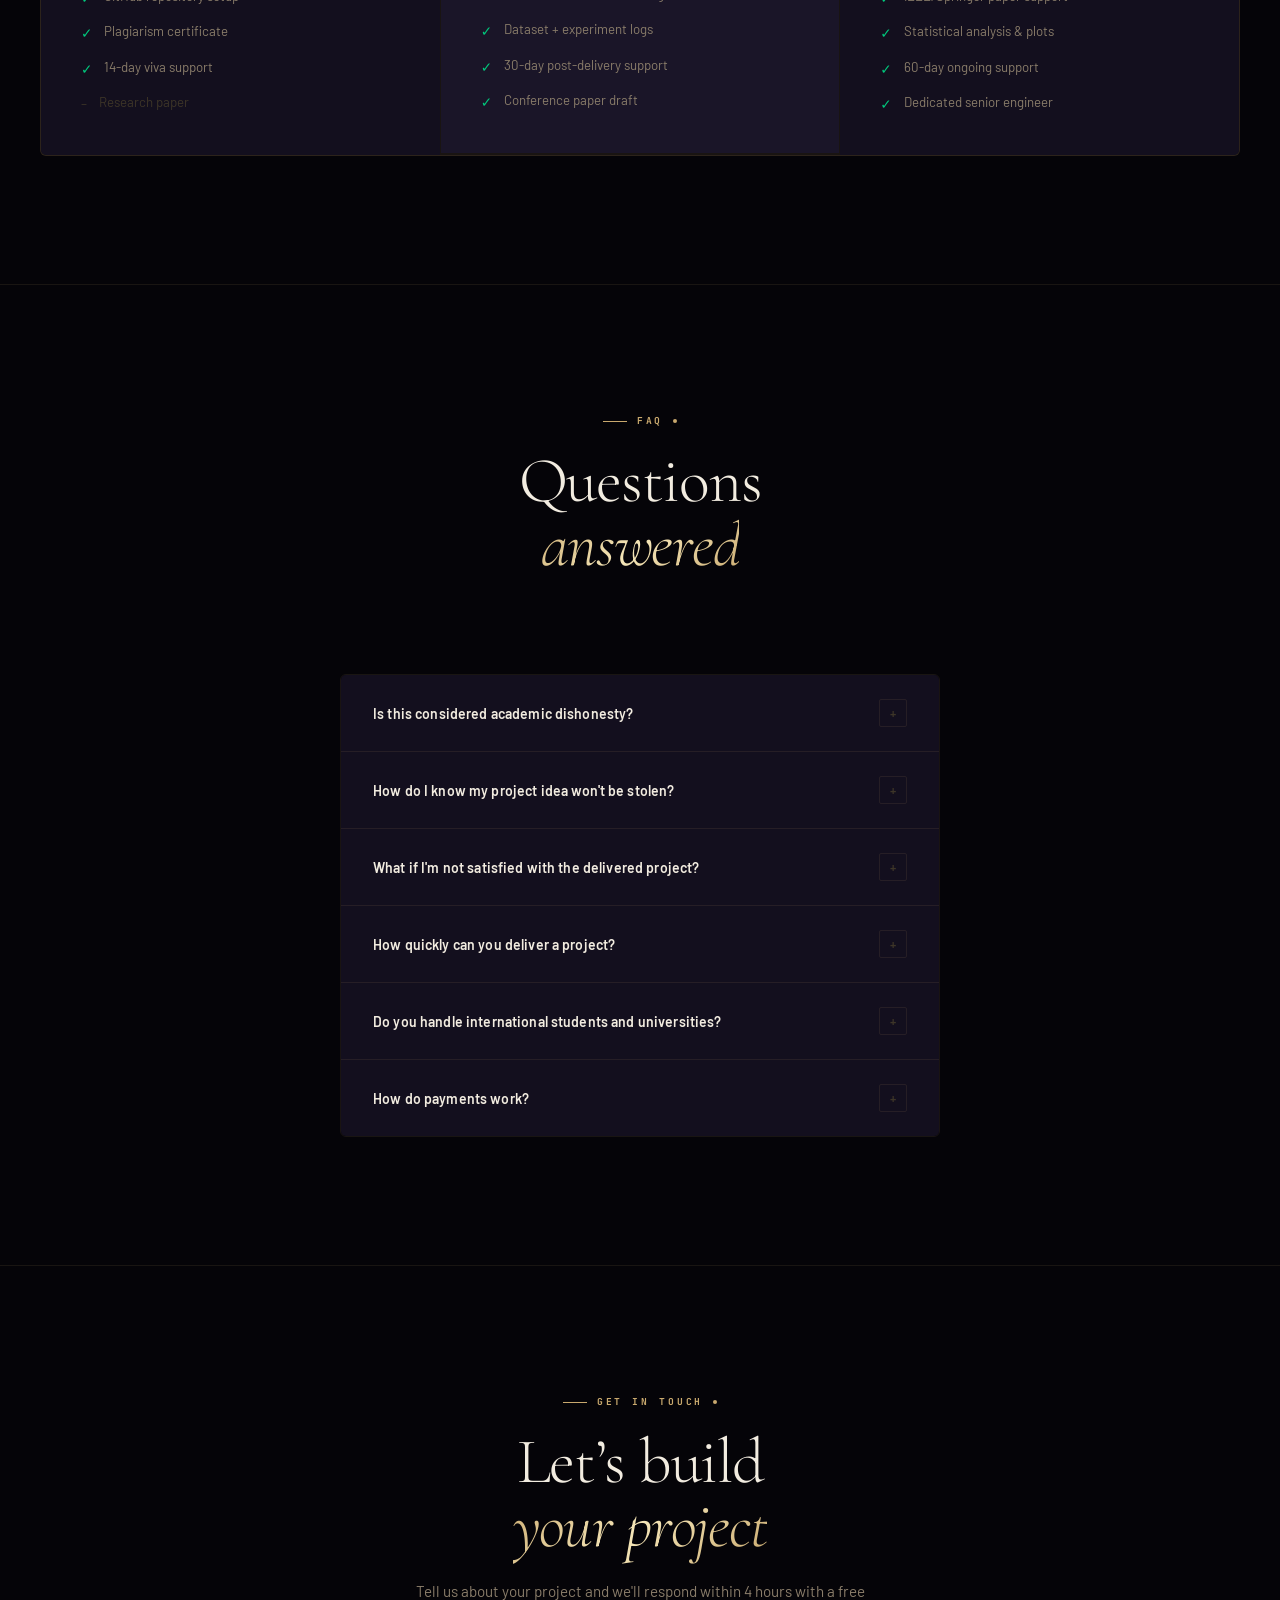
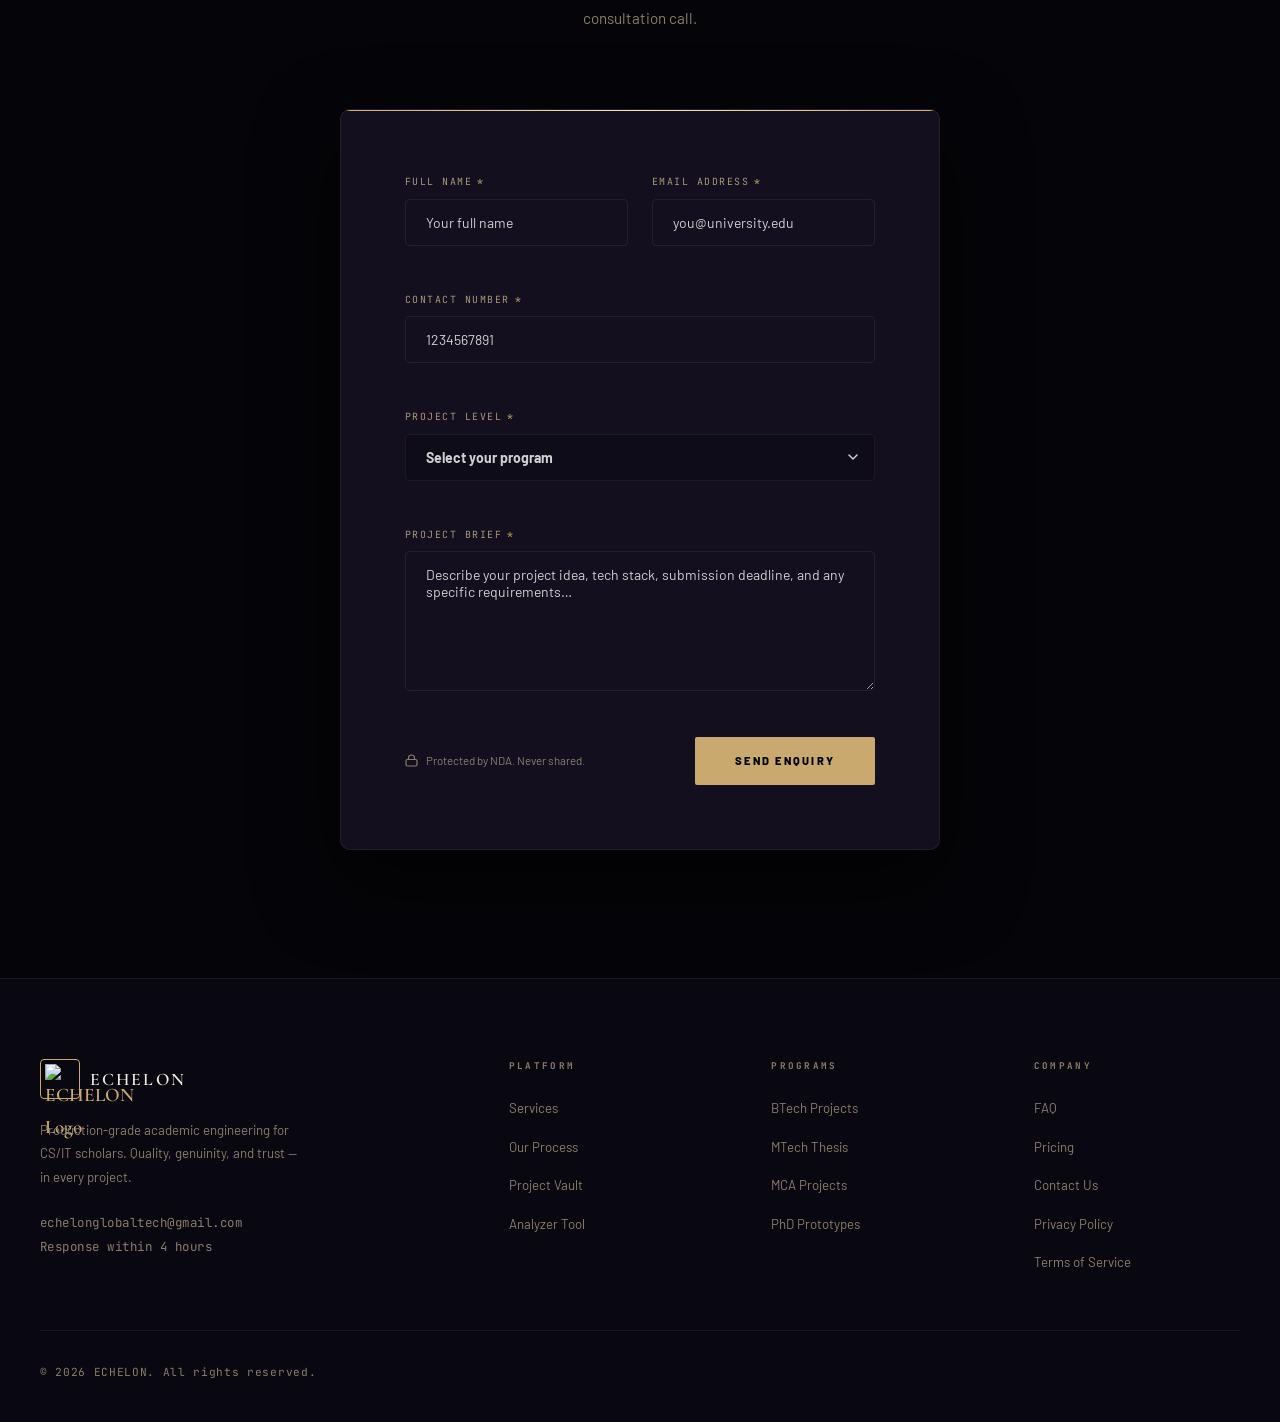
==== commit bb5ba997: "Update index.html" ====
--- a/index.html
+++ b/index.html
@@ -20,9 +20,9 @@
   <link href="https://fonts.googleapis.com/css2?family=Syne:wght@700;800&family=DM+Sans:wght@300;400;500;600&family=JetBrains+Mono:wght@400;500&display=swap" rel="stylesheet">
 
   <link rel="stylesheet" href="style.css">
-    <link rel="shortcut icon" href="/logo.png">
-    <link rel="icon" type="image/png" sizes="512x512" href="/logo.png">
-    <link rel="apple-touch-icon" href="/logo.png">
+    <link rel="shortcut icon" href="logo1.png?v=100">
+    <link rel="icon" type="image/png" href="logo1.png?v=100">
+    <link rel="apple-touch-icon" href="logo1.png?v=100">
   <style>body{opacity:0;transition:opacity .5s ease}body.loaded{opacity:1}</style>
 </head>
 
